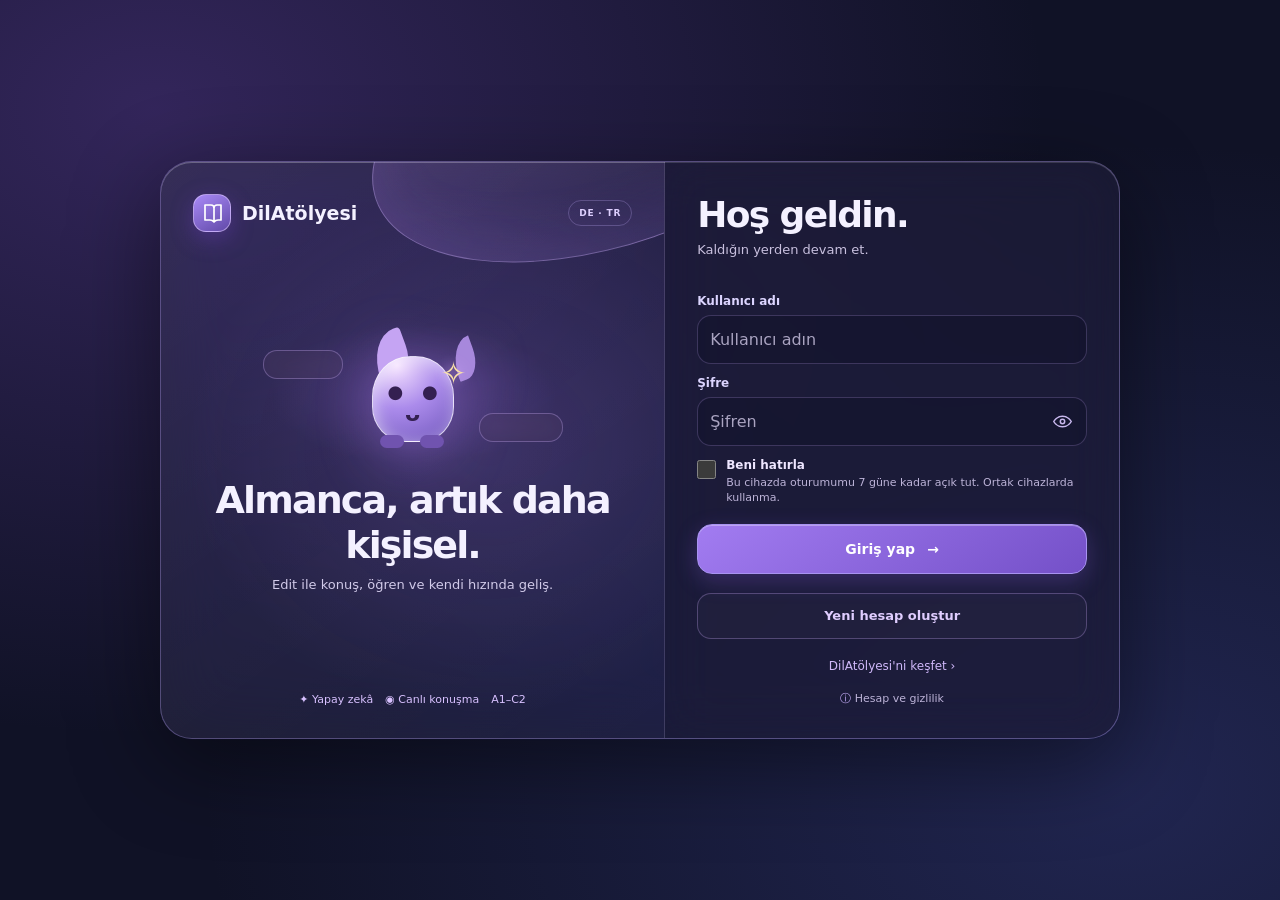
==== index.html @ b68d1c83 "Finish compact phone layout and preserve mobile entrance motion" ====
<!doctype html>
<html lang="tr"><head><meta charset="utf-8"><meta name="viewport" content="width=device-width,initial-scale=1"><meta name="theme-color" content="#0d1128"><meta name="apple-mobile-web-app-capable" content="yes"><meta name="apple-mobile-web-app-status-bar-style" content="black-translucent"><meta name="apple-mobile-web-app-title" content="HalloLab"><link rel="apple-touch-icon" sizes="180x180" href="./apple-touch-icon.png?v=2"><link rel="icon" type="image/svg+xml" href="./favicon.svg?v=2"><link rel="manifest" href="./manifest.webmanifest?v=dilatolyesi-1"><title>HalloLab</title>
<link rel="stylesheet" href="./study.css?v=1"><style>.study-header {
  position: sticky;
  top: 0;
  z-index: 20;
  background: var(--paper);
  border-bottom: 1px solid var(--line);
  box-shadow: 0 4px 20px #1015310a;
}
.study-head, .study-nav {
  max-width: 1440px;
  margin: auto;
  padding-inline: clamp(14px, 4vw, 54px);
}
.study-head {
  min-height: 58px;
  display: flex;
  align-items: center;
  justify-content: space-between;
  gap: 12px;
}
.study-brand {
  display: flex;
  align-items: center;
  gap: 9px;
  font-size: 19px;
  font-weight: 800;
  letter-spacing: -.6px;
}
.study-mark {
  display: grid;
  place-items: center;
  width: 34px;
  height: 34px;
  border-radius: 10px;
  color: var(--paper);
  background: var(--green);
}
.study-mark svg { width: 25px; height: 25px; }
.study-tools,.study-swatches { display: flex; align-items: center; gap: 8px; }
.study-storage { color: var(--muted); font-size: 12px; margin-right: 8px; }
.study-swatch {
  width: 19px;
  height: 19px;
  padding: 0;
  border: 1px solid var(--line);
  border-radius: 50%;
  background: var(--swatch);
}
.study-swatch[aria-pressed="true"] { outline: 2px solid var(--ink); outline-offset: 2px; }
.study-mode {
  border: 1px solid var(--line);
  border-radius: 8px;
  background: var(--bg);
  color: var(--ink);
  padding: 5px 9px;
  white-space: nowrap;
  font-size: 12px;
}
.study-nav {
  display: flex;
  gap: 5px;
  align-items: center;
  overflow-x: auto;
  padding-block: 3px 8px;
  scrollbar-width: thin;
  scrollbar-color: var(--line) transparent;
}
.study-nav button {
  display: inline-flex;
  flex: 0 0 auto;
  align-items: center;
  gap: 6px;
  padding: 8px 10px;
  background: transparent;
  color: var(--ink);
  border: 1px solid transparent;
  border-radius: 9px;
  font-size: 13px;
  font-weight: 650;
  white-space: nowrap;
}
.study-nav button:hover, .study-nav button[aria-current="page"] {
  background: var(--mint);
  color: var(--green);
}
.study-nav button[aria-current="page"] { border-color: currentColor; }
.study-icon { display: flex; width: 15px; height: 15px; }
.study-icon svg { width: 100%; height: 100%; }
.study-header button:focus-visible, .dashboard button:focus-visible {
  outline: 2px solid var(--green);
  outline-offset: 2px;
}
.app.study-app, .welcome-mode .app.study-app { display: block; }
.study-app .main { min-width: 0; }
.study-app .dashboard .dash-hero {
  background: radial-gradient(ellipse at 90% 10%, var(--mint), transparent 68%), var(--paper);
  color: var(--ink);
  border-color: var(--line);
  box-shadow: var(--shadow);
}
.study-app .dashboard .dash-hero::before,
.study-app .dashboard .dash-hero::after,
.study-app .dashboard .dash-metric::before,
.study-app .dashboard .dash-ring-glow { display: none; }
.study-app .dashboard .dash-hero :is(h2 span, .eyebrow, .dash-ring strong) { color: var(--green); }
.study-app .dashboard .dash-hero :is(p, .dash-ring small, .dash-ring-caption) { color: var(--muted); }
.study-app .dashboard .dash-actions .btn:not(.ghost) { background: var(--green); color: var(--paper); }
.study-app .dashboard .dash-actions .btn.ghost { background: var(--mint); color: var(--green); border-color: var(--line); }
.study-app .dashboard .dash-step { background: var(--paper); color: var(--ink); border-color: var(--line); font-size: 13px; }
.study-app .dashboard .dash-ring {
  background: conic-gradient(var(--green) var(--goal-fill), var(--line) 0);
  animation: none;
  box-shadow: none;
}
.study-app .dashboard .dash-ring::before { background: var(--paper); border-color: var(--line); }
.study-app .dashboard .dash-metric small { font-size: 11px; }
.study-app .dashboard .dash-route-step {
  width: 100%;
  background: transparent;
  color: var(--ink);
  border: 1px solid var(--line);
  border-radius: 10px;
  text-align: left;
  padding: 10px;
  margin-bottom: 6px;
}
.study-app .dashboard .dash-route-step:hover { background: var(--mint); border-color: var(--green); }
.study-app .dashboard .dash-route-step b, .study-app .dashboard .dash-word b { font-size: 13px; }
.study-app .dashboard .dash-route-step small, .study-app .dashboard .dash-word small { font-size: 11px; }
.study-app .dashboard .dash-focus-topic { color: var(--ink); background: none; animation: none; }
@media (max-width: 740px) {
  .study-storage { display: none; }
  .study-nav button { min-height: 40px; }
}
@media (prefers-reduced-motion: reduce) {
  .study-app .dashboard *, .study-app .dashboard *::before, .study-app .dashboard *::after {
    animation: none !important;
    transition: none !important;
  }
}
body { overflow-x: clip; }
.study-icon svg { fill: none; stroke: currentColor; stroke-width: 1.7; stroke-linecap: round; stroke-linejoin: round; }
.study-app .assistant-dashboard { min-height: calc(100vh - 107px) !important; }
@media (min-width: 1101px) {
  .study-app .assistant-dashboard { height: calc(100vh - 107px); }
}
html, .study-app .main { overflow-x: clip; }
</style><style>.study-header {
  --toolbar-height: 68px;
  display: grid;
  grid-template-columns: auto minmax(0, 1fr) auto;
  align-items: center;
  gap: 18px;
  min-height: var(--toolbar-height);
  padding: 10px clamp(14px, 2.8vw, 42px);
  background: color-mix(in srgb, var(--paper) 86%, transparent);
  backdrop-filter: blur(22px) saturate(135%);
  -webkit-app-region: drag;
}
.study-header :is(button, summary, .study-popup) { -webkit-app-region: no-drag; }
.study-header button { font: inherit; }
.study-head { padding: 0; min-height: 0; margin: 0; }
.study-brand { color: var(--ink); white-space: nowrap; }
.study-mark { width: 32px; height: 32px; }
.study-header .study-nav {
  width: max-content;
  max-width: 100%;
  justify-self: center;
  margin: 0;
  padding: 4px;
  min-width: 0;
  overflow: visible;
  border: 1px solid var(--line);
  border-radius: 16px;
  background: color-mix(in srgb, var(--bg) 78%, var(--paper));
}
.study-header :is(.study-nav button, .study-more summary) {
  min-height: 36px;
  gap: 7px;
  padding: 6px 11px;
  border: 1px solid transparent;
  border-radius: 11px;
  font-size: 13px;
  font-weight: 650;
}
.study-header .study-nav button[aria-current="page"], .study-more[data-current] > summary {
  color: var(--ink);
  background: var(--paper);
  border-color: var(--line);
  box-shadow: 0 2px 4px #0001;
}
.study-disclosure { position: relative; -webkit-app-region: no-drag; }
.study-disclosure summary {
  display: flex;
  align-items: center;
  justify-content: center;
  list-style: none;
  cursor: pointer;
  color: var(--ink);
  white-space: nowrap;
}
.study-disclosure summary::-webkit-details-marker { display: none; }
.study-disclosure summary:focus-visible { outline: 2px solid var(--green); outline-offset: 2px; }
.study-disclosure[open] summary, .study-disclosure summary:hover { background: var(--mint); }
.study-popup {
  position: absolute;
  top: calc(100% + 10px);
  right: 0;
  z-index: 1;
  width: max-content;
  min-width: 208px;
  padding: 6px;
  border: 1px solid var(--line);
  border-radius: 14px;
  background: var(--paper);
  box-shadow: 0 14px 44px #0003;
}
.study-header .study-popup button:not(.study-swatch) {
  display: flex;
  width: 100%;
  text-align: left;
  justify-content: flex-start;
  align-items: center;
  min-height: 36px;
  padding: 6px 9px;
  gap: 9px;
  font-size: 13px;
}
.study-appearance > summary, .study-window button {
  width: 34px;
  height: 34px;
  padding: 0;
  border: 1px solid transparent;
  border-radius: 9px;
  background: transparent;
  color: var(--ink);
}
.study-appearance > summary { border-color: var(--line); }
.study-appearance .study-swatches { padding: 12px 10px; justify-content: space-between; }
.study-appearance .study-mode { background: var(--bg); }
.study-window { display: flex; gap: 2px; padding-left: 7px; border-left: 1px solid var(--line); }
.study-window[hidden], .study-window-action[hidden] { display: none !important; }
.study-window button { display: grid; place-items: center; }
.study-window button:hover { background: var(--mint); }
.study-window button[data-window="close"]:hover { background: #c6273b; color: white; }
.study-toolbar-icon { width: 17px; height: 17px; fill: none; stroke: currentColor; stroke-width: 1.6; stroke-linecap: round; stroke-linejoin: round; }
.study-window-action { margin-top: 6px; }
.study-app .main { max-width: 1880px; }
.study-app .main .list > button.row { text-align: left; padding: 15px 17px; }
.study-app .main .list > button.row .grow { min-width: 0; }
.study-app .assistant-dashboard { min-height: calc(100vh - 68px) !important; }
@media (min-width: 1101px) {
  .study-app .assistant-dashboard { height: calc(100vh - 68px); }
}
@media (max-width: 900px) {
  .study-header { grid-template-columns: 1fr auto; gap: 8px; padding: 9px 12px; }
  .study-header .study-nav { grid-column: 1 / -1; grid-row: 2; width: 100%; justify-content: center; }
}
@media (max-width: 520px) {
  .study-header .study-nav { gap: 1px; }
  .study-header :is(.study-nav button, .study-more summary) { gap: 4px; padding-inline: 5px; font-size: 11px; }
  .study-header .study-nav .study-icon { width: 13px; height: 13px; }
}
@media (max-width: 520px) {
  .study-more > summary { max-width: 110px; }
  .study-header .study-more .study-popup { right: 0; }
}
</style><style>:root { color-scheme:light; } body { --blue:var(--green); }
body {
  font-family:"Segoe UI Variable Text","Segoe UI",system-ui,sans-serif;
  color:var(--ink);
}
body::before,body::after { display:none !important; }
.study-app .main { max-width:1440px; padding:clamp(20px,3vw,38px) clamp(15px,4vw,58px); }
.study-app .main .top { margin-bottom:22px; }
.study-app .main .top h1 { font-size:clamp(24px,3vw,30px); letter-spacing:-.035em; }
.study-app .main .top .eyebrow { color:var(--muted); }
.study-app .main :is(.card,.stat,.question,.row,.flash,.tile,.hero,.option,.example) {
  --surface:var(--paper);
  background:var(--surface);
  border-color:var(--line);
  color:var(--ink);
  box-shadow:none;
  border-radius:12px;
}
.study-app .main :is(.card,.stat,.question) { padding:clamp(15px,2.1vw,24px); }
.study-app .main :is(button.row,.tile,.option):hover { border-color:var(--green); }
.study-app .main .example { --surface:var(--bg); }
.study-app .main .option.correct { --surface:#164034; color:#e4fff5; border-color:#399878; }
.study-app .main .option.wrong { --surface:#512730; color:#fff1f1; border-color:#ae6373; }
.study-app .main .question button:disabled { cursor:default; }
.study-app .main .btn { background:var(--green); color:var(--paper); border:1px solid transparent; box-shadow:none; border-radius:9px; }
.study-app .main .btn.ghost { background:var(--mint); color:var(--green); border-color:var(--line); }
.study-app .main :is(button,summary,select,input,textarea):focus-visible { outline:2px solid var(--blue); outline-offset:2px; }
.study-app .main .badge { color:var(--green); background:var(--mint); }
.study-app .main .filter { flex-wrap:wrap; }
.study-app .main .section-title { align-items:center; gap:12px; }
.study-app .main .flash-controls { flex-wrap:wrap; margin:14px 0 0; }
.study-app .main .study-flash { width:100%; border:1px solid var(--line); background:var(--mint); }
.study-app .main .study-flash .de { font-size:clamp(21px,4vw,29px); }
.study-filters,.study-shortcuts,.study-order-tokens { display:flex; gap:8px; flex-wrap:wrap; align-items:center; }
.study-filters { margin-bottom:16px; }
.study-shortcuts { margin-top:14px; }
.study-order-tokens { margin:10px 0; }
.study-order-answer { min-height:48px; padding:5px; border:1px dashed var(--line); border-radius:9px; display:flex; flex-wrap:wrap; gap:4px; }
.study-prompt { padding:10px 12px; background:var(--bg); border-radius:8px; }
.study-text { padding:0; background:none; border:0; color:var(--blue); font-size:13px; text-align:left; }
.classroom-lead { display:grid; grid-template-columns:minmax(0,1.35fr) minmax(0,1fr); gap:14px; margin-bottom:14px; }
.classroom-lead .card { margin:0; min-width:0; }
.study-next h2 { margin:10px 0 4px; font-size:23px; }
.study-next p { margin:0 0 14px; }
.study-goal strong { display:block; font-size:24px; }
.classroom progress { width:100%; height:10px; margin:12px 0 6px; display:block; appearance:none; background:var(--line); border:0; border-radius:5px; }
.classroom progress::-webkit-progress-bar { background:var(--line); border-radius:5px; }
.classroom progress::-webkit-progress-value { background:var(--green); border-radius:5px; }
.study-metrics { margin:0 0 14px; }
.study-chart { display:grid; grid-template-columns:repeat(7,minmax(0,1fr)); gap:8px; }
.study-chart > div { display:grid; min-width:0; gap:4px; justify-items:center; color:var(--muted); font-size:11px; }
.study-bar-area { width:min(22px,100%); height:84px; display:flex; align-items:end; border-radius:4px; background:var(--bg); }
.study-bar-area span { background:var(--blue); height:var(--bar); width:100%; border-radius:4px; }
.study-app :is(.assistant-dashboard,.placement-exam) { background:var(--bg) !important; }
.study-app :is(.assistant-left,.assistant-program-column,.assistant-progress-column,.assistant-extra,.adaptive-ai-panel,.placement-card,.placement-prompt,.placement-option,.placement-passage){
  background:var(--paper) !important; border-color:var(--line) !important; color:var(--ink) !important; box-shadow:none;
}
.study-app :is(.assistant-dashboard,.placement-exam) :is(p,h1,h2,h3,strong,b,small) { color:inherit; }
@media(max-width:740px) { .classroom-lead { grid-template-columns:1fr; } .study-metrics { gap:9px; } }
@media(max-width:480px) {
  .study-app .main .example { flex-direction:column; gap:4px; }
  .study-app .main .settings-row :is(input,select,button) { max-width:100%; }
}
@media(prefers-reduced-motion:reduce) { .study-app :is(.main,.study-header) * { animation-duration:.001ms !important; transition-duration:.001ms !important; } }
.study-app .main .study-optional { margin-top:18px; } .study-optional summary { cursor:pointer; } .study-optional[open] summary { margin-bottom:12px; }
body:is(.theme-dark,.theme-ocean-dark,.theme-violet-dark,.theme-rose-dark,.theme-sunset-dark) .study-app .main :is(.card,.stat,.question,.row,.tile) { background:linear-gradient(145deg,rgba(18,31,56,.94),rgba(20,22,52,.91));border-color:color-mix(in srgb,var(--green) 22%,var(--line));box-shadow:0 14px 38px #02050d66,inset 0 1px #ffffff08 }
body:is(.theme-dark,.theme-ocean-dark,.theme-violet-dark,.theme-rose-dark,.theme-sunset-dark) .study-app .main .btn { color:#06131c;background:linear-gradient(100deg,var(--green),#9270ff);box-shadow:0 5px 20px color-mix(in srgb,var(--green) 22%,transparent) }
body:is(.theme-dark,.theme-ocean-dark,.theme-violet-dark,.theme-rose-dark,.theme-sunset-dark) .study-app .main .btn.ghost { color:var(--green);background:color-mix(in srgb,var(--green) 13%,#111a30);border:1px solid color-mix(in srgb,var(--green) 32%,transparent);box-shadow:none }
</style><style>body {
  --scene:#0b1223; --glass:#19223a; --edge:#8495e04d; --shine:#9e8dff;
  --text:#f3f3ff; --sub:#c5ccea; --hero-asset:url("berlin-hero.webp");
  font-family:"Segoe UI Variable","Segoe UI",system-ui,sans-serif;
}
body:is(.theme-dark,.theme-ocean-dark,.theme-violet-dark,.theme-rose-dark,.theme-sunset-dark) {
  --bg:var(--scene); --paper:var(--glass); --ink:var(--text); --muted:var(--sub);
  --line:var(--edge); --green:#c7acff; --mint:#30264f; --blue:#b6a5ff;
  background:radial-gradient(ellipse at 44% 0,#273263 0,transparent 36%),radial-gradient(ellipse at 98% 104%,#292454 0,transparent 28%),var(--scene) !important;
}
body:not(:is(.theme-dark,.theme-ocean-dark,.theme-violet-dark,.theme-rose-dark,.theme-sunset-dark)){
  --bg:#eff0fb; --paper:#fafaff; --ink:#242844; --muted:#555e80; --line:#a29ad666; --green:#5834c0; --mint:#e6dfff; --blue:#5335a9;
  background:radial-gradient(ellipse at 45% 0,#ddd6fa 0,transparent 45%),var(--bg) !important;
}
body.theme-ocean,body.theme-ocean-dark { --green:#5d90ee; --shine:#83a2ff; }
body.theme-rose,body.theme-rose-dark { --green:#ce659b; --shine:#e89bdc; }
body.theme-sunset,body.theme-sunset-dark { --green:#b56b3e; --shine:#e3a976; }
.scene-ribbons { position:fixed; inset:0; overflow:hidden; pointer-events:none; z-index:0; }
.scene-ribbons::before,.scene-ribbons::after {
  content:""; position:absolute; width:clamp(280px,39vw,670px); height:150px; border-radius:52%; 
  background:linear-gradient(170deg,#7155e42c 23%,#8f50fa9c 55%,#46329215 69%);
  border-bottom:2px solid #a883ff91; box-shadow:0 12px 54px #8051e957,inset 0 -12px 24px #8b5bff74;
}
.scene-ribbons::before { top:-105px; left:42%; transform:rotate(14deg); }
.scene-ribbons::after { bottom:-105px; left:-8%; width:110vw; transform:rotate(-7deg); }
.study-app { position:relative; }
body .app.study-app .main { padding-top:28px; }
body .app.study-app .main .top { margin-bottom:22px; align-items:flex-end; gap:12px; }
body .app.study-app .main .top h1 { font-size:clamp(29px,3vw,39px); line-height:1.14; margin:4px 0 7px; letter-spacing:-.035em; }
body .app.study-app .main .top .eyebrow { text-transform:none; letter-spacing:0; font-size:14px; font-weight:600; }
body .app.study-app .main .top .date { white-space:nowrap; padding:8px 12px; border:1px solid var(--line); background:var(--paper); border-radius:11px; font-weight:600; }
body .app.study-app .main .top p { margin:0; color:var(--muted); }
.study-header { background:color-mix(in srgb,var(--paper) 84%,transparent); }
.study-mark { color:#fff; background:linear-gradient(145deg,#c1b6ff,#8443ff 55%,#574af0); box-shadow:inset 0 0 8px #eee4ff6e,0 3px 12px #7350dc50; }
.study-rail-caption { display:none; }
.study-header .study-nav button[aria-current="page"],.study-more[data-current]>summary {
  color:#fff;
  background:linear-gradient(120deg,#8051e8,#5146a4 60%,#754dca);
  border-color:#a782ff99; box-shadow:inset 0 0 12px #a888ff80,0 4px 20px #6d4bdf48;
}
body .app.study-app .main :is(.card,.stat,.row,.tile,.question) {
  background:linear-gradient(145deg,color-mix(in srgb,var(--paper) 88%,#9996df),var(--paper) 48%,color-mix(in srgb,var(--paper) 87%,#777dce));
  border:1px solid var(--line);
  border-radius:18px;
  box-shadow:inset 0 1px 0 #e5dbff22,inset 0 0 24px #8d9bff12,0 10px 28px #02061b24;
}
body .app.study-app .main .classroom-lead { grid-template-columns:minmax(0,1.6fr) minmax(0,1fr); gap:18px; margin-bottom:18px; }
body .app.study-app .main .classroom-lead:last-child { grid-template-columns:repeat(2,minmax(0,1fr)); }
body .app.study-app .main .classroom .card { padding:clamp(20px,2.3vw,32px); }
body .app.study-app .main .study-next {
  min-height:228px; overflow:hidden; color:#f7f4ff;
  background-image:linear-gradient(90deg,#1b2345dd,#1b2345bb 44%,#1b234525 78%),var(--hero-asset),linear-gradient(130deg,#394983,#232344 46%,#5738a4);
  background-position:center,right center,center; background-size:cover,cover,cover; background-repeat:no-repeat;
}
body .app.study-app .main .study-next h2 { color:#fff; font-size:clamp(24px,2vw,33px); margin:10px 0 6px; }
body .app.study-app .main .study-next p { color:#e0e1fa; max-width:60%; }
body .app.study-app .main .study-next .badge { color:#a4f9fa; background:#204766; border:1px solid #81daed38; }
body .app.study-app .main .study-next .btn { margin-top:6px; }
body .app.study-app .main .btn:not(.ghost) { color:white; background:linear-gradient(110deg,#7944ec,#5737c9 68%,#6948e4); border-color:#a27cff88; box-shadow:inset 0 0 12px #ba96ff5c,0 5px 14px #6038d339; }
body .app.study-app .main .btn:not(.ghost):hover { filter:brightness(1.14); }
body .app.study-app .main .btn.ghost { background:var(--mint); color:var(--ink); border-color:var(--line); }
body .app.study-app .main .study-goal { background:radial-gradient(ellipse at 96% -8%,#7594fa60,transparent 54%),radial-gradient(ellipse at 3% 96%,#8d55f451,transparent 56%),var(--paper); }
.study-goal strong { font-size:29px; }
.glass-icon { width:39px; height:39px; display:inline-grid; place-items:center; flex:none; color:var(--icon,#c4b0ff); background:color-mix(in srgb,var(--icon,#ac85ff) 24%,var(--paper)); border:1px solid color-mix(in srgb,var(--icon,#ac85ff) 42%,transparent); border-radius:50%; box-shadow:inset 0 0 12px #e4d4ff16; }
.glass-icon svg { width:22px; height:22px; }
.glass-heading { display:flex; align-items:center; gap:10px; }
.study-metrics { gap:15px; margin-bottom:18px; }
body .app.study-app .main .study-metrics .stat { display:grid; grid-template-columns:auto 1fr; grid-template-rows:auto auto; gap:3px 12px; align-items:center; }
.study-metrics .glass-icon { grid-row:span 2; }
.study-metrics .stat label { font-size:12px; letter-spacing:0; text-transform:none; color:var(--muted); }
.study-metrics .stat strong { margin:0; line-height:1.13; }
.study-metrics .stat .study-text { grid-column:2; }
.study-metrics .stat:nth-child(1) { --icon:#90d8ff; }
.study-metrics .stat:nth-child(3) { --icon:#ffcf83; }
.study-metrics .stat:nth-child(4) { --icon:#a0adff; }
.study-chart { margin-top:15px; }
.study-bar-area { width:min(29px,100%); height:86px; background:color-mix(in srgb,var(--paper),#8795d2 24%); border:1px solid var(--line); border-radius:11px; overflow:hidden; }
.study-bar-area span { background:linear-gradient(#6850d1,#bb93ff); border-radius:9px; }
.classroom progress { height:9px; }
.classroom progress::-webkit-progress-value { background:linear-gradient(90deg,#6d4beb,#a48dff); }
body .app.study-app .main .study-shortcuts > button { flex:1 1 auto; min-height:54px; text-align:center; }
body .app.study-app .main :is(.filter button.active,.option.correct) { color:#fff; background:#5143a4; }
body .app.study-app .main .option.wrong { color:#fff; background:#783149; }
@media(min-width:1000px){
  .app.study-app { display:grid; grid-template-columns:clamp(200px,16.7vw,276px) minmax(0,1fr); gap:clamp(12px,1.7vw,30px); padding:20px 22px 24px 14px; }
  .study-header { backdrop-filter:none; grid-column:1; grid-row:1; top:20px; align-self:start; height:calc(100vh - 40px); min-height:400px; display:flex; flex-direction:column; align-items:stretch; gap:0; padding:19px 14px 15px; border:1px solid var(--line); border-radius:24px; box-shadow:inset 0 0 35px #b2b6ff22,0 16px 30px #03092045; }
  .study-head { padding:5px 8px 25px; }
  .study-brand { gap:12px; }
  .study-mark { width:38px; height:38px; }
  .study-header .study-nav { flex:1; display:flex; flex-direction:column; align-items:stretch; justify-content:flex-start; gap:7px; width:100%; padding:0; background:none; border:0; }
  .study-header :is(.study-nav button,.study-more summary) { justify-content:flex-start; min-height:45px; width:100%; padding:9px 12px; gap:11px; font-size:14px; }
  .study-nav .study-icon { width:19px; height:19px; }
  .study-more .study-popup { left:calc(100% + 8px); right:auto; top:0; }
  .study-rail-caption { display:flex; gap:10px; align-items:center; padding:12px; border-radius:13px; border:1px solid var(--line); background:color-mix(in srgb,var(--paper),#8880c8 19%); color:var(--ink); font-size:13px; }
  .study-rail-caption i { width:25px; height:25px; border-radius:50%; background:linear-gradient(#15151c 33%,#d7434c 33% 66%,#ffcd53 66%); flex:none; }
  .study-rail-caption small { display:block; color:var(--muted); }
  .study-header .study-tools { position:fixed; right:26px; top:20px; }
  body .app.study-app .main { grid-column:2; grid-row:1; max-width:none; padding:13px 0 0; }
  body .app.study-app .main .top { min-height:107px; padding-inline:7px; }
  body .app.study-app .main .top .settings-row { align-self:flex-end; }
}
@media(max-width:999px){
  .study-header .study-nav { overflow:visible; }
  .study-tools { padding-top:0; }
  body .app.study-app .main .classroom-lead,body .app.study-app .main .classroom-lead:last-child { grid-template-columns:minmax(0,1fr); }
}
@media(max-width:560px){
  .study-header .study-nav .study-icon { display:none; }
  body .app.study-app .main .study-metrics .stat { grid-template-columns:auto minmax(0,1fr); gap:4px 8px; }
  body .app.study-app .main .study-next p { max-width:80%; }
  body .app.study-app .main .study-next { background-image:linear-gradient(90deg,#1b2345ed,#1b2345b5 57%,#1b23455e),var(--hero-asset),linear-gradient(130deg,#394983,#232344 46%,#5738a4); }
}


body .app.study-app .main .glass-shortcuts { display:grid; grid-template-columns:repeat(5,minmax(0,1fr)); }
body .app.study-app .main .glass-shortcuts > button { display:grid; justify-items:center; gap:5px; padding:8px 4px; font-size:12px; background:linear-gradient(140deg,color-mix(in srgb,var(--paper),#8676d1 29%),var(--paper)); box-shadow:inset 0 0 11px #b3a7ff20; }
.glass-shortcuts .glass-icon { width:23px; height:23px; background:none; border:0; box-shadow:none; color:var(--green); }
@media(max-width:450px){
  body .app.study-app .main .glass-shortcuts { grid-template-columns:repeat(3,minmax(0,1fr)); }
}
@media(max-width:460px){
  body .app.study-app .main .top { flex-wrap:wrap; align-items:flex-start; gap:6px; }
  body .app.study-app .main .top .date { padding:4px 8px; }
  .study-header .study-nav { flex-wrap:wrap; }
}

@media(min-width:1000px){
 .study-header .study-nav { min-height:0; overflow-y:auto; scrollbar-width:thin; padding:2px; }
 .study-header .study-nav button { flex:none; }
 .study-rail-caption { flex:none; margin-top:8px; }
}
@media(max-width:999px){
 .study-header { grid-template-columns:1fr auto; gap:8px; padding:9px 12px; }
 .study-header .study-nav { grid-column:1 / -1; grid-row:2; width:100%; justify-content:center; flex-wrap:wrap; gap:3px; }
}
</style><style>
.study-brand .study-mark { background:linear-gradient(145deg,#6144b6,#3d267b 58%,#291d55); border:1px solid #d9beff75; border-radius:11px; box-shadow:inset 0 1px 0 #e2cfff4d,0 3px 12px #613ec858; }
.study-brand .study-mark .deutschai-book-mark { display:block; width:87%; height:87%; }

.study-nav-heading { display:none; }
.home-program-link { display:block; margin-top:12px; }
@media(min-width:1000px){
  .app.study-app .study-header .study-nav > .mobile-felcan-route { display:none; }
}
.home-sections h2 { margin:0 0 12px; font-size:18px; }
.home-section-grid { display:grid; grid-template-columns:repeat(4,minmax(0,1fr)); gap:10px; }
.home-section-grid button {
  display:grid; grid-template-columns:22px minmax(0,1fr) auto; align-items:center; gap:10px;
  min-height:52px; padding:9px 11px; border:1px solid var(--line); border-radius:12px;
  background:var(--paper); color:var(--ink); text-align:left; font-weight:650;
}
.home-section-grid button:hover { border-color:var(--green); }
.home-section-grid .study-icon { width:20px; height:20px; color:var(--green); }
.home-section-arrow { color:var(--muted); }
@media(min-width:1000px){
  .app.study-app .study-header .study-nav { gap:3px; }
  .app.study-app .study-header .study-nav > button[data-page] { min-height:39px; padding-block:6px; }
  .study-nav-heading { display:block; padding:9px 12px 2px; color:var(--muted); font-size:11px; font-weight:750; letter-spacing:.035em; }
  .study-nav-heading:first-child { padding-top:0; }
}
@media(max-width:1150px){
  .home-section-grid { grid-template-columns:repeat(2,minmax(0,1fr)); }
}
@media(max-width:999px){
  .mobile-more-menu .mobile-more-sheet { max-height:calc(100dvh - 100px); overflow-y:auto; }
  .mobile-more-group + .mobile-more-group { margin-top:12px; }
  .mobile-more-group h3 { margin:0 0 6px; font-size:12px; color:var(--muted); }
}
@media(max-width:380px){
  .home-section-grid button { gap:6px; padding-inline:7px; font-size:13px; }
  .home-section-arrow { display:none; }
}

/* Unified Liquid Glass controls and learning surfaces, all screen sizes. */
body .study-app{--lg-edge:color-mix(in srgb,var(--green) 27%,var(--line));--lg-surface:linear-gradient(145deg,color-mix(in srgb,var(--green) 10%,var(--paper) 75%),color-mix(in srgb,var(--paper) 78%,transparent));--lg-inset:linear-gradient(155deg,color-mix(in srgb,var(--green) 7%,var(--paper) 76%),color-mix(in srgb,var(--bg) 55%,transparent));--lg-shadow:inset 0 1px 0 #ffffff24,inset 0 -1px 0 #ffffff08,0 9px 26px #00000012}
body .app.study-app .main :is(.card,.stat,.adaptive-ai-panel,.placement-card,.da-personal,.assistant-program-column,.assistant-progress-column,.assistant-extra,.assistant-assessment,.learning-overview .card):not(.study-next){background:var(--lg-surface)!important;border:1px solid var(--lg-edge)!important;border-radius:24px!important;box-shadow:var(--lg-shadow)!important;backdrop-filter:blur(18px) saturate(125%);-webkit-backdrop-filter:blur(18px) saturate(125%);color:var(--ink)}
body .app.study-app .main :is(.example,.question,.adaptive-question,.adaptive-task,.adaptive-passage,.adaptive-word-card,.placement-prompt,.placement-passage,.placement-result-row,.da-plan-day,.da-question,.assistant-assessment-question){background:var(--lg-inset)!important;border:1px solid var(--lg-edge)!important;border-radius:17px!important;box-shadow:inset 0 1px 0 #ffffff18;color:var(--ink)}
body .app.study-app .main :is(select,textarea,input:not([type=checkbox]):not([type=radio]):not([type=range]):not([type=file])){background:var(--lg-inset)!important;border:1px solid var(--lg-edge)!important;color:var(--ink)!important;border-radius:15px!important;box-shadow:inset 0 1px 0 #ffffff20,0 4px 12px #0000000c;padding:12px 14px;min-height:46px;font:inherit;font-size:16px}
body .app.study-app .main select option{background:var(--paper);color:var(--ink)}
body .app.study-app .main :is(.btn.ghost,.option,.adaptive-option,.placement-option,.adaptive-word,.adaptive-word-learned,.da-opts button,.da-plan-actions button,.da-refresh-plan,.da-step-actions button,.assistant-retry-plan,.assistant-assessment-option):not(.correct):not(.wrong):not(.selected){background:var(--lg-inset)!important;color:var(--ink)!important;border:1px solid var(--lg-edge)!important;border-radius:15px!important;box-shadow:inset 0 1px 0 #ffffff23;min-height:44px}
body .app.study-app .main :is(.option,.adaptive-option,.placement-option,.assistant-assessment-option,.da-opts button).correct{background:color-mix(in srgb,#369b75 22%,var(--paper))!important;border:1px solid #439d7c!important;color:var(--ink)!important}
body .app.study-app .main :is(.option,.adaptive-option,.placement-option,.assistant-assessment-option,.da-opts button).wrong{background:color-mix(in srgb,#c35372 22%,var(--paper))!important;border:1px solid #c76a82!important;color:var(--ink)!important}
body .app.study-app .main :is(.btn:not(.ghost),.da-personal button[data-start],.da-personal button[type=submit]){border-radius:15px!important;min-height:46px;box-shadow:inset 0 1px 0 #ffffff55,0 5px 18px #6e49bb28!important}
body .app.study-app .main .lg-settings{display:grid;grid-template-columns:repeat(2,minmax(0,1fr));gap:12px;margin:18px 0}
body .app.study-app .main .lg-field{display:grid;gap:8px;min-width:0;color:var(--muted);font-size:12px;font-weight:600}
body .app.study-app .main .lg-field select{width:100%}
body .app.study-app .main .lg-settings-note{padding:14px;border-radius:16px;border:1px solid var(--lg-edge);background:var(--lg-inset);color:var(--muted);font-size:13px;line-height:1.6}
body .app.study-app .main .lg-settings-actions{display:flex;flex-wrap:wrap;gap:9px;margin-top:15px}
body .app.study-app .main .lg-danger{color:var(--ink)!important;border-color:color-mix(in srgb,#ce6885 50%,var(--line))!important;background:color-mix(in srgb,#ce6885 9%,var(--paper))!important}
body .app.study-app .main :is(.adaptive-notice,.placement-muted,.da-plan-muted){color:var(--muted)}
body .app.study-app .main :is(button,select,input,textarea):focus-visible{outline:2px solid var(--blue);outline-offset:3px}
@media(max-width:600px){body .app.study-app .main .lg-settings{gap:9px}body .app.study-app .main .lg-field select{padding:12px 8px}body .app.study-app .main :is(.adaptive-ai-panel,.placement-card,.da-personal){padding:17px!important}body .app.study-app .main :is(.adaptive-question,.adaptive-task,.example){padding:13px!important}}
</style><link rel="stylesheet" href="./mobile-liquid-glass.css?v=dock-studio-1"><style id="theme-glass-v2">
.lesson-flow{display:grid;gap:15px}.lesson-stage-label{display:flex;justify-content:space-between;gap:12px;color:var(--green);font-size:13px}.lesson-stage-track{display:grid;grid-template-columns:repeat(5,1fr);gap:5px}.lesson-stage-track i{height:5px;border-radius:10px;background:var(--line)}.lesson-stage-track i.active{background:var(--accent,var(--green))}.lesson-stage-actions{display:flex;gap:10px;justify-content:flex-end}.lesson-stage-actions .btn:disabled{opacity:.45;cursor:not-allowed}.lesson-flow[data-lesson-step="2"] .adaptive-question:not([data-adaptive-index="0"]),.lesson-flow[data-lesson-step="3"] .adaptive-question[data-adaptive-index="0"]{display:none}.mastery-topic{display:grid;grid-template-columns:1fr auto;gap:6px;padding:13px 0;border-bottom:1px solid var(--line)}.mastery-topic small{display:block;color:var(--muted);margin-top:5px}.mastery-topic progress{grid-column:1/-1;width:100%;height:7px;accent-color:var(--accent)}.mastery-next{display:grid;gap:10px;margin-top:16px}.mastery-card{margin-top:16px}

/* Palette is the single source of truth for all application surfaces. */
body{--accent:#7048d2;--accent-deep:#5031a3;--accent-soft:#b49af2;color-scheme:light}
body.theme-violet,body.theme-violet-dark{--accent:#8c43ca;--accent-deep:#642697;--accent-soft:#d0a6f1}
body.theme-ocean,body.theme-ocean-dark{--accent:#2876c9;--accent-deep:#185295;--accent-soft:#9bcaf4}
body.theme-rose,body.theme-rose-dark{--accent:#bd427b;--accent-deep:#8f285a;--accent-soft:#f1aaca}
body.theme-sunset,body.theme-sunset-dark{--accent:#bd632e;--accent-deep:#91431d;--accent-soft:#f2bf92}
body:not(:is(.theme-dark,.theme-ocean-dark,.theme-violet-dark,.theme-rose-dark,.theme-sunset-dark)){--bg:color-mix(in srgb,var(--accent-soft) 16%,#f6f7fb);--paper:color-mix(in srgb,var(--accent-soft) 5%,white);--ink:#202436;--muted:#50576c;--green:var(--accent-deep);--blue:var(--accent);--line:color-mix(in srgb,var(--accent) 23%,#d8dce6);--mint:color-mix(in srgb,var(--accent-soft) 23%,white);--shine:var(--accent-soft);background:radial-gradient(ellipse at 48% 0,color-mix(in srgb,var(--accent-soft) 38%,transparent),transparent 54%),var(--bg)!important}
body:is(.theme-dark,.theme-ocean-dark,.theme-violet-dark,.theme-rose-dark,.theme-sunset-dark){color-scheme:dark;--bg:color-mix(in srgb,var(--accent) 9%,#0b1120);--paper:color-mix(in srgb,var(--accent) 13%,#192235);--ink:#f4f5ff;--muted:#c3c9dc;--green:var(--accent-soft);--blue:var(--accent-soft);--line:color-mix(in srgb,var(--accent-soft) 30%,#283044);--mint:color-mix(in srgb,var(--accent) 24%,var(--paper));--shine:var(--accent-soft);background:radial-gradient(ellipse at 44% 0,color-mix(in srgb,var(--accent) 25%,transparent),transparent 48%),radial-gradient(ellipse at 98% 104%,color-mix(in srgb,var(--accent) 22%,transparent),transparent 35%),var(--bg)!important}
body .scene-ribbons::before,body .scene-ribbons::after{background:linear-gradient(170deg,transparent 15%,color-mix(in srgb,var(--accent) 36%,transparent) 55%,transparent 76%);border-color:color-mix(in srgb,var(--accent-soft) 65%,transparent);box-shadow:0 12px 54px color-mix(in srgb,var(--accent) 20%,transparent)}
body .app.study-app>.study-header,body .app.study-app>.study-header .study-nav{background:linear-gradient(145deg,color-mix(in srgb,var(--accent-soft) 10%,var(--paper)),color-mix(in srgb,var(--paper) 86%,transparent))!important;border-color:var(--line)!important;color:var(--ink)!important;box-shadow:inset 0 1px 0 #ffffff40,0 10px 28px #00000014!important}
body .app.study-app>.study-header .study-nav>button:not([aria-current="page"]):not([data-current]):not([aria-expanded="true"]){background:color-mix(in srgb,var(--paper) 80%,transparent)!important;color:var(--ink)!important;border-color:var(--line)!important}
body .app.study-app>.study-header .study-nav>button[aria-current="page"],body .app.study-app>.study-header .study-nav>.mobile-more-trigger[data-current],body .app.study-app>.study-header .study-nav>.mobile-more-trigger[aria-expanded="true"],body .app.study-app>.study-header .study-mark,body .app.study-app .main .btn:not(.ghost),body .app.study-app .main .da-personal button[type=submit],body .app.study-app .main .da-personal button[data-start]{background:linear-gradient(145deg,var(--accent),var(--accent-deep))!important;color:white!important;border-color:color-mix(in srgb,var(--accent-soft) 75%,transparent)!important;box-shadow:inset 0 1px 0 #ffffff45,0 5px 16px color-mix(in srgb,var(--accent) 22%,transparent)!important}
body .app.study-app>.study-header .study-nav>button[data-page="live"]{background:linear-gradient(145deg,color-mix(in srgb,var(--accent) 25%,var(--paper)),var(--paper))!important;color:var(--ink)!important;border-color:var(--accent-soft)!important}
body .app.study-app .main .study-next{background-image:linear-gradient(90deg,color-mix(in srgb,var(--accent-deep) 55%,#152037) 0%,#172039bb 60%,#17203944),var(--hero-asset),linear-gradient(130deg,var(--accent-deep),#172039)!important}
body .app.study-app .main .study-next :is(h2,p){color:#fff!important}
body .app.study-app .main :is(.glass-icon,.badge){color:var(--green);background:var(--mint);border-color:var(--line)}
body .app.study-app .main .study-bar-area{background:var(--mint);border-color:var(--line)}
body .app.study-app .main .study-bar-area span,body .app.study-app .main progress::-webkit-progress-value{background:linear-gradient(90deg,var(--accent),var(--accent-soft))}
body .app.study-app .main :is(.row,.tile,.flash,.study-shortcuts>button,.study-filters>button,.filter>button,.assistant-controls>button,.da-personal button:not([data-start]):not([type=submit])):not(.correct):not(.wrong):not(.selected){background:var(--lg-inset)!important;color:var(--ink)!important;border-color:var(--lg-edge)!important}
body .app.study-app .main :is(.adaptive-word,.adaptive-word-card,.adaptive-task,.placement-card,.placement-option,.assistant-left,.assistant-program-column,.assistant-progress-column,.da-personal) :is(p,small,label,span):not(.badge){color:inherit}
body .app.study-app .main :is(.adaptive-notice,.adaptive-loading,.placement-muted,.da-plan-muted,.muted){color:var(--muted)!important}
body #mobile-more-menu .mobile-more-sheet,body .study-popup,body .study-appearance>summary,body #da-account-action{background:linear-gradient(145deg,color-mix(in srgb,var(--accent-soft) 10%,var(--paper)),var(--paper))!important;color:var(--ink)!important;border-color:var(--line)!important}
body #da-auth-screen :is(.da-profile-card,.da-admin-card){background:linear-gradient(145deg,color-mix(in srgb,var(--accent-soft) 12%,var(--paper)),var(--paper))!important;color:var(--ink)!important;border-color:var(--line)!important}
body #da-auth-screen :is(.da-profile-card,.da-admin-card) :is(input,select,textarea,button){background:color-mix(in srgb,var(--paper) 85%,var(--mint))!important;color:var(--ink)!important;border-color:var(--line)!important}
body #da-auth-screen :is(.da-profile-card,.da-admin-card) :is(p,label,small){color:var(--muted)!important}
</style><style id="placement-input-fix">body #placement-writing,body #placement-open-answer{display:block!important;visibility:visible!important;opacity:1!important;width:100%!important;min-height:180px;box-sizing:border-box;padding:14px;border:1px solid var(--line)!important;border-radius:14px;background:var(--bg)!important;color:var(--ink)!important;font:16px/1.6 system-ui;resize:vertical;margin:8px 0}
body #placement-writing:focus,body #placement-open-answer:focus{outline:2px solid var(--accent);outline-offset:2px}
.placement-writing-label{display:block;font-weight:650;margin-top:15px;color:var(--ink)}
#placement-word-count{display:block;color:var(--muted);margin:6px 0 14px}</style><style id="airy-layout-v1">
/* Keep the established palette; reduce nested decoration and improve spacing. */
body .scene-ribbons{opacity:.42}
body .app.study-app .main :is(.card,.mastery-card,.adaptive-question,.adaptive-word-card,.placement-card){box-shadow:0 6px 24px #0000000b!important;border-color:color-mix(in srgb,var(--line) 60%,transparent)!important}
body .app.study-app .main :is(.row,.tile,.example,.mastery-topic){box-shadow:none!important}
body .app.study-app .main .mastery-topic{border-radius:0}
body #mobile-more-menu .mobile-more-sheet{padding:12px!important;max-height:calc(100dvh - 120px);overflow:auto}
body #mobile-more-menu .mobile-more-links{display:grid!important;grid-template-columns:1fr!important;gap:9px!important}
body #mobile-more-menu .mobile-menu-group{display:grid;gap:0}
body #mobile-more-menu .mobile-menu-group>small{padding:7px 10px 5px;font-size:10px;text-transform:uppercase;letter-spacing:.09em;color:var(--muted)}
body #mobile-more-menu .mobile-menu-group>button{display:flex!important;align-items:center;gap:12px;justify-content:flex-start;width:100%;min-height:42px;padding:9px 10px!important;background:transparent!important;border:0!important;box-shadow:none!important;border-radius:10px!important;color:var(--ink)!important}
body #mobile-more-menu .mobile-menu-group>button[aria-current=page]{background:var(--mint)!important;color:var(--green)!important}
body #mobile-more-menu .mobile-shortcut-edit{border:0!important;background:transparent!important;box-shadow:none!important;margin-top:6px}
body .app.study-app .main .placement-exam{width:min(680px,100%);margin:0 auto;padding:clamp(12px,3vw,28px);box-sizing:border-box;background:transparent!important}
body .placement-exam .placement-header{display:flex;align-items:center;justify-content:space-between;gap:12px;padding:0 0 14px;border:0;background:transparent;box-shadow:none}
body .placement-exam .placement-header span{font-size:14px;font-weight:650;letter-spacing:0;text-transform:none}
body .placement-exam .placement-header small{font-size:12px;color:var(--muted)}
body .placement-exam .placement-exit{min-width:36px;width:36px;height:36px;font-size:24px;padding:0;box-shadow:none!important}
body .placement-exam .placement-section-tabs{display:grid;grid-template-columns:repeat(6,1fr);gap:6px;margin:0 0 24px}
body .placement-exam .placement-section-tabs span{display:block;height:5px;min-height:0;padding:0;border:0;border-radius:6px;background:var(--line);box-shadow:none}
body .placement-exam .placement-section-tabs span.active,body .placement-exam .placement-section-tabs span.done{background:var(--accent)}
body .app.study-app .main .placement-exam .placement-card{padding:clamp(12px,3vw,22px)!important;border:0!important;background:transparent!important;box-shadow:none!important;backdrop-filter:none!important}
body .placement-exam .placement-kicker{font-size:11px;letter-spacing:.07em;color:var(--green);margin-bottom:14px}
body .placement-exam .placement-question{font-size:clamp(20px,4.5vw,26px);line-height:1.5;margin:16px 0 22px}
body .placement-exam .placement-options{display:grid;gap:10px}
body .placement-exam .placement-option{border:1px solid var(--line)!important;box-shadow:none!important;min-height:54px;padding:13px 15px;text-align:left;background:color-mix(in srgb,var(--paper) 88%,transparent)!important;color:var(--ink)!important;border-radius:14px}
body .placement-exam .placement-option:focus-visible{outline:2px solid var(--accent);outline-offset:2px}
body .placement-exam .placement-passage{border:0;box-shadow:none;background:var(--paper);padding:16px;border-radius:14px;line-height:1.7}
body .placement-exam .placement-result-row{box-shadow:none!important;background:transparent!important;border:0!important;border-bottom:1px solid var(--line)!important;border-radius:0!important}
body .placement-exam .placement-result-details{margin:20px 0;padding:12px 0;border-top:1px solid var(--line)}
body .placement-exam .placement-result-details summary{cursor:pointer;font-weight:650}
body .placement-exam .placement-card>.btn:not(.ghost){margin-top:12px}
@media(max-width:600px){body .app.study-app .main .placement-exam{padding:10px 7px}body .placement-exam .placement-options{gap:8px}body .placement-exam .placement-card>.btn:not(.ghost){width:100%}}
</style><style id="concept1-glass">
body:not(:is(.theme-dark,.theme-ocean-dark,.theme-violet-dark,.theme-rose-dark,.theme-sunset-dark)){--bg:#eef0fa;--paper:#f8f9ff;--ink:#22233e;--muted:#626480;--line:#d6d9ec;--mint:color-mix(in srgb,var(--accent-soft) 22%,white);background:radial-gradient(ellipse at 2% 0%,#f0dcfa 0%,transparent 45%),radial-gradient(ellipse at 95% 12%,#c8e2fb 0%,transparent 45%),linear-gradient(160deg,#f3f1fb,#e6eafa)!important}
body:is(.theme-dark,.theme-ocean-dark,.theme-violet-dark,.theme-rose-dark,.theme-sunset-dark){--bg:#17172c;--paper:#242640;--ink:#f6f5ff;--muted:#c3c6df;--line:#464b69;background:radial-gradient(ellipse at 0 0,color-mix(in srgb,var(--accent) 25%,transparent),transparent 50%),radial-gradient(ellipse at 100% 10%,#27466b77,transparent 48%),#17172c!important}
body .scene-ribbons{opacity:.18}
body .app.study-app{--lg-edge:color-mix(in srgb,var(--line) 70%,transparent);--lg-surface:color-mix(in srgb,var(--paper) 80%,transparent);--lg-inset:color-mix(in srgb,var(--paper) 74%,transparent)}
body .app.study-app .main{min-width:0}
body .app.study-app .main :is(.card,.adaptive-question,.adaptive-word-card,.adaptive-task,.da-personal){border-radius:22px!important;background:linear-gradient(145deg,color-mix(in srgb,var(--paper) 93%,transparent),color-mix(in srgb,var(--paper) 69%,transparent))!important;border:1px solid color-mix(in srgb,var(--line) 60%,#ffffff30)!important;box-shadow:0 6px 24px #2926530b,inset 0 1px 0 #ffffff35!important}
body .app.study-app .main .btn:not(.ghost){border-radius:18px;min-height:46px}
body .app.study-app .main .btn.ghost{min-height:44px}
.concept1-home{display:grid;gap:23px;max-width:880px;margin:0 auto;padding:4px 0 20px}
.concept1-hero{position:relative;overflow:hidden;isolation:isolate;min-height:190px;padding:24px;border-radius:27px;color:#fff;background:radial-gradient(ellipse at 90% 10%,#a1d7ffcc,transparent 65%),linear-gradient(140deg,#6551d8,#a482f2 62%,#608cdb);border:1px solid #ffffff90;box-shadow:0 12px 30px #6352b92e,inset 0 1px 2px #fff9}
.concept1-hero:after{content:"";position:absolute;z-index:-1;left:20%;top:58%;width:100%;height:80%;border:1px solid #ffffff75;transform:rotate(-20deg);border-radius:50%;background:#ffffff18}
.concept1-hero-copy{position:relative;z-index:1;max-width:70%}.concept1-hero-copy small{font-size:10px;font-weight:750;letter-spacing:.08em;color:#fff}.concept1-hero h2{color:#fff!important;font-size:clamp(25px,5.5vw,39px);letter-spacing:-.045em;line-height:1.08;margin:10px 0}.concept1-hero p{color:#fff!important;font-size:13px;line-height:1.4;margin:0 0 16px}
.concept1-play{display:inline-flex;align-items:center;gap:12px;min-height:44px;border:1px solid #ffffff80;border-radius:99px;padding:9px 17px;background:#ffffff30;color:#fff;font-weight:750;box-shadow:inset 0 1px 0 #fff6}
.concept1-robot{position:absolute;right:5%;top:25%;width:100px;transform:rotate(-9deg);filter:drop-shadow(0 8px 10px #4534a855)}.c1-robot-head{position:relative;height:78px;border-radius:38%;display:grid;place-content:center;text-align:center;background:linear-gradient(140deg,#fff,#b7c6ff);border:2px solid #fff;color:#fff;box-shadow:inset 0 -5px 12px #a6a7f0}.c1-robot-head:before{content:"";position:absolute;inset:10px;border-radius:30%;background:#25204b;box-shadow:inset 0 0 12px #6d8fff}.c1-robot-head i,.c1-robot-head b{z-index:1;position:relative;color:#c2f2ff;text-shadow:0 0 7px #7fd7ff;font-style:normal}.c1-robot-head i{font-size:16px;letter-spacing:6px}.c1-robot-body{height:55px;width:64px;margin:-1px auto;border-radius:22px 22px 32px 32px;background:linear-gradient(135deg,#fff,#c3c5ff);display:grid;place-items:center;color:#7854d8;font-size:24px}
.concept1-section-head{display:flex;align-items:center;justify-content:space-between;gap:10px;margin-bottom:10px}.concept1-section-head h2{font-size:18px;letter-spacing:-.03em;margin:0;color:var(--ink)}.concept1-section-head button{border:0;background:none;color:var(--green);font-size:12px;font-weight:650;padding:6px}
.concept1-list,.concept1-goal{border:1px solid var(--line);border-radius:21px;overflow:hidden;background:color-mix(in srgb,var(--paper) 82%,transparent);box-shadow:0 5px 17px #25234b0a,inset 0 1px 0 #fff5}
.concept1-list>button{display:flex;align-items:center;gap:12px;text-align:left;width:100%;min-height:56px;padding:11px 13px;color:var(--ink);background:none;border:0}.concept1-list>button+button{border-top:1px solid var(--line)}.concept1-list>button>span:nth-child(2),.concept1-list>button>b{flex:1;min-width:0}.concept1-list b{font-size:14px;font-weight:650}.concept1-list small{display:block;color:var(--muted);font-size:11px;margin-top:4px}.concept1-list i{font-style:normal;color:var(--muted);margin-left:auto}
.concept1-icon{display:grid;place-items:center;flex:none;width:34px;height:34px;border-radius:11px;color:var(--green);background:var(--mint)}.concept1-home svg{width:22px;height:22px;stroke:currentColor;fill:none;stroke-width:1.7;stroke-linecap:round;stroke-linejoin:round}
.concept1-quick{display:grid;grid-template-columns:repeat(3,minmax(0,1fr));gap:9px}.concept1-quick button{min-width:0;min-height:94px;border:1px solid var(--line);border-radius:20px;background:color-mix(in srgb,var(--paper) 85%,transparent);display:flex;flex-direction:column;align-items:center;justify-content:center;gap:10px;color:var(--ink);padding:10px 4px;box-shadow:0 4px 15px #25234b0a,inset 0 1px 0 #fff5}.concept1-quick button span{color:var(--green)}.concept1-quick b{font-size:12px;line-height:1.3;text-align:center}
.concept1-goal{padding:16px;display:grid;gap:10px}.concept1-goal strong{font-size:20px}.concept1-goal progress{width:100%;accent-color:var(--accent)}.concept1-goal small{color:var(--muted)}
body .lesson-flow .example{border:1px solid var(--line);border-radius:18px;padding:15px;background:color-mix(in srgb,var(--accent-soft) 12%,var(--paper));display:flex;align-items:center;justify-content:space-between;gap:10px}
body .lesson-flow>button.btn.ghost:last-child{background:linear-gradient(135deg,var(--accent),var(--accent-deep))!important;color:white!important;border:0;width:100%;min-height:48px;margin-top:6px}
body #da-auth-screen :is(.da-profile-v2,.da-community-card,.da-admin-studio){background:linear-gradient(155deg,var(--paper),color-mix(in srgb,var(--paper) 85%,var(--accent-soft)))!important}
body #da-auth-screen .da-profile-v2 .da-profile-menu button{background:transparent!important;box-shadow:none!important}
body #da-auth-screen .da-profile-v2 .da-profile-level{background:linear-gradient(135deg,var(--mint),color-mix(in srgb,var(--paper) 80%,var(--accent-soft)));border-color:var(--line)}
body #da-auth-screen .da-admin-studio .da-admin-tabs button[aria-pressed=true]{color:var(--green)!important}
body .placement-exam .placement-option{background:color-mix(in srgb,var(--paper) 90%,transparent)!important;border-radius:18px;min-height:58px}
body .placement-exam .placement-question{background:color-mix(in srgb,var(--paper) 85%,transparent);padding:20px;border-radius:22px;border:1px solid var(--line)}
@media(max-width:999px){
body .app.study-app>.study-header .study-nav{border-radius:24px!important;background:color-mix(in srgb,var(--paper) 86%,transparent)!important;backdrop-filter:blur(26px) saturate(145%);-webkit-backdrop-filter:blur(26px) saturate(145%);box-shadow:0 8px 28px #19143925,inset 0 1px 0 #fff8!important}
body .app.study-app>.study-header .study-nav>button{background:transparent!important;border:0!important;box-shadow:none!important;color:var(--muted)!important;min-height:49px}
body .app.study-app>.study-header .study-nav>button[aria-current=page]{color:var(--green)!important;background:var(--mint)!important}
body .app.study-app>.study-header .study-nav>button[data-page=live]{background:transparent!important;color:var(--green)!important}
body .app.study-app>.study-header .study-nav>button .study-route-label{font-size:10px!important}
body #mobile-more-menu .mobile-more-sheet{width:min(340px,calc(100vw - 28px));border-radius:24px!important}
body .concept1-home{gap:20px}
body #view:has(.concept1-home)>.top{display:none}
body #da-auth-screen:has(.da-profile-v2){padding:0!important;align-items:stretch!important}
body #da-auth-screen .da-profile-v2{width:100%!important;max-width:none!important;max-height:100dvh!important;height:100dvh;padding:22px 18px!important;border-radius:0!important;border:0!important;overflow:auto}
body .placement-exam .placement-card{padding:8px!important}
body .placement-exam .placement-option{font-size:16px}
body .placement-exam textarea{font-size:16px!important}
}
@media(max-width:360px){.concept1-robot{right:3%;width:76px}.c1-robot-head{height:64px}.concept1-hero{padding:19px}}
</style><style id="concept1-word-deck">
.c1-deck{display:grid;gap:15px;max-width:520px;margin:12px auto}.c1-deck-stats{display:grid;grid-template-columns:repeat(3,minmax(0,1fr));gap:8px}.c1-deck-stats>div{padding:12px 6px;text-align:center;background:var(--lg-surface);border:1px solid var(--line);border-radius:16px}.c1-deck-stats b{display:block;font-size:23px}.c1-deck-stats small{color:var(--muted);font-size:11px}.c1-deck-progress{display:flex;flex-wrap:wrap;justify-content:space-between;gap:8px;color:var(--muted)}.c1-deck-progress progress{width:100%;height:6px;accent-color:var(--accent)}
body .c1-flashcard{display:flex;flex-direction:column;align-items:center;justify-content:center;gap:14px;width:100%;min-height:245px;padding:18px;border:1px solid var(--line);border-radius:27px;background:linear-gradient(145deg,var(--mint),color-mix(in srgb,var(--paper) 70%,var(--accent-soft)));color:var(--ink);box-shadow:0 8px 23px #21164a12,inset 0 1px 0 #fff7;text-align:center}.c1-flashcard strong{font-size:clamp(25px,6vw,36px);overflow-wrap:anywhere}.c1-flashcard[data-article=der]{border-color:#6399d4}.c1-flashcard[data-article=die]{border-color:#d482a6}.c1-flashcard[data-article=das]{border-color:#75b6a3}.c1-card-top{display:flex;justify-content:space-between;width:100%;color:var(--muted);font-size:13px;margin-bottom:12px}.c1-card-top i{font-style:normal;font-size:21px}.c1-card-bottom{font-size:12px;color:var(--muted);margin-top:12px}.c1-example{font-size:16px;line-height:1.5}.c1-deck-tools,.c1-deck-nav{display:grid;grid-template-columns:1fr 1fr;gap:9px}.c1-deck-tools button,.c1-deck-nav button{min-width:0;min-height:45px;font-size:13px}.c1-deck-edit{width:100%;min-height:48px}.c1-deck-summary{text-align:center;padding:25px 10px}.c1-deck-summary button{margin:5px}.c1-deck #c1-deck-status:empty{display:none}
@media(max-width:600px){body #adaptive-ai-words .adaptive-ai-head{display:flex;flex-wrap:wrap;gap:10px}body #adaptive-ai-words .adaptive-ai-head h2{font-size:19px}body #adaptive-ai-words .adaptive-ai-head p{font-size:12px}}
</style><script src="./api-config.js"></script><script src="./deutschai-auth.js?v=profile-deck-1"></script><style id="hallolab-neon-reference">
html body:has(.study-app){color-scheme:dark;--bg:#0d1128!important;--paper:#181d38!important;--ink:#f5f0fc!important;--muted:#c8c1d9!important;--green:#c194ff!important;--blue:#ab83ff!important;--accent:#995bfa!important;--accent-deep:#7945f4!important;--accent-soft:#c89afc!important;--line:#343656!important;--mint:#30274e!important;background:radial-gradient(ellipse at 72% 0,#201938 0,transparent 420px),linear-gradient(140deg,#121733,#0a0f25 60%,#121630)!important}
body .scene-ribbons{opacity:.035!important}
body .app.study-app .main{color:var(--ink)}
body .app.study-app>.study-header{background:radial-gradient(ellipse at 0 9%,#2c1e52,transparent 38%),linear-gradient(155deg,#191833,#12162d 72%)!important;border-color:#626291!important}
body .study-brand .study-mark{border-radius:50%!important;background:linear-gradient(#111 33%,#db303a 33% 66%,#ffcf42 66%)!important}
body .study-mark svg{visibility:hidden}
body .app.study-app>.study-header .study-nav>button[aria-current=page]{background:linear-gradient(105deg,#623eb1,#453977 47%,#573f8e)!important;color:#f8f3ff!important;border-color:#7956ac!important}
body .app.study-app .main :is(.card,.stat,.concept1-list,.concept1-goal,.c1-deck-stats>div){background:linear-gradient(145deg,#1f2140,#181d38)!important;border:1px solid #343656!important;box-shadow:inset 0 1px 0 #a68ada20,0 5px 18px #09091c35!important;border-radius:18px}
body .concept1-home{max-width:1200px;display:grid;gap:16px;grid-template-columns:1.2fr 1fr}
body .concept1-hero{grid-column:1/-1;min-height:205px;border-radius:22px;border:1px solid #9575c4;background:linear-gradient(90deg,#161b43dc,#211b4566 60%,#28234b20),url('./berlin-hero.webp') center 48%/cover!important;box-shadow:0 0 25px #a06aff22}
body .concept1-hero:after,body .concept1-robot{display:none}
body .concept1-hero h2{font-size:clamp(28px,4vw,45px)}
body .concept1-play,body .app.study-app .btn:not(.ghost){background:linear-gradient(180deg,#a563fb,#8046f6)!important;color:white!important;border:1px solid #b98afc88!important;box-shadow:0 0 14px #9555ff44!important;border-radius:12px!important}
body .neon-stats{grid-column:1/-1;display:grid;grid-template-columns:1.4fr repeat(3,1fr);gap:10px}
body .neon-stats>div,body .neon-ai{padding:16px;border:1px solid #51406f;border-radius:17px;background:linear-gradient(145deg,#292444,#191a35);min-width:0}
body .neon-stats b{display:block;font-size:22px;color:#fff}body .neon-stats small{color:#c5bddc;font-size:12px}
body .neon-ai h2{margin:0 0 8px;color:#fff}body .neon-ai p{color:#d2c7ef;margin:8px 0 14px}
body .concept1-quick{grid-template-columns:repeat(3,minmax(0,1fr))!important;gap:9px}
body .concept1-quick button{min-height:95px;background:linear-gradient(145deg,#392a55,#1b1d3d)!important;border:1px solid #624b8a!important;color:#fff!important;border-radius:16px!important}
body .concept1-quick button span{color:#c190ff!important;filter:drop-shadow(0 0 6px #b16aff)}
body #mobile-more-menu .mobile-more-sheet{background:#1c1b37!important;border:1px solid #554673!important;box-shadow:0 12px 36px #0008!important;width:min(275px,calc(100vw - 28px));border-radius:18px!important}
body #da-auth-screen:has(.da-profile-v2){padding:12px!important;align-items:flex-start!important;justify-content:flex-end!important;background:#08081a55!important;backdrop-filter:blur(3px)!important}
body #da-auth-screen .da-profile-v2.da-profile-c1{width:min(460px,100%)!important;max-width:460px!important;height:auto!important;max-height:calc(100dvh - 90px)!important;margin:65px 0 0 auto!important;padding:20px!important;border:1px solid #6a6096!important;border-radius:22px!important;background:linear-gradient(150deg,#1b1b38,#12142d)!important;overflow:auto!important}
body #da-auth-screen .da-profile-v2.da-profile-c1:has(#da-profile-form:not([hidden])){width:min(520px,100%)!important;max-width:520px!important}
body #da-auth-screen .da-profile-v2 .da-profile-stat{background:#191c36!important}
@media(min-width:1000px){body .app.study-app>.study-header{width:250px!important}body .app.study-app .main{margin-left:250px!important;width:calc(100% - 250px)!important;padding:26px!important}body .study-nav button{border-radius:12px!important;min-height:42px}}
@media(max-width:999px){body .concept1-home{grid-template-columns:1fr;gap:13px}body .concept1-hero{min-height:180px;padding:20px;border-radius:18px}body .neon-stats{grid-template-columns:repeat(2,minmax(0,1fr));gap:8px}body .neon-stats>div{padding:11px}body .concept1-quick button{min-height:85px}body .app.study-app>.study-header .study-nav{background:linear-gradient(145deg,#201a38,#1b1f39)!important;border:1px solid #4c3d6a!important;box-shadow:0 0 17px #8a50e526!important}body .app.study-app>.study-header .study-nav>button[data-page=live]{background:radial-gradient(circle at 35% 20%,#c18aff,#8242ee 70%)!important;color:#fff!important;border-radius:50%!important;width:56px!important;height:56px!important;margin:auto;box-shadow:0 0 18px #a873ff88!important}body #da-auth-screen .da-profile-v2.da-profile-c1{margin:55px 0 0 auto!important;width:min(390px,100%)!important;max-height:calc(100dvh - 80px)!important}body #da-auth-screen .da-profile-v2.da-profile-c1:has(#da-profile-form:not([hidden])){margin:auto 0 0!important;width:100%!important;max-height:82dvh!important;border-radius:24px 24px 16px 16px!important}}
</style><style>@media(min-width:1000px){html body .app.study-app{display:grid!important;grid-template-columns:220px minmax(0,1fr)!important;gap:20px!important;padding:14px 22px 20px 14px!important}html body .app.study-app>.study-header{width:auto!important;grid-column:1!important;position:sticky!important;top:14px!important}html body .app.study-app .main#view{grid-column:2!important;margin-left:0!important;width:100%!important;padding:18px 0!important;max-width:none!important}body .study-header .study-tools{z-index:50!important}}</style><link rel="stylesheet" href="./hallolab-dashboard.css?v=14"></head><body><div class="scene-ribbons" aria-hidden="true"></div><div class="app study-app"><header class="study-header"><div class="study-head"><div class="study-brand"><div class="study-mark"><svg class="deutschai-book-mark" viewBox="0 0 48 48" aria-hidden="true" fill="none">
  <path d="M12 11h13c8 0 14 5.5 14 13s-6 13-14 13H12z" stroke="#fcfaff" stroke-width="3.1" stroke-linejoin="round"/>
  <path d="M12 18c4-1 8.2.2 12 3.2 3.5-2.8 7.3-4.1 11-3.4M12 27c4-1 8.2.2 12 3.2 4.2-3.3 8.5-4.6 13-3.1M24 21.2v9" stroke="#ded0ff" stroke-width="2.5" stroke-linecap="round" stroke-linejoin="round"/>
  <path d="M14.5 41h5" stroke="#f28a9c" stroke-width="2.2" stroke-linecap="round"/>
  <path d="M23 41h5" stroke="#ffd28e" stroke-width="2.2" stroke-linecap="round"/>
</svg></div><span class="study-brand-text">HalloLab<small>Almanca Öğrenme Platformu</small></span></div></div>
<nav class="study-nav" id="nav" aria-label="Çalışma menüsü"></nav>
<div class="study-tools"><details class="hl-phone-updates"><summary aria-label="Bildirimler" title="Bildirimler"><svg class="study-toolbar-icon" viewBox="0 0 24 24" aria-hidden="true"><path d="M18 8a6 6 0 0 0-12 0c0 6-2.5 6-2.5 8h17c0-2-2.5-2-2.5-8zM10 20a2 2 0 0 0 4 0"/></svg><i hidden aria-hidden="true"></i></summary><div class="hl-phone-popover"><strong>Bildirimler</strong><button type="button" data-phone-tasks>Günlük görevleri gör</button><button type="button" data-phone-search>Ders veya kelime ara</button><button type="button" data-phone-sections>Tüm bölümler</button><button type="button" data-phone-appearance>Görünüm</button></div></details><button type="button" class="hl-search-toggle" aria-label="Ders veya kelime ara" aria-controls="hl-dashboard-search" aria-expanded="false"><svg class="study-toolbar-icon" viewBox="0 0 20 20" aria-hidden="true"><path d="M9 3.5a5.5 5.5 0 1 0 0 11 5.5 5.5 0 0 0 0-11zm4 9.5 4 4"/></svg></button><div id="theme-picker"></div><div class="study-window" role="group" aria-label="Pencere kontrolleri" hidden>
<button type="button" data-window="minimize" title="Simge durumuna küçült" aria-label="Simge durumuna küçült"><svg class="study-toolbar-icon" viewBox="0 0 20 20" aria-hidden="true"><path d="M4 10h12"/></svg></button>
<button type="button" data-window="maximize" title="Pencereyi büyüt" aria-label="Pencereyi büyüt"><svg class="study-toolbar-icon" viewBox="0 0 20 20" aria-hidden="true"><path d="M4 4h12v12H4z"/></svg></button>
<button type="button" data-window="close" title="Pencereyi kapat" aria-label="Pencereyi kapat"><svg class="study-toolbar-icon" viewBox="0 0 20 20" aria-hidden="true"><path d="M5 5l10 10M15 5 5 15"/></svg></button>
</div></div><div class="study-rail-caption"><i aria-hidden="true"></i><div><b>Almanca</b><small>Öğrenme Platformu</small></div></div></header><main class="main" id="view"></main></div>
<script>
let DATA={"courses":[{"id":"a1","level":"A1","title":"A1 Temelleri","description":"Selamlaşma, tanışma, artikel, sein/haben ve Präsens.","position":1},{"id":"a2","level":"A2","title":"A2 Gelişim","description":"Perfekt, Dativ ve Nebensätze.","position":2}],"lessons":[{"id":"a1-begruessung","course_id":"a1","level":"A1","title":"Hallo und Begrüßung","intro_tr":"Almanca'da selamlaşma günün saatine ve resmiyet derecesine göre değişir.","points":["Hallo ve Hi gayriresmîdir; Guten Tag resmî ortamlarda kullanılır.","Sabah Guten Morgen, akşam Guten Abend denir.","Tschüs gayriresmî, Auf Wiedersehen resmî vedalaşmadır.","Wie geht's? 'Nasılsın?' demektir; kısa cevap: Danke, gut."],"examples":[{"de":"Guten Morgen, Frau Müller!","tr":"Günaydın Bayan Müller!"},{"de":"Wie geht es Ihnen? – Danke, gut.","tr":"Nasılsınız? – Teşekkürler, iyi."},{"de":"Tschüs, bis morgen!","tr":"Hoşça kal, yarın görüşürüz!"}],"position":1},{"id":"a1-vorstellen","course_id":"a1","level":"A1","title":"Sich vorstellen","intro_tr":"Kendini tanıtırken sabit kalıplar kullanılır.","points":["Ich heiße … veya Mein Name ist … ile isim söylenir.","Ich komme aus … ile ülke/şehir belirtilir.","Ich wohne in … yaşadığın yeri anlatır.","Ich bin … Jahre alt yaşı söyler."],"examples":[{"de":"Ich heiße Ali und ich komme aus der Türkei.","tr":"Adım Ali ve Türkiye'denim."},{"de":"Ich wohne in Istanbul.","tr":"İstanbul'da oturuyorum."},{"de":"Ich bin 25 Jahre alt.","tr":"25 yaşındayım."}],"position":2},{"id":"a1-artikel","course_id":"a1","level":"A1","title":"Artikel: der, die, das","intro_tr":"Her Almanca ismin bir cinsiyeti vardır ve artikel isimle birlikte öğrenilmelidir.","points":["der eril, die dişil, das nötr isimlerle kullanılır.","Çoğulda artikel her zaman die olur.","Belirsiz artikel: ein (der/das), eine (die).","Cinsiyet çoğu zaman mantıkla tahmin edilemez; kelimeyi artikeliyle ezberle."],"examples":[{"de":"der Tisch – die Lampe – das Buch","tr":"masa – lamba – kitap"},{"de":"Die Kinder spielen im Garten.","tr":"Çocuklar bahçede oynuyor."},{"de":"Das ist eine Lampe.","tr":"Bu bir lamba."}],"position":3},{"id":"a1-sein-haben","course_id":"a1","level":"A1","title":"Sein und haben","intro_tr":"İki en önemli yardımcı fiil: sein (olmak) ve haben (sahip olmak).","points":["sein: ich bin, du bist, er/sie/es ist, wir sind, ihr seid, sie sind.","haben: ich habe, du hast, er/sie/es hat, wir haben, ihr habt, sie haben.","sein durum/meslek bildirir, haben sahip olmayı anlatır.","Olumsuzluk: sein ile nicht, haben + isim ile kein kullanılır."],"examples":[{"de":"Ich bin Student.","tr":"Ben öğrenciyim."},{"de":"Er hat einen Bruder.","tr":"Onun bir erkek kardeşi var."},{"de":"Wir sind müde.","tr":"Biz yorgunuz."}],"position":4},{"id":"a1-praesens","course_id":"a1","level":"A1","title":"Präsens: Regelmäßige Verben","intro_tr":"Düzenli fiiller kök + kişi eki ile çekimlenir.","points":["Ekler: -e, -st, -t, -en, -t, -en (ich, du, er, wir, ihr, sie).","wohnen → ich wohne, du wohnst, er wohnt.","Fiil, düz cümlede ikinci sırada durur.","Evet/hayır sorusunda fiil en başa gelir: Wohnst du hier?"],"examples":[{"de":"Ich lerne jeden Tag Deutsch.","tr":"Her gün Almanca öğreniyorum."},{"de":"Er wohnt in Berlin.","tr":"O Berlin'de oturuyor."},{"de":"Trinkst du Kaffee?","tr":"Kahve içiyor musun?"}],"position":5},{"id":"a1-zahlen-uhrzeit","course_id":"a1","level":"A1","title":"Zahlen und Uhrzeit","intro_tr":"Sayıları ve saati söylemek günlük hayatın temelidir.","points":["1 eins, 2 zwei, 3 drei, 4 vier, 5 fünf, 6 sechs, 7 sieben, 8 acht, 9 neun, 10 zehn.","Saat sorusu: Wie spät ist es? veya Wie viel Uhr ist es?","Es ist drei Uhr. = Saat üç.","halb vier = 3:30 (Almanca'da 'dörde yarım kala' denir)."],"examples":[{"de":"Es ist neun Uhr.","tr":"Saat dokuz."},{"de":"Es ist halb vier.","tr":"Saat üç buçuk."},{"de":"Ich habe zwei Brüder.","tr":"İki erkek kardeşim var."}],"position":6},{"id":"a2-perfekt","course_id":"a2","level":"A2","title":"Perfekt","intro_tr":"Geçmişi konuşma dilinde en sık Perfekt ile anlatırız.","points":["Perfekt = haben/sein (Präsens) + Partizip II.","Çoğu fiil haben ile; hareket ve durum değişikliği (gehen, fahren, bleiben) sein ile kurulur.","Düzenli fiil: ge-…-t (machen → gemacht).","Partizip II cümlenin sonuna gider."],"examples":[{"de":"Ich habe Deutsch gelernt.","tr":"Almanca öğrendim."},{"de":"Er ist nach Berlin gefahren.","tr":"O Berlin'e gitti (araçla)."},{"de":"Wir haben Pizza gegessen.","tr":"Pizza yedik."}],"position":7},{"id":"a2-dativ","course_id":"a2","level":"A2","title":"Dativ","intro_tr":"Dativ 'kime/neye' sorusunun cevabıdır ve bazı edatlarla zorunlu kullanılır.","points":["Dativ artikelleri: dem (der/das), der (die), den + -n (çoğul).","mit, bei, nach, von, zu, aus, seit her zaman Dativ ister.","helfen, danken, gehören gibi fiiller Dativ ile kullanılır.","zu + dem = zum, zu + der = zur."],"examples":[{"de":"Ich helfe dem Kind.","tr":"Çocuğa yardım ediyorum."},{"de":"Sie fährt mit dem Bus.","tr":"O otobüsle gidiyor."},{"de":"Wir gehen zur Ärztin.","tr":"Doktora (kadın) gidiyoruz."}],"position":8},{"id":"a2-weil","course_id":"a2","level":"A2","title":"Nebensätze mit weil und dass","intro_tr":"weil ve dass ile yan cümle kurulduğunda fiil cümlenin sonuna gider.","points":["weil = çünkü; fiil yan cümlenin sonuna gider.","dass = ki/-diğini; fiil yine sonda durur.","Ana cümle ile yan cümle virgülle ayrılır.","Ich bleibe zu Hause, weil ich krank bin."],"examples":[{"de":"Ich lerne Deutsch, weil ich in Deutschland arbeiten will.","tr":"Almanya'da çalışmak istediğim için Almanca öğreniyorum."},{"de":"Er sagt, dass er müde ist.","tr":"Yorgun olduğunu söylüyor."},{"de":"Sie lacht, weil der Film lustig ist.","tr":"Film komik olduğu için gülüyor."}],"position":9}],"vocabulary":[{"de":"Mutter","article":"die","plural":"Mütter","tr":"anne","example_de":"Meine Mutter kocht gern.","example_tr":"Annem yemek yapmayı sever.","level":"A1","category":"Familie"},{"de":"Vater","article":"der","plural":"Väter","tr":"baba","example_de":"Mein Vater arbeitet heute.","example_tr":"Babam bugün çalışıyor.","level":"A1","category":"Familie"},{"de":"Bruder","article":"der","plural":"Brüder","tr":"erkek kardeş","example_de":"Mein Bruder ist zwölf Jahre alt.","example_tr":"Erkek kardeşim on iki yaşında.","level":"A1","category":"Familie"},{"de":"Schwester","article":"die","plural":"Schwestern","tr":"kız kardeş","example_de":"Meine Schwester wohnt in Berlin.","example_tr":"Kız kardeşim Berlin'de oturuyor.","level":"A1","category":"Familie"},{"de":"Kind","article":"das","plural":"Kinder","tr":"çocuk","example_de":"Das Kind spielt im Garten.","example_tr":"Çocuk bahçede oynuyor.","level":"A1","category":"Familie"},{"de":"Freund","article":"der","plural":"Freunde","tr":"arkadaş","example_de":"Er ist mein bester Freund.","example_tr":"O benim en iyi arkadaşım.","level":"A1","category":"Familie"},{"de":"Brot","article":"das","plural":"Brote","tr":"ekmek","example_de":"Ich kaufe ein Brot.","example_tr":"Bir ekmek alıyorum.","level":"A1","category":"Essen und Trinken"},{"de":"Wasser","article":"das","plural":null,"tr":"su","example_de":"Ich trinke Wasser.","example_tr":"Su içiyorum.","level":"A1","category":"Essen und Trinken"},{"de":"Apfel","article":"der","plural":"Äpfel","tr":"elma","example_de":"Der Apfel ist rot.","example_tr":"Elma kırmızı.","level":"A1","category":"Essen und Trinken"},{"de":"Kaffee","article":"der","plural":null,"tr":"kahve","example_de":"Ich möchte einen Kaffee.","example_tr":"Bir kahve istiyorum.","level":"A1","category":"Essen und Trinken"},{"de":"Käse","article":"der","plural":null,"tr":"peynir","example_de":"Der Käse schmeckt gut.","example_tr":"Peynir lezzetli.","level":"A1","category":"Essen und Trinken"},{"de":"Milch","article":"die","plural":null,"tr":"süt","example_de":"Die Milch ist kalt.","example_tr":"Süt soğuk.","level":"A1","category":"Essen und Trinken"},{"de":"Frühstück","article":"das","plural":null,"tr":"kahvaltı","example_de":"Das Frühstück ist um acht Uhr.","example_tr":"Kahvaltı saat sekizde.","level":"A1","category":"Essen und Trinken"},{"de":"Suppe","article":"die","plural":"Suppen","tr":"çorba","example_de":"Die Suppe ist heiß.","example_tr":"Çorba sıcak.","level":"A1","category":"Essen und Trinken"},{"de":"Haus","article":"das","plural":"Häuser","tr":"ev","example_de":"Das Haus ist groß.","example_tr":"Ev büyük.","level":"A1","category":"Wohnen"},{"de":"Zimmer","article":"das","plural":"Zimmer","tr":"oda","example_de":"Mein Zimmer ist klein.","example_tr":"Odam küçük.","level":"A1","category":"Wohnen"},{"de":"Küche","article":"die","plural":"Küchen","tr":"mutfak","example_de":"Die Küche ist modern.","example_tr":"Mutfak modern.","level":"A1","category":"Wohnen"},{"de":"Tisch","article":"der","plural":"Tische","tr":"masa","example_de":"Das Buch liegt auf dem Tisch.","example_tr":"Kitap masanın üstünde.","level":"A1","category":"Wohnen"},{"de":"Fenster","article":"das","plural":"Fenster","tr":"pencere","example_de":"Das Fenster ist offen.","example_tr":"Pencere açık.","level":"A1","category":"Wohnen"},{"de":"Tür","article":"die","plural":"Türen","tr":"kapı","example_de":"Bitte mach die Tür zu.","example_tr":"Lütfen kapıyı kapat.","level":"A1","category":"Wohnen"},{"de":"Straße","article":"die","plural":"Straßen","tr":"sokak, cadde","example_de":"Die Straße ist lang.","example_tr":"Sokak uzun.","level":"A1","category":"Stadt"},{"de":"Bahnhof","article":"der","plural":"Bahnhöfe","tr":"tren istasyonu","example_de":"Wo ist der Bahnhof?","example_tr":"İstasyon nerede?","level":"A1","category":"Stadt"},{"de":"Supermarkt","article":"der","plural":"Supermärkte","tr":"süpermarket","example_de":"Ich gehe zum Supermarkt.","example_tr":"Süpermarkete gidiyorum.","level":"A1","category":"Stadt"},{"de":"Schule","article":"die","plural":"Schulen","tr":"okul","example_de":"Die Schule beginnt um acht Uhr.","example_tr":"Okul saat sekizde başlar.","level":"A1","category":"Stadt"},{"de":"Arzt","article":"der","plural":"Ärzte","tr":"doktor","example_de":"Der Arzt ist freundlich.","example_tr":"Doktor güler yüzlü.","level":"A1","category":"Stadt"},{"de":"Stadt","article":"die","plural":"Städte","tr":"şehir","example_de":"Die Stadt ist schön.","example_tr":"Şehir güzel.","level":"A1","category":"Stadt"},{"de":"gehen","article":null,"plural":null,"tr":"gitmek, yürümek","example_de":"Ich gehe nach Hause.","example_tr":"Eve gidiyorum.","level":"A1","category":"Verben"},{"de":"kommen","article":null,"plural":null,"tr":"gelmek","example_de":"Ich komme aus der Türkei.","example_tr":"Türkiye'denim.","level":"A1","category":"Verben"},{"de":"essen","article":null,"plural":null,"tr":"yemek yemek","example_de":"Wir essen um zwölf Uhr.","example_tr":"Saat on ikide yemek yiyoruz.","level":"A1","category":"Verben"},{"de":"trinken","article":null,"plural":null,"tr":"içmek","example_de":"Sie trinkt Tee.","example_tr":"O çay içiyor.","level":"A1","category":"Verben"},{"de":"lernen","article":null,"plural":null,"tr":"öğrenmek","example_de":"Ich lerne jeden Tag Deutsch.","example_tr":"Her gün Almanca öğreniyorum.","level":"A1","category":"Verben"},{"de":"wohnen","article":null,"plural":null,"tr":"oturmak (ikamet)","example_de":"Er wohnt in Ankara.","example_tr":"O Ankara'da oturuyor.","level":"A1","category":"Verben"},{"de":"arbeiten","article":null,"plural":null,"tr":"çalışmak","example_de":"Sie arbeitet im Krankenhaus.","example_tr":"O hastanede çalışıyor.","level":"A1","category":"Verben"},{"de":"kaufen","article":null,"plural":null,"tr":"satın almak","example_de":"Wir kaufen Obst.","example_tr":"Meyve alıyoruz.","level":"A1","category":"Verben"},{"de":"sprechen","article":null,"plural":null,"tr":"konuşmak","example_de":"Sprichst du Englisch?","example_tr":"İngilizce konuşuyor musun?","level":"A1","category":"Verben"},{"de":"groß","article":null,"plural":null,"tr":"büyük, uzun boylu","example_de":"Der Hund ist groß.","example_tr":"Köpek büyük.","level":"A1","category":"Adjektive"},{"de":"klein","article":null,"plural":null,"tr":"küçük","example_de":"Die Katze ist klein.","example_tr":"Kedi küçük.","level":"A1","category":"Adjektive"},{"de":"teuer","article":null,"plural":null,"tr":"pahalı","example_de":"Das Hotel ist teuer.","example_tr":"Otel pahalı.","level":"A1","category":"Adjektive"},{"de":"Reise","article":"die","plural":"Reisen","tr":"yolculuk","example_de":"Die Reise war lang.","example_tr":"Yolculuk uzundu.","level":"A2","category":"Reisen"},{"de":"Koffer","article":"der","plural":"Koffer","tr":"bavul","example_de":"Mein Koffer ist schwer.","example_tr":"Bavulum ağır.","level":"A2","category":"Reisen"},{"de":"Flughafen","article":"der","plural":"Flughäfen","tr":"havalimanı","example_de":"Der Flughafen ist weit weg.","example_tr":"Havalimanı çok uzak.","level":"A2","category":"Reisen"},{"de":"Fahrkarte","article":"die","plural":"Fahrkarten","tr":"bilet","example_de":"Ich brauche eine Fahrkarte.","example_tr":"Bir bilete ihtiyacım var.","level":"A2","category":"Reisen"},{"de":"Urlaub","article":"der","plural":"Urlaube","tr":"tatil","example_de":"Wir machen im Sommer Urlaub.","example_tr":"Yazın tatil yapıyoruz.","level":"A2","category":"Reisen"},{"de":"Termin","article":"der","plural":"Termine","tr":"randevu","example_de":"Ich habe morgen einen Termin.","example_tr":"Yarın bir randevum var.","level":"A2","category":"Gesundheit"},{"de":"Medikament","article":"das","plural":"Medikamente","tr":"ilaç","example_de":"Er nimmt ein Medikament.","example_tr":"O bir ilaç alıyor.","level":"A2","category":"Gesundheit"},{"de":"Krankenhaus","article":"das","plural":"Krankenhäuser","tr":"hastane","example_de":"Das Krankenhaus ist in der Nähe.","example_tr":"Hastane yakında.","level":"A2","category":"Gesundheit"},{"de":"Fieber","article":"das","plural":null,"tr":"ateş (hastalık)","example_de":"Das Kind hat Fieber.","example_tr":"Çocuğun ateşi var.","level":"A2","category":"Gesundheit"},{"de":"Beruf","article":"der","plural":"Berufe","tr":"meslek","example_de":"Was ist dein Beruf?","example_tr":"Mesleğin nedir?","level":"A2","category":"Arbeit"},{"de":"Kollege","article":"der","plural":"Kollegen","tr":"iş arkadaşı","example_de":"Mein Kollege hilft mir.","example_tr":"İş arkadaşım bana yardım ediyor.","level":"A2","category":"Arbeit"},{"de":"Chef","article":"der","plural":"Chefs","tr":"patron, şef","example_de":"Der Chef ist freundlich.","example_tr":"Patron güler yüzlü.","level":"A2","category":"Arbeit"},{"de":"Bewerbung","article":"die","plural":"Bewerbungen","tr":"iş başvurusu","example_de":"Ich schreibe eine Bewerbung.","example_tr":"Bir iş başvurusu yazıyorum.","level":"A2","category":"Arbeit"},{"de":"Wohnung","article":"die","plural":"Wohnungen","tr":"daire","example_de":"Die Wohnung hat drei Zimmer.","example_tr":"Dairenin üç odası var.","level":"A2","category":"Wohnen"},{"de":"Miete","article":"die","plural":"Mieten","tr":"kira","example_de":"Die Miete ist zu hoch.","example_tr":"Kira çok yüksek.","level":"A2","category":"Wohnen"},{"de":"Nachbar","article":"der","plural":"Nachbarn","tr":"komşu","example_de":"Mein Nachbar ist nett.","example_tr":"Komşum nazik.","level":"A2","category":"Wohnen"},{"de":"vergessen","article":null,"plural":null,"tr":"unutmak","example_de":"Ich habe meinen Schlüssel vergessen.","example_tr":"Anahtarımı unuttum.","level":"A2","category":"Verben"},{"de":"einladen","article":null,"plural":null,"tr":"davet etmek","example_de":"Ich lade dich zur Party ein.","example_tr":"Seni partiye davet ediyorum.","level":"A2","category":"Verben"},{"de":"besuchen","article":null,"plural":null,"tr":"ziyaret etmek","example_de":"Wir besuchen unsere Oma.","example_tr":"Büyükannemizi ziyaret ediyoruz.","level":"A2","category":"Verben"},{"de":"vorbereiten","article":null,"plural":null,"tr":"hazırlamak","example_de":"Er bereitet das Abendessen vor.","example_tr":"O akşam yemeğini hazırlıyor.","level":"A2","category":"Verben"},{"de":"erklären","article":null,"plural":null,"tr":"açıklamak","example_de":"Der Lehrer erklärt die Grammatik.","example_tr":"Öğretmen grameri açıklıyor.","level":"A2","category":"Verben"},{"de":"wichtig","article":null,"plural":null,"tr":"önemli","example_de":"Das ist sehr wichtig.","example_tr":"Bu çok önemli.","level":"A2","category":"Adjektive"},{"de":"müde","article":null,"plural":null,"tr":"yorgun","example_de":"Ich bin heute sehr müde.","example_tr":"Bugün çok yorgunum.","level":"A2","category":"Adjektive"},{"de":"gesund","article":null,"plural":null,"tr":"sağlıklı","example_de":"Obst ist gesund.","example_tr":"Meyve sağlıklıdır.","level":"A2","category":"Adjektive"},{"de":"pünktlich","article":null,"plural":null,"tr":"zamanında","example_de":"Der Zug ist pünktlich.","example_tr":"Tren zamanında.","level":"A2","category":"Adjektive"},{"de":"der Bahnhof","article":"der","plural":"Bahnhöfe","tr":"tren istasyonu","example_de":"Der Zug fährt vom Bahnhof ab.","example_tr":"Tren istasyondan kalkıyor.","level":"A1","category":"Reisen"},{"de":"die Fahrkarte","article":"die","plural":"Fahrkarten","tr":"bilet","example_de":"Ich kaufe eine Fahrkarte nach Berlin.","example_tr":"Berlin'e bir bilet alıyorum.","level":"A1","category":"Reisen"},{"de":"der Zug","article":"der","plural":"Züge","tr":"tren","example_de":"Der Zug kommt um zehn Uhr.","example_tr":"Tren saat onda geliyor.","level":"A1","category":"Reisen"},{"de":"das Frühstück","article":"das","plural":"Frühstücke","tr":"kahvaltı","example_de":"Das Frühstück beginnt um sieben.","example_tr":"Kahvaltı saat yedide başlıyor.","level":"A1","category":"Essen und Trinken"},{"de":"die Rechnung","article":"die","plural":"Rechnungen","tr":"hesap, fatura","example_de":"Die Rechnung, bitte.","example_tr":"Hesap lütfen.","level":"A1","category":"Essen und Trinken"},{"de":"bestellen","article":null,"plural":null,"tr":"sipariş vermek","example_de":"Ich möchte einen Tee bestellen.","example_tr":"Bir çay sipariş etmek istiyorum.","level":"A1","category":"Essen und Trinken"},{"de":"der Termin","article":"der","plural":"Termine","tr":"randevu","example_de":"Ich habe morgen einen Termin.","example_tr":"Yarın bir randevum var.","level":"A2","category":"Gesundheit"},{"de":"die Apotheke","article":"die","plural":"Apotheken","tr":"eczane","example_de":"Die Apotheke ist noch geöffnet.","example_tr":"Eczane hâlâ açık.","level":"A1","category":"Gesundheit"},{"de":"sich treffen","article":null,"plural":null,"tr":"buluşmak","example_de":"Wir treffen uns um sechs.","example_tr":"Saat altıda buluşuyoruz.","level":"A2","category":"Freizeit"},{"de":"der Schmerz","article":"der","plural":"Schmerzen","tr":"ağrı","example_de":"Ich habe Kopfschmerzen.","example_tr":"Başım ağrıyor.","level":"A2","category":"Gesundheit"},{"de":"anrufen","article":null,"plural":null,"tr":"telefon etmek","example_de":"Kannst du mich heute anrufen?","example_tr":"Beni bugün arayabilir misin?","level":"A1","category":"Kommunikation"},{"de":"umsteigen","article":null,"plural":null,"tr":"aktarma yapmak","example_de":"In Hamburg müssen wir umsteigen.","example_tr":"Hamburg'da aktarma yapmamız gerekiyor.","level":"A2","category":"Reisen"}],"grammar":[{"id":"g-artikel","level":"A1","title":"Artikel","explanation_tr":"Almanca'da isimlerin üç cinsiyeti vardır: der (eril), die (dişil), das (nötr). Çoğulda hepsi die olur. Artikeli ismin parçası gibi ezberle.","comparisons":[{"wrong":"Das Tisch ist braun.","right":"Der Tisch ist braun.","why":"Tisch erildir."}],"position":1},{"id":"g-sein-haben","level":"A1","title":"Sein und haben","explanation_tr":"sein 'olmak', haben 'sahip olmak' demektir. İkisi de düzensiz çekimlenir ve Perfekt'te yardımcı fiil olarak kullanılır.","comparisons":[{"wrong":"Ich habe müde.","right":"Ich bin müde.","why":"Yorgunluk durumu sein ile söylenir."}],"position":2},{"id":"g-praesens","level":"A1","title":"Präsens","explanation_tr":"Düzenli fiiller kök + -e, -st, -t, -en, -t, -en ile çekimlenir. Ayrılabilen fiillerde ön ek cümle sonuna gider.","comparisons":[{"wrong":"Ich gehen Schule.","right":"Ich gehe zur Schule.","why":"ich ile fiil -e alır ve 'okula' için zur kullanılır."}],"position":3},{"id":"g-perfekt","level":"A2","title":"Perfekt","explanation_tr":"Perfekt = haben/sein + Partizip II. Hareket ve durum değişikliği bildiren fiiller sein alır.","comparisons":[{"wrong":"Ich habe nach Berlin gefahren.","right":"Ich bin nach Berlin gefahren.","why":"fahren hareket fiili olduğu için sein alır."}],"position":4},{"id":"g-dativ","level":"A2","title":"Dativ","explanation_tr":"Dativ kime/neye sorusunu cevaplar. mit, bei, nach, von, zu, aus, seit edatlarından sonra ve helfen, danken, gehören fiilleriyle kullanılır.","comparisons":[{"wrong":"Ich helfe das Kind.","right":"Ich helfe dem Kind.","why":"helfen Dativ ister."}],"position":5},{"id":"g-nebensatz","level":"A2","title":"Nebensätze","explanation_tr":"weil, dass, wenn gibi bağlaçlardan sonra çekimli fiil cümlenin sonuna gider.","comparisons":[{"wrong":"Ich bleibe, weil ich bin krank.","right":"Ich bleibe, weil ich krank bin.","why":"weil cümlesinde fiil sondadır."}],"position":6},{"id":"offline-akkusativ","level":"A1","title":"Akkusativ: nesne hâli","explanation_tr":"Belirli bir doğrudan nesne Akkusativ olur. Eril artikel der → den, belirsiz ein → einen biçimine dönüşür. Dişil ve nötr artikeller değişmez.","comparisons":[{"de":"Ich sehe den Mann.","tr":"Adamı görüyorum."},{"de":"Sie kauft eine Tasche.","tr":"Bir çanta alıyor."}],"position":20},{"id":"offline-modal","level":"A1","title":"Modal fiiller: können, müssen, wollen","explanation_tr":"Modal fiil çekimlenir, asıl fiil mastar hâlinde cümlenin sonuna gider. können yetenek, müssen zorunluluk, wollen istek bildirir.","comparisons":[{"de":"Ich kann gut schwimmen.","tr":"İyi yüzebilirim."},{"de":"Wir müssen heute lernen.","tr":"Bugün ders çalışmalıyız."}],"position":21},{"id":"offline-perfekt","level":"A2","title":"Perfekt: geçmiş zaman","explanation_tr":"Günlük konuşmada geçmişi anlatırken çoğunlukla Perfekt kullanılır. haben/sein çekimi ikinci sırada, Partizip II cümlenin sonunda yer alır.","comparisons":[{"de":"Ich habe gestern gearbeitet.","tr":"Dün çalıştım."},{"de":"Er ist nach Hause gegangen.","tr":"Eve gitti."}],"position":22},{"id":"offline-dativ","level":"A2","title":"Dativ: dolaylı nesne","explanation_tr":"Dativ kişi veya nesneye yönelme bildirir. Dativ alan edatlar arasında mit, bei, von, zu ve aus bulunur. Eril/nötr dem, dişil der olur.","comparisons":[{"de":"Ich fahre mit dem Bus.","tr":"Otobüsle gidiyorum."},{"de":"Sie hilft ihrer Mutter.","tr":"Annesine yardım ediyor."}],"position":23},{"id":"offline-nebensatz","level":"A2","title":"weil ve dass ile yan cümle","explanation_tr":"weil (çünkü) ve dass (…diğini) ile kurulan yan cümlede çekimli fiil sona gider.","comparisons":[{"de":"Ich bleibe zu Hause, weil ich krank bin.","tr":"Hastayım, bu yüzden evde kalıyorum."},{"de":"Ich weiß, dass er heute kommt.","tr":"Onun bugün geleceğini biliyorum."}],"position":24},{"id":"offline-trennbar","level":"A1","title":"Ayrılabilen fiiller","explanation_tr":"anrufen, einkaufen ve aufstehen gibi ayrılabilen fiillerde önek ana cümlede sona gider. Mastar biçiminde fiil birleşik kalır.","comparisons":[{"de":"Ich stehe um sieben Uhr auf.","tr":"Saat yedide kalkıyorum."},{"de":"Er ruft seine Mutter an.","tr":"Annesini arıyor."}],"position":25},{"id":"offline-komparativ","level":"A2","title":"Karşılaştırma: Komparativ","explanation_tr":"Karşılaştırmada sıfata çoğunlukla -er eklenir ve als kullanılır. Eşitlik karşılaştırması so … wie kalıbıyla yapılır.","comparisons":[{"de":"Berlin ist größer als Bonn.","tr":"Berlin Bonn'dan daha büyük."},{"de":"Er ist so alt wie ich.","tr":"O benim kadar yaşlı."}],"position":26}],"exercises":[{"id":"a1-begruessung-q1","skill":"grammatik","level":"A1","prompt":"Du triffst deinen Lehrer um 9 Uhr morgens. Was sagst du?","options":["Guten Morgen","Gute Nacht","Tschüs","Guten Abend"],"answer":"Guten Morgen","explanation":"Sabah saatlerinde Guten Morgen denir.","lesson_id":"a1-begruessung"},{"id":"a1-begruessung-q2","skill":"grammatik","level":"A1","prompt":"Welche Verabschiedung ist formell?","options":["Tschüs","Auf Wiedersehen","Hi","Hallo"],"answer":"Auf Wiedersehen","explanation":"Auf Wiedersehen resmî vedalaşmadır.","lesson_id":"a1-begruessung"},{"id":"a1-begruessung-q3","skill":"grammatik","level":"A1","prompt":"Auf „Wie geht's?“ antwortest du:","options":["Danke, gut.","Ich heiße Anna.","Auf Wiedersehen.","Ich bin 20."],"answer":"Danke, gut.","explanation":"Wie geht's? sorusuna durum bildiren kısa cevap verilir.","lesson_id":"a1-begruessung"},{"id":"a1-vorstellen-q1","skill":"grammatik","level":"A1","prompt":"Ich ___ Ali.","options":["heiße","heißt","heißen","heißst"],"answer":"heiße","explanation":"ich ile fiil heiße şeklinde çekimlenir.","lesson_id":"a1-vorstellen"},{"id":"a1-vorstellen-q2","skill":"grammatik","level":"A1","prompt":"Woher kommst du?","options":["Ich komme aus Izmir.","Ich wohne gern.","Ich bin gut.","Ich heiße komme."],"answer":"Ich komme aus Izmir.","explanation":"Woher? sorusu geldiğin yeri sorar.","lesson_id":"a1-vorstellen"},{"id":"a1-vorstellen-q3","skill":"grammatik","level":"A1","prompt":"Ich ___ 25 Jahre alt.","options":["bin","habe","heiße","komme"],"answer":"bin","explanation":"Almanca'da yaş sein fiiliyle söylenir: Ich bin … Jahre alt.","lesson_id":"a1-vorstellen"},{"id":"a1-artikel-q1","skill":"grammatik","level":"A1","prompt":"___ Buch ist neu.","options":["Das","Der","Die","Den"],"answer":"Das","explanation":"Buch nötr bir isimdir: das Buch.","lesson_id":"a1-artikel"},{"id":"a1-artikel-q2","skill":"grammatik","level":"A1","prompt":"___ Lampe ist hell.","options":["Die","Der","Das","Ein"],"answer":"Die","explanation":"Lampe dişildir: die Lampe.","lesson_id":"a1-artikel"},{"id":"a1-artikel-q3","skill":"grammatik","level":"A1","prompt":"Im Plural benutzt man immer: ___ Kinder.","options":["Die","Der","Das","Ein"],"answer":"Die","explanation":"Çoğulda artikel hep die'dir.","lesson_id":"a1-artikel"},{"id":"a1-sein-haben-q1","skill":"grammatik","level":"A1","prompt":"Du ___ sehr nett.","options":["bist","bin","ist","seid"],"answer":"bist","explanation":"du ile sein: du bist.","lesson_id":"a1-sein-haben"},{"id":"a1-sein-haben-q2","skill":"grammatik","level":"A1","prompt":"Sie (o) ___ zwei Kinder.","options":["hat","habe","hast","haben"],"answer":"hat","explanation":"sie (tekil) ile haben: sie hat.","lesson_id":"a1-sein-haben"},{"id":"a1-sein-haben-q3","skill":"grammatik","level":"A1","prompt":"Wir ___ Hunger.","options":["haben","sind","habt","hat"],"answer":"haben","explanation":"Hunger haben kalıbı: wir haben Hunger.","lesson_id":"a1-sein-haben"},{"id":"a1-praesens-q1","skill":"grammatik","level":"A1","prompt":"Er ___ in Berlin. (wohnen)","options":["wohnt","wohne","wohnst","wohnen"],"answer":"wohnt","explanation":"er ile fiil -t eki alır.","lesson_id":"a1-praesens"},{"id":"a1-praesens-q2","skill":"grammatik","level":"A1","prompt":"Wir ___ Deutsch. (lernen)","options":["lernen","lernt","lerne","lernst"],"answer":"lernen","explanation":"wir ile fiil mastar gibi çekimlenir: lernen.","lesson_id":"a1-praesens"},{"id":"a1-praesens-q3","skill":"grammatik","level":"A1","prompt":"___ du Kaffee? (trinken)","options":["Trinkst","Trinke","Trinkt","Trinken"],"answer":"Trinkst","explanation":"du ile -st eki gelir ve soruda fiil başa geçer.","lesson_id":"a1-praesens"},{"id":"a1-zahlen-uhrzeit-q1","skill":"grammatik","level":"A1","prompt":"Wie sagt man die Zahl 7?","options":["sieben","sechs","acht","neun"],"answer":"sieben","explanation":"7 = sieben.","lesson_id":"a1-zahlen-uhrzeit"},{"id":"a1-zahlen-uhrzeit-q2","skill":"grammatik","level":"A1","prompt":"„halb vier“ bedeutet:","options":["3:30","4:30","3:45","4:15"],"answer":"3:30","explanation":"halb vier = dörde yarım kala = 3:30.","lesson_id":"a1-zahlen-uhrzeit"},{"id":"a1-zahlen-uhrzeit-q3","skill":"grammatik","level":"A1","prompt":"Es ist ___ Uhr. (9)","options":["neun","nein","neu","acht"],"answer":"neun","explanation":"9 = neun.","lesson_id":"a1-zahlen-uhrzeit"},{"id":"a2-perfekt-q1","skill":"grammatik","level":"A2","prompt":"Gestern ___ ich ins Kino gegangen.","options":["bin","habe","hat","wurde"],"answer":"bin","explanation":"gehen hareket fiilidir ve sein ile kurulur.","lesson_id":"a2-perfekt"},{"id":"a2-perfekt-q2","skill":"grammatik","level":"A2","prompt":"Sie hat einen Brief ___.","options":["geschrieben","schreibt","schrieb","schreiben"],"answer":"geschrieben","explanation":"schreiben fiilinin Partizip II'si geschrieben'dir.","lesson_id":"a2-perfekt"},{"id":"a2-perfekt-q3","skill":"grammatik","level":"A2","prompt":"Partizip II von „machen“:","options":["gemacht","gemachen","gemachten","macht"],"answer":"gemacht","explanation":"Düzenli fiil: ge-mach-t.","lesson_id":"a2-perfekt"},{"id":"a2-dativ-q1","skill":"grammatik","level":"A2","prompt":"Ich fahre mit ___ Bus.","options":["dem","den","der","das"],"answer":"dem","explanation":"mit Dativ ister; der Bus → dem Bus.","lesson_id":"a2-dativ"},{"id":"a2-dativ-q2","skill":"grammatik","level":"A2","prompt":"Er hilft ___ Frau.","options":["der","die","dem","den"],"answer":"der","explanation":"helfen Dativ ister; die Frau → der Frau.","lesson_id":"a2-dativ"},{"id":"a2-dativ-q3","skill":"grammatik","level":"A2","prompt":"Ich wohne bei ___ Eltern.","options":["meinen","meine","meiner","meinem"],"answer":"meinen","explanation":"Çoğul Dativ: bei meinen Eltern.","lesson_id":"a2-dativ"},{"id":"a2-weil-q1","skill":"grammatik","level":"A2","prompt":"Ich lerne Deutsch, weil ich in Deutschland ___.","options":["arbeiten will","will arbeiten","arbeite will","arbeiten wollen"],"answer":"arbeiten will","explanation":"weil cümlesinde çekimli fiil (will) en sona gider.","lesson_id":"a2-weil"},{"id":"a2-weil-q2","skill":"grammatik","level":"A2","prompt":"Er sagt, ___ er müde ist.","options":["dass","weil","ob wie","und"],"answer":"dass","explanation":"'Dediğini' bildiren yan cümle dass ile kurulur.","lesson_id":"a2-weil"},{"id":"a2-weil-q3","skill":"grammatik","level":"A2","prompt":"Ich bleibe hier, weil es ___.","options":["regnet","regnen es","es regnet","regnest"],"answer":"regnet","explanation":"weil es regnet: fiil en sonda.","lesson_id":"a2-weil"},{"id":"g-artikel-q1","skill":"grammatik","level":"A1","prompt":"___ Tisch ist braun.","options":["Der","Die","Das","Den"],"answer":"Der","explanation":"Tisch eril: der Tisch.","grammar_id":"g-artikel"},{"id":"g-artikel-q2","skill":"grammatik","level":"A1","prompt":"Das ist ___ Lampe.","options":["eine","ein","einen","einem"],"answer":"eine","explanation":"Lampe dişil: eine Lampe.","grammar_id":"g-artikel"},{"id":"g-sein-haben-q1","skill":"grammatik","level":"A1","prompt":"Ich ___ müde.","options":["bin","habe","hat","ist"],"answer":"bin","explanation":"Durum bildirmek için sein kullanılır.","grammar_id":"g-sein-haben"},{"id":"g-sein-haben-q2","skill":"grammatik","level":"A1","prompt":"Er ___ ein Auto.","options":["hat","ist","hast","haben"],"answer":"hat","explanation":"Sahiplik için haben: er hat.","grammar_id":"g-sein-haben"},{"id":"g-praesens-q1","skill":"grammatik","level":"A1","prompt":"Sie ___ jeden Tag Zeitung. (lesen)","options":["liest","lest","lese","lesen"],"answer":"liest","explanation":"lesen düzensizdir: sie liest.","grammar_id":"g-praesens"},{"id":"g-praesens-q2","skill":"grammatik","level":"A1","prompt":"Ich ___ um 7 Uhr auf. (aufstehen)","options":["stehe","steht","stehst","aufstehe"],"answer":"stehe","explanation":"Ayrılabilen fiilde 'auf' sona gider: Ich stehe um 7 Uhr auf.","grammar_id":"g-praesens"},{"id":"g-perfekt-q1","skill":"grammatik","level":"A2","prompt":"Er hat das Fenster ___.","options":["geöffnet","öffnet","geöffnen","öffnen"],"answer":"geöffnet","explanation":"öffnen düzenli fiildir: geöffnet.","grammar_id":"g-perfekt"},{"id":"g-perfekt-q2","skill":"grammatik","level":"A2","prompt":"Wir ___ nach Hause gefahren.","options":["sind","haben","waren","wurden"],"answer":"sind","explanation":"fahren hareket fiili: sein.","grammar_id":"g-perfekt"},{"id":"g-dativ-q1","skill":"grammatik","level":"A2","prompt":"Ich danke ___ Lehrerin.","options":["der","die","dem","den"],"answer":"der","explanation":"danken Dativ ister; die Lehrerin → der Lehrerin.","grammar_id":"g-dativ"},{"id":"g-dativ-q2","skill":"grammatik","level":"A2","prompt":"Das Buch gehört ___ Kind.","options":["dem","das","der","den"],"answer":"dem","explanation":"gehören Dativ ister; das Kind → dem Kind.","grammar_id":"g-dativ"},{"id":"g-nebensatz-q1","skill":"grammatik","level":"A2","prompt":"Ich weiß, dass er morgen ___.","options":["kommt","kommen er","er kommt","kommst"],"answer":"kommt","explanation":"dass cümlesinde fiil sonda ve er ile kommt.","grammar_id":"g-nebensatz"},{"id":"g-nebensatz-q2","skill":"grammatik","level":"A2","prompt":"Sie lacht, weil der Film lustig ___.","options":["ist","sind","bin","wird"],"answer":"ist","explanation":"weil cümlesinde fiil sona gider: lustig ist.","grammar_id":"g-nebensatz"},{"id":"pool-01","skill":"grammatik","level":"A1","grp":null,"passage":null,"audio_text":null,"prompt":"Ich ___ aus der Türkei.","options":["komme","kommen","kommst","kommt"],"answer":"komme","explanation":"ich ile fiil -e eki alır."},{"id":"pool-02","skill":"grammatik","level":"A1","grp":null,"passage":null,"audio_text":null,"prompt":"Das ist ___ Apfel.","options":["ein","eine","einen","einem"],"answer":"ein","explanation":"Nominativ'de eril isimle ein kullanılır."},{"id":"pool-03","skill":"grammatik","level":"A1","grp":null,"passage":null,"audio_text":null,"prompt":"Wo ___ du?","options":["wohnst","wohne","wohnt","wohnen"],"answer":"wohnst","explanation":"du ile -st eki gelir."},{"id":"pool-04","skill":"grammatik","level":"A1","grp":null,"passage":null,"audio_text":null,"prompt":"Ich habe ___ Bruder.","options":["einen","ein","eine","einem"],"answer":"einen","explanation":"haben'dan sonra Akkusativ gelir; eril: einen."},{"id":"pool-05","skill":"grammatik","level":"A2","grp":null,"passage":null,"audio_text":null,"prompt":"Gestern ___ wir im Park spazieren gegangen.","options":["sind","haben","werden","hatten"],"answer":"sind","explanation":"gehen hareket fiili: Perfekt'te sein."},{"id":"pool-06","skill":"grammatik","level":"A2","grp":null,"passage":null,"audio_text":null,"prompt":"Ich gebe ___ Mädchen das Buch.","options":["dem","das","der","den"],"answer":"dem","explanation":"Dativ nesne; Mädchen nötr: dem Mädchen."},{"id":"pool-07","skill":"grammatik","level":"A2","grp":null,"passage":null,"audio_text":null,"prompt":"Der Film ist besser ___ das Buch.","options":["als","wie","dass","denn"],"answer":"als","explanation":"Karşılaştırmada Komparativ + als kullanılır."},{"id":"pool-08","skill":"grammatik","level":"A2","grp":null,"passage":null,"audio_text":null,"prompt":"Ich gehe nicht aus, ___ ich müde bin.","options":["weil","aber","oder","dass"],"answer":"weil","explanation":"'Çünkü' anlamı için weil kullanılır."},{"id":"pool-09","skill":"wortschatz","level":"A1","grp":null,"passage":null,"audio_text":null,"prompt":"Das Gegenteil von „groß“ ist ...","options":["klein","gut","alt","schön"],"answer":"klein","explanation":"groß'un zıttı klein'dır."},{"id":"pool-10","skill":"wortschatz","level":"A1","grp":null,"passage":null,"audio_text":null,"prompt":"Ich trinke ___.","options":["Wasser","Tisch","Schule","Bahnhof"],"answer":"Wasser","explanation":"Yalnızca Wasser içilebilir."},{"id":"pool-11","skill":"wortschatz","level":"A1","grp":null,"passage":null,"audio_text":null,"prompt":"Ein anderes Wort für „Mutter und Vater“ ist ...","options":["Eltern","Kinder","Freunde","Geschwister"],"answer":"Eltern","explanation":"Eltern = anne-baba."},{"id":"pool-12","skill":"wortschatz","level":"A1","grp":null,"passage":null,"audio_text":null,"prompt":"Montag, Dienstag, ___ ...","options":["Mittwoch","Juli","Samstag","Morgen"],"answer":"Mittwoch","explanation":"Haftanın günleri sırayla: Mittwoch."},{"id":"pool-13","skill":"wortschatz","level":"A2","grp":null,"passage":null,"audio_text":null,"prompt":"Wenn man krank ist, geht man zum ___.","options":["Arzt","Bäcker","Lehrer","Fahrer"],"answer":"Arzt","explanation":"Hasta olunca doktora (Arzt) gidilir."},{"id":"pool-14","skill":"wortschatz","level":"A2","grp":null,"passage":null,"audio_text":null,"prompt":"Du brauchst eine ___, um mit dem Zug zu fahren.","options":["Fahrkarte","Miete","Bewerbung","Medikament"],"answer":"Fahrkarte","explanation":"Fahrkarte = bilet."},{"id":"pool-15","skill":"wortschatz","level":"A2","grp":null,"passage":null,"audio_text":null,"prompt":"Das Gegenteil von „pünktlich“ ist ...","options":["unpünktlich","freundlich","wichtig","gesund"],"answer":"unpünktlich","explanation":"un- ön eki zıt anlam verir."},{"id":"pool-16","skill":"wortschatz","level":"A2","grp":null,"passage":null,"audio_text":null,"prompt":"Die ___ für die Wohnung muss man jeden Monat zahlen.","options":["Miete","Reise","Koffer","Termin"],"answer":"Miete","explanation":"Miete = kira."},{"id":"pool-17","skill":"lesen","level":"A1","grp":"les-a1-1","passage":"Hallo, ich bin Lena. Ich bin 22 Jahre alt und wohne in Hamburg. Ich studiere Medizin. Am Wochenende spiele ich gern Fußball.","audio_text":null,"prompt":"Wo wohnt Lena?","options":["In Hamburg","In Berlin","In München","In Wien"],"answer":"In Hamburg","explanation":"Metinde: wohne in Hamburg."},{"id":"pool-18","skill":"lesen","level":"A1","grp":"les-a1-1","passage":"Hallo, ich bin Lena. Ich bin 22 Jahre alt und wohne in Hamburg. Ich studiere Medizin. Am Wochenende spiele ich gern Fußball.","audio_text":null,"prompt":"Was macht Lena am Wochenende?","options":["Sie spielt Fußball.","Sie arbeitet.","Sie lernt Medizin.","Sie schläft."],"answer":"Sie spielt Fußball.","explanation":"Metinde: Am Wochenende spiele ich gern Fußball."},{"id":"pool-19","skill":"lesen","level":"A1","grp":"les-a1-2","passage":"Liebe Anna, morgen habe ich Geburtstag. Die Party beginnt um 18 Uhr bei mir zu Hause. Bitte bring einen Kuchen mit. Viele Grüße, Tom","audio_text":null,"prompt":"Wann beginnt die Party?","options":["Um 18 Uhr","Um 8 Uhr","Um 16 Uhr","Morgen Mittag"],"answer":"Um 18 Uhr","explanation":"Metinde: Die Party beginnt um 18 Uhr."},{"id":"pool-20","skill":"lesen","level":"A1","grp":"les-a1-2","passage":"Liebe Anna, morgen habe ich Geburtstag. Die Party beginnt um 18 Uhr bei mir zu Hause. Bitte bring einen Kuchen mit. Viele Grüße, Tom","audio_text":null,"prompt":"Was soll Anna mitbringen?","options":["Einen Kuchen","Getränke","Blumen","Musik"],"answer":"Einen Kuchen","explanation":"Metinde: Bitte bring einen Kuchen mit."},{"id":"pool-21","skill":"lesen","level":"A2","grp":"les-a2-1","passage":"Sehr geehrte Frau Becker, leider kann ich am Dienstag nicht zum Termin kommen, weil mein Sohn krank ist. Könnten wir den Termin auf Donnerstag verschieben? Mit freundlichen Grüßen, Karin Yilmaz","audio_text":null,"prompt":"Warum kann Frau Yilmaz nicht kommen?","options":["Ihr Sohn ist krank.","Sie hat Urlaub.","Sie muss arbeiten.","Sie hat den Termin vergessen."],"answer":"Ihr Sohn ist krank.","explanation":"Metinde: weil mein Sohn krank ist."},{"id":"pool-22","skill":"lesen","level":"A2","grp":"les-a2-1","passage":"Sehr geehrte Frau Becker, leider kann ich am Dienstag nicht zum Termin kommen, weil mein Sohn krank ist. Könnten wir den Termin auf Donnerstag verschieben? Mit freundlichen Grüßen, Karin Yilmaz","audio_text":null,"prompt":"Wann möchte sie einen neuen Termin?","options":["Am Donnerstag","Am Dienstag","Am Freitag","Am Montag"],"answer":"Am Donnerstag","explanation":"Metinde: den Termin auf Donnerstag verschieben."},{"id":"pool-23","skill":"lesen","level":"A2","grp":"les-a2-2","passage":"Die Wohnung liegt im dritten Stock und hat zwei Zimmer, eine kleine Küche und einen Balkon. Die Miete beträgt 650 Euro. Haustiere sind nicht erlaubt. Der Bus hält direkt vor dem Haus.","audio_text":null,"prompt":"Was ist nicht erlaubt?","options":["Haustiere","Kinder","Besuch","Fahrräder"],"answer":"Haustiere","explanation":"Metinde: Haustiere sind nicht erlaubt."},{"id":"pool-24","skill":"lesen","level":"A2","grp":"les-a2-2","passage":"Die Wohnung liegt im dritten Stock und hat zwei Zimmer, eine kleine Küche und einen Balkon. Die Miete beträgt 650 Euro. Haustiere sind nicht erlaubt. Der Bus hält direkt vor dem Haus.","audio_text":null,"prompt":"Wie viele Zimmer hat die Wohnung?","options":["Zwei","Drei","Eins","Vier"],"answer":"Zwei","explanation":"Metinde: hat zwei Zimmer."},{"id":"pool-25","skill":"horen","level":"A1","grp":"hor-a1-1","passage":null,"audio_text":"Guten Tag, ich möchte zwei Brötchen und einen Kaffee, bitte.","prompt":"Was möchte die Person kaufen?","options":["Brötchen und Kaffee","Brot und Milch","Käse und Wasser","Kuchen und Tee"],"answer":"Brötchen und Kaffee","explanation":"Duyulan: zwei Brötchen und einen Kaffee."},{"id":"pool-26","skill":"horen","level":"A1","grp":"hor-a1-1","passage":null,"audio_text":"Guten Tag, ich möchte zwei Brötchen und einen Kaffee, bitte.","prompt":"Wie viele Brötchen möchte die Person?","options":["Zwei","Drei","Eins","Vier"],"answer":"Zwei","explanation":"Duyulan: zwei Brötchen."},{"id":"pool-27","skill":"horen","level":"A1","grp":"hor-a1-2","passage":null,"audio_text":"Entschuldigung, wo ist der Bahnhof? Gehen Sie geradeaus und dann links. Der Bahnhof ist neben der Post.","prompt":"Wo ist der Bahnhof?","options":["Neben der Post","Neben der Schule","Vor dem Supermarkt","Hinter dem Park"],"answer":"Neben der Post","explanation":"Duyulan: neben der Post."},{"id":"pool-28","skill":"horen","level":"A1","grp":"hor-a1-2","passage":null,"audio_text":"Entschuldigung, wo ist der Bahnhof? Gehen Sie geradeaus und dann links. Der Bahnhof ist neben der Post.","prompt":"Wohin geht man zuerst?","options":["Geradeaus","Nach rechts","Zurück","Nach links"],"answer":"Geradeaus","explanation":"Duyulan: Gehen Sie geradeaus."},{"id":"pool-29","skill":"horen","level":"A2","grp":"hor-a2-1","passage":null,"audio_text":"Hier ist die Ansage für Gleis vier. Der Zug nach München hat zwanzig Minuten Verspätung. Wir bitten um Entschuldigung.","prompt":"Wohin fährt der Zug?","options":["Nach München","Nach Hamburg","Nach Berlin","Nach Köln"],"answer":"Nach München","explanation":"Duyulan: Der Zug nach München."},{"id":"pool-30","skill":"horen","level":"A2","grp":"hor-a2-1","passage":null,"audio_text":"Hier ist die Ansage für Gleis vier. Der Zug nach München hat zwanzig Minuten Verspätung. Wir bitten um Entschuldigung.","prompt":"Wie viel Verspätung hat der Zug?","options":["Zwanzig Minuten","Zehn Minuten","Eine Stunde","Keine"],"answer":"Zwanzig Minuten","explanation":"Duyulan: zwanzig Minuten Verspätung."},{"id":"pool-31","skill":"horen","level":"A2","grp":"hor-a2-2","passage":null,"audio_text":"Hallo Mia, hier ist Paul. Ich habe leider keine Zeit am Samstag, weil ich arbeiten muss. Können wir am Sonntag ins Kino gehen? Ruf mich bitte zurück.","prompt":"Warum hat Paul am Samstag keine Zeit?","options":["Er muss arbeiten.","Er ist krank.","Er fährt weg.","Er lernt."],"answer":"Er muss arbeiten.","explanation":"Duyulan: weil ich arbeiten muss."},{"id":"pool-32","skill":"horen","level":"A2","grp":"hor-a2-2","passage":null,"audio_text":"Hallo Mia, hier ist Paul. Ich habe leider keine Zeit am Samstag, weil ich arbeiten muss. Können wir am Sonntag ins Kino gehen? Ruf mich bitte zurück.","prompt":"Was möchte Paul am Sonntag machen?","options":["Ins Kino gehen","Fußball spielen","Essen gehen","Einkaufen"],"answer":"Ins Kino gehen","explanation":"Duyulan: am Sonntag ins Kino gehen."}]};
const KEY_PREFIX = 'deutschai-online-v1';
const legacyProfile = window.deutschaiStore.getItem('deutschai-user-id') || sessionStorage.getItem('deutschai-active-account');
if (legacyProfile && !window.DeutschAI?.user) {
  const oldKey = KEY_PREFIX + ':' + legacyProfile;
  const saved = window.deutschaiStore.getItem(oldKey);
  if (saved !== null && window.deutschaiStore.getItem(KEY_PREFIX) === null) window.deutschaiStore.setItem(KEY_PREFIX, saved);
  for (const key of Object.keys(localStorage)) {
    const suffix = ':' + legacyProfile;
    if (!key.startsWith('deutschai-ai-') || !key.endsWith(suffix)) continue;
    const localKey = key.slice(0, -suffix.length);
    if (window.deutschaiStore.getItem(localKey) === null) window.deutschaiStore.setItem(localKey, window.deutschaiStore.getItem(key));
  }
  window.deutschaiStore.removeItem('deutschai-user-id');
  sessionStorage.removeItem('deutschai-active-account');
}
const KEY = KEY_PREFIX;
const defaults={completed:[],learned:{},attempts:[],minutes:0,level:'A1',daily:20,wrongWords:[],notes:{},theme:'dark',themeVersion:1,grammarDone:{}};
let state={...defaults,...JSON.parse(window.deutschaiStore.getItem(KEY)||'{}')};
if(!state.themeVersion){if(state.theme==='light')state.theme='dark';else if(['ocean','violet','rose','sunset'].includes(state.theme))state.theme+='-dark';state.themeVersion=1;window.deutschaiStore.setItem(KEY,JSON.stringify(state))}
function save(){window.deutschaiStore.setItem(KEY,JSON.stringify(state))}
const navItems=[['home','⌂','Ana sayfa'],['lessons','▤','Dersler'],['program','▦','Ders programı'],['placement','◈','Seviye tespiti'],['words','Aa','Kelime kartları'],['grammar','≋','Gramer'],['practice','✓','Alıştırmalar'],['exam','◷','Deneme sınavı'],['writing','✎','Yazma & konuşma'],['live','◉','Edit'],['progress','↗','İlerleme'],['community','♧','Öğrenci topluluğu']];
const navGroups=[['Öğren',['home','lessons','program','words','grammar']],['Çalış',['practice','writing']],['Kendini değerlendir',['placement','exam','progress']],['Topluluk',['community']]];
const defaultMobileShortcuts=['home','lessons','progress'];
const mobileShortcutChoices=navItems.filter(([id])=>id!=='live');
function mobileShortcuts(){
 const chosen=Array.isArray(state.mobileShortcuts)?state.mobileShortcuts:[];
 const valid=[...new Set(chosen.filter(id=>mobileShortcutChoices.some(([key])=>key===id)))].slice(0,3);
 for(const id of defaultMobileShortcuts)if(valid.length<3&&!valid.includes(id))valid.push(id);
 return valid;
}
let primaryMobile=[];
function editMobileShortcuts(){
 const sheet=document.querySelector('#mobile-more-menu .mobile-more-sheet');if(!sheet)return;
 const editor=sheet.querySelector('.mobile-shortcut-editor');if(!editor)return;
 editor.hidden=!editor.hidden;
 sheet.querySelector('.mobile-shortcut-edit')?.setAttribute('aria-expanded',String(!editor.hidden));
 if(editor.hidden)return;
 const draft=mobileShortcuts();let selected=0;
 const name=id=>({home:'Ana sayfa',words:'Kelimeler',practice:'Pratik',live:'Edit',menu:'Menü'}[id]||navItems.find(x=>x[0]===id)?.[2]||id);
 const draw=()=>{
  const slots=[draft[0],draft[1],'live',draft[2],'menu'];
  editor.innerHTML='<div class="dock-edit-head"><div><strong>Alt menü</strong><small>Bir simgeye dokun, yerine yenisini seç.</small></div><button type="button" data-cancel aria-label="Vazgeç">✕</button></div><div class="dock-edit-preview">'+slots.map((id,pos)=>{const i=[0,1,-1,2,-1][pos],fixed=i<0;return '<button type="button" '+(fixed?'disabled':'data-slot="'+i+'" aria-pressed="'+(selected===i)+'"')+' class="'+(fixed?'fixed':'')+'">'+navIcon(id)+'<small>'+escapeHtml(name(id))+'</small>'+(fixed?'<span class="dock-lock">⌑</span>':'')+'</button>'}).join('')+'</div><div class="dock-edit-label">Kısayollar</div><div class="dock-edit-library">'+mobileShortcutChoices.map(([id])=>'<button type="button" data-choice="'+id+'" aria-pressed="'+draft.includes(id)+'">'+navIcon(id)+'<small>'+escapeHtml(name(id))+'</small>'+(draft.includes(id)?'<span class="dock-check">✓</span>':'')+'</button>').join('')+'</div><div class="dock-edit-footer"><button type="button" data-reset>Varsayılan</button><button type="button" data-save>Bitti <span>✓</span></button></div>';
  editor.querySelectorAll('[data-slot]').forEach(btn=>btn.onclick=()=>{selected=Number(btn.dataset.slot);draw();editor.querySelector('[data-slot="'+selected+'"]')?.focus({preventScroll:true})});
  editor.querySelectorAll('[data-choice]').forEach(btn=>btn.onclick=()=>{const next=btn.dataset.choice,other=draft.indexOf(next);if(other>=0&&other!==selected)draft[other]=draft[selected];draft[selected]=next;draw();editor.querySelector('[data-slot="'+selected+'"]')?.focus({preventScroll:true})});
  editor.querySelector('[data-reset]').onclick=()=>{draft.splice(0,3,...defaultMobileShortcuts);selected=0;draw()};
  editor.querySelector('[data-cancel]').onclick=()=>{editor.hidden=true;sheet.querySelector('.mobile-shortcut-edit')?.setAttribute('aria-expanded','false');sheet.querySelector('.mobile-shortcut-edit')?.focus({preventScroll:true})};
  editor.querySelector('[data-save]').onclick=()=>{state.mobileShortcuts=[...draft];save();document.querySelector('#nav').dataset.renderKey='';renderNav();toggleMobileMore(false)};
 };
 draw();
}
function navIcon(id){const paths={profile:'M5 21v-2a4 4 0 0 1 4-4h6a4 4 0 0 1 4 4v2zM16 7a4 4 0 1 1-8 0 4 4 0 0 1 8 0',book:'M12 6c-2.5-2-5.8-2.5-9-1v14c3-1 6.5-.8 9 1 2.5-1.8 6-2 9-1V5c-3.2-1.5-6.5-1-9 1zm0 0v14',crown:'m3 8 4.5 4L12 5l4.5 7L21 8l-2 11H5z',checkSquare:'M20 13v5a2 2 0 0 1-2 2H6a2 2 0 0 1-2-2V6a2 2 0 0 1 2-2h9m-6 7 3 3 8-8',search:'M10.5 4a6.5 6.5 0 1 0 0 13 6.5 6.5 0 0 0 0-13zM16 16l4 4',mic:'M9 5a3 3 0 0 1 6 0v6a3 3 0 0 1-6 0zm-3 6a6 6 0 0 0 12 0m-6 6v4m-3 0h6',community:'M16 11a4 4 0 1 0-8 0m-5 9v-2a6 6 0 0 1 6-6h6a6 6 0 0 1 6 6v2M12 3a4 4 0 1 0 0 8',program:'M5 5h14v15H5zm0 4h14M8 3v4m8-4v4m-7 6h2m3 0h2m-7 3h2m3 0h2',menu:'M4 6h16M4 12h16M4 18h16',placement:'M12 3 20 8v8l-8 5-8-5V8zm-3 9 2 2 4-5',home:'M3.5 10.5 12 3.5l8.5 7v9.2a1.3 1.3 0 0 1-1.3 1.3h-5v-6h-4.4v6h-5a1.3 1.3 0 0 1-1.3-1.3z',lessons:'M4 5.5A2.5 2.5 0 0 1 6.5 3H20v17H6.5A2.5 2.5 0 0 0 4 22zm0 0V22m4-15h8m-8 4h8',words:'M8 4h12v15H8zm-3 3H4v14h12v-2m-5-11h6m-6 4h6',grammar:'M5 6h14M8 3v6m8-6v6M7 13h10m-8 4h6m-4 4h2',practice:'M12 3.5a8.5 8.5 0 1 0 0 17 8.5 8.5 0 0 0 0-17zm-4 8.5 2.5 2.5 5-5',exam:'M7 3.5h8l4 4V21H5V3.5zm8 0V8h4m-9 5h6m-6 4h6',writing:'m14 5 5 5M4 20l4.2-.9L20 7.3 16.7 4 4.9 15.8z',live:'M4 10v4m4-7v10m4-13v16m4-11v6m4-8v10',ai:'m12 3 2.1 6.2L20 12l-5.9 2.1L12 21l-2.1-6.9L4 12l5.9-2.8z',progress:'M4 20V5m0 15h17M8 15l3-4 3 2 5-7'};return `<svg viewBox="0 0 24 24" aria-hidden="true"><path d="${paths[id]||paths.home}"/></svg>`}
let page='home',filter='Tümü',wordIndex=0,wordBack=false,wordFilter='Tümü',wordMode='kart';
function escapeHtml(s=''){return String(s).replace(/[&<>"']/g,c=>({'&':'&amp;','<':'&lt;','>':'&gt;','"':'&quot;',"'":'&#39;'}[c]))}
// New visits should start at the top, not at the scroll position of the previous page.
if('scrollRestoration' in history)history.scrollRestoration='manual';
function resetStudyScroll(){
 const root=document.scrollingElement;
 if(root)root.scrollTop=0;
 window.scrollTo({top:0,left:0,behavior:'instant'});
 const view=document.getElementById('view');if(view)view.scrollTop=0;
}
window.deutschaiResetStudyScroll=resetStudyScroll;
window.addEventListener('pageshow',event=>{if(!event.persisted&&page==='home')requestAnimationFrame(resetStudyScroll)},{once:true});
function setPage(p){
  if(p==='profile'){toggleMobileMore(false);document.getElementById('da-account-action')?.click();return;}
  toggleMobileMore(false);
  if (p === 'community') { if(window.DeutschAI?.ready)window.DeutschAI.openCommunity();return; }
  if (p === 'live' && window.DeutschAI?.ready) { window.DeutschAI.openFelkan(); return; }

  trackTime();
  page=p==='ai'?'live':p;
  renderNav();
  render();
  resetStudyScroll();
}
function toggleMobileMore(force) {
  const menu = document.getElementById('mobile-more-menu');
  const trigger = document.querySelector('.mobile-more-trigger');
  const returnFocus = trigger?.getClientRects().length ? trigger : document.querySelector('.hl-phone-updates > summary');
  if (!menu) return;
  const wasOpen=menu.classList.contains('open');
  const open = typeof force === 'boolean' ? force : !menu.classList.contains('open');
  menu.classList.toggle('open',open);
  trigger?.setAttribute('aria-expanded', String(open));
  if(open&&!wasOpen)menu.querySelector('.mobile-more-links button,.mobile-shortcut-edit')?.focus({preventScroll:true});
  if(!open&&wasOpen)returnFocus?.focus({preventScroll:true});
}
const phoneUpdates=document.querySelector('.hl-phone-updates');
phoneUpdates.addEventListener('click',event=>{
  const action=event.target.closest('button');
  if(!action)return;
  phoneUpdates.open=false;
  if(action.hasAttribute('data-phone-tasks'))setPage('program');
  if(action.hasAttribute('data-phone-search')){
    if(page!=='home')setPage('home');
    document.querySelector('.hl-search-toggle').click();
  }
  if(action.hasAttribute('data-phone-sections'))toggleMobileMore(true);
  if(action.hasAttribute('data-phone-appearance'))document.querySelector('.study-appearance').open=true;
});
document.addEventListener('pointerdown',event=>{
  if(phoneUpdates.open&&!phoneUpdates.contains(event.target))phoneUpdates.open=false;
});
document.addEventListener('keydown',event=>{
  if(event.key!=='Escape')return;
  toggleMobileMore(false);
  if(phoneUpdates.open){
    phoneUpdates.open=false;
    phoneUpdates.querySelector('summary').focus();
  }
});
function renderNav() {
  queueStudyEntrance();
  const nav = document.querySelector('#nav');
  const picker = document.querySelector('#theme-picker');
  const focused = document.activeElement;
  const active = page === 'welcome' ? 'home' : ['lesson','lesson-end'].includes(page) ? 'lessons' : page;
  const shortcuts=mobileShortcuts();primaryMobile=[shortcuts[0],shortcuts[1],'live',shortcuts[2]];
  const navKey=active+'|'+state.theme+'|'+shortcuts.join(',');
  if(nav.dataset.renderKey===navKey)return;
  nav.dataset.renderKey=navKey;
  const route = ([id, , name]) => {
    const label = { home: 'Ana sayfa', words: 'Kelimeler', practice: 'Pratik', live: 'Edit' }[id] || name;
    return `<button type="button" data-page="${id}" ${id==='live'?'class="mobile-felcan-route" aria-label="Edit ile konuş"':''} ${active === id ? 'aria-current="page"' : ''} onclick="setPage('${id}')"><span class="study-icon" aria-hidden="true">${navIcon({live:'mic',lessons:'book'}[id]||id)}</span>${id==='live'?'<span class="mobile-felcan-emblem" aria-hidden="true"><span class="mobile-felcan-face"><i class="mobile-felcan-eyes">● ●</i><i class="mobile-felcan-mouth">ᴗ</i></span><span class="mobile-felcan-ear"></span><span class="mobile-felcan-feet"></span></span>':''}<span class="study-route-label">${label}</span></button>`;
  };
  const routeById = id => route(navItems.find(([item])=>item===id));
  nav.innerHTML = navGroups.map(([heading,ids])=>`<div class="study-nav-heading">${heading}</div>${ids.map(routeById).join('')}`).join('') + routeById('live') + `<button type="button" class="mobile-more-trigger" aria-label="Diğer çalışma bölümleri" aria-controls="mobile-more-menu" aria-expanded="false" onclick="toggleMobileMore()"><span class="study-icon" aria-hidden="true">${navIcon('menu')}</span>Menü</button><button type="button" class="hl-phone-profile" onclick="document.getElementById('da-account-action') ? setPage('profile') : toggleMobileMore()"><span class="study-icon" aria-hidden="true">${navIcon('profile')}</span><span>Profil</span></button>`;
  let mobileMore = document.getElementById('mobile-more-menu');
  if (!mobileMore) {
    mobileMore = document.createElement('div');
    mobileMore.id = 'mobile-more-menu';
    mobileMore.className = 'mobile-more-menu';
    document.body.appendChild(mobileMore);
  }
  mobileMore.classList.remove('open');
  mobileMore.innerHTML = `<button type="button" class="mobile-more-dismiss" onclick="toggleMobileMore(false)" aria-label="Menüyü kapat"></button><div class="mobile-more-sheet" role="dialog" aria-label="Çalışma menüsü"><div class="mobile-more-links">${navGroups.map(([heading,ids])=>{const available=ids;return available.length?`<div class="mobile-menu-group"><small>${heading}</small>${available.map(routeById).join('')}</div>`:'' }).join('')}</div><button type="button" class="mobile-shortcut-edit" onclick="editMobileShortcuts()" aria-expanded="false"><svg viewBox="0 0 24 24" aria-hidden="true"><path d="M4 7h16M4 12h16M4 17h16M9 4v6m6-1v6m-6-1v6"/></svg><span>Kişiselleştir</span></button><button type="button" class="mobile-shortcut-edit" onclick="toggleMobileMore(false);window.DeutschAI?.showWelcomeTour()"><span class="study-icon" aria-hidden="true">ⓘ</span><span>Uygulama turu</span></button><div class="mobile-shortcut-editor" hidden></div></div>`;
  nav.querySelectorAll('[data-page]').forEach(button => {
    if(!primaryMobile.includes(button.dataset.page))button.classList.add('mobile-secondary-route');
    else button.style.setProperty('--dock-order',String(primaryMobile.indexOf(button.dataset.page)+1));
  });
  if(!primaryMobile.includes(active))nav.querySelector('.mobile-more-trigger')?.setAttribute('data-current','');
  const felcanTab=nav.querySelector('[data-page="live"]');
  if(felcanTab){
    felcanTab.dataset.voice=document.getElementById('da-felcan-float')?.dataset.voice||'idle';
    if(felcanTab.dataset.voice==='audio-blocked'){
      felcanTab.querySelector('.study-route-label').textContent='Sesi aç';
      felcanTab.setAttribute('aria-label','Edit’in sesini aç');
    }
  }

  const wasOpen = picker.querySelector('details')?.open;
  const colors = [['light','Yeşil','#167461'],['ocean','Mavi','#3978c5'],['violet','Mor','#7957c8'],['rose','Pembe','#c05f7a'],['sunset','Turuncu','#c47a24']];
  picker.innerHTML = `<details class="study-disclosure study-appearance" ${wasOpen ? 'open' : ''}>
    <summary aria-label="Görünüm" title="Görünüm">${toolbarIcon('M10 5v-2m0 14v-2m5-5h2M3 10h2m9-4 1.5-1.5m-11 11L6 14m8 0 1.5 1.5m-11-11L6 6 M13 10a3 3 0 1 0-6 0 3 3 0 0 0 6 0Z')}</summary>
    <div class="study-popup">
      <button type="button" class="study-mode" data-theme="mode" onclick="toggleTheme()">${isDarkTheme() ? '☀ Açık tema' : '☾ Koyu tema'}</button>
      <div class="study-swatches" role="group" aria-label="Tema rengi">${colors.map(([id,name,color]) => `<button type="button" class="study-swatch" data-theme="${id}" style="--swatch:${color}" aria-pressed="${baseTheme() === id}" aria-label="${name} teması" title="${name}" onclick="setTheme('${id}')"></button>`).join('')}</div>
      <button type="button" class="study-mode study-window-action" data-window="fullscreen" ${window.deutschaiDesktop?.windowAction ? '' : 'hidden'}>Tam ekran · F11</button>
    </div>
  </details>`;
  if (focused?.dataset.theme) picker.querySelector(`[data-theme="${focused.dataset.theme}"]`)?.focus({preventScroll:true});
  if (focused?.dataset.page) nav.querySelector(`[data-page="${focused.dataset.page}"]`)?.focus({preventScroll:true});
  updateWindowToolbar(windowToolbarState);
}
function toolbarIcon(path) {
  return `<svg class="study-toolbar-icon" viewBox="0 0 20 20" aria-hidden="true"><path d="${path}"/></svg>`;
}
let windowToolbarState = {};
function updateWindowToolbar(state) {
  windowToolbarState = state || {};
  const toggle = document.querySelector('[data-window="maximize"]');
  const expanded = state?.maximized || state?.fullscreen;
  const name = expanded ? 'Pencere boyutuna dön' : 'Pencereyi büyüt';
  toggle.title = name;
  toggle.setAttribute('aria-label', name);
  toggle.innerHTML = toolbarIcon(expanded ? 'M7 6V4h9v9h-2M4 7h9v9H4z' : 'M4 4h12v12H4z');
  const fullscreen = document.querySelector('[data-window="fullscreen"]');
  if (fullscreen) fullscreen.textContent = state?.fullscreen ? 'Tam ekrandan çık · F11' : 'Tam ekran · F11';
}
const windowBridge = window.deutschaiDesktop;
if (windowBridge?.windowAction) {
  document.querySelector('.study-window').hidden = false;
  windowBridge.onWindowState(updateWindowToolbar);
  windowBridge.windowAction('state').then(updateWindowToolbar);
}
document.addEventListener('click', event => {
  const action = event.target.closest('[data-window]');
  if (action) windowBridge?.windowAction?.(action.dataset.window);
  for (const disclosure of document.querySelectorAll('.study-disclosure[open]')) {
    if (!disclosure.contains(event.target)) disclosure.open = false;
  }
}, true);
document.addEventListener('keydown', event => {
  if (event.key !== 'Escape') return;
  const open = document.querySelector('.study-disclosure[open]');
  if (!open) return;
  open.open = false;
  open.querySelector('summary').focus();
});


function dateStr(){return new Intl.DateTimeFormat('tr-TR',{weekday:'long',day:'numeric',month:'long'}).format(new Date())}
const reduceStudyMotion=matchMedia('(prefers-reduced-motion: reduce)');
let studyEntranceKey='';
let studyEntranceFrame;
let studyEntrances=[];
function queueStudyEntrance(){
  const key=['lesson','lesson-end'].includes(page)?page+'|'+currentLessonId:page;
  if(key===studyEntranceKey)return;
  studyEntranceKey=key;
  cancelAnimationFrame(studyEntranceFrame);
  studyEntrances.forEach(animation=>animation.cancel());
  studyEntrances=[];
  if(reduceStudyMotion.matches)return;
  studyEntranceFrame=requestAnimationFrame(()=>{
    const view=document.getElementById('view');
    if(!view||reduceStudyMotion.matches||typeof view.animate!=='function')return;
    const dashboard=view.querySelector('.hl-dashboard');
    const panels=dashboard
      ? dashboard.querySelectorAll(':scope > :is(.hl-search, .hl-banner, .hl-metrics), :scope > :is(.hl-study, .hl-extra) > section')
      : view.children;
    const sections=Array.from(panels)
      .filter(element=>!element.hidden&&!element.matches('.top[hidden],script,style')&&element.getClientRects().length)
      .slice(0,7);
    studyEntrances=sections.map((element,index)=>element.animate(
      [{opacity:.45,transform:'translateY(13px) scale(.987)'},{opacity:1,transform:'none'}],
      {duration:290,delay:Math.min(index,5)*24,easing:'cubic-bezier(.19,.72,.25,1)',fill:'backwards'}
    ));
    const icon=document.querySelector('#nav [aria-current="page"] .study-icon');
    if(icon)studyEntrances.push(icon.animate(
      [{transform:'scale(.88)'},{transform:'scale(1.13)',offset:.55},{transform:'none'}],
      {duration:260,easing:'ease-out'}
    ));
  });
}
reduceStudyMotion.addEventListener('change',event=>{
  if(!event.matches)return;
  cancelAnimationFrame(studyEntranceFrame);
  studyEntrances.forEach(animation=>animation.cancel());
  studyEntrances=[];
});
function shell(title,body,eyebrow='DilAtölyesi · Almanca'){
  renderNav();applyTheme();
  const view=document.querySelector('#view');
  view.innerHTML=`<header class="top"><div><div class="eyebrow">${eyebrow}</div><h1>${title}</h1></div><div class="settings-row"><div class="date">${dateStr()}</div></div></header>${body}`;
}
function baseTheme(name=state.theme){return name==='dark'?'light':name.replace(/-dark$/,'')}
function isDarkTheme(name=state.theme){return name==='dark'||name.endsWith('-dark')}
function setTheme(name){if(!['light','dark','ocean','ocean-dark','violet','violet-dark','rose','rose-dark','sunset','sunset-dark'].includes(name))return;const dark=isDarkTheme(),base=baseTheme(name);state.theme=dark?(base==='light'?'dark':base+'-dark'):base;save();render()}
function applyTheme(){const names=['dark','ocean','ocean-dark','violet','violet-dark','rose','rose-dark','sunset','sunset-dark'];document.body.classList.remove(...names.map(x=>'theme-'+x));if(state.theme!=='light')document.body.classList.add('theme-'+state.theme)}
function toggleTheme(){state.theme=isDarkTheme()?baseTheme():(state.theme==='light'?'dark':state.theme+'-dark');save();render()}
function planSteps(){const d=Number(state.daily)||20;return d<=10?['3 dk kelime tekrarı','4 dk ders','3 dk alıştırma']:d<=20?['5 dk kelime tekrarı','10 dk ders','5 dk alıştırma']:['7 dk kelime tekrarı','15 dk ders','8 dk alıştırma']}
function dailyWords(){const ids=vocabIds(), due=ids.filter(cardDue);return (due.length?due:ids).slice(0,3).map(i=>({i,w:DATA.vocabulary[i]}));}
function reviewBox(label='Günün kelime tekrarı'){const ws=dailyWords();return `<section class="card"><div class="section-title"><div><h2>${label}</h2><small class="muted">Ders başında ve sonunda kısa tekrar.</small></div><button class="btn ghost" onclick="setPage('words')">Tüm kelimeler →</button></div><div class="tiles">${ws.map(x=>`<button class="tile" onclick="this.querySelector('small').textContent='${escapeHtml(x.w.tr)}'+' · '+('${escapeHtml(x.w.example_de||'')}')"><span>${escapeHtml(x.w.article||'Aa')}</span><b>${escapeHtml(x.w.de)}</b><small>${escapeHtml(x.w.category||'')}</small></button>`).join('')}</div></section>`}
let currentLessonId;
function openLesson(id){currentLessonId=id;trackTime();lastStudyInput=performance.now();const l=DATA.lessons.find(x=>x.id===id);if(!l)return;page='lesson';renderNav();const examples=(l.examples||[]).map(e=>`<div class="example"><b>${escapeHtml(e.de)}</b><span>${escapeHtml(e.tr)}</span></div>`).join('');document.querySelector('#view').innerHTML=`<header class="top"><div><div class="eyebrow">${l.level} · DERS</div><h1>${escapeHtml(l.title)}</h1></div><button class="btn ghost" onclick="setPage('lessons')">← Derslere dön</button></header>${reviewBox('Ders başı · kelime ısınması')}<article class="card lesson"><h3>Konu özeti</h3><p>${escapeHtml(l.intro_tr||'')}</p>${l.points?.length?`<ul>${l.points.map(p=>`<li>${escapeHtml(p)}</li>`).join('')}</ul>`:''}<h3>Örnekler</h3>${examples}<div class="study-shortcuts"><button class="btn ghost" onclick="showLessonPractice('${id}')">Ders alıştırmaları</button><button class="btn" onclick="completeLesson('${id}')">Dersi tamamla</button></div><div id="lesson-practice"></div></article>`}
function completeLesson(id){trackTime();if(!state.completed.includes(id)){state.completed.push(id);awardStudy('lesson:'+id,15);}save();const l=DATA.lessons.find(x=>x.id===id);if(l){state.grammarDone[l.id]=new Date().toISOString().slice(0,10);save()}page='lesson-end';renderNav();document.querySelector('#view').innerHTML=`<header class="top"><div><div class="eyebrow">DERS TAMAMLANDI</div><h1>Sehr gut! ✓</h1></div><button class="btn ghost" onclick="setPage('lessons')">Derslere dön</button></header>${reviewBox('Ders sonu · kelime pekiştirme')}<section class="card"><h2>Bir sonraki adım</h2><p class="muted">${l?.title?escapeHtml(l.title)+' tamamlandı.':'Ders tamamlandı.'} Şimdi yeni kelimeleri gözden geçir veya birkaç alıştırma çöz.</p><button class="btn" onclick="setPage('practice')">Alıştırmaya geç →</button></section>`}
/* Offline extensions: level and schedule controls, theme, review queues and writing/speaking prompts. */
function revealWord(index, button) {
  var w = DATA.vocabulary[index];
  button.querySelector("small").textContent = w.tr + (w.example_de ? " · " + w.example_de : "");
}
function reviewBox(label) {
  var ws = dailyWords();
  return '<section class="card"><div class="section-title"><div><h2>' + (label || "Günün kelime tekrarı") +
    '</h2><small class="muted">Ders başında ve sonunda kısa tekrar.</small></div><button class="btn ghost" onclick="setPage(\'words\')">Tüm kelimeler →</button></div><div class="tiles">' +
    ws.map(function (x) { return '<button class="tile" onclick="revealWord(' + x.i + ',this)"><span>' + escapeHtml(x.w.article || "Aa") +
      '</span><b>' + escapeHtml(x.w.de) + '</b><small>' + escapeHtml(x.w.category || "Cevabı görmek için tıkla") + "</small></button>"; }).join("") +
    "</div></section>";
}
var writeTask = "brief", talkClock = null;
function saveWriting(id,value){state.notes[id]=value;save();}
function finishWriting(id,value){saveWriting(id,value);if(value.trim())awardStudy('writing:'+id,8);}
function sayGerman(text) {
  if (!("speechSynthesis" in window)) { alert("Cihazda sesli okuma bulunamadı."); return; }
  var utterance = new SpeechSynthesisUtterance(text); utterance.lang = "de-DE"; utterance.rate = .9;
  var voice = speechSynthesis.getVoices().find(function (v) { return v.lang.toLowerCase().startsWith("de"); });
  if (voice) utterance.voice = voice; speechSynthesis.cancel(); speechSynthesis.speak(utterance);
}
function startTalkTimer() {
  var left = 60, el = document.getElementById("talk-timer");
  if (talkClock) clearInterval(talkClock);
  el.textContent = "Başla: 60 saniye Almanca konuş. Kısa cümlelerle akıcı olmayı dene.";
  talkClock = setInterval(function () {
    left--; el.textContent = left > 0 ? "Konuşmaya devam et · " + left + " sn" :
      "Konuşma turu tamamlandı.";
    if (left <= 0) clearInterval(talkClock);
  }, 1000);
}
function writing() {
  var tasks = [
    ["brief", "Mektup yazma", "Bir arkadaşına hafta sonu planını anlatan kısa, samimi bir mesaj yaz.", "Schreibe eine kurze Nachricht an einen Freund. Erzähle von deinen Plänen am Wochenende."],
    ["dialog", "Karşılıklı konuşma", "Bir kafede sipariş ver. Garsonu selamla, yiyecek ve içecek iste, fiyatı sor.", "Du bist in einem Café. Begrüße den Kellner und bestelle etwas zu essen und zu trinken."],
    ["appointment", "Randevu alma", "Doktor muayenehanesini ara. Uygun bir gün iste ve şikâyetini kısaca açıkla.", "Rufe in einer Arztpraxis an. Bitte um einen Termin und beschreibe kurz deine Beschwerden."],
    ["story", "Hızlı konuşma", "60 saniyede kendini, aileni veya bugün yaptıklarını Almanca anlat.", "Sprich eine Minute lang über dich, deine Familie oder deinen heutigen Tag."]
  ];
  if (LEVELS.indexOf(state.level) >= 2) tasks = advancedWritingTasks(state.level);
  var task = tasks.find(function (x) { return x[0] === writeTask; }) || tasks[0];
  var buttons = tasks.map(function (x) { return '<button class="' + (x[0] === task[0] ? "active" : "") +
    '" onclick="writeTask=\'' + x[0] + '\';writing()">' + x[1] + "</button>"; }).join("");
  shell("Yazma & konuşma", '<div class="filter">' + buttons + '</div><section class="card"><span class="badge">' + escapeHtml(state.level) + '</span><h2 style="margin-top:12px">' +
    task[1] + '</h2><p>' + task[2] + '</p><textarea id="writing-answer" placeholder="Almanca yanıtını yaz..." oninput="saveWriting(\'' +
    task[0] + '\',this.value)">' + escapeHtml(state.notes[task[0]] || "") + '</textarea><div class="settings-row" style="margin-top:12px"><button class="btn" onclick="finishWriting(\'' +
    task[0] + '\',document.getElementById(\'writing-answer\').value)">Kaydet</button><button class="btn ghost" onclick="sayGerman(\'' +
    task[3] + '\')">Almanca yönergeyi dinle</button><button class="btn ghost" onclick="startTalkTimer()">60 sn konuşma turu</button></div><p id="talk-timer" class="muted"></p><p class="muted">Almanca ses seçimi cihazda yüklü seslere bağlıdır. Edit ile konuşmak için yapay zekâ öğretmenini aç.</p></section>');
}
function progress() {
  var n = state.attempts.filter(function (x) { return !x.exam; }).length, good = state.attempts.filter(function (x) { return x.ok; }).length;
  var exams = state.attempts.filter(function (x) { return x.exam; });
  var levelOptions = LEVELS.map(function (x) { return '<option ' + (state.level === x ? "selected" : "") + ">" + x + "</option>"; }).join("");
  var timeOptions = [...new Set([5,10,15,20,30,45,60,90,120,180,state.daily])].sort((a,b)=>a-b).map(function (x) { return '<option value="' + x + '" ' +
    (state.daily === x ? "selected" : "") + ">" + x + " dakika</option>"; }).join("");
  var results = exams.length ? exams.slice(-5).reverse().map(function (e) {
    return '<div class="row"><span class="grow"><b>' + e.correct + " / " + e.total + ' doğru</b><small>' +
      new Date(e.at).toLocaleString("tr-TR") + '</small></span><span class="badge">%' + Math.round(e.correct / e.total * 100) + "</span></div>";
  }).join("") : '<p class="muted">Henüz deneme sınavı tamamlanmadı.</p>';
  shell("İlerleme & ayarlar", '<div class="grid"><div class="stat"><label>Tamamlanan ders</label><strong>' + state.completed.length +
    '</strong></div><div class="stat"><label>Kelime hazinesi</label><strong>' + Object.keys(state.learned).length +
    '</strong><small>' + DATA.vocabulary.length + ' kelimeden</small></div><div class="stat"><label>Alıştırmalar</label><strong>' +
    n + '</strong><small>' + good + ' doğru</small></div><div class="stat"><label>Çalışma süresi</label><strong>' + (Number(state.minutes || 0) + Math.floor((state.studySeconds || 0)/60)) +
    '<small> dk</small></strong></div></div><section class="card lg-progress-settings"><h2>Kişisel program</h2><p class="muted">Süre hedefi değişince günlük program otomatik yeniden düzenlenir.</p><div class="lg-settings"><label class="lg-field">Seviye<select onchange="chooseStudyLevel(this.value)">' +
    levelOptions + '</select></label><label class="lg-field">Günlük çalışma süresi<select onchange="state.daily=+this.value;save();progress()">' + timeOptions +
    '</select></label></div><div class="lg-settings-note"><b>Bugünkü plan</b><p>' + planSteps().join(" · ") + '</p><p>Günlük tekrar: kelime → ders → alıştırma → kelime pekiştirme ve gramer tekrarı.</p></div><div class="lg-settings-actions"><button class="btn ghost" onclick="toggleTheme()">Tema: ' +
    (state.theme === "dark" ? "Koyu · değiştir" : "Açık · değiştir") + '</button><button class="btn ghost" onclick="setPage(&quot;program&quot;)">Ders programını aç →</button></div><hr style="border:0;border-top:1px solid var(--line);margin:20px 0"><h2>Deneme sonuçları</h2>' +
    results + '<button class="btn ghost lg-danger" onclick="if(confirm(\'Bu cihazdaki tüm ilerlemen silinsin mi?\')){window.deutschaiStore.removeItem(KEY);location.reload()}">İlerlemeyi sıfırla</button></section>');
}
function render() {
  document.body.classList.toggle("theme-dark", state.theme === "dark");
  ({ home,lessons,program,words,grammar,practice,exam,progress,writing,lesson:()=>openLesson(currentLessonId),"lesson-end":()=>lessons() }[page] || home)();
}
const CEFR = ['A1','A2','B1','B2','C1','C2'];
const CLASSROOM = {
 A1: ['Başlangıç', [
  ['Verb an Position zwei','Düz cümlede çekimli fiil ikinci ögedir. Zaman ifadesi başa gelirse özne fiilden sonra gelir.','Heute |lerne |ich |Deutsch.','Bugün Almanca öğreniyorum.','der|Kurs|kurs','die|Schule|okul','das|Heft|defter'],
  ['Akkusativ im Alltag','Belirli artikel Akkusativ’de yalnızca maskulinde değişir: der → den. Die ve das aynı kalır.','Ich |kaufe |den Apfel.','Elmayı satın alıyorum.','der|Apfel|elma','die|Tasche|çanta','das|Brot|ekmek']]],
 A2: ['Temel iletişim', [
  ['Perfekt mit sein','Yer değiştirme bildiren fahren ve kommen gibi geçişsiz fiiller Perfekt’te çoğunlukla sein alır. Partizip II sona gelir.','Wir |sind |gestern |nach Bonn |gefahren.','Dün Bonn’a gittik.','der|Bahnsteig|peron','die|Abfahrt|kalkış','das|Gleis|ray / peron numarası'],
  ['Nebensätze mit weil','Weil gerekçe bildirir. Yan cümlede çekimli fiil sona gider. İki cümle virgülle ayrılır.','Ich bleibe zu Hause, |weil |ich |morgen |arbeiten |muss.','Yarın çalışmam gerektiği için evde kalıyorum.','der|Termin|randevu','die|Schicht|vardiya','das|Fieber|ateş']]],
 B1: ['Bağımsız kullanım', [
  ['Obwohl und trotzdem','Obwohl yan cümle kurar ve fiili sona iter. Trotzdem bir bağlayıcı zarftır. Başta kullanılırsa ana cümlenin çekimli fiili hemen ardından gelir.','Obwohl |es |regnete, |gingen |wir |spazieren.','Yağmur yağmasına rağmen yürüyüşe çıktık.','der|Ausflug|gezi','die|Verspätung|gecikme','das|Unwetter|şiddetli hava olayı'],
  ['Vorschläge im Konjunktiv II','Kibar önerilerde könnte veya würde + mastar kullanılabilir. Çekimli biçim ana cümlede ikinci ögedir.','Wir |könnten |den Termin |verschieben.','Randevuyu erteleyebiliriz.','der|Vorschlag|öneri','die|Absprache|mutabakat','das|Anliegen|talep / mesele']]],
 B2: ['Ayrıntılı anlatım', [
  ['Vorgangspassiv mit Modalverb','Eyleme odaklanan edilgen yapıda werden ve Partizip II kullanılır. Modal fiille ana cümlede çekimli modal fiil ikinci ögedir; sonda Partizip II + werden yer alır.','Der Antrag |muss |bis Freitag |eingereicht |werden.','Başvuru en geç cuma günü teslim edilmelidir.','der|Nachweis|belge / kanıt','die|Frist|süre sınırı','das|Verfahren|usul / süreç'],
  ['Je … desto','İki dereceli değişimi ilişkilendirir. Je bölümünde çekimli fiil sona, desto ile başlayan ana bölümde karşılaştırma ifadesinin hemen arkasına gelir.','Je genauer |wir |planen, |desto weniger Fehler |machen |wir.','Ne kadar ayrıntılı plan yaparsak o kadar az hata yaparız.','der|Aufwand|harcanan emek','die|Auswirkung|etki','das|Ergebnis|sonuç']]],
 C1: ['İleri anlatım', [
  ['Indirekte Rede im Konjunktiv I','Haber dilinde Konjunktiv I, aktarılan söz ile yazarın kendi anlatımını ayırır. Er sei ve sie habe tipik biçimlerdir.','Die Sprecherin |erklärte, |der Bericht |sei |noch nicht |fertig.','Sözcü, raporun henüz hazır olmadığını açıkladı.','der|Einwand|itiraz','die|Stellungnahme|görüş açıklaması','das|Gutachten|uzman raporu'],
  ['Präpositionale Nominalisierung','Resmî dilde yan cümle yerine edat ve isim grubu kullanılabilir. Aufgrund neden bildirir ve yazı dilinde genellikle Genitiv ile kullanılır.','Aufgrund |des hohen Aufwands |wurde |das Vorhaben |verschoben.','Yüksek iş yükü nedeniyle proje ertelendi.','der|Sachverhalt|olgu / durum','die|Abwägung|tartıp değerlendirme','das|Vorhaben|girişim / proje']]],
 C2: ['Nüans ve üslup', [
  ['Zusätzliche Begründung mit zumal','Zumal, önceki yargıyı güçlendiren ek bir neden getirir. Konuşanın hangi gerekçeyi özellikle önemli gördüğünü öne çıkarır; yan cümlede fiil sona gider.','Ein Aufschub |wäre |vertretbar, |zumal |die Datengrundlage |lückenhaft |ist.','Özellikle de dayanak veriler eksik olduğundan, erteleme savunulabilir.','der|Vorbehalt|çekince','die|Tragweite|etki alanı / kapsam','das|Zugeständnis|taviz'],
  ['Distanzierung mit wollen','Wollen + mastar, haber ve tartışma bağlamında kişinin kendi iddiasını aktarabilir. Perfekt mastarı, iddiaya konu olayın önceden gerçekleştiğini gösterir.','Der Zeuge |will |den Vorfall |selbst beobachtet |haben.','Tanık, olayı bizzat gördüğünü iddia ediyor.','der|Hergang|olayın gerçekleşme biçimi','die|Glaubwürdigkeit|inandırıcılık','das|Indiz|emare / dolaylı kanıt']]]
};
function addCurriculum() {
  for (const [level,[label,topics]] of Object.entries(CLASSROOM)) {
    const course = level.toLowerCase();
    if (!DATA.courses.some(item => item.id === course)) DATA.courses.push({id:course,level,title:label,position:CEFR.indexOf(level)+1});
    const next = DATA.lessons.filter(item => item.level === level).length;
    topics.forEach(([title,rule,sequence,tr,...words],index) => {
      const id = 'local-' + course + '-' + (index + 1);
      const tokens = sequence.split('|').map(token=>token.trim());
      const de = tokens.join(' ');
      const example = {de,tr};
      DATA.lessons.push({id,course_id:course,level,title,intro_tr:rule,points:[],examples:[example],position:next+index+1});
      DATA.grammar.push({id:id+'-grammar',level,title,explanation_tr:rule,comparisons:[example]});
      DATA.exercises.push(
        {id:id+'-order',lesson_id:id,level,skill:'order',prompt:'Bağlamdaki Almanca cümleyi oluştur.',passage:tr,tokens,answer:de,explanation:rule},
        {id:id+'-translation',lesson_id:id,level,skill:'translation',prompt:'Almanca cümlenin doğru Türkçe karşılığını seç.',passage:de,answer:tr,
          options:topics.map(topic=>topic[3]).concat(...Object.values(CLASSROOM).filter((_,i)=>i!==CEFR.indexOf(level)).slice(0,2).map(entry=>[entry[1][index][3]])),explanation:rule},
        {id:id+'-reverse',lesson_id:id,level,skill:'translation',prompt:'Türkçe cümlenin doğru Almanca karşılığını seç.',passage:tr,answer:de,
          options:[de,de.replace(tokens.at(-1), '').trim(), ...topics.filter((_,i)=>i!==index).map(topic=>topic[2].split('|').map(t=>t.trim()).join(' '))],explanation:rule}
      );
      for (const word of words) {
        const [article,noun,meaning] = word.split('|');
        if (!DATA.vocabulary.some(item=>item.de===noun && item.level===level)) DATA.vocabulary.push({de:noun,article,tr:meaning,level,category:label});
      }
    });
  }
  for (const [level,checks] of Object.entries(GRAMMAR_CHECKS)) {
    checks.forEach(([passage,answer,...rest],index)=>{
      const topic=rest.pop(), lesson='local-'+level.toLowerCase()+'-'+(topic+1);
      DATA.exercises.push({id:lesson+'-check',lesson_id:lesson,level,skill:'grammatik',prompt:'Cümleyi tamamlayan biçimi seç.',passage,answer,options:[answer,...rest],explanation:CLASSROOM[level][1][topic][1]});
    });
  }
  for (const [index,word] of DATA.vocabulary.entries()) {
    if (!['der','die','das'].includes(word.article)) continue;
    DATA.exercises.push({id:'local-article-'+index,level:word.level,skill:'article',prompt:'Boşluğa uygun belirli artikeli seç.',passage:'___ '+word.de+' · '+word.tr,options:['der','die','das'],answer:word.article,explanation:word.article+' '+word.de});
  }
}

function advancedWritingTasks(level) {
  const [title,tr,de]={
    B1:['Görüş bildirme','Mahallende araba trafiğini azaltmak için iki öneri sun. Bir öneriyi gerekçelendir ve olası bir itiraza cevap ver.','Schlage zwei Maßnahmen gegen den Autoverkehr in deinem Viertel vor. Begründe einen Vorschlag und gehe auf einen möglichen Einwand ein.'],
    B2:['Gerekçeli başvuru','İş yerinde esnek çalışma saati talebini yöneticine yaz. Önerini, ekibin ihtiyaçlarını ve bir deneme sürecini açıkla.','Bitte deine Vorgesetzte schriftlich um flexible Arbeitszeiten. Erläutere deinen Vorschlag, die Bedürfnisse des Teams und eine mögliche Probephase.'],
    C1:['Resmî değerlendirme','Bir belediyenin boş binaları öğrenci konutuna dönüştürme teklifini değerlendir. Maliyetleri, toplumsal yararı ve bir karşı savı tart.','Verfasse eine Stellungnahme zur Umwandlung leer stehender Gebäude in Studierendenwohnheime. Wäge Kosten, gesellschaftlichen Nutzen und ein Gegenargument ab.'],
    C2:['Üslup ve mesafe','Bir tanık projenin ihale öncesinde kararlaştırıldığını iddia ediyor. Savı önce tarafsız haber dilinde, sonra eleştirel bir köşe yazısı üslubunda aktar. Olgu ile iddiayı ayır.','Ein Zeuge behauptet, das Vorhaben sei bereits vor der Ausschreibung beschlossen worden. Gib die Behauptung zunächst in einem neutralen Bericht und anschließend in einer kritischen Kolumne wieder. Trenne Tatsache und Behauptung.']
  }[level];
  return [['writing-'+level,title,tr,de]];
}
const GRAMMAR_CHECKS = {
  A1:[['Heute ___ ich Deutsch.','lerne','lernen','lernst',0],['Ich kaufe ___ Apfel.','den','der','dem',1]],
  A2:[['Wir ___ gestern nach Bonn gefahren.','sind','haben','seid',0],['Ich bleibe zu Hause, weil ich morgen ___.','arbeiten muss','muss arbeiten','müssen arbeite',1]],
  B1:[['Obwohl es ___, gingen wir spazieren.','regnete','regnen','geregnet',0],['Wir ___ den Termin verschieben.','könnten','könntet','könnte',1]],
  B2:[['Der Antrag muss bis Freitag eingereicht ___.','werden','wird','worden',0],['Je genauer wir planen, desto weniger Fehler ___ wir.','machen','machten haben','gemacht',1]],
  C1:[['Die Sprecherin erklärte, der Bericht ___ noch nicht fertig.','sei','seiest','seien',0],['Aufgrund ___ Aufwands wurde das Vorhaben verschoben.','des hohen','den hohen','dem hohen',1]],
  C2:[['Ein Aufschub wäre vertretbar, zumal die Datengrundlage lückenhaft ___.','ist','sein','sei gewesen ist',0],['Der Zeuge will den Vorfall selbst beobachtet ___.','haben','hat','gehabt',1]]
};


const LEVELS = CEFR;
const DAY = 86400000;
const REPEAT_AFTER = DAY;
const PRACTICE_LABELS = {mixed:'Çoktan seçmeli',article:'Der · die · das',order:'Cümle kurma',translation:'Çeviri',wrong:'Yanlışlar'};
let practiceKind = 'mixed';
let practiceLevel = '';
let lastStudyTick = performance.now();
let lastStudyInput = -Infinity;
if(!LEVELS.includes(state.level)) state.level='A1';
state.studyDays ??= {};
state.reviewQuestions ??= [];
addCurriculum();
const vocabIds = () => DATA.vocabulary.map((word,index)=>({word,index})).filter(({word})=>word.level===state.level).map(({index})=>index);
const cardDue = index => !state.learned[index] || Date.now()-state.learned[index]>=REPEAT_AFTER || state.wrongWords.includes(index);
function studyKey(offset=0, date=new Date()) {
  const day = new Date(date);
  day.setDate(day.getDate()+offset);
  return day.toLocaleDateString('sv-SE');
}
function studyDay() {
  return state.studyDays[studyKey()] ??= {seconds:0,xp:0,awards:{}};
}
function activeStudy() {
  return ['lesson','words','grammar','practice','exam','writing'].includes(page);
}
function trackTime() {
  const now = performance.now();
  const elapsed = Math.max(0,Math.min(now,lastStudyInput+60000)-lastStudyTick);
  lastStudyTick = now;
  if (!activeStudy() || document.hidden || !elapsed) return;
  const seconds = elapsed/1000;
  studyDay().seconds += seconds;
  state.studySeconds = (Number(state.studySeconds)||0)+seconds;
  save();
}
for (const name of ['pointerdown','keydown','wheel','touchstart']) {
  document.addEventListener(name,()=>{
    if(performance.now()-lastStudyInput>60000)trackTime();
    lastStudyInput=performance.now();
  },{passive:true,capture:true});
}
document.addEventListener('visibilitychange',()=>{lastStudyTick=performance.now();lastStudyInput=-Infinity;});
window.addEventListener('pagehide',trackTime);
setInterval(()=>{
  trackTime();
  if(page==='home') refreshStudyGoal();
},10000);
function awardStudy(key, xp) {
  trackTime();
  const day=studyDay();
  if (!day.awards[key]) {
    day.awards[key]=true;
    day.xp+=xp;
    save();
  }
}
function studyTotals() {
  const hadActivity = data => data && (data.seconds >= 30 || Object.keys(data.awards).length > 0);
  let offset = hadActivity(state.studyDays[studyKey()]) ? 0 : -1;
  let streak = 0;
  while(hadActivity(state.studyDays[studyKey(offset--)]))streak++;
  const today = Math.floor((state.studyDays[studyKey()]?.seconds||0)/60);
  return {today,streak,xp:Object.values(state.studyDays).reduce((sum,day)=>sum+day.xp,0)};
}
function refreshStudyGoal() {
  const meter=document.querySelector('#today-goal');
  if(!meter)return;
  const {today}=studyTotals();
  meter.value=today;
  document.querySelector('#today-count').textContent=today+' / '+state.daily+' dk';
}
function levelControl(value,action) {
  return '<select aria-label="Almanca seviyesi" onchange="'+action+'">'+LEVELS.map(level=>'<option '+(level===value?'selected':'')+'>'+level+'</option>').join('')+'</select>';
}
function chooseStudyLevel(level) {
  if(!LEVELS.includes(level))return;
  state.level=level;wordIndex=0;wordBack=false;wordFilter='Tümü';practiceLevel='';
  window.deutschaiSetCourseLevel?.(level);save();render();
}
function weekChart() {
  const fmt=new Intl.DateTimeFormat('tr-TR',{weekday:'short'});
  const days=Array.from({length:7},(_,i)=>{
    const date=new Date();date.setDate(date.getDate()+i-6);
    const saved=state.studyDays[studyKey(0,date)];
    return {day:fmt.format(date),seconds:Math.floor(saved?.seconds||0)};
  });
  const max=Math.max(60,...days.map(d=>d.seconds));
  return `<div class="study-chart">${days.map(({day,seconds})=>{
    const time=seconds>=60?Math.floor(seconds/60)+' dk':seconds?seconds+' sn':'0 dk';
    return `<div><span>${time}</span><div class="study-bar-area"><span style="--bar:${100*seconds/max}%"></span></div><small>${day}</small></div>`;
  }).join('')}</div>`;
}
function home() {
  const stats=studyTotals(), ids=vocabIds(), due=ids.filter(cardDue).length;
  const all=DATA.lessons.filter(l=>l.level===state.level);
  const done=all.filter(l=>state.completed.includes(l.id)).length;
  const next=all.find(l=>!state.completed.includes(l.id));
  shell('Ana sayfa',`<div class="classroom">
    <div class="classroom-lead">
      <section class="card study-next"><span class="badge">${state.level} · ${CLASSROOM[state.level][0]}</span>
        <h2>${next?escapeHtml(next.title):'Seviye derslerin tamamlandı'}</h2>
        <p class="muted">${next?escapeHtml(next.intro_tr):'Öğrendiklerini pratikle pekiştirebilir veya seviyeni değiştirebilirsin.'}</p>
        <button class="btn" onclick="${next?`openLesson('${next.id}')`:"setPage('practice')"}">${next?'Öğrenmeye devam et':'Pratiğe geç'}</button>
      </section>
      <section class="card study-goal"><h2 class="glass-heading"><span class="glass-icon">${toolbarIcon("M17 10a7 7 0 1 1-7-7m4 7a4 4 0 1 1-4-4m0 4 6-6m-1-2v3h3")}</span>Günlük hedef</h2><strong id="today-count">${stats.today} / ${state.daily} dk</strong><progress id="today-goal" aria-label="Günlük çalışma hedefi" max="${state.daily}" value="${stats.today}"></progress>
      <small class="muted">Alıştırma ve derslerde etkin çalışma süresi</small>
      <button type="button" class="study-text home-program-link" onclick="setPage('program')">Ders programı →</button></section>
    </div>
    <section class="card home-sections" aria-labelledby="home-sections-title">
      <h2 id="home-sections-title">Hızlı erişim</h2>
      <div class="home-section-grid">
        ${[['lessons','Dersler'],['words','Kelime kartları'],['grammar','Gramer'],['practice','Alıştırmalar']].map(([id,label])=>
          `<button type="button" onclick="setPage('${id}')"><span class="study-icon" aria-hidden="true">${navIcon(id)}</span><span>${label}</span><span class="home-section-arrow" aria-hidden="true">→</span></button>`).join('')}
      </div>
    </section>
    <div class="grid study-metrics">
      <div class="stat"><span class="glass-icon">${toolbarIcon("M10 5C7 3 5 3 2 4v11c3-1 5-1 8 1 3-2 5-2 8-1V4c-3-1-5-1-8 1zm0 0v11")}</span><label>Öğrenilen kelimeler</label><strong>${Object.keys(state.learned).length}</strong></div>
      <div class="stat"><span class="glass-icon">${toolbarIcon("M16 7a6 6 0 0 0-10-2L3 8m0-4v4h4m-3 5a6 6 0 0 0 10 2l3-3m0 4v-4h-4")}</span><label>Tekrar bekleyen · ${state.level}</label><strong>${due}</strong><button class="study-text" onclick="openWordReview()">Kartları aç →</button></div>
      <div class="stat"><span class="glass-icon">${toolbarIcon("M10 2c1 4-3 5-3 8-1-1-2-2-2-3-4 5-2 10 3 11 6 1 10-5 6-10 0 2-1 3-2 4 1-4 0-7-2-10z")}</span><label>Öğrenme serisi</label><strong>${stats.streak} <small>gün</small></strong></div>
      <div class="stat"><span class="glass-icon">${toolbarIcon("M2 7l8-4 8 4-8 4zm0 4 8 4 8-4M2 15l8 4 8-4")}</span><label>Kazanılan XP</label><strong>${stats.xp}</strong></div>
    </div>
    <div class="classroom-lead">
      <section class="card"><h2 class="glass-heading"><span class="glass-icon">${toolbarIcon("M4 16v-4m4 4V8m4 8V5m4 11v-6")}</span>Haftalık ilerleme</h2>${weekChart()}</section>
      <section class="card"><h2 class="glass-heading"><span class="glass-icon">${toolbarIcon("M10 12a4 4 0 1 0 0-8 4 4 0 0 0 0 8zm-3-1-2 6 3-1 2 2 1-6m2-1 2 6-3-1")}</span>Seviye ve dersler</h2>${levelControl(state.level,'chooseStudyLevel(this.value)')}
        <p class="muted">${done} / ${all.length} ders tamamlandı</p><progress aria-label="Seviye dersleri" max="${all.length}" value="${done}"></progress>

      </section>
    </div>
  </div>`, 'Guten Tag' + (window.deutschaiStudentName ? ', ' + escapeHtml(window.deutschaiStudentName) : ''));
}
function program() {
  shell('Ders programı','<section id="da-study-program" class="da-personal" aria-label="Kişisel ders programı"></section>');
}
function lessons() {
  const items=DATA.lessons.filter(l=>l.level===state.level);
  shell('Dersler',`<div class="section-title"><h2>${state.level} öğrenme yolu</h2>${levelControl(state.level,'chooseStudyLevel(this.value)')}</div><div class="list">${items.map(l=>`<button class="row" onclick="openLesson('${l.id}')"><span class="badge">${l.level}</span><span class="grow"><b lang="de">${escapeHtml(l.title)}</b><small>${escapeHtml(l.intro_tr)}</small></span><span>${state.completed.includes(l.id)?'Tamamlandı':'→'}</span></button>`).join('')}</div>`);
}
function openWordReview() {
  wordFilter='Tekrar';wordIndex=0;wordBack=false;wordMode='kart';setPage('words');
}
function words() {
  const indexes=vocabIds();
  const categories=['Tümü','Tekrar','Yanlışlar',...new Set(indexes.map(i=>DATA.vocabulary[i].category).filter(Boolean))];
  const ids=indexes.filter(i=>wordFilter==='Tümü'||(wordFilter==='Tekrar'?cardDue(i):wordFilter==='Yanlışlar'?state.wrongWords.includes(i):DATA.vocabulary[i].category===wordFilter));
  const controls=`<div class="study-filters"><label>Kelimeler <select id="word-filter">${categories.map(c=>`<option ${c===wordFilter?'selected':''}>${escapeHtml(c)}</option>`).join('')}</select></label>${levelControl(state.level,'chooseStudyLevel(this.value)')}<button class="btn ghost" onclick="wordMode=wordMode==='quiz'?'kart':'quiz';wordBack=false;words()">${wordMode==='quiz'?'Kart modu':'Test modu'}</button></div>`;
  let content='<div class="empty">Bu listede tekrar edilecek kelime yok.</div>';
  if(ids.length){
    wordIndex=wordIndex%ids.length;
    const index=ids[wordIndex], w=DATA.vocabulary[index], de=[w.article,w.de].filter(Boolean).join(' ');
    content=`<p class="muted">${wordIndex+1} / ${ids.length} · ${escapeHtml(w.category)}</p>`+
      (wordMode==='quiz'?`<div class="question"><b>${escapeHtml(w.tr)} için Almanca karşılığı seç.</b>${quizOptions(index).map(option=>`<button class="option" lang="de" onclick="wordAnswer(${index},this,this.textContent)">${escapeHtml(option)}</button>`).join('')}<div id="word-feedback" aria-live="polite" class="feedback"></div></div>`:
      `<button type="button" class="flash study-flash" onclick="flipWord()"><span><span class="de" lang="${wordBack?'de':'tr'}">${escapeHtml(wordBack?de:w.tr)}</span><br><span class="hint">${wordBack?escapeHtml(w.example_de||w.tr):'Almanca karşılığını göster'}</span></span></button>`)+
      `<div class="flash-controls"><button class="btn ghost" onclick="moveCard(-1,${ids.length})">Önceki</button>${wordMode!=='quiz'&&wordBack?`<button class="btn" onclick="markWord(${index})">Öğrendim</button><button class="btn ghost" data-vocab="${index}" onclick="pronounceWord(this)">Dinle</button>`:''}<button class="btn ghost" onclick="moveCard(1,${ids.length})">Sonraki</button></div>`;
  }
  shell('Kelime kartları',controls+`<section class="card">${content}</section>`);
  document.querySelector('#word-filter').onchange=event=>{wordFilter=event.target.value;wordIndex=0;wordBack=false;words();document.querySelector('#word-filter').focus();};
}
function flipWord(){wordBack=!wordBack;words();document.querySelector(".study-flash")?.focus();}
function moveCard(delta,size){wordIndex=(wordIndex+delta+size)%size;wordBack=false;words();}
function pronounceWord(button){const w=DATA.vocabulary[Number(button.dataset.vocab)];sayGerman([w.article,w.de].filter(Boolean).join(' '));}
function shuffled(items){
  const result=[...items];
  for(let i=result.length-1;i>0;i--){const j=Math.floor(Math.random()*(i+1));[result[i],result[j]]=[result[j],result[i]];}
  return result;
}
function quizOptions(index){
  const name=w=>[w.article,w.de].filter(Boolean).join(' ');
  const target=name(DATA.vocabulary[index]);
  return shuffled([target,...shuffled([...new Set(vocabIds().map(i=>name(DATA.vocabulary[i])).filter(option=>option!==target))]).slice(0,3)]);
}
function wordAnswer(index,button,value){
  const box=button.closest('.question');
  if(box.dataset.done)return;
  box.dataset.done='1';
  const w=DATA.vocabulary[index], correct=[w.article,w.de].filter(Boolean).join(' '), ok=value===correct;
  showAnswer(box,button,correct,ok);
  if(ok){state.learned[index]=Date.now();state.wrongWords=state.wrongWords.filter(i=>i!==index);awardStudy('word:'+index,3);}
  else { if(!state.wrongWords.includes(index))state.wrongWords.push(index); awardStudy('word-attempt:'+index,0); }
  state.attempts.push({ok,word:true,at:Date.now()});
  document.querySelector('#word-feedback').textContent=ok?'Doğru. Kelime hazinene eklendi.':'Doğru cevap: '+correct+'. Tekrar sırasına eklendi.';
  save();
}
function markWord(index){
  state.learned[index]=Date.now();
  state.wrongWords=state.wrongWords.filter(i=>i!==index);
  awardStudy('word:'+index,3);save();
  if(wordFilter==='Tümü'||!['Tekrar','Yanlışlar'].includes(wordFilter))wordIndex++;
  wordBack=false;words();
}
function grammar(){
  const topics=DATA.grammar.filter(g=>g.level===state.level);
  shell('Gramer',`<div class="section-title"><h2>${state.level} konuları</h2>${levelControl(state.level,'chooseStudyLevel(this.value)')}</div><div class="list">${topics.map(g=>`<details class="card"><summary><b lang="de">${escapeHtml(g.title)}</b></summary><p>${escapeHtml(g.explanation_tr)}</p>${(g.comparisons||[]).map(x=>`<div class="example"><b lang="de">${escapeHtml(x.de||x.right||x.title||'')}</b><span>${escapeHtml(x.tr||x.why||x.text||'')}</span></div>`).join('')}</details>`).join('')}</div>`);
}
function showLessonPractice(id) {
  const panel=document.querySelector('#lesson-practice');
  if(!panel||panel.childElementCount)return;
  const lesson=DATA.lessons.find(item=>item.id===id);
  const items=DATA.exercises.filter(q=>q.lesson_id===id);
  const questions=items.length?items:DATA.exercises.filter(q=>q.level===lesson.level&&q.skill==='grammatik').slice(0,3);
  panel.innerHTML=questions.map(questionHTML).join('');
  panel.querySelector('button')?.focus({preventScroll:true});
  panel.scrollIntoView({block:'nearest'});
}
function openPractice(kind){practiceKind=kind;setPage('practice');}
function currentPracticeItems(){
  const level=practiceLevel||state.level;
  return DATA.exercises.filter(q=>practiceKind==='wrong'?state.reviewQuestions.includes(q.id):q.level===level&&(practiceKind==='mixed'?Array.isArray(q.options):q.skill===practiceKind));
}
window.deutschaiPracticeItems=()=>page==='practice'&&document.getElementById('questions')?currentPracticeItems():null;
function practice(){
  const level=practiceLevel||state.level;
  const items=currentPracticeItems();
  const shown=practiceKind==='wrong'?items:items.slice(0,15);
  shell('Alıştırmalar',`<div class="study-filters">${Object.entries(PRACTICE_LABELS).map(([id,label])=>`<button class="btn ${practiceKind===id?'':'ghost'}" aria-pressed="${practiceKind===id}" onclick="practiceKind='${id}';practice()">${label}${id==='wrong'?' ('+state.reviewQuestions.length+')':''}</button>`).join('')}${practiceKind!=='wrong'?levelControl(level,'practiceLevel=this.value;practice()'):''}</div>
    <div id="questions">${shown.map(questionHTML).join('')||'<div class="card empty">Tekrar sırası boş.</div>'}</div>
    ${items.length>shown.length?`<button id="more-questions" class="btn ghost">Daha fazla soru göster (${items.length-shown.length})</button>`:''}`);
  const more=document.querySelector('#more-questions');
  if(more)more.onclick=()=>{
    const list=document.querySelector('#questions'), start=list.children.length;
    list.insertAdjacentHTML('beforeend',items.slice(start,start+15).map((q,i)=>questionHTML(q,start+i)).join(''));
    const remaining=items.length-list.children.length;
    if(remaining)more.textContent='Daha fazla soru göster ('+remaining+')';else more.remove();
  };
}
const exerciseById=new Map(DATA.exercises.map(q=>[q.id,q]));
function questionHTML(q,index){
  const passage=q.passage?`<p class="study-prompt" lang="${q.skill==='order'||q.id.endsWith('-reverse')?'tr':'de'}">${escapeHtml(q.passage)}</p>`:'';
  const controls=q.tokens?`<p class="muted">Dersteki örneği kur. İlk parça: <b lang="de">${escapeHtml(q.tokens[0])}</b></p><div class="study-order-answer" lang="de" aria-live="polite"></div><div class="study-order-tokens">${shuffled(q.tokens.map((_,i)=>i)).map(i=>`<button class="btn ghost" lang="de" data-token="${i}" onclick="chooseToken(this)">${escapeHtml(q.tokens[i])}</button>`).join('')}</div><div class="study-order-tokens"><button class="btn ghost" onclick="resetTokens(this)">Temizle</button><button class="btn" onclick="checkQuestion(this)">Kontrol et</button></div>`:
  shuffled(q.options||[]).map(option=>`<button class="option" onclick="checkQuestion(this)">${escapeHtml(String(option))}</button>`).join('');
  return `<article class="question" id="q-${index}" data-exercise="${escapeHtml(q.id)}"><span class="badge">${q.level}</span><p><b>${escapeHtml(q.prompt)}</b></p>${passage}${controls}<div class="feedback" aria-live="polite"></div></article>`;
}
function chooseToken(button){
  const box=button.closest('.question');
  button.disabled=true;
  const token=document.createElement('button');
  token.className='btn ghost';token.dataset.token=button.dataset.token;token.textContent=button.textContent;
  token.onclick=()=>{button.disabled=false;token.remove();button.focus();};
  box.querySelector('.study-order-answer').append(token);
  token.focus();
}
function resetTokens(button){
  const box=button.closest('.question');
  box.querySelector('.study-order-answer').replaceChildren();
  for(const token of box.querySelectorAll('[data-token]'))token.disabled=false;
}
function showAnswer(box,button,expected,ok){
  button.classList.add(ok?'correct':'wrong');
  for(const option of box.querySelectorAll('button')){
    if(option.classList.contains('option')&&option.textContent===expected)option.classList.add('correct');
    option.disabled=true;
  }
}
function checkQuestion(button){
  const box=button.closest('.question'), q=exerciseById.get(box.dataset.exercise);
  if(box.dataset.done||!q)return;
  const tokens=q.tokens?[...box.querySelectorAll('.study-order-answer [data-token]')]:null;
  if(tokens&&tokens.length!==q.tokens.length){box.querySelector('.feedback').textContent='Kontrol etmeden önce tüm parçaları yerleştir.';return;}
  const value=tokens?tokens.map(node=>node.textContent).join(' '):button.textContent;
  const ok=value===String(q.answer);
  box.dataset.done='1';box.dataset.correct=String(ok);
  showAnswer(box,button,String(q.answer),ok);
  box.querySelector('.feedback').textContent=(ok?'Doğru. ':'Doğru cevap: '+q.answer+'. ')+(q.explanation||'');
  if(ok){state.reviewQuestions=state.reviewQuestions.filter(id=>id!==q.id);awardStudy('question:'+q.id,5);}
  else { if(!state.reviewQuestions.includes(q.id))state.reviewQuestions.push(q.id); awardStudy('question-attempt:'+q.id,0); }
  state.attempts.push({ok,id:q.id,skill:q.skill,level:q.level,at:Date.now()});
  save();
}
function exam(){  const candidates=DATA.exercises.filter(q=>q.level===state.level&&Array.isArray(q.options));
  const total=Math.min(10,candidates.length);
  shell('Deneme sınavı',`<div class="card"><h2>${state.level} · ${total} soru</h2><p class="muted">Sonuç bu cihazda saklanır.</p><button class="btn" id="exam-start">Sınavı başlat</button></div><div id="examqs"></div>`);
  document.querySelector('#exam-start').onclick=event=>{
    event.currentTarget.disabled=true;
    document.querySelector('#examqs').innerHTML=shuffled(candidates).slice(0,total).map(questionHTML).join('')+'<button class="btn" onclick="finishExam(this)">Sonucu kaydet</button><p id="exam-result" role="status"></p>';
  };
}
function finishExam(button){
  if(button.disabled)return;
  const questions=[...document.querySelectorAll('#examqs .question')];
  if(!questions.length)return;
  const correct=questions.filter(q=>q.dataset.correct==='true').length;
  button.disabled=true;
  const total=questions.length;
  state.attempts.push({exam:true,correct,total,level:state.level,at:Date.now()});
  document.querySelector('#exam-result').textContent=`Sonuç: ${correct} / ${total} doğru · %${Math.round(correct/total*100)}`;
  save();
}


render();
requestAnimationFrame(()=>requestAnimationFrame(()=>window.deutschaiDesktop?.notifyStartupReady?.()));
</script><script src="./learning-engine.js?v=engine-2"></script><script src="./curriculum-engine.js?v=engine-2"></script><script src="./gemini-web.js?v=fresh-questions-3"></script><script>(() => {
  const desk = window.deutschaiDesktop || window.deutschaiWeb;
  if (!desk) {console.error('Edit öğrenme bağlantısı yüklenemedi.');return;}
  const profileKey = 'deutschai-ai-profile-v1';
  const historyKey = 'deutschai-ai-history-v1';
  let profile = JSON.parse(window.deutschaiStore.getItem(profileKey) || '{"level":null,"dailyMinutes":30,"onboardingComplete":false,"goal":"Goethe-Zertifikat A2"}');
  let history = JSON.parse(window.deutschaiStore.getItem(historyKey) || '[]');
  let placement = JSON.parse(window.deutschaiStore.getItem('deutschai-ai-placement-v1') || 'null');
  let placementExam = JSON.parse(window.deutschaiStore.getItem('deutschai-ai-placement-exam-v1') || 'null');
  let dailyPack = JSON.parse(window.deutschaiStore.getItem('deutschai-ai-daily-v1') || 'null');
  if(profile.onboardingComplete===undefined)profile.onboardingComplete=!!(placement&&profile.level&&Number(profile.dailyMinutes)>0);
  const localDate = () => new Date().toLocaleDateString('sv-SE');
  let savedPlan = JSON.parse(window.deutschaiStore.getItem('deutschai-ai-plan-v1') || 'null');
  let savedLesson = JSON.parse(window.deutschaiStore.getItem('deutschai-ai-lesson-v1') || 'null');
  let autoRequested = '';
  const esc = value => String(value ?? '').replace(/[&<>"']/g, c => ({'&':'&amp;','<':'&lt;','>':'&gt;','"':'&quot;',"'":'&#39;'}[c]));
  const baseRender = render;
  navItems.splice(0, navItems.length, ...navItems.filter(x => !['live','ai'].includes(x[0])));
  navItems.splice(navItems.length - 1, 0, ['live','◉','Tek asistan']);

  function saveProfile() { window.deutschaiStore.setItem(profileKey, JSON.stringify(profile)); }
  window.deutschaiSetCourseLevel = level => { profile.level=level; saveProfile(); };
  function saveHistory() { history = history.slice(-30); window.deutschaiStore.setItem(historyKey, JSON.stringify(history)); }
  function summarizeAnswer(task,a) { return {level:a.level||a.recommendedLevel||a.estimatedLevel,title:a.title||a.lesson?.title,focusAreas:a.focusAreas||a.focus,grammar:a.grammarReview?.topic,words:(a.newVocabulary||[]).map(x=>x.de).slice(0,8),topics:(a.exercises||[]).map(x=>x.prompt).slice(0,6),score:a.score,corrections:(a.corrections||[]).slice(0,5),task}; }
  function profileForm() {
    return `<section class="card"><h2>Öğrenme profilin</h2><p class="muted">Gemini planını, seviyeni ve sınav hedefini dikkate alarak hazırlar. İstediğin zaman değiştirebilirsin.</p><div class="settings-row"><label>Seviye</label><select id="ai-level">${['A1','A2','B1','B2','C1','C2'].map(x=>`<option ${profile.level===x?'selected':''}>${x}</option>`).join('')}</select><label>Günlük süre</label><select id="ai-minutes">${[30,45,60,90,120].map(x=>`<option value="${x}" ${+profile.dailyMinutes===x?'selected':''}>${x} dakika</option>`).join('')}</select><label>Hedef</label><input id="ai-goal" value="${esc(profile.goal)}" placeholder="Goethe-Zertifikat B1"></div><button class="btn ghost" style="margin-top:14px" onclick="window.aiSaveProfile()">Profili kaydet</button></section>`;
  }
  window.aiSaveProfile = () => {
    profile = { level: document.querySelector('#ai-level').value, dailyMinutes: +document.querySelector('#ai-minutes').value, goal: document.querySelector('#ai-goal').value.trim().slice(0,100) || 'Goethe sınavı' };
    saveProfile(); document.querySelector('#ai-profile-note').textContent = 'Profil kaydedildi. Yeni içerikler bu hedefe göre hazırlanacak.';
  };
  function safeJson(data) { return esc(JSON.stringify(data)); }
  window.deutschaiApplyLearningGoal=goal=>{
    state.daily=goal.dailyMinutes;save();
    profile={...profile,dailyMinutes:goal.dailyMinutes,learningGoal:goal};saveProfile();
    dailyPack=null;
    adaptiveAutoRequested.clear();
    if(page==='home'||page==='progress')render();
  };
  function learnerSnapshot() {
    const wrong = (state.wrongWords || []).slice(-30).map(i=>DATA.vocabulary[i]).filter(Boolean).map(w=>({de:w.de,tr:w.tr}));
    const learned = Object.keys(state.learned || {}).slice(-40).map(i=>DATA.vocabulary[+i]).filter(Boolean).map(w=>w.de);
    const attempts=(state.attempts||[]).slice(-40).map(a=>({ok:!!a.ok,exam:!!a.exam,word:!!a.word,skill:a.skill||null,level:a.level||state.level,planTask:!!a.planTask}));
    return {...profile, learningLanguage:'de', curriculumNext:window.deutschaiNextEducation?.()||null, mastery:window.deutschaiMasterySummary?.()?.priority||[], learningGoal:window.deutschaiGetLearningGoal?.()||null, level:placement?.level||profile.level||state.level||null, date:localDate(), placement, learnerProgress:{completedLessons:(state.completed||[]).length, learnedVocabulary:learned, aiLearnedVocabulary:JSON.parse(window.deutschaiStore.getItem('deutschai-ai-learned-vocab-v1')||'[]').slice(-40).map(x=>x.de), wrongVocabulary:wrong, grammarPerformance:state.grammarPerformance||{}, recentAnswers:attempts, levelProgress:state.levelProgress||null, dailyPlanProgress:state.dailyPlanProgress||null, dailyTestResults:(state.dailyTests||[]).slice(-20), goetheResults:(state.attempts||[]).filter(x=>x.exam).slice(-20), recentAIHistory:history.slice(-20),personalStudyResults:adaptiveData().results?.slice(-12)||[]}};
  }
  const placementLevelOrder=['A1','A2','B1','B2','C1','C2'];
  const placementSectionOrder=['speaking','writing','listening','reading','grammar','vocabulary'];
  const placementSectionNames={speaking:'Sprechen · Konuşma',writing:'Schreiben · Yazma',listening:'Hören · Dinleme',reading:'Lesen · Okuma',grammar:'Grammatik · Gramer',vocabulary:'Wortschatz · Kelime bilgisi'};
  let placementPackageLoading=false;
  const savePlacementExam=()=>{if(placementExam){placementExam.updatedAt=new Date().toISOString();window.deutschaiStore.setItem('deutschai-ai-placement-exam-v1',JSON.stringify(placementExam));save();}};
  function beginPlacementExam(){placementExam={id:'placement-'+Date.now(),status:'in_progress',currentSection:'speaking',sections:{},package:null,results:null,draftWriting:'',previousOnboarding:!!profile.onboardingComplete,createdAt:new Date().toISOString()};savePlacementExam();}
  window.deutschaiStartPlacementSpeaking=()=>{if(placementExam?.currentSection!=='speaking')return;page='live';render();resetStudyScroll();};
  window.deutschaiBeginPlacementExam=()=>{beginPlacementExam();setPage('placement');};
  function ensurePlacementSpeaking(){if(!placementExam||placementExam.status!=='in_progress')beginPlacementExam();if(!placementExam.currentSection)placementExam.currentSection='speaking';savePlacementExam();}
  function placementAllowedLevels(){return placementLevelOrder.slice();}
  function placementLocalPackage(){const allowed=placementAllowedLevels(),pool=Array.isArray(DATA.exercises)?DATA.exercises:[],past=new Set(history.slice(-12).flatMap(x=>x.questions||[]).map(x=>String(x).trim().toLocaleLowerCase('de'))),pick=(skill)=>{let rows=pool.filter(q=>allowed.includes(q.level)&&q.skill===skill&&Array.isArray(q.options)&&q.options.length>=2),fresh=rows.filter(q=>!past.has(String(q.prompt||q.question||'').trim().toLocaleLowerCase('de')));return (fresh.length?fresh:rows).sort(()=>Math.random()-.5)},toQuestion=(q,i)=>({id:q.id||String(i),level:q.level,question:q.prompt||q.question||'',options:q.options||[],answer:Number.isInteger(q.answer)?q.answer:Math.max(0,(q.options||[]).indexOf(q.answer)),explanation:q.explanation||'',skill:q.skill||''});const listening=pick('horen').map((q,i)=>({...toQuestion(q,i),audioText:q.audio_text||''}));const reads=[];for(const q of pick('lesen')){const answer=Number.isInteger(q.answer)?q.answer:(q.options||[]).indexOf(q.answer);const correct=(q.options||[])[answer];const other=(q.options||[]).find((_,i)=>i!==answer);if(q.passage&&correct)reads.push({id:'read-'+q.id+'-t',level:q.level,passage:q.passage,statement:(q.prompt||'')+' '+correct,options:['Richtig','Falsch'],answer:0,skill:'Lesen'});if(q.passage&&other)reads.push({id:'read-'+q.id+'-f',level:q.level,passage:q.passage,statement:(q.prompt||'')+' '+other,options:['Richtig','Falsch'],answer:1,skill:'Lesen'});}const grammar=pick('grammatik').map(toQuestion),vocabulary=pick('wortschatz').map(toQuestion);return {source:'local-fallback',notice:'Gemini erişilemedi. Bu oturumda uygulamanın yerel A1–A2 soru havuzu kullanılıyor; bu yüzden B1–C2 hakkında yeterli veri oluşmazsa sonuç güveni düşük gösterilecek.',title:'Kapsamlı Almanca seviye tespit sınavı',levels:allowed,speakingPrompt:'Stelle dich vor. Erzähle über deinen Alltag, deine Erfahrungen und deine Meinung. Ich stelle dir passende Fragen.',writingTasks:placementLevelOrder.map((level,i)=>({level,prompt:['Stelle dich mit kurzen Sätzen vor. Schreibe über Name, Wohnort und Familie.','Schreibe eine kurze E-Mail über deinen letzten Ausflug und einen Plan für das Wochenende.','Erzähle von einer wichtigen Erfahrung und begründe deine Zukunftspläne.','Diskutiere die Vor- und Nachteile von Online-Unterricht mit klaren Argumenten.','Analysiere eine gesellschaftliche Entwicklung und entwickle eine differenzierte Position.','Verfasse einen nuancierten, stilistisch passenden Essay zu einer abstrakten Frage.'][i],minWords:[25,45,80,120,180,250][i]})),listeningQuestions:listening,readingQuestions:reads,grammarQuestions:grammar,vocabularyQuestions:vocabulary,vocabularyOpenQuestion:{id:'vocab-open-local',level:allowed[0]||'A1',promptTr:'“Yarın sabah önemli bir randevum var.” cümlesini Almanca yaz.',expectedAnswers:['Morgen früh habe ich einen wichtigen Termin.','Ich habe morgen früh einen wichtigen Termin.']},topQuestions:grammar.slice(0,5)};}
  function normalizePlacementPackage(data){const fallback=placementLocalPackage(),result={...fallback,...(data||{}),levels:placementAllowedLevels()},past=new Set(history.slice(-12).flatMap(x=>x.questions||[]).map(x=>String(x).trim().toLocaleLowerCase('de')));for(const key of ['listeningQuestions','readingQuestions','grammarQuestions','vocabularyQuestions','writingTasks'])if(!Array.isArray(result[key])||!result[key].length)result[key]=fallback[key];for(const key of ['listeningQuestions','readingQuestions','grammarQuestions','vocabularyQuestions'])result[key]=result[key].map((q,i)=>{const options=Array.isArray(q.options)?q.options:[];let answer=q.answer;if(!Number.isInteger(answer)){const normalized=String(answer||'').trim().toLocaleLowerCase('de');answer=options.findIndex(x=>String(x).trim().toLocaleLowerCase('de')===normalized);if(answer<0&&['true','true.','richtig'].includes(normalized))answer=0;if(answer<0&&['false','false.','falsch'].includes(normalized))answer=1;if(answer<0)answer=0;}return {...q,id:String(q.id||key+'-'+i),level:placementLevelOrder.includes(q.level)?q.level:(result.level||placementAllowedLevels()[0]||'A1'),options,answer};}).filter(q=>result.levels.includes(q.level));for(const key of ['listeningQuestions','readingQuestions','grammarQuestions','vocabularyQuestions']){const fresh=result[key].filter(q=>!past.has(String(q.question||q.statement||q.audioText||'').trim().toLocaleLowerCase('de')));if(fresh.length)result[key]=fresh;}const used=new Set();for(const key of ['listeningQuestions','readingQuestions','grammarQuestions','vocabularyQuestions'])result[key]=result[key].filter(q=>{const trace=String(q.question||q.statement||q.audioText||'').trim().toLocaleLowerCase('de');if(!trace||used.has(trace))return false;used.add(trace);return true;});return result;}
  async function loadPlacementPackage(){if(placementExam?.package||placementPackageLoading)return;placementPackageLoading=true;try{const levels=placementAllowedLevels(),text='A1-C2 kapsamlı Almanca seviye tespit sınavı için kompakt, geçerli JSON üret. İzinli seviyeler: '+levels.join(', ')+'. Her soru level alanı taşısın ve yalnız izinli seviyeleri kullansın. listeningQuestions: her izinli seviye için 2 adet {level,audioText,question,options(4),answer(0-3),explanation,skill}. audioText yalnız sınavda seslendirilecek Almanca olsun, ekranda gösterilmeyecek. readingQuestions: her izinli seviye için 2 adet {level,passage,statement,options:[Richtig,Falsch],answer(0 veya 1),explanation,skill}; answer 0 Richtig, 1 Falsch. grammarQuestions ve vocabularyQuestions: her izinli seviye için 2 adet {level,question,options(4),answer(0-3),explanation,skill,topic}. writingTasks: her izinli seviye için {level,prompt,minWords}. vocabularyOpenQuestion: {level,promptTr,expectedAnswers:[Almanca doğru cevaplar]}. Ayrıca task exam şeması için top-level questions içinde 5 normal dört seçenekli soru ve top-level title,level,disclaimer,sections,readingText,writingPrompt,speakingPrompt alanları ver. Resmi Goethe sorularını kopyalama. Geçmişteki soru izleri: '+(history.slice(-12).flatMap(x=>x.questions||[]).filter(Boolean).join(' | ')).slice(-1600)+'.';const result=await desk.geminiTutor({task:'exam',profile:learnerSnapshot(),history,text});placementExam.package=normalizePlacementPackage(result);placementExam.packageGeneratedAt=new Date().toISOString();savePlacementExam();}catch(error){placementExam.package=placementLocalPackage();placementExam.package.error=String(error?.message||error).slice(0,180);savePlacementExam();}finally{placementPackageLoading=false;if(page==='placement')renderPlacementExam();}}
  function placementEnsureSection(key){placementExam.sections=placementExam.sections||{};if(!placementExam.sections[key])placementExam.sections[key]={answers:[],targetLevelIndex:Math.max(0,placementAllowedLevels().indexOf(placementExam.sections.speaking?.level||placementAllowedLevels()[0])),streak:0,listenCounts:{}};return placementExam.sections[key];}
  function placementPool(key){const p=placementExam?.package||{};return key==='listening'?p.listeningQuestions||[]:key==='reading'?p.readingQuestions||[]:key==='grammar'?p.grammarQuestions||[]:p.vocabularyQuestions||[];}
  function placementQuestion(key){const section=placementEnsureSection(key),pool=placementPool(key).filter(q=>placementAllowedLevels().includes(q.level)),max=Math.min(10,pool.length);if(section.answers.length<max){const used=new Set(section.answers.map(x=>x.questionId)),candidates=pool.map((q,index)=>({q,index})).filter(x=>!used.has(x.q.id));if(candidates.length){const fixed=candidates.find(x=>x.q.id===section.activeQuestionId);if(fixed)return fixed.q;const levels=placementAllowedLevels(),target=section.targetLevelIndex||0;candidates.sort((a,b)=>Math.abs(levels.indexOf(a.q.level)-target)-Math.abs(levels.indexOf(b.q.level)-target));const d=Math.abs(placementAllowedLevels().indexOf(candidates[0].q.level)-target);const nearest=candidates.filter(x=>Math.abs(levels.indexOf(x.q.level)-target)===d);const picked=nearest[0].q;section.activeQuestionId=picked.id;savePlacementExam();return picked;}}if(key==='vocabulary'&&placementExam.package?.vocabularyOpenQuestion&&!section.openAnswer)return {...placementExam.package.vocabularyOpenQuestion,id:'vocabulary-open',open:true};return null;}
  function placementSkillResult(key){const s=placementExam.sections[key]||{},answers=s.answers||[],mcqTotal=answers.length,correct=answers.filter(x=>x.correct).length,open=s.openAnswer,score=key==='speaking'?Number(s.score)||0:key==='writing'?Number(s.score)||0:key==='vocabulary'&&open?Math.round((correct+(open.correct?1:0))/(mcqTotal+1)*100):mcqTotal?Math.round(correct/mcqTotal*100):open?.score||0,levels=placementAllowedLevels();if(s.skipped||(!answers.length&&!['speaking','writing'].includes(key))||(['speaking','writing'].includes(key)&&!placementAllowedLevels().includes(s.level)))return {skill:key,name:placementSectionNames[key],score:null,level:null,confidence:'Ölçülmedi',answered:answers.length,correct,weakTopics:[],strengths:[]};let estimated=s.level||null;if(!estimated&&answers.length){estimated=levels[0];for(const level of levels){const rows=answers.filter(x=>x.level===level);if(rows.length>=2&&rows.filter(x=>x.correct).length/rows.length>=.6)estimated=level;}}estimated=levels.includes(estimated)?estimated:levels[0];const beyondFallback=placementExam.package?.source==='local-fallback'&&levels.some(x=>placementLevelOrder.indexOf(x)>1);const confidence=beyondFallback?'Düşük':(answers.length>=6||key==='speaking'&&s.exchanges>=6||key==='writing'&&s.wordCount>=40)?'Yüksek':answers.length>=3||key==='speaking'&&s.exchanges>=3||key==='writing'&&s.wordCount>=20?'Orta':'Düşük';return {skill:key,name:placementSectionNames[key],score,level:estimated,confidence,answered:answers.length+(open?1:0),correct:correct+(open?.correct?1:0),criteria:key==='speaking'?{fluency:s.fluency,pronunciation:s.pronunciation,grammar:s.grammar,vocabulary:s.vocabulary,comprehension:s.comprehension}:null,weakTopics:[...new Set([...(s.weaknesses||[]),...answers.filter(x=>!x.correct).map(x=>x.topic||x.skill||key)])],strengths:[...(s.strengths||[])]};}
  window.deutschaiSkipPlacement=key=>{if(!placementExam||placementExam.currentSection!==key||!['speaking','writing','listening'].includes(key))return;const s=placementEnsureSection(key);s.skipped=true;s.level=null;s.score=null;finishPlacementSection(key)};
  function finishPlacementSection(key){const section=placementEnsureSection(key);section.complete=true;section.result=placementSkillResult(key);const ix=placementSectionOrder.indexOf(key);placementExam.currentSection=placementSectionOrder[ix+1]||'results';savePlacementExam();if(placementExam.currentSection==='results')void finishPlacementExam();else renderPlacementExam();}
  function renderPlacementExam(){const view=document.querySelector('#view');if(!view||!placementExam)return;document.body.classList.remove('welcome-mode');const levels=placementAllowedLevels();if(placementExam.status==='completed'&&placementExam.results){renderPlacementResults();return;}const section=placementExam.currentSection||'speaking';if(section==='results'){void finishPlacementExam();return;}const sectionIndex=placementSectionOrder.indexOf(section);const progress=Math.max(0,sectionIndex)/placementSectionOrder.length*100;let content='';if(section==='speaking'){content='<section class="placement-card"><span class="placement-kicker">1 / 6 · SPRECHEN</span><h2>Konuşma sınavı</h2><p>Edit seninle Almanca konuşacak. Cevapların sırasında düzeltme veya ipucu vermeyecek; doğal konuşmanı, telaffuzunu ve anlama becerini değerlendirecek.</p><p class="placement-prompt">'+esc(placementExam.package?.speakingPrompt||'Guten Tag! Wie heißen Sie? Woher kommen Sie? Erzählen Sie von Ihrem Alltag und Ihren Plänen.')+'</p><button class="btn" onclick="window.deutschaiStartPlacementSpeaking()">Edit ile konuş</button><p class="placement-muted">Sesli değerlendirme çalışmıyorsa diğer becerileri ölçebilirsin.</p><button class="btn ghost" onclick="window.deutschaiSkipPlacement(&quot;speaking&quot;)">Konuşmayı atla</button></section>';}else if(section==='writing'){const p=placementExam.package||{};const level=placementExam.sections.speaking?.level||levels[0]||'A1';const tasks=p.writingTasks||[];const task=placementExam.writingTask||(tasks.find(x=>x.level===level)||tasks.find(x=>x.level===levels[0])||placementLocalPackage().writingTasks.find(x=>x.level===level)||{prompt:'Stelle dich auf Deutsch vor.',minWords:25});placementExam.writingTask=task;content='<section class="placement-card"><span class="placement-kicker">2 / 6 · SCHREIBEN · '+esc(level)+'</span><h2>Yazma sınavı</h2><p>'+esc(task.prompt)+'</p><small>Önerilen uzunluk: '+(Number(task.minWords)||25)+' kelime. Sınav bitene kadar düzeltme veya ipucu gösterilmeyecek.</small><label class="placement-writing-label" for="placement-writing">Almanca cevabın</label><textarea id="placement-writing" rows="8" maxlength="6000" spellcheck="false" autocorrect="off" oninput="window.deutschaiPlacementDraft(this.value)" placeholder="Cevabını buraya Almanca yaz…">'+esc(placementExam.draftWriting||'')+'</textarea><small id="placement-word-count">'+String((placementExam.draftWriting||'').trim().split(/\s+/).filter(Boolean).length)+' kelime · Taslak kaydedilir</small><button class="btn" id="placement-writing-submit" onclick="window.deutschaiSubmitPlacementWriting()">Yazıyı gönder</button><button class="btn ghost" onclick="window.deutschaiSkipPlacement(&quot;writing&quot;)">Yazmayı atla</button><p id="placement-writing-status" class="placement-muted"></p></section>';}else if(['listening','reading','grammar','vocabulary'].includes(section)){if(!placementExam.package){view.innerHTML='<section class="placement-card"><h2>Sınav hazırlanıyor…</h2></section>';void loadPlacementPackage();return;}const q=placementQuestion(section);if(!q){finishPlacementSection(section);return;}const sectionMeta=placementEnsureSection(section),asked=(sectionMeta.answers||[]).length+1,total=Math.min(10,placementPool(section).filter(x=>levels.includes(x.level)).length)+(section==='vocabulary'&&placementExam.package?.vocabularyOpenQuestion?1:0),isListening=section==='listening',isReading=section==='reading';const choices=isListening&&!((sectionMeta.listenReady||'')===q.id)?'<p class="placement-muted">Soruları görmek için kaydı dinle. En fazla 2 kez dinleyebilirsin.</p>':'<div class="placement-options">'+(q.open?'<textarea id="placement-open-answer" placeholder="Almanca cevabını yaz…"></textarea><button class="btn" onclick="window.deutschaiSubmitPlacementOpenVocab()">Cevabı gönder</button>':(q.options||[]).map((o,i)=>'<button class="placement-option" onclick="window.deutschaiPlacementAnswer('+i+')">'+String.fromCharCode(65+i)+') '+esc(o)+'</button>').join(''))+'</div>';content='<section class="placement-card"><span class="placement-kicker">'+(sectionIndex+1)+' / 6 · '+esc(placementSectionNames[section])+' · Soru '+asked+(total?' / '+total:'')+'</span>'+(isListening?'<button class="btn" id="placement-listen" onclick="window.deutschaiPlacementPlay()">🔊 Dinle ('+(sectionMeta.listenCounts?.[q.id]||0)+'/2)</button><button class="btn ghost" onclick="window.deutschaiSkipPlacement(&quot;listening&quot;)">Dinlemeyi atla</button>':isReading?'<div class="placement-passage">'+esc(q.passage||'')+'</div>':'')+(isListening&&!((sectionMeta.listenReady||'')===q.id)?'':q.open?'<p>'+esc(q.promptTr||q.prompt||'')+'</p>':'<p class="placement-question">'+esc(isReading?q.statement:(q.question||q.prompt||''))+'</p>')+choices+'</section>';}else content='<section class="placement-card"><span class="placement-kicker">Seviye sınavı</span><p>Bu bölüm hazırlanıyor.</p></section>';
    const header='<main class="placement-exam"><header class="placement-header"><button class="btn ghost placement-exit" onclick="setPage(&quot;home&quot;)" aria-label="Sınavdan çık, ilerlemeyi sakla">‹</button><span>Seviye tespiti</span><small>'+(sectionIndex+1)+' / 6</small></header><div class="placement-section-tabs" aria-label="Sınav ilerlemesi">'+placementSectionOrder.map((x,i)=>'<span title="'+esc(placementSectionNames[x])+'" class="'+(x===section?'active':placementExam.sections?.[x]?.complete?'done':'')+'"></span>').join('')+'</div>'+(!placementExam.package&&['listening','reading','grammar','vocabulary'].includes(section)?'<div class="placement-card"><h2>Sınav içeriği hazırlanıyor…</h2><p>İnternet veya Gemini erişimi yoksa uygun yerel soru havuzu kullanılacak.</p></div>':content)+'</main>';
    view.innerHTML=header;if(!placementExam.package&&['listening','reading','grammar','vocabulary'].includes(section))void loadPlacementPackage();
  }
  function renderPlacementResults(){const view=document.querySelector('#view');if(!view)return;const result=placementExam.results,skills=result.skills||[],rows=skills.map(s=>'<article class="placement-result-row"><span><b>'+esc(s.name)+'</b><small>'+esc(s.confidence)+' güven · '+(s.score===null?'Puanlanmadı':Number(s.score)+' puan')+(s.weakTopics?.length?' · geliştir: '+esc(s.weakTopics.join(', ')):'')+'</small>'+(s.criteria?'<small>Akıcılık '+s.criteria.fluency+' · Telaffuz '+s.criteria.pronunciation+' · Gramer '+s.criteria.grammar+' · Kelime '+s.criteria.vocabulary+' · Anlama '+s.criteria.comprehension+'</small>':'')+'</span><strong>'+esc(s.level||'—')+'</strong></article>').join('');const review=skills.flatMap(s=>(placementExam.sections[s.skill]?.answers||[]).filter(a=>!a.correct).map(a=>'<div class="placement-review"><b>'+esc(a.question)+'</b><p>Senin cevabın: '+esc(a.selectedText)+' · Doğru: '+esc(a.correctText)+'</p><small>'+esc(a.explanation||'')+'</small></div>')).join('');view.innerHTML='<main class="placement-exam"><header class="placement-header"><span>ALMANCA SEVİYE TESPİTİ · SONUÇ</span><button class="btn ghost" onclick="setPage(&quot;live&quot;)">Edit’e dön</button></header><section class="placement-card placement-result-card"><span class="placement-kicker">TAHMİNİ CEFR SONUCU</span><h1>Genel seviye: '+esc(result.level||'Yetersiz veri')+'</h1><p>'+esc(result.rationaleTr||'Sonuç altı becerinin birlikte değerlendirilmesiyle hesaplandı.')+'</p><div class="placement-result-grid">'+rows+'</div><p class="placement-muted">Güven düzeyi: '+esc(result.confidence)+' · Bu sonuç resmi bir Goethe sertifikası değildir.'+(placementExam.package?.source==='local-fallback'?' Yerel soru havuzu A1–A2 ile sınırlı olduğu için üst seviyelerde güven düşüktür.':'')+'</p><h2>Güçlü alanlar</h2><p>'+esc((result.strengths||[]).join(', ')||'Henüz belirlenmedi')+'</p><h2>Geliştirilecek alanlar</h2><p>'+esc((result.focusAreas||[]).join(', ')||'Belirgin eksik alan yok')+'</p><details class="placement-result-details"><summary>Yanlış cevap incelemesi</summary>'+(review||'<p class="placement-muted">Çoktan seçmeli bölümlerde yanlış cevap bulunmadı.</p>')+'</details>'+(placementExam.sections.writing?.feedback?'<h2>Yazma geri bildirimi</h2><p>'+esc(placementExam.sections.writing.feedback)+'</p>'+(placementExam.sections.writing.corrections||[]).map(x=>'<div class="placement-review"><p>'+esc(x.original)+' → <b>'+esc(x.corrected)+'</b></p><small>'+esc(x.reasonTr||'')+'</small></div>').join(''):'')+(placementExam.sections.vocabulary?.openAnswer?'<h2>Açık kelime yanıtı</h2><p>'+esc(placementExam.sections.vocabulary.openAnswer.question)+' · '+esc(placementExam.sections.vocabulary.openAnswer.answer)+' · '+Number(placementExam.sections.vocabulary.openAnswer.score)+' puan</p>':'')+(placementExam.sections.speaking?.transcript?.length?'<h2>Konuşma dökümü</h2><p>'+esc(placementExam.sections.speaking.transcript.join(' '))+'</p>':'')+'<button class="btn" onclick="setPage(&quot;live&quot;)">Edit ile günlük programıma geç</button><button class="btn ghost" onclick="window.deutschaiBeginPlacementExam()">Sınavı yeniden yap</button></section></main>';}
  window.deutschaiPlacementDraft=value=>{placementExam.draftWriting=String(value||'').slice(0,6000);const count=document.querySelector('#placement-word-count');if(count)count.textContent=placementExam.draftWriting.trim().split(/\s+/).filter(Boolean).length+' kelime · Taslak kaydedilir';savePlacementExam();};
  window.deutschaiPlacementPlay=()=>{const q=placementQuestion('listening'),section=placementEnsureSection('listening');if(!q)return;const count=section.listenCounts[q.id]||0;if(count>=2)return;if(!('speechSynthesis'in window)){const msg=document.querySelector('.placement-muted');if(msg)msg.textContent='Bu cihaz Almanca seslendirmeyi başlatamadı.';return;}speechSynthesis.cancel();section.listenCounts[q.id]=count+1;savePlacementExam();const utterance=new SpeechSynthesisUtterance(q.audioText||q.audio_text||'');utterance.lang='de-DE';utterance.rate=(placementLevelOrder.indexOf(q.level)<=1)?.82:placementLevelOrder.indexOf(q.level)>=4?1.02:.93;utterance.onend=()=>{section.listenReady=q.id;savePlacementExam();renderPlacementExam();};utterance.onerror=()=>{section.listenCounts[q.id]=count;savePlacementExam();renderPlacementExam();const b=document.querySelector('#placement-listen');if(b)b.insertAdjacentHTML('afterend','<p>Ses çalınamadı. Tekrar deneyebilir veya dinleme bölümünü atlayabilirsin.</p>');};speechSynthesis.speak(utterance);const button=document.querySelector('#placement-listen');if(button){button.disabled=true;button.textContent='Dinleniyor…';}};
  window.deutschaiPlacementAnswer=choice=>{const key=placementExam.currentSection,q=placementQuestion(key);if(!q||q.open)return;const section=placementEnsureSection(key);if(!Number.isInteger(Number(choice))||Number(choice)<0||Number(choice)>=q.options.length||section.answers.some(x=>x.questionId===q.id)||(key==='listening'&&section.listenReady!==q.id))return;const correct=Number(choice)===Number(q.answer);delete section.activeQuestionId;section.answers.push({questionId:q.id,level:q.level,question:q.statement||q.question||q.prompt,selected:Number(choice),selectedText:q.options?.[choice]||'',correct:correct,correctText:q.options?.[q.answer]||'',explanation:q.explanation||'',topic:q.topic||q.skill||key,skill:q.skill||key});if(correct){section.streak=(section.streak||0)+1;if(section.streak>=2){section.targetLevelIndex=Math.min(placementAllowedLevels().length-1,(section.targetLevelIndex||0)+1);section.streak=0;}}else{section.targetLevelIndex=Math.max(0,(section.targetLevelIndex||0)-1);section.streak=0;}savePlacementExam();renderPlacementExam();};
  window.deutschaiSubmitPlacementOpenVocab=async()=>{const section=placementEnsureSection('vocabulary'),q=placementQuestion('vocabulary'),input=document.querySelector('#placement-open-answer'),answer=String(input?.value||'').trim();if(!answer)return;const button=document.querySelector('#placement-open-answer')?.nextElementSibling;if(button){button.disabled=true;button.textContent='Cevap kaydediliyor…';}const expected=q.expectedAnswers||[];let score=expected.some(x=>x.trim().toLocaleLowerCase('de')===answer.toLocaleLowerCase('de'))?100:0,feedback='';try{const judged=await desk.geminiTutor({task:'evaluate',profile:learnerSnapshot(),history,text:'Bu seviye tespitindeki açık kelime üretim yanıtını değerlendir. İstenen: '+q.promptTr+'. Kabul edilebilir örnekler: '+expected.join(' / ')+'. Öğrenci: '+answer+'. JSON score 0-100,estimatedLevel,feedbackTr. İpucu verme; yalnız değerlendirme.'});if(judged.score!==null&&judged.score!==''&&Number.isFinite(Number(judged.score)))score=Math.max(0,Math.min(100,Number(judged.score)));feedback=judged.feedbackTr||'';}catch{}section.openAnswer={answer,score,feedback,estimatedLevel:q.level,correct:score>=65,question:q.promptTr,topic:'Wortschatz'};savePlacementExam();finishPlacementSection('vocabulary');};
  window.deutschaiSubmitPlacementWriting=async()=>{const section=placementEnsureSection('writing'),text=String(document.querySelector('#placement-writing')?.value||'').trim();if(!text)return;const button=document.querySelector('#placement-writing-submit'),status=document.querySelector('#placement-writing-status');if(button){button.disabled=true;button.textContent='Yazı değerlendiriliyor…';}const level=placementExam.sections.speaking?.level||placementAllowedLevels()[0]||'A1',task=placementExam.writingTask||(placementExam.package?.writingTasks||[]).find(x=>x.level===level)||{prompt:'Stelle dich auf Deutsch vor.'};let score=null,estimatedLevel=null,feedback='Yazın kaydedildi; Gemini değerlendirmesi alınamadı. Yazma seviyesi ölçülmedi.';try{const judged=await desk.geminiTutor({task:'evaluate',profile:learnerSnapshot(),history,text:'Seviye tespit yazısı. Görev: '+task.prompt+' Öğrenci metni: '+text+'. Sınav değerlendirmesi yap; düzeltme veya ipucu verme. JSON score (0-100), estimatedLevel (A1-C2), strengths, corrections, feedbackTr, nextExercise.'});if(Number.isFinite(Number(judged.score))&&judged.score!==null&&judged.score!==''&&placementAllowedLevels().includes(judged.estimatedLevel)){score=Math.max(0,Math.min(100,Number(judged.score)));estimatedLevel=judged.estimatedLevel;}feedback=judged.feedbackTr||feedback;section.corrections=judged.corrections||[];section.strengths=judged.strengths||[];}catch{}section.skipped=estimatedLevel===null;section.score=score;section.level=estimatedLevel;section.wordCount=text.split(/\s+/).filter(Boolean).length;section.feedback=feedback;section.text=text;section.complete=true;section.result=placementSkillResult('writing');placementExam.currentSection='listening';savePlacementExam();renderPlacementExam();};
  async function finishPlacementExam(){if(placementExam.status==='completed')return;const skills=placementSectionOrder.map(key=>placementSkillResult(key)),weights={speaking:20,writing:20,listening:15,reading:15,grammar:15,vocabulary:15};let sum=0;for(const skill of skills)sum+=placementLevelOrder.indexOf(skill.level)*(weights[skill.skill]||0);const measured=skills.filter(x=>placementLevelOrder.includes(x.level)),weight=measured.reduce((n,x)=>n+weights[x.skill],0);sum=measured.reduce((n,x)=>n+placementLevelOrder.indexOf(x.level)*weights[x.skill],0);const average=weight?sum/weight:0,min=measured.length?Math.min(...measured.map(x=>placementLevelOrder.indexOf(x.level))):0,overallIndex=Math.max(0,Math.min(placementLevelOrder.length-1,Math.min(Math.floor(average),min+1)));const overall=measured.length>=2?placementLevelOrder[overallIndex]:null,weak=measured.filter(x=>placementLevelOrder.indexOf(x.level)<=overallIndex-1).map(x=>x.name),strengths=measured.filter(x=>placementLevelOrder.indexOf(x.level)>=overallIndex).map(x=>x.name),confidence=placementExam.package?.source==='local-fallback'&&placementAllowedLevels().some(x=>placementLevelOrder.indexOf(x)>1)?'Düşük':skills.filter(x=>x.confidence==='Yüksek').length>=4?'Yüksek':skills.filter(x=>x.confidence!=='Düşük').length>=4?'Orta':'Düşük';const result={level:overall,confidence:measured.length<6?'Düşük':confidence,skills,focusAreas:weak.length?weak:skills.filter(x=>x.score<65).map(x=>x.name),strengths,rationaleTr:measured.length<2?'Güvenilir bir seviye tahmini için en az iki becerinin ölçülmesi gerekir.':measured.length<6?'Sonuç yalnız ölçülen '+measured.length+'/6 beceriye dayanır; eksik beceriler nedeniyle geçici tahmindir.':'Genel seviye altı becerinin ağırlıklı sonuçlarıyla hesaplanan tahmindir.',at:new Date().toISOString(),source:placementExam.package?.source||'gemini'};const unknownVocabulary=(placementExam.sections.vocabulary?.answers||[]).filter(x=>!x.correct).map(x=>({de:x.correctText,tr:x.question,category:'Seviye tespitinde zorlanılan kelimeler',learnedAt:localDate()})).filter(x=>x.de);result.unknownVocabulary=unknownVocabulary;if(unknownVocabulary.length){let learned=JSON.parse(window.deutschaiStore.getItem('deutschai-ai-learned-vocab-v1')||'[]');learned=[...learned,...unknownVocabulary].slice(-100);window.deutschaiStore.setItem('deutschai-ai-learned-vocab-v1',JSON.stringify(learned));}placementExam.status='completed';placementExam.currentSection='results';placementExam.results=result;if(overall){placement={level:overall,confidence:result.confidence==='Yüksek'?0.85:result.confidence==='Orta'?0.65:0.4,focusAreas:result.focusAreas,skillLevels:Object.fromEntries(skills.map(x=>[x.skill,x.level])),skills,at:localDate(),rationaleTr:result.rationaleTr};const wasOnboarded=placementExam.previousOnboarding;profile={...profile,level:overall,focusAreas:result.focusAreas,skillLevels:placement.skillLevels,onboardingComplete:wasOnboarded?true:false};state.level=overall;save();saveProfile();window.deutschaiStore.setItem('deutschai-ai-placement-v1',JSON.stringify(placement));window.deutschaiStore.removeItem('deutschai-ai-daily-v1');dailyPack=null;}const questionTraces=placementSectionOrder.flatMap(key=>{const sec=placementExam.sections[key]||{};return [...(sec.answers||[]).map(x=>x.question||x.task||x.prompt),sec.openAnswer?.question,sec.prompt].filter(Boolean).map(x=>String(x).slice(0,180));}).filter(Boolean).slice(0,100);history.push({task:'comprehensive-placement-result',level:overall,confidence,skills:skills.map(x=>({skill:x.skill,level:x.level,score:x.score})),focusAreas:result.focusAreas,questions:questionTraces,at:result.at});saveHistory();savePlacementExam();window.dispatchEvent(new Event('deutschai:placement-updated'));renderPlacementResults();}
  window.deutschaiContinuePlacement=()=>{if(placementExam?.status==='in_progress')setPage('placement');};
  function placementExamPage(){if(placementExam?.status==='completed'&&placementExam.results){renderPlacementResults();return;}if(!placementExam||placementExam.status!=='in_progress'){const level=placement?.level||'Henüz belirlenmedi';document.body.classList.remove('welcome-mode');renderNav();document.querySelector('#view').innerHTML='<main class="placement-exam"><header class="placement-header"><span>ALMANCA SEVİYE TESPİTİ · A1–C2</span></header><section class="placement-card"><span class="placement-kicker">6 BECERİ · TEK KAPSAMLI SINAV</span><h1>Gerçek seviyeni birlikte bulalım.</h1><p>Önce Edit ile konuşma sınavı; ardından yazma, dinleme, okuma, gramer ve kelime bölümleri. Her beceri ayrı puanlanır, sonuçlar kişisel programına aktarılır.</p><p class="placement-muted">Mevcut seviye: '+esc(level)+'. Sınav yaklaşık 20–30 dakika sürebilir. İstediğin zaman devam edebilmen için cevapların kaydedilir.</p><button class="btn" onclick="window.deutschaiBeginPlacementExam()">'+(placement?'Seviye sınavını yeniden yap':'Sınava başla')+'</button></section></main>';return;}if(placementExam.currentSection==='speaking'){renderPlacementExam();return;}renderPlacementExam();}
  const adaptiveKinds = ['lessons','words','grammar','practice','exam','writing'];
  const adaptiveKey = 'deutschai-ai-adaptive-content-v1';
  const adaptiveAutoRequested = new Set();
  const adaptiveErrors={};
  let plannedStudy=null;
  window.deutschaiStartPlannedStudy=context=>{if(!context||!adaptiveKinds.includes(context.route)||adaptiveBusy)return false;plannedStudy={...context};if(page!==context.route)setPage(context.route);else render();const host=document.querySelector('#adaptive-ai-root');if(!host||host.dataset.kind!==context.route)return false;if(!adaptiveBusy)void window.deutschaiGenerateAdaptiveContent(context.route);return true;};
  function currentGeneratedStudy(kind){const batch=adaptiveData().latest?.[kind],goal=window.deutschaiGetLearningGoal?.();return batch?.content&&batch.content.source!=='local-fallback'&&(!goal||batch.goalRevision===goal.updatedAt)?batch:null;}
  let adaptiveBusy = false;
  function adaptiveData() {
    try { return JSON.parse(window.deutschaiStore.getItem(adaptiveKey) || '{"version":1,"latest":{},"seen":{},"results":[]}'); }
    catch { return { version:1, latest:{}, seen:{}, results:[] }; }
  }
  function adaptiveFingerprint(item, kind, content) {
    const raw = kind === 'words' ? (item.de || item.word || '') : kind === 'grammar' ? ((content.title || '') + '|' + (item.question || item.prompt || '')) : (item.question || item.prompt || item.task || '');
    return String(raw).normalize('NFKC').toLocaleLowerCase('de').replace(/[^\p{L}\p{N}]+/gu,' ').trim().slice(0,180);
  }
  function adaptiveItems(kind, content) {
    if (kind === 'words') return content.vocabulary || content.newVocabulary || content.words || [];
    if (kind === 'grammar') return content.questions || content.exercises || [];
    return content.questions || content.exercises || [];
  }
  function localAdaptiveFallback(kind, seen) {
    const level = placement?.level || profile.level || 'A1';
    const pool = Array.isArray(DATA.exercises) ? DATA.exercises : [];
    const words = Array.isArray(DATA.vocabulary) ? DATA.vocabulary : [];
    const unseen = item => !seen.includes(adaptiveFingerprint(item,kind,{}));
    if (kind === 'words') {
      const vocabulary = words.filter(w=>w.level===level).map(w=>({de:((w.article||'')+' '+w.de).trim(),tr:w.tr,category:w.category,exampleDe:w.example_de,exampleTr:w.example_tr})).filter(unseen).slice(0,10);
      return { source:'local-fallback', notice:'Gemini şu anda yeni kelime üretemedi; bu seviye için soru/kelime havuzundan tekrar etmeyen kartlar seçildi.', title:level+' kelime kartları', vocabulary };
    }
    const allowed = new Set([level]);
    const skillFilter = (kind === 'grammar'||kind==='lessons') ? q => q.skill === 'grammatik' : kind === 'practice' ? q => ['lesen','horen','grammatik','wortschatz'].includes(q.skill) : () => true;
    const questions = pool.filter(q=>allowed.has(q.level)&&skillFilter(q)&&unseen({question:q.prompt,skill:q.skill})).sort(()=>Math.random()-.5).slice(0,kind==='exam'?10:8).map(q=>({question:q.prompt,options:q.options,answer:Number.isInteger(q.answer)?q.answer:Math.max(0,q.options.indexOf(q.answer)),explanation:q.explanation||'',skill:q.skill,passage:q.passage||''}));
    const topic = (kind === 'grammar'||kind==='lessons') ? (DATA.grammar||[]).find(x=>x.level===level) : null;
    return {source:'local-fallback',notice:'Gemini şu anda yeni çalışma üretemedi; seviyene uygun soru havuzundan tekrar etmeyen sorular seçildi.',title:topic?.title||(kind==='exam'?'Goethe mini denemesi':'Kişisel alıştırmalar'),level,explanation:topic?.explanation_tr||'',examples:topic?.comparisons||[],questions,readingText:questions.find(q=>q.passage)?.passage||'',writingPrompt:kind==='exam'?'Goethe sınavına uygun kısa bir Almanca e-posta yaz.':'',speakingPrompt:kind==='exam'?'Kendini ve günlük rutinini Almanca tanıt.':''};
  }
  const learningEngine=window.DilLearningEngine?.create(window.deutschaiStore);
  window.deutschaiMasterySummary=()=>learningEngine?.summary()||{topics:[],priority:[],next:null,observations:0};
  let reviewFocus=null,engineFocus=null;
  window.deutschaiNextEducation=()=>window.DilCurriculum?.decide({language:'de',level:placement?.level||profile.level||state.level||'A1',evidence:window.deutschaiMasterySummary().topics,goal:window.deutschaiGetLearningGoal?.()})||null;
  window.deutschaiStartEducation=()=>{
    if(adaptiveBusy)return false;
    const d=window.deutschaiNextEducation();
    if(!d?.nodeId)return false;
    // Only grammar/reading MCQ lessons currently yield independent evidence.
    // Other skills are presented as training, not certified competence.
    engineFocus=d;plannedStudy=null;reviewFocus=null;
    const route=d.skill==='grammar'?'lessons':d.route;
    if(page!==route)setPage(route);else render();
    if(!adaptiveBusy)void window.deutschaiGenerateAdaptiveContent(route,true);
    return true;
  };
  function educationCard(){
    const recommendation=window.deutschaiNextEducation();
    const weekly=window.deutschaiWeeklyContext?.();
    const tasks=weekly?.days?.[weekly.todayIndex]?.tasks||[];
    const stats=studyTotals();
    const level=placement?.level||profile.level||state.level;
    const goal=Math.max(1,Number(state.daily)||20);
    const levelLessons=DATA.lessons.filter(lesson=>lesson.level===level);
    const completed=levelLessons.filter(lesson=>state.completed.includes(lesson.id)).length;
    const levelPercent=levelLessons.length?Math.round(completed/levelLessons.length*100):null;
    const nextLesson=levelLessons.find(lesson=>!state.completed.includes(lesson.id));
    const start=recommendation?.nodeId?'window.deutschaiStartEducation()':nextLesson?`openLesson(${JSON.stringify(nextLesson.id)})`:"setPage('lessons')";
    const account=window.DeutschAI?.user;
    const firstName=String(account?.firstName||'').trim();
    const shortcuts=[['writing','Konuşma Pratiği','pink'],['words','Kelime Kartları','blue'],['practice','Alıştırmalar','green'],['community','Topluluk','purple'],['placement','Seviye Tespiti','gold']];
    const shortcut=([id,label,color],visibility='')=>`<button type="button" data-shortcut="${id}" class="hl-shortcut hl-${color}${visibility?' '+visibility:''}" onclick="setPage('${id}')"><span class="hl-icon">${navIcon({live:'ai',lessons:'book',practice:'checkSquare',writing:'mic'}[id]||id)}</span><span>${label}</span></button>`;
    return `<div class="hl-dashboard">
      <form class="hl-search" id="hl-dashboard-search" role="search">
        <label for="hl-search-input" class="hl-visually-hidden">Ders, konu veya kelime ara</label>
        <span aria-hidden="true">${navIcon('search')}</span><input id="hl-search-input" type="search" placeholder="Ders, konu veya kelime ara…" autocomplete="off" aria-controls="hl-search-results" aria-expanded="false" role="combobox" aria-autocomplete="list">
        <div class="hl-search-results" hidden><div id="hl-search-results" role="listbox" aria-label="Arama sonuçları"></div><div class="hl-search-preview" hidden></div></div><span class="hl-visually-hidden" aria-live="polite" id="hl-search-status"></span>
      </form>
      <section class="hl-banner"><div><h1>Guten Tag${firstName?', '+esc(firstName):''}! <span aria-hidden="true">👋</span></h1><p><span class="hl-desktop-copy">Bugün Almanca gelişimine devam edelim mi?</span><span class="hl-phone-copy">Bugün ne öğrenmek istersin?</span></p><div class="hl-actions"><button type="button" class="hl-primary" onclick="${esc(start)}"><span aria-hidden="true">▶</span> Derse Devam Et</button><button type="button" class="hl-secondary" onclick="setPage('program')">${navIcon('placement')} Günlük Hedefler</button></div></div></section>
      <div class="hl-metrics" aria-label="Öğrenme istatistikleri">
        <button type="button" class="hl-panel hl-level" onclick="setPage('progress')"><span class="hl-ring" style="--level-fill:${levelPercent??0}%"><b>${esc(level)}</b></span><span class="hl-level-info"><small>Seviyen</small><strong>${esc(level)}${{A1:' (Başlangıç)',A2:' (Temel)',B1:' (Orta)',B2:' (Orta Üstü)',C1:' (İleri)',C2:' (Ustalık)'}[level]||''}</strong>${levelPercent===null?'':`<span class="hl-level-detail"><progress max="100" value="${levelPercent}" aria-label="Seviye dersleri"></progress><small>%${levelPercent}</small></span>`}</span></button>
        <div class="hl-panel hl-metric"><span class="hl-emoji" aria-hidden="true">🔥</span><strong>${stats.streak} Gün</strong><small>Üst Üste</small></div>
        <div class="hl-panel hl-metric"><span class="hl-emoji" aria-hidden="true">🏆</span><strong>${stats.xp.toLocaleString('tr-TR')}</strong><small>XP</small></div>
        <div class="hl-panel hl-metric"><span class="hl-icon hl-blue">${navIcon('program')}</span><strong>Günlük Hedef</strong><small id="today-count">${stats.today} / ${goal} dk</small><progress id="today-goal" max="${goal}" value="${stats.today}" aria-label="Günlük çalışma hedefi"></progress></div>
        <button type="button" class="hl-panel hl-metric" onclick="setPage('progress')"><span class="hl-icon hl-green">${navIcon('progress')}</span><strong>İlerleme</strong><small>${state.completed.length} ders tamamlandı</small></button>
      </div>
      <div class="hl-study">
      <section class="hl-links" aria-labelledby="hl-links-heading"><h2 id="hl-links-heading">Hızlı Erişim</h2><div class="hl-link-grid">${shortcut(['lessons','Dersler','purple'],'hl-mobile-only')}${shortcuts.map(entry=>shortcut(entry,entry[0]==='community'?'hl-desktop-only':'')).join('')}${shortcut(['live','Edit (Yapay Zekâ)','purple'],'hl-mobile-only')}</div></section>
      <section class="hl-panel hl-recommendation" aria-labelledby="hl-lesson-heading"><span class="hl-tag"><span class="hl-desktop-copy">Önerilen Dersin</span><span class="hl-phone-copy">${navIcon('crown')} Bugünkü Dersin</span></span><div class="hl-lesson-row"><span class="hl-icon">${navIcon('lessons')}</span><div><h2 id="hl-lesson-heading">${esc(recommendation?.topic||nextLesson?.title||'Almanca dersleri')}</h2><p>${esc(recommendation?.level||nextLesson?.level||level)} · Almanca dersi</p></div><button type="button" class="hl-play" onclick="${esc(start)}" aria-label="Önerilen derse başla">▶</button></div></section>
      </div>
      <div class="hl-extra">
      <section class="hl-panel hl-ai"><div><h2>Edit <span aria-hidden="true">✦</span></h2><p>Almanca öğrenme asistanın</p><blockquote>Bugün hangi konuda çalışmak istersin?</blockquote><button type="button" class="hl-primary" onclick="setPage('live')">${navIcon('mic')} Edit ile Konuş</button></div></section>
      <section class="hl-panel hl-tasks"><h2>${navIcon('placement')} Günlük Görevler</h2>${tasks.length?`<ul>${tasks.map((task,index)=>`<li><button type="button" onclick="window.deutschaiStartWeeklyTask(${weekly.todayIndex},${index})"><span>${esc(task.activity||task.title||task.topic||'Çalışma')}</span><span class="hl-task-state" data-done="${Boolean(task.done)}">${task.done?'✓':''}<span class="hl-visually-hidden">${task.done?'Tamamlandı':'Bekliyor'}</span></span></button></li>`).join('')}</ul>`:'<button type="button" class="hl-task-empty" onclick="setPage(\'program\')">Ders programını aç</button>'}</section>
      </div>
    </div>`;
  }
  function concept1Home(){
    shell('Ana sayfa',educationCard());
    const pending=document.querySelectorAll('.hl-tasks [data-done="false"]').length;
    phoneUpdates.querySelector('summary i').hidden=!pending;
    phoneUpdates.querySelector('[data-phone-tasks]').textContent=pending
      ? `${pending} günlük görev bekliyor`
      : 'Günlük görevleri gör';
    const form=document.querySelector('.hl-search');
    const input=form.querySelector('input');
    const results=form.querySelector('.hl-search-results');
    const options=form.querySelector('#hl-search-results');
    const preview=form.querySelector('.hl-search-preview');
    const status=form.querySelector('#hl-search-status');
    const dashboard=form.closest('.hl-dashboard');
    const searchToggle=document.querySelector('.hl-search-toggle');
    const setSearchOpen=open=>{
      dashboard.toggleAttribute('data-search-open',open);
      searchToggle.setAttribute('aria-expanded',String(open));
      if(open)input.focus();
    };
    const fold=value=>String(value||'').normalize('NFD').replace(/\p{M}/gu,'').toLowerCase().replace(/ı/g,'i').replace(/ß/g,'ss');
    let matches=[],selected=-1;
    const highlight=index=>{
      selected=index;
      Array.from(results.querySelectorAll('[role="option"]')).forEach((item,i)=>item.setAttribute('aria-selected',String(index===i)));
      if(index>=0)input.setAttribute('aria-activedescendant',`hl-result-${index}`);
      else input.removeAttribute('aria-activedescendant');
    };
    const close=()=>{
      results.hidden=true;
      input.setAttribute('aria-expanded','false');
      highlight(-1);
    };
    const show=()=>{
      const query=fold(input.value.trim());
      if(query.length<2){close();status.textContent='';return;}
      preview.hidden=true;
      options.hidden=false;
      const lessons=DATA.lessons.filter(lesson=>fold(`${lesson.title} ${lesson.intro_tr}`).includes(query)).slice(0,4).map(lesson=>({lesson,label:lesson.title,category:'Ders'}));
      const words=DATA.vocabulary.filter(word=>fold(`${word.article||''} ${word.de} ${word.tr}`).includes(query)).slice(0,4).map(word=>({word,label:`${word.de} · ${word.tr}`,category:'Kelime'}));
      matches=[...lessons,...words];
      options.innerHTML=matches.length?matches.map((match,i)=>`<div id="hl-result-${i}" class="hl-result" data-result="${i}" role="option" aria-selected="false"><span>${esc(match.label)}</span><small>${match.category}</small></div>`).join(''):'<div class="hl-search-empty" role="presentation">Sonuç bulunamadı.</div>';
      highlight(-1);
      results.hidden=false;
      input.setAttribute('aria-expanded','true');
      status.textContent=matches.length?`${matches.length} sonuç bulundu.`:'Sonuç bulunamadı.';
    };
    const open=index=>{
      const match=matches[index];
      if(!match)return;
      if(match.lesson){openLesson(match.lesson.id);resetStudyScroll();return;}
      input.value=match.word.de;
      options.hidden=true;
      preview.hidden=false;
      input.setAttribute('aria-expanded','false');
      preview.innerHTML=`<div class="hl-word-result"><strong lang="de">${esc(match.word.de)}</strong><span>${esc(match.word.tr)}</span>${match.word.example_de?`<span lang="de">${esc(match.word.example_de)}</span>`:''}<button type="button" data-open-words>Kelime kartlarını aç</button></div>`;
      highlight(-1);
      status.textContent=`${match.word.de}. ${match.word.tr}.`;
    };
    searchToggle.setAttribute('aria-expanded','false');
    searchToggle.onclick=()=>{
      const open=!dashboard.hasAttribute('data-search-open');
      setSearchOpen(open);
      if(!open)close();
    };
    input.addEventListener('input',show);
    input.addEventListener('focus',()=>{if(results.hidden)show();});
    input.addEventListener('keydown',event=>{
      if(event.key==='Escape'){
        close();
        if(dashboard.hasAttribute('data-search-open')){
          setSearchOpen(false);
          const opener=searchToggle.getClientRects().length?searchToggle:phoneUpdates.querySelector('summary');
          opener.focus();
        }
        return;
      }
      if(!['ArrowDown','ArrowUp'].includes(event.key))return;
      if(results.hidden)show();
      if(!matches.length||!(!options.hidden&&options.querySelector('[role="option"]')))return;
      event.preventDefault();
      const next=selected+(event.key==='ArrowDown'?1:-1);
      highlight(next<0?matches.length-1:next%matches.length);
      document.getElementById(`hl-result-${selected}`)?.scrollIntoView({block:'nearest'});
    });
    results.addEventListener('pointerdown',event=>{if(event.target.closest('[data-result]'))event.preventDefault();});
    results.addEventListener('click',event=>{
      if(event.target.closest('[data-open-words]')){setPage('words');return;}
      const result=event.target.closest('[data-result]');
      if(result)open(Number(result.dataset.result));
    });
    form.addEventListener('submit',event=>{event.preventDefault();if(!results.hidden&&(!options.hidden&&options.querySelector('[role="option"]')))open(Math.max(0,selected));});
    form.addEventListener('focusout',event=>{
      if(form.contains(event.relatedTarget)||event.relatedTarget===searchToggle)return;
      close();
      if(dashboard.hasAttribute('data-search-open'))setSearchOpen(false);
    });
  }
  function curriculumCard(){
    const nodes=window.DilCurriculum?.packs?.de||[],m=window.deutschaiMasterySummary(),map=new Map(m.topics.filter(t=>t.nodeId).map(t=>[t.nodeId,t])),level=placement?.level||profile.level||state.level;
    return '<section class="card mastery-card"><h2>Müfredat haritan</h2><p class="muted">Almanca '+esc(level)+' · başlangıç müfredatı. Yeterlilik yalnız gerçek cevaplarla işaretlenir.</p>'+nodes.filter(n=>n.level===level).map(n=>{const t=map.get(n.id);return '<div class="mastery-topic"><div><b>'+esc(n.topic)+'</b><small>'+esc(t?.status||'Henüz ölçülmedi')+' · '+n.requires.length+' ön koşul</small></div><strong>'+(t?t.accuracy+'%':'—')+'</strong></div>'}).join('')+'</section>';
  }
  const lessonKinds=['lessons','grammar'];
  function recordLearning(kind,batch,q,index,ok,assisted=false){
    if(!batch||!q)return;
    learningEngine?.record({id:batch.at+'|'+kind+'|'+index,topic:batch.curriculum?.topic||q.topic||batch.content?.topic||batch.content?.title||q.skill||kind,skill:batch.curriculum?.skill||q.skill||(lessonKinds.includes(kind)?'grammar':kind),nodeId:batch.curriculum?.nodeId,level:batch.curriculum?.level||placement?.level||profile.level||state.level,correct:!!ok,assisted:assisted||['listening','writing','speaking','vocabulary'].includes(batch.curriculum?.skill)});
  }
  function masteryMarkup(){
    const m=window.deutschaiMasterySummary(),goal=window.deutschaiGetLearningGoal?.();
    return '<section class="card mastery-card"><span class="badge">EDIT · ÖĞRENME HAFIZASI</span><h2>Bilgi haritan</h2>'+(goal?'<p class="muted">Hedef: '+esc(goal.label)+'</p>':'')+'<p class="muted">'+m.observations+' gerçek cevap · '+m.topics.length+' ölçülen konu</p>'+(m.topics.length?m.topics.slice(0,12).map(t=>'<div class="mastery-topic"><div><b>'+esc(t.topic)+'</b><small>'+esc(t.level)+' · '+t.total+' cevap · '+esc(t.status)+(t.due?' · Tekrar zamanı':'')+'</small></div><strong>%'+t.accuracy+'</strong><progress value="'+t.accuracy+'" max="100"></progress></div>').join(''):'<p>Henüz yeterlilik verisi yok. İlk dersini tamamladığında haritan oluşmaya başlayacak.</p>')+(m.next?'<div class="mastery-next"><b>Sıradaki tekrar: '+esc(m.next.topic)+'</b><button class="btn" onclick="window.deutschaiStartMasteryReview()">Tekrarı başlat →</button></div>':'<button class="btn" onclick="setPage(&quot;lessons&quot;)">Kişisel dersime geç →</button>')+'</section>';
  }
  window.deutschaiStartMasteryReview=()=>{
    const m=window.deutschaiMasterySummary();if(!m.next||adaptiveBusy)return false;reviewFocus=m.next;
    if(page!=='lessons')setPage('lessons');
    if(!adaptiveBusy)void window.deutschaiGenerateAdaptiveContent('lessons');return true;
  };
  function lessonFlowMarkup(kind,batch){
    const content=batch.content,qs=content.questions||[],count=qs.length,selected=batch.selected||{};
    const step=Math.max(0,Math.min(4,Number(batch.lessonStep)||0)),labels=['Konu anlatımı','Örnekler','Birlikte uygulama','Bağımsız çalışma','Değerlendirme'];
    const answered=Object.keys(selected).length,first=qs[0],examples=content.examples||[];
    let body='';
    const quiz=adaptiveQuizMarkup(kind,content,!!batch.result);
    if(step===0)body='<h3>'+esc(content.title||'Bugünkü ders')+'</h3><p>'+esc(content.explanation||content.explanationTr||'')+'</p><button class="btn ghost" onclick="window.deutschaiLessonExplain(&quot;'+kind+'&quot;)">Anlamadım, farklı anlat</button><div id="lesson-extra"></div>';
    else if(step===1)body='<h3>Örneklerle öğren</h3>'+examples.map((x,i)=>'<div class="example"><div><b>'+esc(x.de)+'</b><p>'+esc(x.tr)+'</p></div><button class="btn ghost" onclick="window.deutschaiSpeakLessonExample(&quot;'+kind+'&quot;,'+i+')">Dinle</button></div>').join('');
    else if(step===2)body='<h3>Birlikte çözelim</h3><p class="muted">Bu ilk soru destekli çalışma. İpucu alabilirsin; bağımsız yeterlilik puanına eklenmez.</p>'+quiz+'<button class="btn ghost" onclick="window.deutschaiLessonHint(&quot;'+kind+'&quot;)">İpucu al</button><p id="lesson-hint"></p>';
    else if(step===3)body='<h3>Şimdi sıra sende</h3><p class="muted">Kalan soruları tek başına cevapla.</p>'+quiz;
    else body='<h3>Çalışma değerlendirmesi</h3>'+(batch.result?'<p>Sonuç kaydedildi. Bilgi haritan gerçek cevaplarla güncellendi.</p><button class="btn" onclick="window.deutschaiGenerateAdaptiveContent(&quot;'+kind+'&quot;)">Yeni çalışmaya geç →</button>':'<p>'+answered+'/'+count+' cevap tamamlandı.</p><button class="btn" onclick="window.deutschaiFinishAdaptive(&quot;'+kind+'&quot;)">Sonucumu değerlendir</button>');
    return '<div class="lesson-flow" data-lesson-step="'+step+'"><div class="lesson-stage-label"><span>ADIM '+(step+1)+' / 5</span><b>'+labels[step]+'</b></div><div class="lesson-stage-track">'+labels.map((_,i)=>'<i class="'+(i<=step?'active':'')+'"></i>').join('')+'</div>'+body+'<div class="lesson-stage-actions">'+(step>0?'<button class="btn ghost" onclick="window.deutschaiLessonStep(&quot;'+kind+'&quot;,-1)">Geri</button>':'')+(step<4?'<button class="btn" '+((step===2&&selected[0]===undefined)||(step===3&&answered<count)?'disabled':'')+' onclick="window.deutschaiLessonStep(&quot;'+kind+'&quot;,1)">Devam et →</button>':'')+'</div><button class="btn ghost" onclick="window.DeutschAI?.openFelkan(&quot;lesson&quot;)">Edit ile sesli çalış</button></div>';
  }
  window.deutschaiLessonStep=(kind,delta)=>{
    if(!lessonKinds.includes(kind))return;const data=adaptiveData(),b=data.latest?.[kind];if(!b)return;
    const s=Number(b.lessonStep)||0,n=Math.max(0,Math.min(4,s+Number(delta)));
    if(n>s&&((s===2&&b.selected?.[0]===undefined)||(s===3&&Object.keys(b.selected||{}).length<(b.content.questions||[]).length)))return;
    b.lessonStep=n;window.deutschaiStore.setItem(adaptiveKey,JSON.stringify(data));const host=document.querySelector('#adaptive-ai-root');if(host?.dataset.kind===kind)host.innerHTML=adaptiveMarkup(kind,b);
  };
  window.deutschaiSpeakLessonExample=(kind,i)=>{const x=adaptiveData().latest?.[kind]?.content?.examples?.[i];if(x?.de&&'speechSynthesis'in window){speechSynthesis.cancel();const u=new SpeechSynthesisUtterance(x.de);u.lang='de-DE';speechSynthesis.speak(u)}};
  window.deutschaiLessonHint=kind=>{const q=adaptiveData().latest?.[kind]?.content?.questions?.[0],el=document.getElementById('lesson-hint');if(el)el.textContent=q?.hint||'Önce örneklerdeki kuralı düşün. Cümlenin öznesini ve kullanılan fiili belirle.'};
  window.deutschaiLessonExplain=async kind=>{
    const b=adaptiveData().latest?.[kind],el=document.getElementById('lesson-extra');if(!b||!el)return;el.textContent='Edit farklı bir anlatım hazırlıyor…';
    try{const v=await desk.geminiTutor({task:'lesson',profile:learnerSnapshot(),history:[],text:'Şu konuyu daha basit ve farklı örnekle anlat: '+b.content.title+' Önceki anlatım: '+String(b.content.explanation||'').slice(0,1000)+'. Yalnız JSON {explanation,examples:[{de,tr}]} döndür.'});if(el.isConnected)el.innerHTML='<p>'+esc(v.explanation||'')+'</p>'+((Array.isArray(v.examples)?v.examples:[]).map(x=>'<div class="example"><b>'+esc(x.de)+'</b><span>'+esc(x.tr)+'</span></div>').join(''));}catch(e){if(el.isConnected)el.textContent='Yeni anlatım alınamadı. Edit ile sesli çalışabilir veya tekrar deneyebilirsin.'}
  };
  function adaptiveQuizMarkup(kind, content, locked) {
    const questions = Array.isArray(content.questions) ? content.questions : Array.isArray(content.exercises) ? content.exercises : [];
    const batch=adaptiveData().latest?.[kind];
    return questions.map((q,i)=>'<article class="adaptive-question" data-adaptive-kind="'+kind+'" data-adaptive-index="'+i+'" '+(batch?.selected?.[i]!==undefined?'data-answered="1"':'')+'>'+(q.passage||q.text?'<p class="muted">'+esc(q.passage||q.text)+'</p>':'')+'<b>'+esc(q.question||q.prompt||('Soru '+(i+1)))+'</b>'+(q.skill?'<span class="badge">'+esc(q.skill)+'</span>':'')+(Array.isArray(q.options)?q.options.map((option,j)=>'<button class="adaptive-option"'+(locked||batch?.selected?.[i]!==undefined?' disabled':'')+(batch?.selected?.[i]===j?' aria-pressed="true" style="outline:2px solid var(--green)"':'')+' data-option="'+j+'" onclick="window.deutschaiAnswerAdaptive(this)">'+esc(option)+'</button>').join(''):'')+'<div class="adaptive-feedback"></div></article>').join('');
  }
  function deckWords(batch){return adaptiveItems('words',batch?.content||{});}
  function deckState(batch){const count=deckWords(batch).length;const d=batch.deck||{};return {index:Math.max(0,Math.min(count-1,Number(d.index)||0)),flipped:!!d.flipped,known:d.known||{},repeat:d.repeat||{},done:!!d.done};}
  function wordDeckMarkup(batch){
    const words=deckWords(batch),d=deckState(batch),n=words.length;if(!n)return '<p>Henüz kelime yok.</p>';
    const w=words[d.index],raw=String(w.de||w.word||''),article=String(w.article||raw.match(/^(der|die|das)\s/i)?.[1]||'').toLowerCase(),de=article&&!raw.toLowerCase().startsWith(article+' ')?article+' '+raw:raw, tr=w.tr||w.translation||'',ex=w.exampleDe||w.example_de||'',trans=w.exampleTr||w.example_tr||'',known=words.filter((_,i)=>d.known[i]).length;
    if(d.done)return '<div class="c1-deck"><div class="c1-deck-summary"><h2>Kart turu tamamlandı</h2><p>'+known+' / '+n+' kelime öğrenildi olarak işaretlendi.</p><button class="btn" onclick="window.deutschaiDeckAction(&quot;restart&quot;)">Tekrar çalış</button><button class="btn ghost" onclick="window.deutschaiGenerateAdaptiveContent(&quot;words&quot;)">Yeni kelimeler</button></div></div>';
    return '<div class="c1-deck"><div class="c1-deck-stats"><div><b>'+n+'</b><small>Kelime</small></div><div><b>'+known+'</b><small>Öğrenilen</small></div><div><b>'+(n-known)+'</b><small>Kalan</small></div></div><div class="c1-deck-progress"><small>'+esc(batch.content.title||'Günlük kelimeler')+'</small><b>'+(d.index+1)+' / '+n+'</b><progress max="'+n+'" value="'+(d.index+1)+'"></progress></div><button class="c1-flashcard" data-article="'+esc(article)+'" onclick="window.deutschaiDeckAction(&quot;flip&quot;)" aria-label="Kelime kartını çevir"><span class="c1-card-top">'+(d.flipped?'Türkçe':'Almanca')+' <i>↻</i></span><strong>'+esc(d.flipped?tr:de)+'</strong>'+(d.flipped?'<span class="c1-example">'+esc(ex)+'</span><small>'+esc(trans)+'</small>':'')+'<span class="c1-card-bottom">Çevirmek için dokun</span></button><div class="c1-deck-tools"><button class="btn ghost" onclick="window.deutschaiDeckAction(&quot;speak&quot;)">♪ Telaffuz</button><button class="btn ghost" onclick="window.deutschaiDeckAction(&quot;example&quot;)" '+(!ex?'disabled':'')+'>Örnek cümle</button></div><div class="c1-deck-tools"><button class="btn ghost" onclick="window.deutschaiDeckAction(&quot;repeat&quot;)">↻ Tekrar et</button><button class="btn" onclick="window.deutschaiDeckAction(&quot;known&quot;)">✓ Öğrendim</button></div><div class="c1-deck-nav"><button class="btn ghost" onclick="window.deutschaiDeckAction(&quot;prev&quot;)" '+(d.index===0?'disabled':'')+'>‹ Önceki</button><button class="btn ghost" onclick="window.deutschaiDeckAction(&quot;next&quot;)">Sonraki ›</button></div><button class="btn c1-deck-edit" onclick="window.DeutschAI?.openFelkan(&quot;lesson&quot;)">✦ Edit ile kelime çalış</button><p id="c1-deck-status" role="status"></p></div>';
  }
  window.deutschaiCurrentWord=()=>{if(page!=='words')return null;const batch=currentGeneratedStudy('words');if(!batch)return null;const d=deckState(batch),w=deckWords(batch)[d.index];return w&&!d.done?{index:d.index+1,de:w.de||w.word,tr:w.tr||w.translation,article:w.article,example:w.exampleDe||w.example_de,translation:w.exampleTr||w.example_tr}:null;};
  window.deutschaiDeckAction=action=>{
    if(adaptiveBusy)return;
    const data=adaptiveData(),batch=data.latest?.words;if(!batch||!currentGeneratedStudy('words'))return;const words=deckWords(batch),d=deckState(batch),w=words[d.index];if(!w)return;
    if(action==='speak'||action==='example'){const text=action==='example'?(w.exampleDe||w.example_de):[w.article,w.de||w.word].filter(Boolean).join(' ').replace(/^(der|die|das) \1 /i,'$1 ');if(!text)return;try{if(!window.speechSynthesis)throw Error();const u=new SpeechSynthesisUtterance(text);u.lang='de-DE';u.rate=.86;speechSynthesis.cancel();speechSynthesis.speak(u);}catch{const el=document.querySelector('#c1-deck-status');if(el)el.textContent='Bu cihazda sesli okuma kullanılamıyor.'}return;}
    if(action==='flip')d.flipped=!d.flipped;
    else if(action==='restart'){d.index=0;d.flipped=false;d.done=false;}
    else if(action==='prev'){d.index=Math.max(0,d.index-1);d.flipped=false;d.done=false;}
    else if(['known','repeat','next'].includes(action)){
      if(action==='known'||action==='repeat'){const k='adaptive-'+adaptiveFingerprint(w,'words',{});if(action==='known'){d.known[d.index]=true;delete d.repeat[d.index];state.learned[k]=Date.now();}else{delete d.known[d.index];d.repeat[d.index]=true;delete state.learned[k];}save();history.push({task:action==='known'?'adaptive-word-learned':'adaptive-word-review',word:w.de||w.word,at:new Date().toISOString()});saveHistory();}
      if(d.index===words.length-1){const pending=words.findIndex((_,i)=>d.repeat[i]&&!d.known[i]&&i!==d.index);if(action==='repeat'&&pending<0)d.index=0;else if(pending>=0)d.index=pending;else d.done=true;}else d.index++;d.flipped=false;
    }else return;
    batch.deck=d;window.deutschaiStore.setItem(adaptiveKey,JSON.stringify(data));const host=document.querySelector('#adaptive-ai-root');if(host?.dataset.kind==='words')host.innerHTML=adaptiveMarkup('words',batch);
  };
  function adaptiveMarkup(kind, batch) {
    const title = {lessons:'Edit ile kişisel ders',words:'AI kelime kartların',grammar:'Sana özel gramer çalışması',practice:'Kişisel alıştırmalar',exam:'Kişisel deneme sınavı',writing:'Edit ile yazma ve konuşma'}[kind];
    const content = batch?.content;
    if(batch?.content?.source==='local-fallback')return adaptiveMarkup(kind,null);
    let body = '<p class="adaptive-loading">Edit, seviyene ve son cevaplarına göre bu çalışmayı hazırlayabilir. Başlamak için yeni çalışma oluştur.</p>';
    if (content) {
      if (kind === 'words') body = wordDeckMarkup(batch);
      else if (lessonKinds.includes(kind)) body=lessonFlowMarkup(kind,batch);
      else body = (kind==='exam'&&content.disclaimer?'<p class="adaptive-notice">'+esc(content.disclaimer)+'</p>':'')+(content.readingText?'<div class="adaptive-passage">'+esc(content.readingText)+'</div>':'')+adaptiveQuizMarkup(kind,content,!!batch.result)+(kind!=='exam'&&content.writingPrompt?'<div class="adaptive-task"><b>Yazma</b><p>'+esc(content.writingPrompt)+'</p><textarea id="adaptive-writing" placeholder="Almanca cevabını yaz…"></textarea></div>':'')+(kind!=='exam'&&content.speakingPrompt?'<div class="adaptive-task"><b>Konuşma</b><p>'+esc(content.speakingPrompt)+'</p><button class="btn ghost" onclick="setPage(&quot;live&quot;)">Edit ile konuş</button></div>':'')+'<button class="btn adaptive-finish" onclick="window.deutschaiFinishAdaptive(&quot;'+kind+'&quot;)">'+(kind==='exam'?'Denemeyi bitir ve sonucu gör':'Cevapları değerlendir')+'</button>';
      if (content.notice) body = '<p class="adaptive-notice">'+esc(content.notice)+'</p>'+body;
      if (batch.result) body = '<div class="adaptive-result"><b>Sonuç: '+batch.result.score+'%</b><span> '+batch.result.correct+'/'+batch.result.total+' doğru · tekrar konuları: '+esc((batch.result.weak||[]).join(', ')||'çok iyi ilerleme')+'</span></div>'+body;
    }
    if(adaptiveErrors[kind])body='<p class="adaptive-notice" role="alert">Yeni çalışma oluşturulamadı. '+esc(adaptiveErrors[kind])+(batch?' Önceki çalışma aşağıda korunuyor; bu yeni içerik değil.':'')+'</p>'+body;
    return '<section class="adaptive-ai-panel" id="adaptive-ai-'+kind+'"><div class="adaptive-ai-head"><div><span>GEMINI · KİŞİYE ÖZEL</span><h2>'+title+'</h2><p>'+esc((profile.level||placement?.level||'A1')+' · Son yanlışların ve tekrar konuların dikkate alınır.')+'</p></div><button class="btn" onclick="window.deutschaiGenerateAdaptiveContent(&quot;'+kind+'&quot;)">'+(adaptiveBusy?'Hazırlanıyor…':'✦ '+(kind==='grammar'?'Yeni gramer konusu':'Yeni içerik üret')+'')+'</button></div>'+(content?.title&&kind!=='lessons'&&kind!=='grammar'?'<h3>'+esc(content.title)+'</h3>':'')+body+'</section>';
  }
  function mountAdaptiveContent(kind) {
    if (!adaptiveKinds.includes(kind)) return;
    const view=document.querySelector('#view');
    const panel=document.createElement('details');
    panel.className='card study-optional';
    panel.innerHTML='<summary>İsteğe bağlı kişisel çalışma</summary><div id="adaptive-ai-root"></div>';
    const root=panel.querySelector('#adaptive-ai-root');
    root.dataset.kind=kind;
    root.innerHTML=adaptiveMarkup(kind,adaptiveData().latest?.[kind]);
    view.append(panel);
  }
  window.deutschaiRevealAdaptiveWord=button=>{const shown=button.dataset.shown==='1';button.dataset.shown=shown?'0':'1';button.querySelector('span').textContent=shown?button.dataset.front||'Türkçe karşılığı':button.dataset.answer;button.querySelector('small').textContent=shown?(button.dataset.example||'Yeni kelimeyi tekrar et'):'Tekrar görmek için dokun';};
  window.deutschaiMarkAdaptiveWord=(index,button)=>{const data=adaptiveData(),word=data.latest?.words?.content?.vocabulary?.[index];if(!word)return;state.learned['adaptive-'+adaptiveFingerprint(word,'words',{})]=Date.now();save();history.push({task:'adaptive-word-learned',word:word.de,at:new Date().toISOString()});saveHistory();if(button){button.textContent='Kaydedildi ✓';button.disabled=true;}};
  window.deutschaiAnswerAdaptive=button=>{const card=button.closest('.adaptive-question'),kind=card.dataset.adaptiveKind,index=Number(card.dataset.adaptiveIndex),choice=Number(button.dataset.option),data=adaptiveData(),batch=data.latest?.[kind],questions=batch?.content?.questions||batch?.content?.exercises||[],q=questions[index];if(!q||card.dataset.answered||batch.result||batch.selected?.[index]!==undefined)return;card.dataset.answered='1';const expected=q.answerIndex??q.answer,ok=typeof expected==='number'?choice===expected:Number.isFinite(Number(expected))&&String(Number(expected))===String(choice)?true:String(q.options?.[choice]||'').trim().toLocaleLowerCase('de')===String(expected||'').trim().toLocaleLowerCase('de');card.querySelectorAll('.adaptive-option').forEach((el,j)=>{el.disabled=true;if(kind!=='exam'&&j===(typeof expected==='number'?expected:q.options.indexOf(expected)))el.classList.add('correct');});if(kind!=='exam'&&!ok)button.classList.add('wrong');card.querySelector('.adaptive-feedback').textContent=kind==='exam'?'Cevap kaydedildi.':(ok?'Doğru. ':'Tekrar et. ')+(q.explanation||q.explanationTr||'');batch.selected=batch.selected||{};batch.selected[index]=choice;window.deutschaiStore.setItem(adaptiveKey,JSON.stringify(data));save();if(kind!=='exam'){recordLearning(kind,batch,q,index,ok,lessonKinds.includes(kind)&&index===0);state.attempts.push({ok,skill:q.skill||kind,level:profile.level,adaptive:true,at:Date.now()});save();history.push({task:'adaptive-'+kind,ok,skill:q.skill||kind,question:q.question||q.prompt,topic:q.topic||batch.content.title,selected:q.options?.[choice],correctAnswer:q.options?.[typeof expected==='number'?expected:Number(expected)],explanation:q.explanation||'',at:new Date().toISOString()});saveHistory();}if(lessonKinds.includes(kind)){const next=document.querySelector('.lesson-stage-actions .btn:not(.ghost)');const step=Number(batch.lessonStep)||0;if(next&&((step===2&&batch.selected[0]!==undefined)||(step===3&&Object.keys(batch.selected).length>=questions.length)))next.disabled=false;}};
  window.deutschaiFinishAdaptive=kind=>{const data=adaptiveData(),batch=data.latest?.[kind];if(!batch||batch.result)return;const content=batch.content||{},questions=content.questions||content.exercises||[],selected=batch.selected||{};let correct=0,answered=0;const weak=[];questions.forEach((q,i)=>{if(selected[i]===undefined)return;answered++;const expected=q.answerIndex??q.answer,ok=(typeof expected==='number'||/^[0-3]$/.test(String(expected)))?Number(selected[i])===Number(expected):String(q.options?.[selected[i]]||'').trim().toLocaleLowerCase('de')===String(expected||'').trim().toLocaleLowerCase('de');if(ok)correct++;else weak.push(q.topic||content.title||q.skill||kind);if(kind==='exam')history.push({task:'personal-exam-answer',ok,topic:q.topic||q.skill||content.title,question:q.question||q.prompt,selected:q.options?.[selected[i]],correctAnswer:q.options?.[Number(expected)],explanation:q.explanation||'',at:new Date().toISOString()});});if(!questions.length||answered<questions.length){alert('Değerlendirmeden önce bütün soruları cevapla.');return;}if(kind==='exam')questions.forEach((q,i)=>recordLearning(kind,batch,q,i,Number(selected[i])===Number(q.answerIndex??q.answer)));const score=Math.round(correct/questions.length*100);const result={kind,score,correct,answered,total:questions.length,weak:[...new Set(weak)],at:new Date().toISOString(),level:profile.level};data.results=[...(data.results||[]),result].slice(-40);data.latest[kind].result=result;window.deutschaiStore.setItem(adaptiveKey,JSON.stringify(data));state.attempts.push({ok:score>=60,exam:kind==='exam',adaptive:true,skill:kind,level:profile.level,score,correct,total:questions.length,at:Date.now()});if(kind==='lessons'&&questions.length>1&&questions.slice(1).filter((q,i)=>Number(selected[i+1])===Number(q.answerIndex??q.answer)).length/(questions.length-1)>=.8){const id='personal-'+batch.at;if(!state.completed.includes(id))state.completed.push(id);}save();if(weak.length){profile={...profile,focusAreas:[...new Set([...(profile.focusAreas||[]),...weak])].slice(-8)};saveProfile();}history.push({task:'adaptive-'+kind+'-result',score,weak,at:result.at});saveHistory();const root=document.querySelector('#adaptive-ai-root');if(root)root.innerHTML=adaptiveMarkup(kind,data.latest[kind]);};
  window.deutschaiGenerateAdaptiveContent=async(kind,automatic=false)=>{if(!adaptiveKinds.includes(kind)||adaptiveBusy)return;const root=document.querySelector('#adaptive-ai-root');if(!root||root.dataset.kind!==kind)return;adaptiveBusy=true;delete adaptiveErrors[kind];const old=adaptiveData();root.innerHTML=adaptiveMarkup(kind,null);const loading=root.querySelector('.adaptive-loading');if(loading)loading.textContent='Edit yeni konu, örnek ve soruları hazırlıyor…';const button=root.querySelector('.adaptive-ai-head .btn');if(button){button.disabled=true;button.textContent='Seviyene göre hazırlanıyor…';}const seen=old.seen?.[kind]||[];const topic=[...new Set([...(window.deutschaiMasterySummary?.().priority||[]).map(x=>x.topic),...(profile.focusAreas||placement?.focusAreas||[])])].slice(0,12).join(', ')||'son yanlışlar';const excluded=seen.slice(-35).join(' | ');const prompts={lessons:'lesson',words:'lesson',grammar:'lesson',practice:'lesson',exam:'exam',writing:'lesson'};const requestText={writing:'4 hazırlık sorusu, title, writingPrompt, speakingPrompt. Yazma ve konuşma görevi Almanca olsun.',lessons:'Tek konu: title, topic, explanation (Türkçe), examples:[{de,tr}] (3-4 yeni örnek), questions (6).',words:'10 yeni kelime: vocabulary:[{de,article,tr,category,exampleDe,exampleTr}].',grammar:'Tek gramer konusu: title, topic, explanation (Türkçe), examples:[{de,tr}] (3-4 yeni örnek), questions (6).',practice:'10 yeni karma alıştırma: title, questions; varsa passage.',exam:'10 özgün çoktan seçmeli deneme sorusu: title, disclaimer, questions; varsa readingText. Öğrencinin gerçek sınav hedefini kullan, hedef yoksa genel Almanca. Resmi soru kopyalama.'};try{
 const previous=old.latest?.[kind]?.content;
 const normalize=s=>String(s||'').normalize('NFKC').toLocaleLowerCase('de').replace(/[^\p{L}\p{N}]+/gu,' ').trim();
 const priorItems=previous?adaptiveItems(kind,previous):[];
 const priorKeys=new Set(priorItems.map(x=>normalize(kind==='words'?(x.de||x.word):(x.question||x.prompt))));
 const priorExamples=new Set((previous?.examples||[]).map(x=>normalize(x.de)));
 const priorTitle=normalize(previous?.title);
 const previousTopic=normalize(previous?.topic||previous?.title);
 const selectedNode=engineFocus;const changeGrammarTopic=kind==='grammar'&&!automatic&&!reviewFocus&&!selectedNode&&plannedStudy?.route!==kind;
 const grammarTopics={A1:['Kişi zamirleri','Präsens düzenli fiiller','sein ve haben','Belirli ve belirsiz artikeller','Nominativ ve Akkusativ','nicht ve kein','Ayrılabilen fiiller','Modal fiiller','Soru cümleleri','Çoğul isimler'],A2:['Perfekt','Dativ','Wechselpräpositionen','Nebensätze mit weil','Komparativ und Superlativ','Reflexive Verben','Präteritum von Modalverben','Adjektivdeklination'],B1:['Relativsätze','Konjunktiv II','Passiv','Infinitiv mit zu','Temporale Nebensätze','Plusquamperfekt','Genitiv'],B2:['Partizipialattribute','Nominalisierung','Konjunktiv I','Passiversatzformen','Konnektoren','Verben mit Präpositionen'],C1:['Nominalstil','Modalpartikeln','Indirekte Rede','Komplexe Satzgefüge','Funktionsverbgefüge'],C2:['Stilistische Satzvariation','Modalität und Evidentialität','Komplexe Informationsstruktur','Register und Satzverknüpfung']};
 const rotation=grammarTopics[placement?.level||profile.level||state.level]||grammarTopics.A1;
 const lastIndex=rotation.findIndex(t=>normalize(t)===previousTopic||normalize(t)===normalize(previous?.grammarFocus));
 const grammarFocus=changeGrammarTopic?rotation[(lastIndex+1)%rotation.length]:null;
 const required=kind==='words'?5:4;
 let content,fresh=[];
 for(let attempt=0;attempt<3;attempt++){
  const variation=crypto.randomUUID?.()||String(Date.now());
  const scheduled=plannedStudy?.route===kind?plannedStudy:null;
  const goal=window.deutschaiGetLearningGoal?.();
  const instruction=requestText[kind]+' '+(kind==='words'?'':'questions:[{question,options (4 farklı metin),answer (0-3 tamsayı),explanation,skill,topic,hint}]. ')+
   'Seviye '+(placement?.level||profile.level||state.level)+'. '+(goal?'Hedef: '+String(goal.label).slice(0,100)+'; '+String(goal.details||'').slice(0,130)+'. ':'')+
   (selectedNode?'ZORUNLU MÜFREDAT KONUSU: '+selectedNode.topic+'. Düzey '+selectedNode.level+'. Beceri '+selectedNode.skill+'. topic alanını aynen '+selectedNode.topic+' yaz. '+(selectedNode.skill==='reading'?'Her soruda özgün Almanca okuma metni passage alanında bulunmalı. ':selectedNode.skill==='listening'?'Dinleme metni ve çalışma önerisi oluştur, metin sorusunu gerçek dinleme sınavı sayma. ':'')+' ':grammarFocus?'ZORUNLU YENİ GRAMER KONUSU: '+grammarFocus+'. Önceki konu: '+String(previous?.title||'').slice(0,100)+'. Konu anlatımını ve tüm örnekleri değiştir. topic alanı tam olarak '+grammarFocus+'. ':scheduled?'Görev: '+String(scheduled.topic+' '+scheduled.activity).slice(0,150)+'. ':reviewFocus?'Tekrar konusu: '+String(reviewFocus.topic).slice(0,100)+'. ':'Eksikler: '+topic.slice(0,160)+'. ')+
   'Yeni üretim '+variation+'. Aynı konu olabilir; fakat cümleler, soru kökleri ve seçenekler farklı olmalı. Şunları kopyalama: '+JSON.stringify(priorItems.map(x=>x.question||x.prompt||x.de||x.word)).slice(0,700)+'; son geçmiş: '+seen.slice(-10).join(' | ').slice(0,350)+'. '+(attempt?'Önceki üretim reddedildi; yeni örnekler oluştur.':'');

  try{content=await desk.geminiTutor({task:prompts[kind],profile:learnerSnapshot(),history:[],text:instruction});}catch(e){if(e?.status===429||/429|saatlik|kota/i.test(String(e?.message||e)))throw e;if(attempt===2)throw e;continue;}
  if(!content||typeof content!=='object')continue;
  const raw=adaptiveItems(kind,content);
  const items=(Array.isArray(raw)?raw:[]).map(item=>{
   if(!item||typeof item!=='object')return null;
   if(kind==='words')return {...item,de:String(item.de||item.word||'').trim(),tr:String(item.tr||item.translation||'').trim()};
   const options=Array.isArray(item.options)?item.options.map(x=>String(x?.text??x?.label??x).trim()):[];
   const value=item.answerIndex??item.answer??item.correct_index??item.correctIndex??item.correctAnswer;
   let answer=Number.isInteger(value)?value:/^[0-3]$/.test(String(value).trim())?Number(value):/^[A-D]$/i.test(String(value).trim())?String(value).toUpperCase().charCodeAt(0)-65:options.findIndex(x=>normalize(x)===normalize(value));
   return {...item,question:String(item.question||item.prompt||'').trim(),options,answer,answerIndex:answer};
  }).filter(Boolean);
  fresh=items.filter(item=>{const key=normalize(kind==='words'?item.de:item.question);return key&&!priorKeys.has(key)&&!seen.includes(adaptiveFingerprint(item,kind,content))&&(kind==='words'?!!item.tr:item.options.length===4&&new Set(item.options.map(normalize)).size===4&&item.answer>=0&&item.answer<4);});
  fresh=[...new Map(fresh.map(item=>[normalize(kind==='words'?item.de:item.question),item])).values()];
  const teaching=kind==='lessons'||kind==='grammar';
  if(teaching){content.examples=(Array.isArray(content.examples)?content.examples:[]).filter(x=>x?.de&&x?.tr&&!priorExamples.has(normalize(x.de)));}
  if(fresh.length>=required&&(!teaching||(normalize(content.title)&&content.examples.length>=2&&String(content.explanation||content.explanationTr||'').trim()))&&(!grammarFocus||(normalize(content.topic)===normalize(grammarFocus)&&normalize(content.title)!==priorTitle)))break;
  fresh=[];
 }
 if(fresh.length<required)throw Error('Edit yeterli sayıda farklı ve geçerli içerik üretemedi. Önceki çalışma korundu.');
 if(kind==='words')content.vocabulary=fresh;else content.questions=fresh;
 if(grammarFocus)content.grammarFocus=grammarFocus;
 if(selectedNode)content.topic=selectedNode.topic;
 const fingerprints=fresh.map(item=>adaptiveFingerprint(item,kind,content)).filter(Boolean);
 const latest=adaptiveData();latest.latest=latest.latest||{};latest.latest[kind]={date:localDate(),at:new Date().toISOString(),content,selected:{},lessonStep:0,curriculum:selectedNode||null,goalRevision:window.deutschaiGetLearningGoal?.()?.updatedAt||null,planned:plannedStudy?.route===kind?{...plannedStudy}:null};latest.seen=latest.seen||{};latest.seen[kind]=[...seen,...fingerprints].slice(-80);window.deutschaiStore.setItem(adaptiveKey,JSON.stringify(latest));history.push({task:'adaptive-'+kind,level:profile.level,items:fingerprints.slice(0,12),at:new Date().toISOString()});saveHistory();
 }catch(error){adaptiveErrors[kind]=String(error?.message||error).slice(0,160);}finally{adaptiveBusy=false;reviewFocus=null;engineFocus=null;const host=document.querySelector('#adaptive-ai-root');if(host&&host.dataset.kind===kind)host.innerHTML=adaptiveMarkup(kind,adaptiveErrors[kind]&&kind==='grammar'?null:currentGeneratedStudy(kind));}};
  const baseWordsAdaptive=words,basePracticeAdaptive=practice,baseProgressAdaptive=progress;
  function exclusiveStudy(kind,title){if(plannedStudy&&plannedStudy.route!==kind)plannedStudy=null;shell(title,'<div id="adaptive-ai-root" data-kind="'+kind+'"></div>');const host=document.querySelector('#adaptive-ai-root');host.innerHTML=adaptiveMarkup(kind,adaptiveErrors[kind]&&kind==='grammar'?null:currentGeneratedStudy(kind));if(!plannedStudy&&!reviewFocus&&!engineFocus&&!currentGeneratedStudy(kind)&&!adaptiveAutoRequested.has(kind)&&!adaptiveBusy){adaptiveAutoRequested.add(kind);void window.deutschaiGenerateAdaptiveContent(kind,true);}}
  lessons=function(){exclusiveStudy('lessons','Dersler');};
  progress=function(){baseProgressAdaptive();const data=adaptiveData(),results=data.results||[],recent=results.slice(-10),weak={};for(const result of recent)for(const topic of result.weak||[])weak[topic]=(weak[topic]||0)+1;const focus=Object.entries(weak).sort((a,b)=>b[1]-a[1]).slice(0,5);const avg=recent.length?Math.round(recent.reduce((sum,r)=>sum+Number(r.score||0),0)/recent.length):null;const panel=document.createElement('section');panel.className='card';panel.innerHTML='<h2>Edit · Kişisel gelişim</h2><p>Seviye: '+esc(placement?.level||profile.level||state.level)+' · '+results.length+' kişisel çalışma</p><p>'+ (avg===null?'Henüz yeterli kişisel çalışma sonucu yok.':'Son çalışmaların ortalaması: %'+avg)+'</p><h3>Öncelikli tekrar konuların</h3>'+(focus.length?focus.map(([topic,count])=>'<div class="row"><span class="grow">'+esc(topic)+'</span><small>'+count+' çalışmada tekrar gerekli</small></div>').join(''):'<p>Yeni çalışmalar tamamlandıkça eksik konular burada görünecek.</p>')+'<button class="btn" onclick="setPage(&quot;lessons&quot;)">Kişisel dersime geç</button>';document.querySelector('#view').append(panel);document.querySelector('#view').insertAdjacentHTML('beforeend',masteryMarkup()+curriculumCard());};

  window.deutschaiOpenPersonalStudy=kind=>{if(!adaptiveKinds.includes(kind))return false;if(page!==kind)setPage(kind);const host=document.querySelector('#adaptive-ai-root');if(!host||host.dataset.kind!==kind)return false;window.deutschaiGenerateAdaptiveContent(kind);return true;};
  words=function(){exclusiveStudy('words','Kelime kartları');};
  grammar=function(){exclusiveStudy('grammar','Gramer');};
  practice=function(){exclusiveStudy('practice','Alıştırmalar');};
  exam=function(){exclusiveStudy('exam','Deneme sınavı');};
  function renderDaily(data) {
    const schedule=(data.schedule||[]).map(x=>`<div class="row"><span class="badge">${Number(x.minutes)||0} dk</span><span class="grow"><b>${esc(x.activity)}</b><small>${esc(x.skill)}</small></span></div>`).join('');
    const examples=arr=>(arr||[]).map(x=>`<div class="example"><b>${esc(x.de)}</b><span>${esc(x.tr)}</span></div>`).join('');
    const review=(data.vocabularyReview||[]).map((x,i)=>`<button class="tile" onclick="window.aiRevealReview(this,${JSON.stringify(String(x.tr||'')).replace(/&/g,'&amp;').replace(/"/g,'&quot;')})"><b>${esc(x.de)}</b><small>Cevabı görmek için dokun</small></button>`).join('');
    const fresh=(data.newVocabulary||[]).map((x,i)=>`<div class="row"><span class="grow"><b>${esc(x.de)} · ${esc(x.tr)}</b><small>${esc(x.category)} · ${esc(x.exampleDe)} — ${esc(x.exampleTr)}</small></span><button class="btn ghost" onclick="window.aiMarkVocab(${i});this.textContent='Kaydedildi ✓';this.disabled=true">Öğrendim</button></div>`).join('');
    const drills=(data.exercises||[]).map((q,i)=>`<article class="question" data-aiq="${i}"><span class="badge">${esc(q.skill)}</span><p><b>${esc(q.prompt)}</b></p>${(q.options||[]).map(o=>`<button class="option" onclick="window.aiDailyAnswer(this,${Number(q.answer)},${JSON.stringify(String(q.explanationTr||'')).replace(/&/g,'&amp;').replace(/"/g,'&quot;')},${i})">${esc(o)}</button>`).join('')}<div class="feedback"></div></article>`).join('');
    const writing=data.writingTask||{}, speaking=data.speakingTask||{}, exam=data.goethePractice||{};
    return `<section class="hero"><div><div class="eyebrow">BUGÜN · GEMINI ÖĞRETMEN</div><h2>${esc(data.lesson?.title||data.title||'Kişisel Almanca çalışman')}</h2><p>${esc(data.adaptationTr||'Planın seviyene ve son çalışmalarına göre hazırlandı.')}</p><p>Seviye: <b>${esc(data.level||profile.level)}</b> · Günlük hedef: <b>${Number(profile.dailyMinutes)||20} dakika</b></p></div><span style="font-size:42px">✦</span></section>
      <section class="card"><div class="section-title"><h2>Bugünün planı</h2><button class="btn ghost" onclick="window.aiRefreshDaily()">Gemini’ye yeniden düzenlet</button></div>${schedule||'<p class="muted">Bugünün plan ayrıntısı üretilemedi.</p>'}<small class="muted">Plan toplam süresi hedef dakikanı aşmayacak şekilde Gemini’den istenir.</small></section>
      <section class="card"><h2>Önceki kelimeleri tekrarla</h2><div class="tiles">${review||'<p class="muted">Tekrar kelimesi yok.</p>'}</div></section>
      <section class="card"><h2>Yeni kelimeler</h2>${fresh||'<p class="muted">Bugün yeni kelime yok.</p>'}</section>
      <section class="card"><h2>Gramer tekrarı · ${esc(data.grammarReview?.topic)}</h2><p>${esc(data.grammarReview?.explanationTr)}</p>${examples(data.grammarReview?.examples)}</section>
      <section class="card"><h2>Ders · ${esc(data.lesson?.objective||'')}</h2><p>${esc(data.lesson?.explanationTr)}</p>${examples(data.lesson?.examples)}</section>
      <section class="card"><h2>Gemini alıştırmaları</h2>${drills||'<p class="muted">Alıştırma hazırlanamadı.</p>'}</section>
      <section class="card"><h2>Goethe çalışması · ${esc(exam.section)}</h2><p><b>${esc(exam.task)}</b></p><p>${esc(exam.prompt)}</p><small>${Number(exam.minutes)||0} dakika</small></section>
      <section class="card"><h2>Yazma görevi · ${esc(writing.scenario)}</h2><p>${esc(writing.prompt)}</p><textarea id="ai-daily-writing" placeholder="Almanca yanıtını yaz..."></textarea><button class="btn ghost" style="margin-top:10px" onclick="window.aiEvaluateDaily()">Gemini’ye değerlendir</button></section>
      <section class="card"><h2>Konuşma ve daha akıcı konuşma</h2><p><b>${esc(speaking.scenario)}</b></p><p>${esc(speaking.prompt)}</p><p>${esc(speaking.speedDrill)}</p><button class="btn ghost" onclick="window.aiSpeakDaily()">Yönergeyi dinle</button><span class="badge">${Number(speaking.targetSeconds)||60} saniye</span><textarea id="ai-daily-speaking" placeholder="Konuşmanı yazıya döküp Gemini’den değerlendirme isteyebilirsin."></textarea><button class="btn ghost" style="margin-top:10px" onclick="window.aiEvaluateSpeaking()">Konuşma metnimi değerlendir</button></section>
      <section id="ai-daily-feedback"></section>`;
  }
  window.aiRevealReview=(button,translation)=>{button.querySelector('small').textContent=translation};
  window.aiMarkVocab=index=>{const pack=dailyPack?.content,w=pack?.newVocabulary?.[index];if(!w)return;const learned=JSON.parse(window.deutschaiStore.getItem('deutschai-ai-learned-vocab-v1')||'[]');if(!learned.some(x=>x.de===w.de))learned.push({...w,learnedAt:localDate()});window.deutschaiStore.setItem('deutschai-ai-learned-vocab-v1',JSON.stringify(learned));history.push({task:'vocabulary-review',word:w.de,known:true,at:localDate()});saveHistory();};
  window.aiDailyAnswer=(button,correct,explanation,questionIndex)=>{const box=button.closest('.question');if(box.dataset.done)return;box.dataset.done='1';const options=[...box.querySelectorAll('.option')],chosen=options.indexOf(button),ok=chosen===Number(correct);options.forEach((x,i)=>{x.disabled=true;if(i===Number(correct))x.classList.add('correct')});if(!ok)button.classList.add('wrong');box.querySelector('.feedback').textContent=(ok?'Doğru! ':'Tekrar et. ')+explanation;const q=dailyPack?.content?.exercises?.[questionIndex];history.push({task:'daily-answer',ok,skill:q?.skill,question:q?.prompt,selected:q?.options?.[chosen],correct:q?.options?.[Number(correct)],at:localDate()});saveHistory();state.attempts.push({ok,at:Date.now()});save();};
  window.aiEvaluateDaily=()=>ask('evaluate',`Görev: ${dailyPack?.content?.writingTask?.prompt||''}\nÖğrenci cevabı: ${document.querySelector('#ai-daily-writing')?.value||''}`);
  window.aiEvaluateSpeaking=()=>ask('evaluate',`Görev: ${dailyPack?.content?.speakingTask?.prompt||''}\nÖğrencinin konuşma dökümü: ${document.querySelector('#ai-daily-speaking')?.value||''}`);
  window.aiSpeakDaily=()=>{const text=dailyPack?.content?.speakingTask?.prompt||'';if('speechSynthesis'in window){const u=new SpeechSynthesisUtterance(text);u.lang='de-DE';speechSynthesis.speak(u)}};
  window.aiRefreshDaily=()=>{dailyPack=null;window.deutschaiStore.removeItem('deutschai-ai-daily-v1');ask('daily','Bugünkü planı son cevaplarım ve yanlışlarıma göre yeniden düzenle.')};

  const liveScenarios={vorstellen:'Kendini tanıt',einkaufen:'Marketten alışveriş',restaurant:'Restoranda sipariş',arzt:'Doktordan randevu',weg:'Yol tarifi sor'};
  const liveVoices=['Kore','Puck','Charon','Zephyr','Aoede','Leda','Orus','Fenrir','Callirrhoe','Autonoe','Enceladus','Iapetus','Umbriel','Algieba','Despina','Erinome','Algenib','Rasalgethi','Laomedeia','Achernar','Alnilam','Schedar','Gacrux','Pulcherrima','Achird','Zubenelgenubi','Vindemiatrix','Sadachbia','Sadaltager','Sulafat'];
  let liveSocket=null,liveStream=null,liveContext=null,liveProcessor=null,liveSource=null,liveMute=null,liveActive=false,liveConnecting=false,liveGreetingPending=false,liveToolPending=false,liveNextPlay=0,liveSounds=new Set(),liveEntries=[],liveUserDraft='',liveAIDraft='';
  function liveStatus(text,active=liveActive){const el=document.querySelector('#ai-live-status');if(el)el.textContent=text;const led=document.querySelector('#ai-live-led');if(led)led.classList.toggle('on',active);document.querySelector('#ai-live-orb')?.classList.toggle('on',active);const start=document.querySelector('#ai-live-start');if(start){start.disabled=liveConnecting||liveActive;start.setAttribute('aria-label',liveConnecting?'Gemini Live bağlanıyor':active?'Canlı konuşma açık':'Gemini Live ile konuşmayı başlat')}const trigger=document.querySelector('#ai-live-trigger');if(trigger){trigger.disabled=liveConnecting;trigger.innerHTML=active?'<span class="trigger-icon">■</span> Konuşmayı bitir <span class="trigger-arrow">×</span>':liveConnecting?'<span class="trigger-icon spin">◌</span> Bağlanıyor…':'<span class="trigger-icon">🎙</span> Edit ile çalışmaya başla <span class="trigger-arrow">→</span>'}const stop=document.querySelector('#ai-live-stop');if(stop)stop.hidden=!liveActive;const input=document.querySelector('#ai-live-typed'),send=document.querySelector('#ai-live-send');if(input)input.disabled=!liveActive;if(send)send.disabled=!liveActive;}
  function livePaint(){const box=document.querySelector('#ai-live-transcript');if(!box)return;box.innerHTML='';if(!liveEntries.length&&!liveUserDraft&&!liveAIDraft){box.innerHTML='<p class="muted">Başlatınca öğretmen Almanca selam verir ve seçtiğin senaryoyla konuşmaya başlar.</p>';return;}for(const e of liveEntries){const row=document.createElement('div');row.className='ai-live-message '+e.role;row.textContent=e.text;box.appendChild(row)}if(liveUserDraft){const row=document.createElement('div');row.className='ai-live-message user';row.textContent=liveUserDraft;box.appendChild(row)}if(liveAIDraft){const row=document.createElement('div');row.className='ai-live-message assistant';row.textContent=liveAIDraft;box.appendChild(row)}box.scrollTop=box.scrollHeight;}
  function liveCommit(){if(liveUserDraft.trim())liveEntries.push({role:'user',text:liveUserDraft.trim()});if(liveAIDraft.trim())liveEntries.push({role:'assistant',text:liveAIDraft.trim()});liveEntries=liveEntries.slice(-24);liveUserDraft='';liveAIDraft='';livePaint();}
  function liveBase64(bytes){let binary='';for(let i=0;i<bytes.length;i+=0x8000)binary+=String.fromCharCode(...bytes.subarray(i,i+0x8000));return btoa(binary)}
  function liveDownsample(samples,rate){const ratio=rate/16000,length=Math.floor(samples.length/ratio),buffer=new ArrayBuffer(length*2),view=new DataView(buffer);for(let i=0;i<length;i++){const start=Math.floor(i*ratio),end=Math.min(Math.floor((i+1)*ratio),samples.length);let sum=0;for(let j=start;j<end;j++)sum+=samples[j];const sample=Math.max(-1,Math.min(1,sum/Math.max(1,end-start)));view.setInt16(i*2,sample<0?sample*32768:sample*32767,true)}return new Uint8Array(buffer)}
  function liveDecode(base64,context){const binary=atob(base64),samples=new Float32Array(Math.floor(binary.length/2));for(let i=0;i<samples.length;i++){const u=binary.charCodeAt(i*2)|(binary.charCodeAt(i*2+1)<<8);samples[i]=(u>32767?u-65536:u)/32768}const buffer=context.createBuffer(1,samples.length,24000);buffer.copyToChannel(samples,0);return buffer}
  function liveClearSounds(){for(const sound of liveSounds){try{sound.stop()}catch{}}liveSounds.clear();liveNextPlay=0}
  function liveRelease(update=true){const socket=liveSocket;liveSocket=null;if(socket&&socket.readyState<WebSocket.CLOSING)socket.close();liveProcessor?.disconnect();liveSource?.disconnect();liveMute?.disconnect();liveProcessor=null;liveSource=null;liveMute=null;liveStream?.getTracks().forEach(t=>t.stop());liveStream=null;const context=liveContext;liveContext=null;liveClearSounds();if(context&&context.state!=='closed')void context.close();liveActive=false;liveConnecting=false;liveGreetingPending=false;liveToolPending=false;if(update)liveStatus('Oturum kapandı',false)}
  function localDailyPlan(reason){const target=Math.max(5,Math.min(180,Number(profile.dailyMinutes)||30)),level=profile.level||placement?.level||'A1',focus=(profile.focusAreas||placement?.focusAreas||[]).filter(Boolean),weights=[30,25,25,20],minutes=weights.map(w=>Math.floor(target*w/100));minutes[0]+=target-minutes.reduce((n,x)=>n+x,0);const topics=[focus[0]||'temel cümle yapısı',focus[1]||'günlük yaşam metni',focus[2]||'kısa Goethe yanıtı','bugünkü konularda sesli tekrar'];return {source:'local-fallback',fallbackReason:String(reason||'Gemini şu an yanıt vermiyor.').slice(0,180),title:'Bugünkü Goethe çalışma programın',level,adaptationTr:'Gemini şu an yanıt vermediği için programın aksamasın diye seviye ve çalışma sürene uygun geçici bir program hazırladım. Bağlantı düzeldiğinde Edit programı kişiselleştirip yenileyebilir.',focusAreas:focus,schedule:[{skill:'Gramer',activity:level+' düzeyinde '+topics[0]+' çalışması',minutes:minutes[0]},{skill:'Okuma',activity:level+' düzeyinde kısa metin okuma ve anlama',minutes:minutes[1]},{skill:'Yazma',activity:'Goethe formatında '+topics[2],minutes:minutes[2]},{skill:'Konuşma',activity:'Edit ile '+topics[3],minutes:minutes[3]}]};}
  const waitForRetry=ms=>new Promise(resolve=>setTimeout(resolve,ms));
  async function requestDailyPlan(text){try{const result=await desk.geminiTutor({task:'daily',profile:learnerSnapshot(),history,text});if(!Array.isArray(result?.schedule)||!result.schedule.length)throw new Error('Gemini boş günlük program döndürdü.');return result;}catch(firstError){const message=String(firstError?.message||firstError);if(/HTTP\s*(503|429)|high demand|çok fazla istek/i.test(message)){await waitForRetry(1400);try{const result=await desk.geminiTutor({task:'daily',profile:learnerSnapshot(),history,text:text+' Önceki istekte geçici servis yoğunluğu oldu; lütfen planı şimdi kısa ve geçerli JSON olarak oluştur.'});if(!Array.isArray(result?.schedule)||!result.schedule.length)throw new Error('Gemini boş günlük program döndürdü.');return result;}catch(retryError){return localDailyPlan(retryError?.message||message);}}return localDailyPlan(message);}}
  async function liveDailyPlan(refresh,focus=''){
    let pack=dailyPack;
    if(refresh||pack?.date!==localDate()||!pack?.content||pack.content?.source==='local-fallback'){
      const text=refresh?'Sesli asistanın isteğiyle bugünkü çalışma programını güncelle. '+(focus?'Özellikle şu odağı dikkate al: '+focus+'.':'')+' Önceki performansımı kullan; günlük süre hedefimi aşma.':'Bugünün kişiselleştirilmiş Goethe çalışma programını son cevaplarıma ve yanlışlarıma göre oluştur. Okuma, yazma, konuşma ve gramer görevleri koy; günlük süre hedefimi aşma.';
      const answer=await requestDailyPlan(text);const schedule=Array.isArray(answer.schedule)?answer.schedule:[],target=Number(profile.dailyMinutes)||30,total=schedule.reduce((n,x)=>n+Math.max(0,Number(x.minutes)||0),0);
      if(total>target&&total>0){let used=0;schedule.forEach((x,i)=>{x.minutes=i===schedule.length-1?Math.max(0,target-used):Math.floor((Number(x.minutes)||0)*target/total);used+=x.minutes;});}
      pack={date:localDate(),content:answer};dailyPack=pack;window.deutschaiStore.setItem('deutschai-ai-daily-v1',JSON.stringify(pack));livePlanSummary();const topic=document.querySelector('#assistant-topic');if(topic)topic.textContent=pack.content?.schedule?.[0]?.activity||'Kişisel Goethe çalışma programı';
      history.push({task:'daily',at:new Date().toISOString(),level:profile.level,text:text.slice(0,500),result:summarizeAnswer('daily',answer)});saveHistory();
    }
    const content=pack.content||{},schedule=Array.isArray(content.schedule)?content.schedule:[],total=schedule.reduce((n,x)=>n+(Number(x.minutes)||0),0),activities=schedule.map(x=>({minutes:Number(x.minutes)||0,activity:String(x.activity||''),skill:String(x.skill||'')}));
    return {status:'ok',updated:!!refresh,fallback:content.source==='local-fallback',noteTr:content.adaptationTr||'',title:content.lesson?.title||content.title||'Günlük Almanca programın',level:content.level||profile.level,totalMinutes:total,activities,focusAreas:content.focusAreas||[],summaryTr:(content.source==='local-fallback'?'Gemini yanıt vermediği için geçici kişisel plan hazır. ':'')+((content.lesson?.title||content.title||'Günlük Almanca programın')+'. Toplam '+total+' dakika. ')+activities.map(x=>x.minutes+' dakika '+x.activity+(x.skill?' ('+x.skill+')':'')).join('; ')};
  }
  window.deutschaiRetryDailyPlan=async()=>{const button=document.querySelector('#assistant-retry-plan');if(button){button.disabled=true;button.textContent='Program yenileniyor…';}try{await liveDailyPlan(true,(profile.focusAreas||[]).join(', '));}finally{if(button){button.disabled=false;button.textContent=dailyPack?.content?.source==='local-fallback'?'Gemini ile yeniden dene':'Programı yenile';}}};
  function dailyAssessmentMarkup(){const pack=(state.dailyTests||[]).filter(x=>x.date===localDate()).slice(-1)[0];if(!pack)return '';if(pack.status==='generating')return '<section class="assistant-assessment"><h2>Günün değerlendirmesi hazırlanıyor…</h2><p>Edit bugünkü çalışmalarından kısa bir tekrar sınavı oluşturuyor.</p></section>';if(pack.status==='error')return '<section class="assistant-assessment"><h2>Günün değerlendirmesi</h2><p>'+esc(pack.error||'Sınav hazırlanamadı.')+'</p><button class="btn" onclick="window.deutschaiStartDailyAssessment()">Yeniden dene</button></section>';if(pack.status==='completed')return '<section class="assistant-assessment"><h2>Bugünkü değerlendirme tamamlandı</h2><p>Sonuç: <b>'+esc(pack.score)+'%</b> · güçlü konular: '+esc((pack.strongTopics||[]).join(', ')||'henüz belirlenmedi')+'</p><p>Tekrar edilecekler: '+esc((pack.weakTopics||[]).join(', ')||'çok iyi ilerleme')+'</p></section>';const qs=Array.isArray(pack.content?.questions)?pack.content.questions:[];return '<section class="assistant-assessment"><span>GÜN SONU · KİŞİSEL TEKRAR</span><h2>Derslerini tamamladın. Kendini dene.</h2><p>'+esc(pack.content?.readingText||'')+'</p>'+(pack.content?.listeningText?'<button class="btn ghost" onclick="window.deutschaiPlayDailyListening()">🔊 Dinleme metnini dinle</button>':'')+qs.map((q,i)=>'<article class="assistant-assessment-question"><b>'+esc(q.prompt||q.question||('Soru '+(i+1)))+'</b>'+((q.options||[]).map((option,j)=>'<button class="assistant-assessment-option" data-q="'+i+'" data-o="'+j+'" onclick="window.deutschaiChooseDailyOption(this)">'+esc(option)+'</button>').join(''))+'</article>').join('')+(pack.content?.writingPrompt?'<label class="assistant-writing-prompt">'+esc(pack.content.writingPrompt)+'</label><textarea id="assistant-daily-writing" placeholder="Cevabını Almanca yaz…"></textarea>':'')+(pack.content?.speakingPrompt?'<div class="assistant-speaking-prompt"><b>Konuşma pratiği</b><p>'+esc(pack.content.speakingPrompt)+'</p><button class="btn ghost" onclick="setPage(&quot;live&quot;)">Edit ile cevapla</button></div>':'')+'<button class="btn assistant-submit-test" onclick="window.deutschaiSubmitDailyTest()">Değerlendirmeyi bitir</button><p id="assistant-test-feedback" class="assistant-muted"></p></section>';}
  window.deutschaiChooseDailyOption=button=>{const box=button.closest('.assistant-assessment-question');box.querySelectorAll('.assistant-assessment-option').forEach(x=>x.classList.remove('selected'));button.classList.add('selected');const pack=(state.dailyTests||[]).find(x=>x.date===localDate());if(pack){pack.selected=pack.selected||{};pack.selected[button.dataset.q]=Number(button.dataset.o);save();}};
  window.deutschaiPlayDailyListening=()=>{const text=(state.dailyTests||[]).find(x=>x.date===localDate())?.content?.listeningText||'';if(text&&'speechSynthesis'in window){speechSynthesis.cancel();const utterance=new SpeechSynthesisUtterance(text);utterance.lang='de-DE';speechSynthesis.speak(utterance);}};
  window.deutschaiSubmitDailyTest=async()=>{const pack=(state.dailyTests||[]).find(x=>x.date===localDate());if(!pack||pack.status!=='ready')return;const questions=pack.content?.questions||[];let correct=0,answered=0;const weak=[],strong=[];questions.forEach((q,i)=>{const chosen=pack.selected?.[i];if(chosen===undefined)return;answered++;const expected=q.answerIndex??q.answer;const ok=typeof expected==='number'?Number(chosen)===expected:String(q.options?.[chosen]||'').trim().toLocaleLowerCase('de')===String(expected||'').trim().toLocaleLowerCase('de');(ok?strong:weak).push(q.skill||q.topic||'Gramer');if(ok)correct++;});const score=questions.length?Math.round(correct/questions.length*100):0;const writing=document.querySelector('#assistant-daily-writing')?.value.trim()||'';let writingFeedback=null;if(writing){try{writingFeedback=await desk.geminiTutor({task:'evaluate',profile:learnerSnapshot(),history,text:'Bugünün kısa Goethe yazma görevi: '+(pack.content?.writingPrompt||'')+'\nÖğrenci cevabı: '+writing+'\nKısa Türkçe geri bildirim, düzeltilmiş metin ve tekrar edilmesi gereken en fazla 3 nokta ver.'});}catch(error){writingFeedback={error:error.message};}}pack.status='completed';pack.score=score;pack.answered=answered;pack.correct=correct;pack.weakTopics=[...new Set([...weak,...(writingFeedback?.weakTopics||[])])];pack.strongTopics=[...new Set(strong)];pack.writingFeedback=writingFeedback;pack.completedAt=new Date().toISOString();state.dailyTests=(state.dailyTests||[]).slice(-29);save();window.deutschaiStore.setItem('deutschai-ai-daily-tests-v1',JSON.stringify(state.dailyTests));if(pack.weakTopics.length){profile={...profile,focusAreas:[...new Set([...(profile.focusAreas||[]),...pack.weakTopics])].slice(-8)};saveProfile();}history.push({task:'daily-assessment',at:new Date().toISOString(),level:profile.level,score,weakTopics:pack.weakTopics,strongTopics:pack.strongTopics,writingFeedback});saveHistory();livePlanSummary();};
  function localDailyAssessmentContent(schedule){const level=profile.level||placement?.level||'A1',pool=Array.isArray(DATA.exercises)?DATA.exercises:[],allowed=new Set([level]),exact=pool.filter(q=>q.level===level&&Array.isArray(q.options)&&q.options.length>=2&&q.answer!==undefined),eligible=exact.length?exact:pool.filter(q=>allowed.has(q.level)&&Array.isArray(q.options)&&q.options.length>=2&&q.answer!==undefined);const groups=[['lesen','reading'],['horen','listening'],['grammatik','grammar'],['wortschatz','vocabulary']];const picked=[],used=new Set();for(const group of groups){const candidates=eligible.filter(q=>group.includes(String(q.skill||'').toLocaleLowerCase('de'))&&!used.has(q.id));if(candidates.length){const q=candidates[Math.floor(Math.random()*candidates.length)];picked.push(q);used.add(q.id);}}const rest=eligible.filter(q=>!used.has(q.id)).sort(()=>Math.random()-.5);while(picked.length<Math.min(5,eligible.length)&&rest.length){const q=rest.pop();picked.push(q);used.add(q.id);}const questions=picked.slice(0,5).map(q=>({prompt:q.prompt||q.question||'Doğru cevabı seç.',options:q.options,answer:q.answer,explanation:q.explanation||'',skill:q.skill||'Gramer'}));const passages=picked.filter(q=>q.passage).map(q=>q.passage);const audio=picked.find(q=>q.audio_text)?.audio_text||'';const activities=schedule.map(x=>x.activity||x.skill).filter(Boolean);const focus=activities.join(', ')||'bugünkü Almanca konuları';return {source:'local-fallback',title:'Günlük Goethe tekrar sınavı',level,notice:'Gemini değerlendirmesi zaman aşımına uğradı veya geçici olarak kullanılamadı. Sınav, uygulamadaki seviyene uygun soru havuzundan hazırlandı.',questions,readingText:passages[0]||'',listeningText:audio,writingPrompt:'Bugünkü programından bir konuyu kullanarak Almanca 3–5 cümle yaz: '+focus+'.',speakingPrompt:'Bugün çalıştığın konuları Almanca 3–5 cümleyle Edit’e anlat: '+focus+'.'};}
  window.deutschaiStartDailyAssessment=async()=>{const schedule=dailyPack?.date===localDate()?dailyPack.content?.schedule||[]:[];const progress=state.dailyPlanProgress?.date===localDate()?state.dailyPlanProgress:{completed:{}};if(!schedule.length||!schedule.every((_,i)=>!!progress.completed?.[i]))return;state.dailyTests=Array.isArray(state.dailyTests)?state.dailyTests:[];if(state.dailyTests.some(x=>x.date===localDate()&&['generating','ready','completed'].includes(x.status)))return;state.dailyTests=state.dailyTests.filter(x=>x.date!==localDate());const pack={date:localDate(),status:'generating',selected:{}};state.dailyTests.push(pack);state.dailyTests=state.dailyTests.slice(-30);save();livePlanSummary();const topicList=schedule.map(x=>x.activity+' ('+x.skill+')').join('; ');let content;try{content=await desk.geminiTutor({task:'exam',profile:learnerSnapshot(),history,text:'Günün kişisel kapanış mini sınavını oluştur. Seviye '+(profile.level||'A1')+'. Bugün işlenen konular: '+topicList+'. Son zayıf alanlar: '+(profile.focusAreas||[]).join(', ')+'. JSON alanları: title, questions (5 özgün soru; her birinde prompt, options içinde 4 seçenek, answer olarak doğru seçeneğin tam metni, explanation, skill), readingText, listeningText (kısa Almanca dinleme metni), writingPrompt, speakingPrompt. Sorular bugünkü çalışmalara doğrudan bağlı olsun. Yalnız geçerli JSON ver.'});if(!Array.isArray(content?.questions)||!content.questions.length)throw new Error('Gemini geçerli soru listesi döndürmedi.');}catch(error){content=localDailyAssessmentContent(schedule);content.fallbackError=String(error?.message||error).slice(0,180);}pack.content=content;pack.status='ready';save();window.deutschaiStore.setItem('deutschai-ai-daily-tests-v1',JSON.stringify(state.dailyTests));livePlanSummary();};
  window.deutschaiRefreshAssistantDashboard=()=>{livePlanSummary();};
  async function liveRunTools(toolCall,socket){
    const responses=[];liveToolPending=true;liveStatus('Edit programını güncelliyor…');
    for(const call of toolCall.functionCalls||[]){let result;
      try{
        if(call.name==='get_daily_plan') result=await liveDailyPlan(false);
        else if(call.name==='update_daily_plan') result=await liveDailyPlan(true,String(call.args?.focus||'').slice(0,300));
        else if(call.name==='get_learning_summary'){
          const pack=dailyPack?.content||{},schedule=pack.schedule||[];
          const progress=state.dailyPlanProgress?.date===localDate()?state.dailyPlanProgress:{completed:{}};
          result={level:placement?.level||null,dailyMinutes:profile.dailyMinutes,focusAreas:pack.focusAreas||placement?.focusAreas||[],activities:schedule.map((x,index)=>({index,activity:x.activity,skill:x.skill,minutes:x.minutes,completed:!!progress.completed?.[index]})),extraWork:(state.extraWork||[]).slice(-12),dailyTestResults:(state.dailyTests||[]).slice(-10)};
        }
        else if(call.name==='complete_daily_task'){
          const index=Number(call.args?.index),schedule=dailyPack?.content?.schedule||[];
          if(!Number.isInteger(index)||index<0||index>=schedule.length)throw new Error('Bugünkü programda bu çalışma bulunamadı.');
          if(!state.dailyPlanProgress||state.dailyPlanProgress.date!==localDate())state.dailyPlanProgress={date:localDate(),completed:{}};
          if(!state.dailyPlanProgress.completed?.[index])window.deutschaiTogglePlanTask(index);
          result={status:'completed',activity:schedule[index].activity,extraWorkCount:(state.extraWork||[]).length};
        }
        else if(call.name==='open_learning_section'){
          const section=String(call.args?.section||''),routes={reading:'practice',listening:'practice',writing:'writing',speaking:'live',grammar:'grammar',vocabulary:'words',goethe:'exam',extra:'home'};
          if(!routes[section])throw new Error('Bölüm tanınmadı.');
          result={status:'opening',section};setTimeout(()=>{if(section==='extra')window.deutschaiOpenExtraWork?.(0);else setPage(routes[section]);},1800);
        }
        else if(call.name==='save_speaking_section'){
          if(!placementExam||placementExam.status!=='in_progress'||placementExam.currentSection!=='speaking')throw new Error('Şu anda konuşma sınavı etkin değil.');
          const levels=placementAllowedLevels(),candidate=String(call.args?.level||levels[0]).toUpperCase(),rank=placementLevelOrder.indexOf(candidate),level=levels.includes(candidate)?candidate:levels.filter(x=>placementLevelOrder.indexOf(x)<=rank).slice(-1)[0]||levels[0];
          const score=Math.max(0,Math.min(100,Number(call.args?.score)||0)),strengths=(call.args?.strengths||[]).slice(0,5).map(x=>String(x).slice(0,120)),weaknesses=(call.args?.weaknesses||[]).slice(0,5).map(x=>String(x).slice(0,120));
          const transcript=liveEntries.filter(x=>x.role==='user').map(x=>x.text).concat(liveUserDraft?[liveUserDraft]:[]).slice(-16);
          placementExam.sections=placementExam.sections||{};placementExam.sections.speaking={complete:true,level,score,confidence:Math.max(0,Math.min(1,Number(call.args?.confidence)||0.5)),fluency:Number(call.args?.fluency)||score,pronunciation:Number(call.args?.pronunciation)||score,grammar:Number(call.args?.grammar)||score,vocabulary:Number(call.args?.vocabulary)||score,comprehension:Number(call.args?.comprehension)||score,exchanges:Number(call.args?.exchanges)||transcript.length,strengths,weaknesses,transcript,at:new Date().toISOString()};placementExam.sections.speaking.result=placementSkillResult('speaking');placementExam.currentSection='writing';savePlacementExam();
          let cta=document.querySelector('#placement-speak-continue');if(!cta){const box=document.querySelector('.assistant-controls');if(box){cta=document.createElement('button');cta.id='placement-speak-continue';cta.className='placement-continue-live';cta.onclick=()=>window.deutschaiContinuePlacement();box.insertBefore(cta,box.querySelector('#ai-live-error'));}}if(cta){cta.hidden=false;cta.textContent='Konuşma tamamlandı · yazma sınavına devam et →';}
          result={status:'saved',section:'speaking',level,score,strengths,weaknesses,nextStep:'Yalnızca konuşma bölümü kaydedildi. Öğrenciye toplam seviyeyi henüz söyleme; ekrandaki devam düğmesiyle yazma bölümüne geçmesini söyle.'};
        }
        else if(call.name==='save_diagnostic_result'){
          const allowed=placementAllowedLevels(),candidate=String(call.args?.level||'A1').toUpperCase(),order=['A1','A2','B1','B2','C1','C2'];
          const level=allowed.includes(candidate)?candidate:allowed.filter(value=>order.indexOf(value)<=order.indexOf(candidate)).sort((a,b)=>order.indexOf(a)-order.indexOf(b)).pop()||allowed[0];
          if(!level)throw new Error('Hesabında kullanılabilir bir seviye tanımlı değil.');
          const focusAreas=Array.isArray(call.args?.focusAreas)?call.args.focusAreas.slice(0,5).map(x=>String(x).slice(0,100)):[];
          placement={level,confidence:Math.max(0,Math.min(1,Number(call.args?.confidence)||0.5)),focusAreas,at:localDate(),rationaleTr:'Gemini Live sesli seviye tespitinin yaklaşık sonucu.'};
          profile={...profile,level,focusAreas,onboardingComplete:false};state.level=level;save();window.deutschaiStore.setItem('deutschai-ai-placement-v1',JSON.stringify(placement));saveProfile();livePlanSummary();
          result={status:'saved',level,focusAreas,nextStep:'Seviye kaydedildi. Şimdi öğrenciden günlük kaç dakika çalışabileceğini sor; yanıtını save_daily_minutes aracıyla kaydet. Henüz program oluşturma.'};
        }
        else if(call.name==='save_daily_minutes'){
          if(!placement)throw new Error('Önce seviye tespitini tamamla.');
          const minutes=Math.max(5,Math.min(180,Math.round(Number(call.args?.minutes)||0)));
          if(minutes<5)throw new Error('Günlük çalışma süresini dakika olarak belirt.');
          profile={...profile,dailyMinutes:minutes,onboardingComplete:true};state.daily=minutes;save();saveProfile();
          const plan=await liveDailyPlan(true,(placement.focusAreas||[]).join(', '));
          result={status:'saved',dailyMinutes:minutes,plan,nextStep:'Program hazır. Toplam süreyi aşmadığını doğrula, kartları panele yükle ve programı sesli olarak öğrenciye anlat.'};
        }
        else throw new Error('Bu sesli komut desteklenmiyor.');
      }catch(e){const detail=e?.message||'Ders programına ulaşılamadı.';result={error:detail};const box=document.querySelector('#ai-live-error');if(box)box.textContent='Edit: '+detail;liveStatus('İşlem tamamlanamadı; hata ayrıntısına bak.',true);}
      responses.push({id:call.id,name:call.name,response:{result}});
    }
    if(socket?.readyState===WebSocket.OPEN){socket.send(JSON.stringify({toolResponse:{functionResponses:responses}}));liveStatus('Edit yanıtlıyor…');}
    else{liveToolPending=false;liveStatus('Asistan yanıtlanamadı.');}
  }
 function liveHandleMessage(message,context){if(message.toolCall){void liveRunTools(message.toolCall,liveSocket);return}if(message.error){liveStatus('Gemini Live hatası',false);const box=document.querySelector('#ai-live-error');if(box)box.textContent=message.error.message||'Canlı oturum sırasında bir hata oluştu.';return}const server=message.serverContent;if(!server)return;if(server.interrupted)liveClearSounds();if(server.inputTranscription?.text)liveUserDraft+=server.inputTranscription.text;if(server.outputTranscription?.text)liveAIDraft+=server.outputTranscription.text;livePaint();for(const part of server.modelTurn?.parts||[]){const audio=part.inlineData?.data;if(!audio||!context)continue;const buffer=liveDecode(audio,context),source=context.createBufferSource();source.buffer=buffer;source.connect(context.destination);const when=Math.max(context.currentTime+.04,liveNextPlay);source.start(when);liveNextPlay=when+buffer.duration;liveSounds.add(source);source.onended=()=>liveSounds.delete(source);liveStatus('Edit konuşuyor…')}if(server.turnComplete){liveGreetingPending=false;liveToolPending=false;const said=liveUserDraft.trim();liveCommit();if(said)history.push({task:'live-voice',text:said.slice(0,220),at:localDate()});saveHistory();liveStatus('Dinliyorum… konuşabilirsin')}}
  async function liveStart(){if(liveConnecting||liveActive)return;const error=document.querySelector('#ai-live-error');if(error)error.textContent='';liveConnecting=true;liveStatus('Mikrofon izni bekleniyor…',false);try{if(!(await desk.geminiKeyStatus()).configured)throw new Error("Gemini için İlerleme sayfasından API anahtarını ekle.");if(!navigator.mediaDevices?.getUserMedia)throw new Error('Bu cihazda mikrofon erişimi kullanılamıyor.');liveStream=await navigator.mediaDevices.getUserMedia({audio:{channelCount:1,echoCancellation:true,noiseSuppression:true}});liveContext=new AudioContext();await liveContext.resume();const scenario=document.querySelector('#ai-live-scenario').value,voice=document.querySelector('#ai-live-voice').value,firstSession=!placement,placementSpeaking=placementExam?.status==='in_progress'&&placementExam.currentSection==='speaking',needsMinutes=!!placement&&!profile.onboardingComplete;if(!firstSession&&!placementSpeaking&&!needsMinutes&&(!dailyPack||dailyPack.date!==localDate()||dailyPack.content?.source==='local-fallback'))await ensureDailyPlan();const studentName=(window.deutschaiStudentName||'öğrencim').split('@')[0];const dailySummary=(dailyPack?.content?.source==='local-fallback'?'Gemini geçici olarak yanıt vermediği için oluşturulan program: ':'')+(dailyPack?.content?.schedule||[]).map(x=>`${x.activity||x.skill} (${x.minutes||0} dk)`).join(', ')||'günlük programın hazır olduğunda birlikte gözden geçireceğiz';liveStatus('Gemini oturumu açılıyor…',false);const auth=await desk.geminiLiveToken();const socket=new WebSocket((window.DEUTSCHAI_API_URL?'wss://generativelanguage.googleapis.com/ws/google.ai.generativelanguage.v1alpha.GenerativeService.BidiGenerateContentConstrained?access_token=':'wss://generativelanguage.googleapis.com/ws/google.ai.generativelanguage.v1beta.GenerativeService.BidiGenerateContentConstrained?access_token=')+encodeURIComponent(auth.token));liveSocket=socket;await new Promise((resolve,reject)=>{let handshakeStage='WebSocket açılışı bekleniyor';const timer=setTimeout(()=>reject(new Error('Gemini Live zaman aşımı. Son aşama: '+handshakeStage+'; WebSocket durumu: '+socket.readyState+'.')),30000);socket.onopen=()=>{handshakeStage='WebSocket açıldı; kurulum mesajı gönderiliyor';try{socket.send(JSON.stringify({setup:{model:auth.model||'models/gemini-3.8-live',sessionResumption:{},generationConfig:{responseModalities:['AUDIO'],speechConfig:{voiceConfig:{prebuiltVoiceConfig:{voiceName:voice}}}},systemInstruction:{parts:[{text:'Du bist Edit, ein warmer, geduldiger Deutsch- und Goethe-Lehrer für türkischsprachige Lernende. Das Niveau ist '+(placement?(profile.level||'noch nicht bekannt'):'noch nicht diagnostiziert')+(placement?'. Dein Hauptauftrag ist heute dieser persönliche Lernplan: '+dailySummary+'. Richte die Übungen daran aus und beginne mit der ersten Aktivität.':'. Übe im Alltagsszenario: '+liveScenarios[scenario]+'.')+'. Sprich natürlich und in kurzen deutschen Sätzen auf dem passenden Niveau. Stelle jeweils nur eine Frage. Korrigiere Fehler freundlich: sage zuerst die verbesserte deutsche Formulierung, erkläre kurz auf Türkisch und führe das Gespräch auf Deutsch fort. Ermutige die Person und passe das Sprechtempo an. Stelle dich in jeder Sitzung als Edit, der persönliche Deutsch- und Goethe-Assistent, vor. Wenn die Person ihren heutigen Lernplan hören möchte, rufe get_daily_plan auf. Wenn sie den Plan aktualisieren, neu planen oder ändern möchte, rufe update_daily_plan auf und übergib gewünschte Schwerpunkte im Feld focus. Behaupte Änderungen erst nach erfolgreicher Werkzeugantwort und fasse den Plan dann kurz auf Türkisch zusammen.'+(!placement?' Bei der allerersten Sitzung begrüße die Person mit Namen auf Türkisch, stelle dich als Edit vor und erkläre kurz die sechs Goethe-Bereiche. Beginne mit dem mündlichen Prüfungsteil: führe mindestens sechs echte Gesprächswechsel auf Deutsch, passe die Schwierigkeit an und korrigiere nichts. Schätze nur Sprechen ein und rufe save_speaking_section auf. Sage danach, dass die Person über die Schaltfläche zur schriftlichen Prüfung fortfahren kann. Bestimme noch kein Gesamtniveau und frage noch nicht nach der täglichen Lernzeit.':needsMinutes?' Die Einstufung ist gespeichert, aber die tägliche Lernzeit fehlt. Frage die Person nach ihrer Wunschdauer und rufe save_daily_minutes auf.':' Nutze bei jeder späteren Sitzung den Namen, das gespeicherte Niveau, die Lernzeit und frühere Ergebnisse. Begrüße die Person auf Türkisch, lies den vollständigen heutigen Lernplan samt Minuten vor und beginne die erste Aktivität. Wenn alle Aufgaben erledigt sind, starte die Tagesüberprüfung. Nutze get_daily_plan, complete_daily_task und open_learning_section nur passend zur Bitte der Person.')+(placementSpeaking?' Dies ist ausschließlich der mündliche Teil einer formellen sechsteiligen Einstufungsprüfung. Verhalte dich wie ein Prüfer: sprich Deutsch, stelle nacheinander Fragen und passe das Niveau an die Antworten an. Korrigiere keine Fehler, gib keine Hinweise und verrate kein Niveau. Prüfe Aussprache, Flüssigkeit, Grammatik, Wortschatz, Hörverständnis und Gesprächsangemessenheit anhand der Live-Audioantworten. Führe mindestens sechs echte Gesprächswechsel über Alltag, Erfahrungen, Pläne und Meinungen. Wenn genügend Antworten vorliegen, rufe save_speaking_section mit score, level, confidence, fluency, pronunciation, grammar, vocabulary, comprehension, strengths und weaknesses auf. Nenne nur eine vorläufige Sprechen-Einschätzung; das Gesamtniveau wird erst nach allen sechs Bereichen berechnet.':'')}]},inputAudioTranscription:{},outputAudioTranscription:{},realtimeInputConfig:{automaticActivityDetection:{}},tools:[{functionDeclarations:[{name:'get_daily_plan',behavior:'BLOCKING',description:'Gibt den persönlichen heutigen Deutsch-Lernplan zurück. Verwenden, wenn die Person den Plan hören, vorlesen oder zusammenfassen lassen möchte.',parameters:{type:'OBJECT',properties:{}}},{name:'update_daily_plan',behavior:'BLOCKING',description:'Erstellt und speichert einen neuen persönlichen heutigen Deutsch-Lernplan. Nur verwenden, wenn die Person ausdrücklich aktualisieren, ändern oder neu planen möchte.',parameters:{type:'OBJECT',properties:{focus:{type:'STRING',description:'Optional gewünschter Schwerpunkt, zum Beispiel Sprechen oder Grammatik'}}}},{name:'save_speaking_section',behavior:'BLOCKING',description:'Mündliche Einstufungsprüfung ist beendet. Nur die Sprechen-Fähigkeiten speichern; das Gesamtniveau wird nach sechs Bereichen berechnet.',parameters:{type:'OBJECT',required:['level','score','confidence','strengths','weaknesses'],properties:{level:{type:'STRING',enum:['A1','A2','B1','B2','C1','C2']},score:{type:'INTEGER',minimum:0,maximum:100},confidence:{type:'NUMBER'},fluency:{type:'INTEGER',minimum:0,maximum:100},pronunciation:{type:'INTEGER',minimum:0,maximum:100},grammar:{type:'INTEGER',minimum:0,maximum:100},vocabulary:{type:'INTEGER',minimum:0,maximum:100},comprehension:{type:'INTEGER',minimum:0,maximum:100},exchanges:{type:'INTEGER'},strengths:{type:'ARRAY',items:{type:'STRING'}},weaknesses:{type:'ARRAY',items:{type:'STRING'}}}}},{name:'save_daily_minutes',behavior:'BLOCKING',description:'Öğrenci günlük çalışma süresini söyledikten sonra kaydet ve kişisel programı oluştur.',parameters:{type:'OBJECT',required:['minutes'],properties:{minutes:{type:'INTEGER',minimum:5,maximum:180}}}},{name:'get_learning_summary',behavior:'BLOCKING',description:'Bugünkü planın, ilerleme durumun ve tekrar listesini verir.',parameters:{type:'OBJECT',properties:{}}},{name:'complete_daily_task',behavior:'BLOCKING',description:'Bugünkü plandaki tamamlanan çalışmayı işaretler.',parameters:{type:'OBJECT',required:['index'],properties:{index:{type:'INTEGER'}}}},{name:'open_learning_section',behavior:'BLOCKING',description:'Öğrenci istediğinde okuma, yazma, canlı konuşma, gramer veya ekstra tekrar bölümünü açar.',parameters:{type:'OBJECT',required:['section'],properties:{section:{type:'STRING',enum:['reading','writing','speaking','grammar','extra']}}}}]}]}}));handshakeStage='Kurulum mesajı gönderildi'}catch(sendError){clearTimeout(timer);reject(new Error('Gemini kurulum mesajı gönderilemedi: '+(sendError?.message||'bilinmeyen gönderim hatası')))}};socket.onmessage=async event=>{let msg;try{let raw=event.data;if(raw instanceof Blob)raw=await raw.text();else if(raw instanceof ArrayBuffer)raw=new TextDecoder().decode(raw);msg=JSON.parse(String(raw))}catch(parseError){handshakeStage='Sunucu yanıtı okunamadı';clearTimeout(timer);reject(new Error('Gemini yanıtı okunamadı: '+(parseError?.message||'geçersiz yanıt')));return}if(msg.error){clearTimeout(timer);const detail=msg.error.message||'Gemini Live bağlantı hatası.';reject(new Error('Gemini Live '+(msg.error.status||msg.error.code||'hatası')+': '+detail));return}if(msg.setupComplete){clearTimeout(timer);handshakeStage='Kurulum tamamlandı';resolve();return}handshakeStage='Gemini yanıtı geldi: '+Object.keys(msg).slice(0,4).join(', ')};socket.onerror=()=>{clearTimeout(timer);reject(new Error('Gemini WebSocket ağ hatası. Son aşama: '+handshakeStage))};socket.onclose=event=>{clearTimeout(timer);if(!liveActive)reject(new Error('Gemini Live oturumu kapandı (kod '+event.code+(event.reason?'; '+event.reason:'')+'). Son aşama: '+handshakeStage))}});socket.onmessage=async event=>{let msg;try{let raw=event.data;if(raw instanceof Blob)raw=await raw.text();else if(raw instanceof ArrayBuffer)raw=new TextDecoder().decode(raw);msg=JSON.parse(String(raw))}catch{return}liveHandleMessage(msg,liveContext)};socket.onclose=()=>{if(liveSocket===socket)liveRelease()};const source=liveContext.createMediaStreamSource(liveStream),processor=liveContext.createScriptProcessor(4096,1,1),mute=liveContext.createGain();mute.gain.value=0;processor.onaudioprocess=event=>{if(socket.readyState!==WebSocket.OPEN||liveGreetingPending||liveToolPending)return;const pcm=liveDownsample(event.inputBuffer.getChannelData(0),liveContext.sampleRate);if(pcm.length)socket.send(JSON.stringify({realtimeInput:{audio:{data:liveBase64(pcm),mimeType:'audio/pcm;rate=16000'}}}))};source.connect(processor);processor.connect(mute);mute.connect(liveContext.destination);liveSource=source;liveProcessor=processor;liveMute=mute;liveActive=true;liveConnecting=false;liveGreetingPending=true;liveStatus('Gemini’den ilk yanıt bekleniyor…');socket.send(JSON.stringify({clientContent:{turns:[{role:'user',parts:[{text:placementSpeaking?'Guten Tag! Ich bin Edit, dein Prüfer für die mündliche Deutsch-Einstufung. Willkommen '+studentName+'. Wir beginnen mit einfachen Fragen und steigern die Schwierigkeit je nach deinen Antworten. Es gibt keine Korrekturen oder Hinweise; die Gesamtauswertung kommt nach allen sechs Prüfungsteilen. Erste Frage: Wie heißen Sie?':firstSession?'Merhaba '+studentName+', hoş geldin! Ben Edit, kişisel Almanca ve Goethe asistanınım. Önce seviyeni birlikte belirleyeceğiz.':'Merhaba '+studentName+', hoş geldin! Ben Edit. '+(needsMinutes?'Sana uygun program için günde kaç dakika çalışabileceğini öğrenmek istiyorum. 30, 45, 60, 90 veya 120 dakika seçebilir ya da başka bir süre söyleyebilirsin.':'Bugünkü programında şunlar var: '+dailySummary+'. Programını kısaca anlatıp ilk dersinle başlayalım.')}]}],turnComplete:true}}));setTimeout(()=>{if(liveActive&&liveGreetingPending){liveGreetingPending=false;liveStatus('Gemini henüz yanıt vermedi. Hata ayrıntısını kontrol et.',false);const box=document.querySelector('#ai-live-error');if(box)box.textContent='Bağlantı kuruldu ama Gemini ilk yanıtı tamamlamadı. Konuşmayı kapatıp yeniden dene; sürerse kişisel Gemini API anahtarının Live API/model erişimini kontrol et.'}},20000);livePaint()}catch(e){liveRelease(false);liveStatus('Başlatılamadı',false);if(error)error.textContent=e?.name==='NotAllowedError'?'Mikrofon izni verilmedi. Windows mikrofon ayarlarını kontrol et.':(e.message||'Gemini Live başlatılamadı.')}finally{liveConnecting=false;const start=document.querySelector('#ai-live-start'),trigger=document.querySelector('#ai-live-trigger');if(start)start.disabled=liveActive;if(trigger){trigger.disabled=false;if(!liveActive)trigger.innerHTML='<span class="trigger-icon">🎙</span> Edit ile çalışmaya başla <span class="trigger-arrow">→</span>'}}}
  function liveSendText(event){event.preventDefault();const input=document.querySelector('#ai-live-typed'),text=input?.value.trim();if(!text||liveSocket?.readyState!==WebSocket.OPEN)return;liveCommit();liveEntries.push({role:'user',text});livePaint();liveSocket.send(JSON.stringify({clientContent:{turns:[{role:'user',parts:[{text}]}],turnComplete:true}}));input.value='';liveStatus('Gemini yanıtlıyor…')}
  window.aiLiveStart=liveStart;window.aiLiveStop=()=>liveRelease();window.aiLiveSend=liveSendText;window.addEventListener('beforeunload',()=>liveRelease(false));
  function renderData(data) {
    if (!data || typeof data !== 'object') return '<p>Yanıt boş geldi.</p>';
    let html = '';
    for (const [key,value] of Object.entries(data)) {
      const label = ({title:'Başlık',intro:'Açıklama',level:'Tahmini seviye',focus:'Odak alanları',rationale:'Planın',objective:'Hedef',explanation:'Konu anlatımı',feedbackTr:'Öğretmen geri bildirimi',strengths:'Güçlü yanların',corrections:'Düzeltmeler',sections:'Goethe bölümleri',days:'7 günlük plan',examples:'Örnekler',vocabulary:'Yeni kelimeler',questions:'Alıştırmalar',score:'Değerlendirme',estimatedLevel:'Yaklaşık seviye',speakingPrompt:'Konuşma görevi',writingPrompt:'Yazma görevi',nextExercise:'Bir sonraki çalışma',disclaimer:'Not'})[key] || key;
      html += `<section class="card"><h2>${esc(label)}</h2>`;
      if (key === 'questions' && Array.isArray(value)) html += value.map((q,i)=>`<article class="question"><b>${i+1}. ${esc(q.question)}</b>${(q.options||[]).map(o=>`<button class="option" onclick="window.aiAnswerQuiz(this,${Number(q.answer)},${JSON.stringify(String(q.explanation||'')).replace(/&/g,'&amp;').replace(/"/g,'&quot;').replace(/</g,'&lt;')})">${esc(o)}</button>`).join('')}<div class="feedback"></div></article>`).join('');
      else if (Array.isArray(value)) html += value.map(item => `<div class="row"><span class="grow">${typeof item === 'object' ? Object.entries(item).filter(([k])=>k!=='answer').map(([k,v])=>`<b>${esc(k)}:</b> ${esc(Array.isArray(v)?v.join(' · '):v)}`).join('<br>') : esc(item)}</span></div>`).join('');
      else if (typeof value === 'object' && value) html += `<pre style="white-space:pre-wrap;font:inherit">${esc(JSON.stringify(value,null,2))}</pre>`;
      else html += `<p>${esc(value)}</p>`;
      html += '</section>';
    }
    return html;
  }
  window.aiAnswerQuiz=(button,correct,explanation)=>{const box=button.closest('.question');if(box.dataset.done)return;box.dataset.done='1';const opts=[...box.querySelectorAll('.option')];opts.forEach((x,i)=>{x.disabled=true;if(i===correct)x.classList.add('correct')});const ok=opts.indexOf(button)===correct;if(!ok)button.classList.add('wrong');box.querySelector('.feedback').textContent=(ok?'Doğru! ':'Tekrar dene. ')+explanation;history.push({task:'quiz-answer',ok,at:new Date().toISOString()});saveHistory();};
  let diagnostic = null;
  function renderDiagnostic(data) {
    diagnostic=data;
    const qs=Array.isArray(data.questions)?data.questions:[];
    return `<section class="card"><h2>${esc(data.title||'Seviye tespit çalışması')}</h2><p>${esc(data.intro||'Soruları yanıtla; bu yalnızca yaklaşık bir başlangıç önerisidir.')}</p>${qs.map((q,i)=>`<article class="question" data-dq="${i}"><b>${i+1}. ${esc(q.question)}</b>${(q.options||[]).map((o,j)=>`<button class="option" onclick="window.aiDiagnosticAnswer(this,${i},${j})">${esc(o)}</button>`).join('')}<div class="feedback"></div></article>`).join('')}<button class="btn" onclick="window.aiFinishDiagnostic()">Sonucu gör</button><div id="diagnostic-result"></div></section>`;
  }
  window.aiDiagnosticAnswer=(button,qi,choice)=>{const q=diagnostic?.questions?.[qi];if(!q)return;const box=button.closest('.question');if(box.dataset.correct!==undefined)return;box.querySelectorAll('.option').forEach(x=>x.disabled=true);const ok=choice===Number(q.answer);button.classList.add(ok?'correct':'wrong');box.dataset.selected=String(choice);box.dataset.correct=ok?'1':'0';box.querySelector('.feedback').textContent=(ok?'Doğru. ':'Tekrar gözden geçir. ')+(q.explanation||'');};
  window.aiFinishDiagnostic=()=>{const boxes=[...document.querySelectorAll('[data-dq]')],done=boxes.filter(x=>x.dataset.correct!==undefined);if(done.length<boxes.length){document.querySelector('#diagnostic-result').innerHTML='<p class="muted">Önce tüm soruları yanıtla.</p>';return;}const responses=done.map((box,i)=>({level:diagnostic.questions[i].level,question:diagnostic.questions[i].question,options:diagnostic.questions[i].options,selectedIndex:+box.dataset.selected,correctIndex:Number(diagnostic.questions[i].answer)}));document.querySelector('#diagnostic-result').innerHTML='<p class="muted">Gemini verdiğin cevapları ve soru seviyelerini analiz ediyor…</p>';ask('diagnosticGrade',JSON.stringify(responses));};
  async function ask(task, text='') {
    const result = document.querySelector('#ai-result');
    result.innerHTML = '<section class="card"><p>Gemini kişisel çalışmanı hazırlıyor…</p></section>';
    try {
      const answer = await desk.geminiTutor({ task, profile:learnerSnapshot(), history, text });
      history.push({ task, at: new Date().toISOString(), level: profile.level, text: text.slice(0,500), result: summarizeAnswer(task,answer) }); saveHistory();
      if(task==='plan'){savedPlan=answer;window.deutschaiStore.setItem('deutschai-ai-plan-v1',JSON.stringify(answer));}
      if(task==='lesson'){savedLesson=answer;window.deutschaiStore.setItem('deutschai-ai-lesson-v1',JSON.stringify(answer));}
      if(task==='daily'){const schedule=answer.schedule||[],target=Number(profile.dailyMinutes)||20,total=schedule.reduce((n,x)=>n+Math.max(0,Number(x.minutes)||0),0);if(total>target&&total>0){let used=0;schedule.forEach((x,i)=>{x.minutes=i===schedule.length-1?Math.max(0,target-used):Math.floor((Number(x.minutes)||0)*target/total);used+=x.minutes});}dailyPack={date:localDate(),content:answer};window.deutschaiStore.setItem('deutschai-ai-daily-v1',JSON.stringify(dailyPack));}
      if(task==='diagnosticGrade' && answer.recommendedLevel){placement={level:answer.recommendedLevel,confidence:answer.confidence,focusAreas:answer.focusAreas||[],at:localDate(),rationaleTr:answer.rationaleTr};profile.level=answer.recommendedLevel;profile.focusAreas=answer.focusAreas||[];window.deutschaiStore.setItem('deutschai-ai-placement-v1',JSON.stringify(placement));saveProfile();if(['A1','A2'].includes(answer.recommendedLevel)){state.level=answer.recommendedLevel;save();}}
      if (answer.level) { profile.level = answer.level; saveProfile(); state.level = LEVELS.includes(answer.level) ? answer.level : state.level; save(); }
      if(task==='diagnostic') result.innerHTML=renderDiagnostic(answer);
      else if(task==='diagnosticGrade') { result.innerHTML=renderData(answer)+'<section class="card"><p>Seviye analizi tamamlandı. Şimdi Gemini bugünkü dersini ve alıştırmalarını hazırlıyor…</p></section>'; await ask('daily','İlk seviye tespitinden sonraki ilk günlük çalışma paketini oluştur.'); }
      else if(task==='daily') result.innerHTML=renderDaily(answer);
      else result.innerHTML=renderData(answer);
    } catch (e) { result.innerHTML = `<section class="card"><p class="error">${esc(e.message || 'Gemini bağlantısı başarısız.')}</p></section>`; }
  }
  window.aiAsk = ask;
  window.aiRenderSaved = renderData;
  function teacherPage() {
    shell('Gemini öğretmen', `<section class="hero"><div><div class="eyebrow">GEMINI · GOETHE ODAKLI</div><h2>Seviyene göre öğren, her gün ilerle.</h2><p>Seviye belirleme, kişisel program, yeni ders, yazı değerlendirmesi ve Goethe tarzı denemeler.</p></div><span style="font-size:42px">✦</span></section>${profileForm()}<p id="ai-profile-note" class="muted"></p><section class="card"><h2>Bugün ne yapalım?</h2><div class="settings-row"><button class="btn" onclick="aiAsk('diagnostic','Kısa başlangıç seviye tespitini yap.')">Seviyemi belirle</button><button class="btn" onclick="aiSaveProfile();aiAsk('plan','7 günlük kişisel program oluştur.')">7 günlük Goethe programı</button><button class="btn" onclick="aiSaveProfile();aiAsk('lesson','Bugünkü seviyeme ve zayıf alanlarıma göre bir ders hazırla.')">Bugünün kişisel dersi</button><button class="btn ghost" onclick="aiSaveProfile();aiAsk('exam','Goethe sınavına hazırlık mini denemesi oluştur.')">Goethe mini denemesi</button></div><label for="ai-writing" style="display:block;margin-top:20px;font-weight:700">Yazını öğretmene gönder</label><textarea id="ai-writing" placeholder="Almanca metnini buraya yaz. Gemini hatalarını açıklayıp Goethe ölçütleriyle geri bildirim versin."></textarea><button class="btn ghost" style="margin-top:10px" onclick="aiSaveProfile();aiAsk('evaluate',document.querySelector('#ai-writing').value)">Yazımı değerlendir</button></section>${savedPlan?`<section class="card"><h2>Son kişisel program</h2><button class="btn ghost" onclick="document.querySelector('#ai-result').innerHTML=window.aiRenderSaved(${safeJson(savedPlan)})">Tekrar göster</button></section>`:''}${savedLesson?`<section class="card"><h2>Son kişisel ders</h2><button class="btn ghost" onclick="document.querySelector('#ai-result').innerHTML=window.aiRenderSaved(${safeJson(savedLesson)})">Tekrar göster</button></section>`:''}<div id="ai-result"></div><section class="card"><h2>Gemini neye göre uyarlıyor?</h2><p class="muted">Seviyen, günlük ayıracağın süre, Goethe hedefin ve bu uygulamadaki son AI çalışmaların. Geçmiş bu cihazda tutulur; AI isteği için Google Gemini'ye gönderilir.</p></section>`);
  }
  function livePlanSummary(){
    const label=document.querySelector('#assistant-plan-summary');
    const schedule=Array.isArray(dailyPack?.content?.schedule)?dailyPack.content.schedule:[];
    if(label)label.textContent=placement?(schedule.length?schedule.map(item=>(Number(item.minutes)||0)+' dk · '+(item.activity||item.skill||'Almanca çalışması')).join('  •  '):'Bugünkü kişisel program hazırlanıyor…'):'İlk görüşme · Sesli seviye tespiti';
    const board=document.querySelector('#assistant-program-board');
    if(board)board.innerHTML=window.deutschaiDailyProgramMarkup?.()||'<section class="assistant-empty">Günlük program hazırlanıyor…</section>';
    const assessment=document.querySelector('#assistant-assessment');if(assessment)assessment.innerHTML=dailyAssessmentMarkup();
    const panel=document.querySelector('#assistant-progress-panel');
    if(panel){const progress=state.dailyPlanProgress?.date===localDate()?state.dailyPlanProgress:{completed:{}};const done=schedule.filter((_,i)=>progress.completed?.[i]).length;const totalMinutes=schedule.reduce((n,x)=>n+(Number(x.minutes)||0),0);const pct=schedule.length?Math.round(done/schedule.length*100):0;const tests=Array.isArray(state.dailyTests)?state.dailyTests:[];const latest=tests.filter(x=>x.status==='completed').slice(-3).reverse();panel.innerHTML='<div class="assistant-progress-head"><span>ÖĞRENME DURUMUN</span><b>'+(profile.level||'Seviye bekleniyor')+'</b></div><div class="assistant-progress-stat"><strong>'+done+'/'+schedule.length+'</strong><span>bugünkü ders tamamlandı</span></div><div class="assistant-progress-track"><i style="width:'+pct+'%"></i></div><div class="assistant-progress-meta"><span>Günlük hedef</span><b>'+Number(profile.dailyMinutes||state.daily||30)+' dk</b></div><div class="assistant-progress-meta"><span>Bugünkü program</span><b>'+totalMinutes+' dk</b></div><div class="assistant-progress-meta"><span>Toplam çalışma</span><b>'+Math.round((Number(state.minutes)||0)/60*10)/10+' saat</b></div><h3>Son günlük değerlendirmeler</h3>'+(latest.length?latest.map(x=>'<div class="assistant-test-history"><b>'+esc(x.date||'')+'</b><span>'+esc(x.score||0)+'% · '+esc(x.level||profile.level||'')+'</span></div>').join(''):'<p class="assistant-muted">İlk günlük değerlendirmen bugünkü derslerden sonra hazırlanacak.</p>')+'</div>';}
  }
  function livePage(){
    document.body.classList.add('welcome-mode');
    applyTheme();
    renderNav();
    const name=esc(window.deutschaiStudentName||'öğrencim');
    const scenarioOptions=Object.keys(liveScenarios).map(key=>'<option value="'+esc(key)+'">'+esc(liveScenarios[key])+'</option>').join('');
    const voiceOptions=liveVoices.map(name=>'<option value="'+esc(name)+'" '+(name==='Kore'?'selected':'')+'>'+esc(name)+'</option>').join('');
    document.querySelector('#view').innerHTML='<main class="full-screen-assistant assistant-dashboard">'+
      '<section class="assistant-left"><div class="assistant-state-pill"><i id="ai-live-led"></i><span id="ai-live-status">FELKAN · HAZIR</span><b>›</b></div>'+ 
      '<div class="assistant-welcome"><span>KİŞİSEL GOETHE ÖĞRETMENİN</span><h1>Hoş geldin, '+name+'.</h1><p>Ben Edit. Bugün programını birlikte tamamlayacağız.</p></div>'+ 
      '<div class="assistant-orbit"><div class="orb-halo halo-one"></div><div class="orb-halo halo-two"></div><button class="live-orb" id="ai-live-start" aria-label="Edit ile konuşmayı başlat"><span class="orb-shape" id="ai-live-orb"><i></i><i></i><i></i><i></i><b>✦</b></span></button></div>'+ 
      '<section class="assistant-daily"><span>BUGÜNÜN PROGRAMI</span><p id="assistant-plan-summary"></p><div class="live-scene-pill"><span>🇩🇪</span><b id="assistant-topic">'+(placement?'Kişisel Goethe çalışma programı':'Goethe seviye tespiti')+'</b><small>'+(placement?esc(profile.level||state.level||'A1')+' · '+Number(profile.dailyMinutes||30)+' dk':'İlk görüşme')+'</small></div></section>'+ 
      '<div class="assistant-controls"><button class="welcome-live-cta" id="ai-live-trigger">Edit ile konuş</button>'+(placementExam?.status==='in_progress'&&placementExam.sections?.speaking?.complete?'<button class="placement-continue-live" onclick="window.deutschaiContinuePlacement()">Konuşma tamamlandı · sınava devam et →</button>':'')+(placementExam?.status==='in_progress'&&placementExam.currentSection==='speaking'?'':'<button class="placement-start-live" onclick="setPage(&quot;placement&quot;)">◈ Kapsamlı seviye tespit sınavı</button>')+'<p id="ai-live-error" role="alert"></p><div class="welcome-transcript" id="ai-live-transcript" aria-live="polite"></div></div></section>'+ 
      '<section class="assistant-program-column"><div class="assistant-column-title"><span>BUGÜN</span><h2>Derslerin ve pratiklerin</h2><p>Bir çalışmayı aç, bitirince tamamlandı olarak işaretle.</p><button id="assistant-retry-plan" class="assistant-retry-plan" onclick="window.deutschaiRetryDailyPlan()">'+(dailyPack?.content?.source==='local-fallback'?'Gemini ile yeniden dene':'Programı yenile')+'</button></div><div id="assistant-program-board"></div><section id="assistant-assessment"></section></section>'+ 
      '<aside class="assistant-progress-column"><div id="assistant-progress-panel"></div><section class="assistant-extra"><span>TEKRAR LİSTEN</span><h3>Ekstra çalışmalar</h3><p>Tamamladığın dersler buraya eklenir; istediğin zaman tekrar açabilirsin.</p><button onclick="window.deutschaiOpenExtraWork?.(0)">Tekrar çalışmalarını aç →</button></section></aside>'+ 
      '<select id="ai-live-scenario" hidden>'+scenarioOptions+'</select><select id="ai-live-voice" hidden>'+voiceOptions+'</select></main>';
    livePaint();livePlanSummary();setTimeout(()=>window.deutschaiStartDailyAssessment?.(),250);liveStatus(liveActive?'Edit seni dinliyor…':'Edit hazır',liveActive);
    document.querySelector('#ai-live-start').onclick=()=>liveActive?liveRelease():liveStart();document.querySelector('#ai-live-trigger').onclick=()=>liveActive?liveRelease():liveStart();
  }
  function welcomePage(){
    document.body.classList.add('welcome-mode');
    applyTheme();
    const lessons=(DATA.lessons||[]).slice(0,3);
    renderNav();
    document.querySelector('#view').innerHTML=`<main class="welcome">
      <header class="welcome-top"><div class="welcome-brand"><span class="welcome-mark"><svg class="brand-mark-svg" viewBox="0 0 40 40" aria-hidden="true"><path d="M11 8.5h9.5c7.2 0 11.5 4.3 11.5 11.5s-4.3 11.5-11.5 11.5H11z" fill="none" stroke="currentColor" stroke-width="3.5" stroke-linejoin="round"/><path d="M11.5 16h8m-8 8h8" fill="none" stroke="#a8edff" stroke-width="2.2" stroke-linecap="round"/></svg></span><span>DilAtölyesi<small>ALMANCA ÖĞRENME YOLCULUĞUN</small></span></div></header>
      <section class="welcome-hero"><div class="welcome-copy"><div class="eyebrow">KENDİ TEMPOYLA · A1–C2 · GOETHE ODAKLI</div><h1>Almanca konuşmaya<br><em>çekinmeden başla.</em></h1><p>Seviyene uygun derslerle öğren, Gemini Live ile gerçek zamanlı Almanca konuş. Goethe hedefin için her gün küçük bir adım at.</p><div class="welcome-actions"><button class="btn welcome-primary" onclick="setPage('lessons')">Derslere göz at <span>→</span></button><button class="welcome-link" onclick="setPage(&quot;live&quot;)">Sesli asistanını aç <span>↗</span></button></div><div class="welcome-proof"><span>✓ Seviyene uygun dersler</span><span>✓ Goethe sınav çalışmaları</span><span>✓ Günlük kelime tekrarı</span></div></div>
        <div class="welcome-assistant"><div class="welcome-assistant-label"><i id="ai-live-led"></i><span id="ai-live-status">GEMINI LIVE · HAZIR</span></div><div class="orb-stage"><div class="orb-halo halo-one"></div><div class="orb-halo halo-two"></div><button class="live-orb" id="ai-live-start" aria-label="Gemini Live ile konuşmayı başlat"><span class="orb-shape" id="ai-live-orb"><i></i><i></i><i></i><i></i><b>✦</b></span></button></div><div class="welcome-assistant-title">Almanca konuş, hemen pratik yap</div><p class="welcome-assistant-copy">Canlı sesli öğretmenin seni dinlesin, cevap versin ve cümlelerini nazikçe düzeltsin.</p><button class="welcome-live-cta" id="ai-live-trigger"><span class="trigger-icon">🎙</span> Gemini Live’ı başlat <span class="trigger-arrow">→</span></button><label class="scenario-label" for="ai-live-scenario">Bugün ne çalışalım?</label><select class="welcome-scenario" id="ai-live-scenario">${Object.entries(liveScenarios).map(([id,name])=>`<option value="${id}">${esc(name)}</option>`).join('')}</select><select class="welcome-voice" id="ai-live-voice" aria-label="Gemini sesi" hidden>${liveVoices.map(name=>`<option value="${name}" ${name==='Kore'?'selected':''}>${name}</option>`).join('')}</select><p class="ai-live-error" id="ai-live-error" role="alert"></p><div class="welcome-transcript" id="ai-live-transcript" aria-live="polite"></div><small class="welcome-note">Konuşmak için internet, Gemini API anahtarı ve mikrofon izni gerekir.</small></div>
      </section><section class="app-trust"><span><i>✓</i> Tamamen ücretsiz</span><span><i>0₺</i> Kredi kartı yok</span><span><i>A1</i> A1–A2 dersleri</span><span><i>✦</i> Goethe hazırlığı</span></section><section class="welcome-lessons"><div class="welcome-section-head"><div><div class="eyebrow">BUGÜN ÖĞRENMEYE BAŞLA</div><h2>İlk adımın ne olsun?</h2></div><button class="welcome-link" onclick="setPage('lessons')">Tüm dersler <span>→</span></button></div><div class="welcome-lesson-grid">${lessons.map((l,i)=>`<button class="welcome-lesson" onclick="setPage('lessons')"><span class="lesson-number">0${i+1}</span><span class="badge">${esc(l.level||'A1')}</span><b>${esc(l.title||'Almanca dersi')}</b><small>${esc(l.intro_tr||'Konu anlatımı ve örneklerle öğren.')}</small><span class="lesson-arrow">Dersi keşfet&nbsp; →</span></button>`).join('')}</div></section><section class="app-features"><div class="app-section-heading"><div><span class="eyebrow">ÖĞRENME ARAÇLARIN</span><h2>Almancanın her adımı, tek yerde.</h2></div><span>Seç · çalış · ilerle</span></div><div class="app-feature-grid"><button onclick="setPage(&quot;lessons&quot;)"><i>01</i><b>Seviyene göre dersler</b><small>A1–A2 konularını örneklerle öğren.</small><span>↗</span></button><button onclick="setPage(&quot;practice&quot;)"><i>02</i><b>Günlük alıştırmalar</b><small>Kelime, gramer, okuma ve dinleme pratiği.</small><span>↗</span></button><button onclick="setPage(&quot;exam&quot;)"><i>03</i><b>Goethe denemeleri</b><small>Sınav bölümlerini tanı ve kendini dene.</small><span>↗</span></button><button onclick="setPage(&quot;progress&quot;)"><i>04</i><b>İlerleme paneli</b><small>Çalışma süreni ve gelişimini takip et.</small><span>↗</span></button><button onclick="setPage(&quot;words&quot;)"><i>05</i><b>Türkçe açıklamalar</b><small>Yeni konuları ana dilinde kavra.</small><span>↗</span></button></div></section><section class="app-how"><div class="app-section-heading"><div><span class="eyebrow">NASIL ÇALIŞIR?</span><h2>İlk adımın bugün.</h2></div></div><div class="app-steps"><article><i>01</i><b>Seviyeni seç</b><p>A1 veya A2 derslerinden sana uygun olanı aç.</p></article><article><i>02</i><b>Kısa bir pratik yap</b><p>Kelime, gramer veya konuşma çalışması seç.</p></article><article><i>03</i><b>Her gün biraz ilerle</b><p>İlerlemeni gör, Goethe hedefini adım adım yaklaştır.</p></article></div></section><section class="app-roadmap"><div><span class="eyebrow">ÖĞRENME YOLUN</span><h2>A1’den A2’ye,<br>Goethe hedefine.</h2></div><div class="app-roadmap-line"><span><i>✓</i><b>A1</b><small>Temeller</small></span><em></em><span><i>2</i><b>A2</b><small>Günlük Almanca</small></span><em></em><span><i>✦</i><b>GOETHE</b><small>Sınav hazırlığı</small></span></div></section><section class="app-faq"><span class="eyebrow">MERAK ETTİKLERİN</span><h2>Başlamadan önce</h2><details><summary>Uygulama ücretsiz mi?</summary><p>Evet. Hazır dersler ve alıştırmalar ücretsiz. Gemini Live için internet, API anahtarı ve mikrofon izni gerekir.</p></details><details><summary>Hangi seviyeler var?</summary><p>Uygulamada A1–A2 dersleri ve Goethe sınav formatında çalışmalar bulunur.</p></details><details><summary>Sesli öğretmen beni nasıl düzeltir?</summary><p>Senaryonu seçip konuşmaya başla. Gemini Live yanıt verir ve konuşma transkriptini gösterir.</p></details></section><section class="app-final-cta"><span class="eyebrow">HAZIRSAN BAŞLAYALIM</span><h2>İlk Almanca cümleni bugün kur.</h2><p>Bir senaryo seç, Gemini Live ile konuşma pratiğine başla.</p><button class="btn" onclick="document.querySelector(&quot;#ai-live-trigger&quot;).click()">Gemini Live ile başla <b>→</b></button></section><footer class="welcome-footer">DEUTSCHAI <span>·</span> KÜÇÜK ADIMLAR, GÜÇLÜ BİR ALMANCA</footer></main>`;
    livePaint();liveStatus(liveActive?'Dinliyorum… konuşabilirsin':'GEMINI LIVE · HAZIR',liveActive);
    document.querySelector('#ai-live-start').onclick=()=>liveActive?liveRelease():liveStart();
    document.querySelector('#ai-live-trigger').onclick=()=>liveActive?liveRelease():liveStart();
  }
  const baseTeacherPage = teacherPage;
  teacherPage = function () {
    document.body.classList.remove('welcome-mode');
    baseTeacherPage();
    if (dailyPack?.date === localDate()) document.querySelector('#ai-result').innerHTML = renderDaily(dailyPack.content);
    const today=localDate(), pending=!placement?'diagnostic':dailyPack?.date!==today?'daily':null;
    if(pending && autoRequested!==`${pending}:${today}`){
      autoRequested=`${pending}:${today}`;
      const note=document.querySelector('#ai-profile-note');
      note.textContent=pending==='diagnostic'?'Gemini seviye tespitini hazırlıyor…':'Gemini bugünün çalışma paketini yeniliyor…';
      desk.geminiKeyStatus().then(({configured})=>{
        if(page!=='ai')return;
        if(!configured){note.textContent='Gemini için İlerleme sayfasından API anahtarını ekle.';autoRequested='';return;}
        ask(pending,pending==='diagnostic'?'Başlangıç seviye tespitini hazırla.':'Bugünün tarihi '+today+'. Son cevaplarımı analiz ederek yeni günlük çalışma paketi oluştur.');
      }).catch(()=>{note.textContent='AI sunucusu şu anda kullanılamıyor. Bağlantıyı kontrol et.';autoRequested='';});
    }
  };
  const oldProgress = progress;
  progress = function () {
    oldProgress();
    const section = document.createElement('section');
    section.className = 'card';
    if (window.DEUTSCHAI_API_URL) {
      section.innerHTML = '<h2>Gemini bağlantısı</h2><p class="muted">Ortak Gemini API anahtarı yalnızca yetkili yöneticinin hesabından ayarlanır. Kullanıcılardan API anahtarı istenmez.</p><p class="muted" id="ai-cloud-status">Bağlantı durumu kontrol ediliyor…</p>';
      document.querySelector('#view').appendChild(section);
      desk.geminiKeyStatus().then(({configured}) => {
        section.querySelector('#ai-cloud-status').textContent = configured ? 'Gemini kullanıma hazır.' : 'Yönetici henüz Gemini bağlantısını yapılandırmadı.';
      }).catch(error => { section.querySelector('#ai-cloud-status').textContent = error.message; });
      return;
    }
    section.innerHTML = '<h2>Kendi Gemini API anahtarın</h2><p class="muted">AI özellikleri için kendi Gemini API anahtarını ekle. Anahtar bu Windows cihazında şifreli saklanır.</p><p id="ai-cloud-status" class="muted" role="status">Bağlantı durumu kontrol ediliyor…</p><form id="gemini-key-settings" class="settings-row" hidden><label>Yeni Gemini API anahtarı<input id="gemini-key-input" type="password" autocomplete="off" minlength="20"></label><button class="btn ghost" type="submit">Anahtarı kaydet</button><button class="btn ghost" id="gemini-key-remove" type="button">Bu cihazdan kaldır</button></form>';
    document.querySelector('#view').appendChild(section);
    const status = section.querySelector('#ai-cloud-status');
    const keyForm = section.querySelector('#gemini-key-settings');
    desk.geminiKeyStatus().then(({configured}) => {
      status.textContent = configured ? 'Gemini anahtarı bu cihazda kayıtlı.' : 'Henüz Gemini anahtarı eklenmemiş.';
      keyForm.hidden = false;
    }).catch(error => { status.textContent = error.message; });
    keyForm.onsubmit = async event => {
      event.preventDefault();
      const input = keyForm.querySelector('#gemini-key-input');
      try { await desk.geminiKeySave(input.value); input.value = ''; status.textContent = 'Gemini anahtarı bu cihazda kaydedildi.'; }
      catch (error) { status.textContent = error.message; }
    };
    keyForm.querySelector('#gemini-key-remove').onclick = async () => {
      try { await desk.geminiKeyRemove(); status.textContent = 'Gemini anahtarı bu cihazdan kaldırıldı.'; }
      catch (error) { status.textContent = error.message; }
    };
  };
  page = 'home';
  render = function () {
    applyTheme();
    if (page === 'welcome') welcomePage(); else if (page === 'home') {concept1Home();}
    else if (page === 'live') livePage();
    else if (page === 'placement') { if (liveActive || liveConnecting) liveRelease(); placementExamPage(); }
    else if (page === 'ai') { document.body.classList.remove('welcome-mode'); if (liveActive || liveConnecting) liveRelease(); teacherPage(); }
    else { document.body.classList.remove('welcome-mode'); if (liveActive || liveConnecting) liveRelease(); if(adaptiveKinds.includes(page)){exclusiveStudy(page,{lessons:'Dersler',words:'Kelime kartları',grammar:'Gramer',practice:'Alıştırmalar',exam:'Deneme sınavı',writing:'Yazma & konuşma'}[page]);}else if(page==='progress'){progress();}else baseRender(); }
  };
  async function ensureDailyPlan(force = false) {
    if (!placement || !profile.onboardingComplete || (!force && dailyPack?.date === localDate() && dailyPack?.content?.source !== 'local-fallback')) return;
    const text='Bugünün tarihi '+localDate()+'. Öğrencinin seviye, günlük süre, son cevap ve yanlışlarına göre kişisel hedefe uygun Almanca programını hazırla. Goethe yalnız öğrencinin hedefiyse kullanılmalı. Okuma, yazma, konuşma ve gramer görevleri koy; toplam süre hedefini aşma.';
    const answer=await requestDailyPlan(text);const schedule=Array.isArray(answer.schedule)?answer.schedule:[],target=Number(profile.dailyMinutes)||30,total=schedule.reduce((sum,item)=>sum+Math.max(0,Number(item.minutes)||0),0);
    if(total>target&&total>0){let used=0;schedule.forEach((item,index)=>{item.minutes=index===schedule.length-1?Math.max(0,target-used):Math.floor((Number(item.minutes)||0)*target/total);used+=item.minutes;});}
    dailyPack={date:localDate(),content:answer};window.deutschaiStore.setItem('deutschai-ai-daily-v1',JSON.stringify(dailyPack));livePlanSummary();
    history.push({task:'daily',at:new Date().toISOString(),level:profile.level,text,result:summarizeAnswer('daily',answer)});saveHistory();
  }
  window.deutschaiPrepareDailyPlan = async minutes => {
    const dailyMinutes = Math.max(5, Math.min(180, Number(minutes) || state.daily || 20));
    state.daily = dailyMinutes; save();
    profile = { ...profile, dailyMinutes };
    saveProfile();
    await ensureDailyPlan(true);
    if (page === 'home') concept1Home();
  };
  render();
})();
</script><script src="./learning-features.js"></script><script src="./deutschai-personalization.js?v=engine-2"></script></body></html>
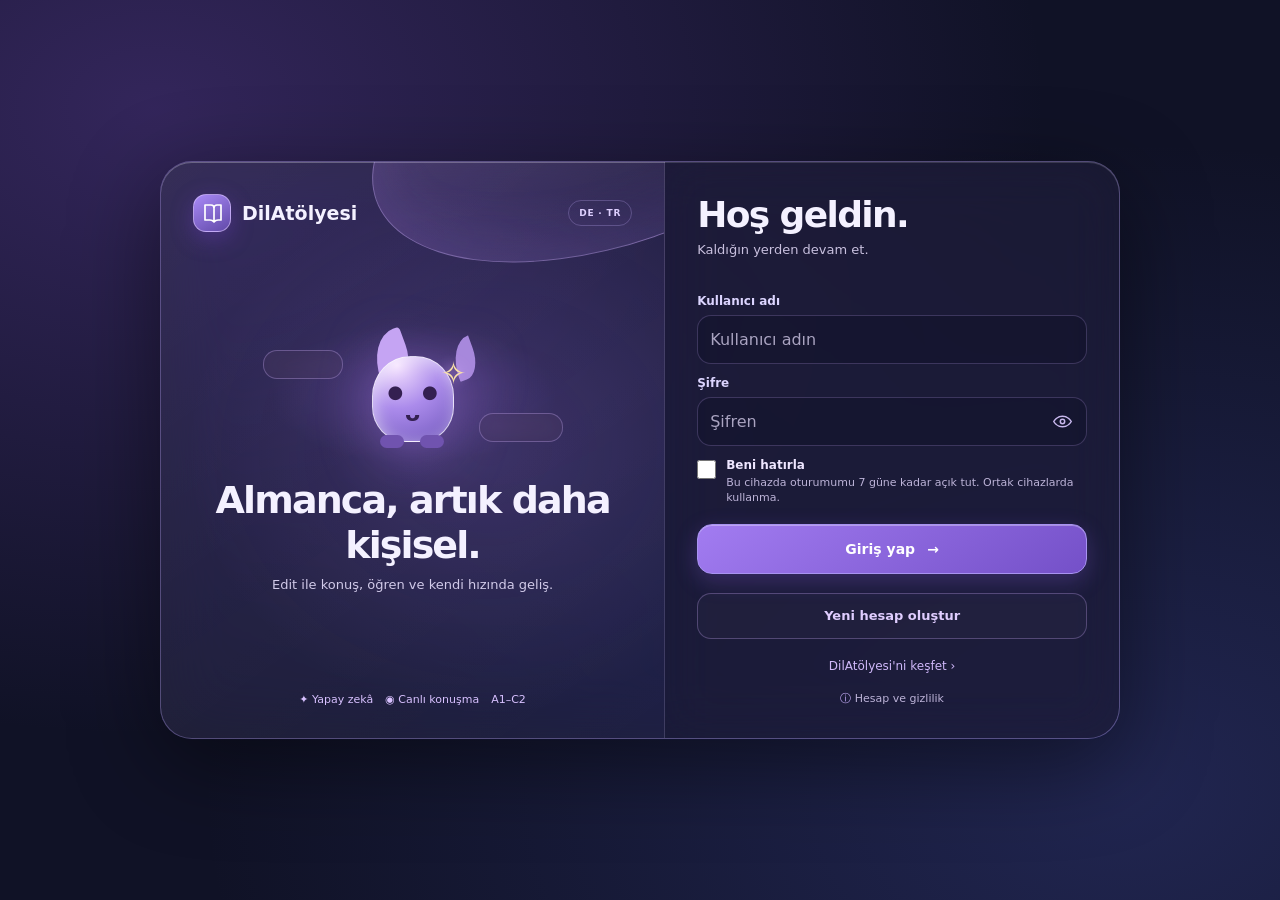
==== commit 398dba21: "Activate heritage theme and remove conflicting neon overrides" ====
--- a/index.html
+++ b/index.html
@@ -640,42 +640,14 @@
 .c1-deck{display:grid;gap:15px;max-width:520px;margin:12px auto}.c1-deck-stats{display:grid;grid-template-columns:repeat(3,minmax(0,1fr));gap:8px}.c1-deck-stats>div{padding:12px 6px;text-align:center;background:var(--lg-surface);border:1px solid var(--line);border-radius:16px}.c1-deck-stats b{display:block;font-size:23px}.c1-deck-stats small{color:var(--muted);font-size:11px}.c1-deck-progress{display:flex;flex-wrap:wrap;justify-content:space-between;gap:8px;color:var(--muted)}.c1-deck-progress progress{width:100%;height:6px;accent-color:var(--accent)}
 body .c1-flashcard{display:flex;flex-direction:column;align-items:center;justify-content:center;gap:14px;width:100%;min-height:245px;padding:18px;border:1px solid var(--line);border-radius:27px;background:linear-gradient(145deg,var(--mint),color-mix(in srgb,var(--paper) 70%,var(--accent-soft)));color:var(--ink);box-shadow:0 8px 23px #21164a12,inset 0 1px 0 #fff7;text-align:center}.c1-flashcard strong{font-size:clamp(25px,6vw,36px);overflow-wrap:anywhere}.c1-flashcard[data-article=der]{border-color:#6399d4}.c1-flashcard[data-article=die]{border-color:#d482a6}.c1-flashcard[data-article=das]{border-color:#75b6a3}.c1-card-top{display:flex;justify-content:space-between;width:100%;color:var(--muted);font-size:13px;margin-bottom:12px}.c1-card-top i{font-style:normal;font-size:21px}.c1-card-bottom{font-size:12px;color:var(--muted);margin-top:12px}.c1-example{font-size:16px;line-height:1.5}.c1-deck-tools,.c1-deck-nav{display:grid;grid-template-columns:1fr 1fr;gap:9px}.c1-deck-tools button,.c1-deck-nav button{min-width:0;min-height:45px;font-size:13px}.c1-deck-edit{width:100%;min-height:48px}.c1-deck-summary{text-align:center;padding:25px 10px}.c1-deck-summary button{margin:5px}.c1-deck #c1-deck-status:empty{display:none}
 @media(max-width:600px){body #adaptive-ai-words .adaptive-ai-head{display:flex;flex-wrap:wrap;gap:10px}body #adaptive-ai-words .adaptive-ai-head h2{font-size:19px}body #adaptive-ai-words .adaptive-ai-head p{font-size:12px}}
-</style><script src="./api-config.js"></script><script src="./deutschai-auth.js?v=profile-deck-1"></script><style id="hallolab-neon-reference">
-html body:has(.study-app){color-scheme:dark;--bg:#0d1128!important;--paper:#181d38!important;--ink:#f5f0fc!important;--muted:#c8c1d9!important;--green:#c194ff!important;--blue:#ab83ff!important;--accent:#995bfa!important;--accent-deep:#7945f4!important;--accent-soft:#c89afc!important;--line:#343656!important;--mint:#30274e!important;background:radial-gradient(ellipse at 72% 0,#201938 0,transparent 420px),linear-gradient(140deg,#121733,#0a0f25 60%,#121630)!important}
-body .scene-ribbons{opacity:.035!important}
-body .app.study-app .main{color:var(--ink)}
-body .app.study-app>.study-header{background:radial-gradient(ellipse at 0 9%,#2c1e52,transparent 38%),linear-gradient(155deg,#191833,#12162d 72%)!important;border-color:#626291!important}
-body .study-brand .study-mark{border-radius:50%!important;background:linear-gradient(#111 33%,#db303a 33% 66%,#ffcf42 66%)!important}
-body .study-mark svg{visibility:hidden}
-body .app.study-app>.study-header .study-nav>button[aria-current=page]{background:linear-gradient(105deg,#623eb1,#453977 47%,#573f8e)!important;color:#f8f3ff!important;border-color:#7956ac!important}
-body .app.study-app .main :is(.card,.stat,.concept1-list,.concept1-goal,.c1-deck-stats>div){background:linear-gradient(145deg,#1f2140,#181d38)!important;border:1px solid #343656!important;box-shadow:inset 0 1px 0 #a68ada20,0 5px 18px #09091c35!important;border-radius:18px}
-body .concept1-home{max-width:1200px;display:grid;gap:16px;grid-template-columns:1.2fr 1fr}
-body .concept1-hero{grid-column:1/-1;min-height:205px;border-radius:22px;border:1px solid #9575c4;background:linear-gradient(90deg,#161b43dc,#211b4566 60%,#28234b20),url('./berlin-hero.webp') center 48%/cover!important;box-shadow:0 0 25px #a06aff22}
-body .concept1-hero:after,body .concept1-robot{display:none}
-body .concept1-hero h2{font-size:clamp(28px,4vw,45px)}
-body .concept1-play,body .app.study-app .btn:not(.ghost){background:linear-gradient(180deg,#a563fb,#8046f6)!important;color:white!important;border:1px solid #b98afc88!important;box-shadow:0 0 14px #9555ff44!important;border-radius:12px!important}
-body .neon-stats{grid-column:1/-1;display:grid;grid-template-columns:1.4fr repeat(3,1fr);gap:10px}
-body .neon-stats>div,body .neon-ai{padding:16px;border:1px solid #51406f;border-radius:17px;background:linear-gradient(145deg,#292444,#191a35);min-width:0}
-body .neon-stats b{display:block;font-size:22px;color:#fff}body .neon-stats small{color:#c5bddc;font-size:12px}
-body .neon-ai h2{margin:0 0 8px;color:#fff}body .neon-ai p{color:#d2c7ef;margin:8px 0 14px}
-body .concept1-quick{grid-template-columns:repeat(3,minmax(0,1fr))!important;gap:9px}
-body .concept1-quick button{min-height:95px;background:linear-gradient(145deg,#392a55,#1b1d3d)!important;border:1px solid #624b8a!important;color:#fff!important;border-radius:16px!important}
-body .concept1-quick button span{color:#c190ff!important;filter:drop-shadow(0 0 6px #b16aff)}
-body #mobile-more-menu .mobile-more-sheet{background:#1c1b37!important;border:1px solid #554673!important;box-shadow:0 12px 36px #0008!important;width:min(275px,calc(100vw - 28px));border-radius:18px!important}
-body #da-auth-screen:has(.da-profile-v2){padding:12px!important;align-items:flex-start!important;justify-content:flex-end!important;background:#08081a55!important;backdrop-filter:blur(3px)!important}
-body #da-auth-screen .da-profile-v2.da-profile-c1{width:min(460px,100%)!important;max-width:460px!important;height:auto!important;max-height:calc(100dvh - 90px)!important;margin:65px 0 0 auto!important;padding:20px!important;border:1px solid #6a6096!important;border-radius:22px!important;background:linear-gradient(150deg,#1b1b38,#12142d)!important;overflow:auto!important}
-body #da-auth-screen .da-profile-v2.da-profile-c1:has(#da-profile-form:not([hidden])){width:min(520px,100%)!important;max-width:520px!important}
-body #da-auth-screen .da-profile-v2 .da-profile-stat{background:#191c36!important}
-@media(min-width:1000px){body .app.study-app>.study-header{width:250px!important}body .app.study-app .main{margin-left:250px!important;width:calc(100% - 250px)!important;padding:26px!important}body .study-nav button{border-radius:12px!important;min-height:42px}}
-@media(max-width:999px){body .concept1-home{grid-template-columns:1fr;gap:13px}body .concept1-hero{min-height:180px;padding:20px;border-radius:18px}body .neon-stats{grid-template-columns:repeat(2,minmax(0,1fr));gap:8px}body .neon-stats>div{padding:11px}body .concept1-quick button{min-height:85px}body .app.study-app>.study-header .study-nav{background:linear-gradient(145deg,#201a38,#1b1f39)!important;border:1px solid #4c3d6a!important;box-shadow:0 0 17px #8a50e526!important}body .app.study-app>.study-header .study-nav>button[data-page=live]{background:radial-gradient(circle at 35% 20%,#c18aff,#8242ee 70%)!important;color:#fff!important;border-radius:50%!important;width:56px!important;height:56px!important;margin:auto;box-shadow:0 0 18px #a873ff88!important}body #da-auth-screen .da-profile-v2.da-profile-c1{margin:55px 0 0 auto!important;width:min(390px,100%)!important;max-height:calc(100dvh - 80px)!important}body #da-auth-screen .da-profile-v2.da-profile-c1:has(#da-profile-form:not([hidden])){margin:auto 0 0!important;width:100%!important;max-height:82dvh!important;border-radius:24px 24px 16px 16px!important}}
-</style><style>@media(min-width:1000px){html body .app.study-app{display:grid!important;grid-template-columns:220px minmax(0,1fr)!important;gap:20px!important;padding:14px 22px 20px 14px!important}html body .app.study-app>.study-header{width:auto!important;grid-column:1!important;position:sticky!important;top:14px!important}html body .app.study-app .main#view{grid-column:2!important;margin-left:0!important;width:100%!important;padding:18px 0!important;max-width:none!important}body .study-header .study-tools{z-index:50!important}}</style><link rel="stylesheet" href="./hallolab-dashboard.css?v=14"></head><body><div class="scene-ribbons" aria-hidden="true"></div><div class="app study-app"><header class="study-header"><div class="study-head"><div class="study-brand"><div class="study-mark"><svg class="deutschai-book-mark" viewBox="0 0 48 48" aria-hidden="true" fill="none">
+</style><script src="./api-config.js"></script><script src="./deutschai-auth.js?v=profile-deck-1"></script><style>@media(min-width:1000px){html body .app.study-app{display:grid!important;grid-template-columns:220px minmax(0,1fr)!important;gap:20px!important;padding:14px 22px 20px 14px!important}html body .app.study-app>.study-header{width:auto!important;grid-column:1!important;position:sticky!important;top:14px!important}html body .app.study-app .main#view{grid-column:2!important;margin-left:0!important;width:100%!important;padding:18px 0!important;max-width:none!important}body .study-header .study-tools{z-index:50!important}}</style><link rel="stylesheet" href="./hallolab-dashboard.css?v=16"><link rel="stylesheet" href="./hallolab-heritage.css?v=1"></head><body><div class="scene-ribbons" aria-hidden="true"></div><div class="app study-app"><header class="study-header"><div class="study-head"><div class="study-brand"><div class="study-mark"><svg class="deutschai-book-mark" viewBox="0 0 48 48" aria-hidden="true" fill="none">
   <path d="M12 11h13c8 0 14 5.5 14 13s-6 13-14 13H12z" stroke="#fcfaff" stroke-width="3.1" stroke-linejoin="round"/>
   <path d="M12 18c4-1 8.2.2 12 3.2 3.5-2.8 7.3-4.1 11-3.4M12 27c4-1 8.2.2 12 3.2 4.2-3.3 8.5-4.6 13-3.1M24 21.2v9" stroke="#ded0ff" stroke-width="2.5" stroke-linecap="round" stroke-linejoin="round"/>
   <path d="M14.5 41h5" stroke="#f28a9c" stroke-width="2.2" stroke-linecap="round"/>
   <path d="M23 41h5" stroke="#ffd28e" stroke-width="2.2" stroke-linecap="round"/>
 </svg></div><span class="study-brand-text">HalloLab<small>Almanca Öğrenme Platformu</small></span></div></div>
 <nav class="study-nav" id="nav" aria-label="Çalışma menüsü"></nav>
-<div class="study-tools"><details class="hl-phone-updates"><summary aria-label="Bildirimler" title="Bildirimler"><svg class="study-toolbar-icon" viewBox="0 0 24 24" aria-hidden="true"><path d="M18 8a6 6 0 0 0-12 0c0 6-2.5 6-2.5 8h17c0-2-2.5-2-2.5-8zM10 20a2 2 0 0 0 4 0"/></svg><i hidden aria-hidden="true"></i></summary><div class="hl-phone-popover"><strong>Bildirimler</strong><button type="button" data-phone-tasks>Günlük görevleri gör</button><button type="button" data-phone-search>Ders veya kelime ara</button><button type="button" data-phone-sections>Tüm bölümler</button><button type="button" data-phone-appearance>Görünüm</button></div></details><button type="button" class="hl-search-toggle" aria-label="Ders veya kelime ara" aria-controls="hl-dashboard-search" aria-expanded="false"><svg class="study-toolbar-icon" viewBox="0 0 20 20" aria-hidden="true"><path d="M9 3.5a5.5 5.5 0 1 0 0 11 5.5 5.5 0 0 0 0-11zm4 9.5 4 4"/></svg></button><div id="theme-picker"></div><div class="study-window" role="group" aria-label="Pencere kontrolleri" hidden>
+<div class="study-tools"><details class="hl-phone-updates"><summary aria-label="Bildirimler" title="Bildirimler"><svg class="hl-bell-icon" viewBox="0 0 24 24" aria-hidden="true"><path d="M5 17h14l-1.5-2.6V9a5.5 5.5 0 0 0-11 0v5.4z"/><path d="M10 20a2.3 2.3 0 0 0 4 0"/></svg><i hidden aria-hidden="true"></i></summary><div class="hl-phone-popover"><strong>Bildirimler</strong><button type="button" data-phone-tasks>Günlük görevleri gör</button><button type="button" data-phone-search>Ders veya kelime ara</button><button type="button" data-phone-appearance>Görünüm</button></div></details><button type="button" class="hl-search-toggle" aria-label="Ders veya kelime ara" aria-controls="hl-dashboard-search" aria-expanded="false"><svg class="study-toolbar-icon" viewBox="0 0 20 20" aria-hidden="true"><path d="M9 3.5a5.5 5.5 0 1 0 0 11 5.5 5.5 0 0 0 0-11zm4 9.5 4 4"/></svg></button><div id="theme-picker"></div><div class="study-window" role="group" aria-label="Pencere kontrolleri" hidden>
 <button type="button" data-window="minimize" title="Simge durumuna küçült" aria-label="Simge durumuna küçült"><svg class="study-toolbar-icon" viewBox="0 0 20 20" aria-hidden="true"><path d="M4 10h12"/></svg></button>
 <button type="button" data-window="maximize" title="Pencereyi büyüt" aria-label="Pencereyi büyüt"><svg class="study-toolbar-icon" viewBox="0 0 20 20" aria-hidden="true"><path d="M4 4h12v12H4z"/></svg></button>
 <button type="button" data-window="close" title="Pencereyi kapat" aria-label="Pencereyi kapat"><svg class="study-toolbar-icon" viewBox="0 0 20 20" aria-hidden="true"><path d="M5 5l10 10M15 5 5 15"/></svg></button>
@@ -732,7 +704,7 @@
  };
  draw();
 }
-function navIcon(id){const paths={profile:'M5 21v-2a4 4 0 0 1 4-4h6a4 4 0 0 1 4 4v2zM16 7a4 4 0 1 1-8 0 4 4 0 0 1 8 0',book:'M12 6c-2.5-2-5.8-2.5-9-1v14c3-1 6.5-.8 9 1 2.5-1.8 6-2 9-1V5c-3.2-1.5-6.5-1-9 1zm0 0v14',crown:'m3 8 4.5 4L12 5l4.5 7L21 8l-2 11H5z',checkSquare:'M20 13v5a2 2 0 0 1-2 2H6a2 2 0 0 1-2-2V6a2 2 0 0 1 2-2h9m-6 7 3 3 8-8',search:'M10.5 4a6.5 6.5 0 1 0 0 13 6.5 6.5 0 0 0 0-13zM16 16l4 4',mic:'M9 5a3 3 0 0 1 6 0v6a3 3 0 0 1-6 0zm-3 6a6 6 0 0 0 12 0m-6 6v4m-3 0h6',community:'M16 11a4 4 0 1 0-8 0m-5 9v-2a6 6 0 0 1 6-6h6a6 6 0 0 1 6 6v2M12 3a4 4 0 1 0 0 8',program:'M5 5h14v15H5zm0 4h14M8 3v4m8-4v4m-7 6h2m3 0h2m-7 3h2m3 0h2',menu:'M4 6h16M4 12h16M4 18h16',placement:'M12 3 20 8v8l-8 5-8-5V8zm-3 9 2 2 4-5',home:'M3.5 10.5 12 3.5l8.5 7v9.2a1.3 1.3 0 0 1-1.3 1.3h-5v-6h-4.4v6h-5a1.3 1.3 0 0 1-1.3-1.3z',lessons:'M4 5.5A2.5 2.5 0 0 1 6.5 3H20v17H6.5A2.5 2.5 0 0 0 4 22zm0 0V22m4-15h8m-8 4h8',words:'M8 4h12v15H8zm-3 3H4v14h12v-2m-5-11h6m-6 4h6',grammar:'M5 6h14M8 3v6m8-6v6M7 13h10m-8 4h6m-4 4h2',practice:'M12 3.5a8.5 8.5 0 1 0 0 17 8.5 8.5 0 0 0 0-17zm-4 8.5 2.5 2.5 5-5',exam:'M7 3.5h8l4 4V21H5V3.5zm8 0V8h4m-9 5h6m-6 4h6',writing:'m14 5 5 5M4 20l4.2-.9L20 7.3 16.7 4 4.9 15.8z',live:'M4 10v4m4-7v10m4-13v16m4-11v6m4-8v10',ai:'m12 3 2.1 6.2L20 12l-5.9 2.1L12 21l-2.1-6.9L4 12l5.9-2.8z',progress:'M4 20V5m0 15h17M8 15l3-4 3 2 5-7'};return `<svg viewBox="0 0 24 24" aria-hidden="true"><path d="${paths[id]||paths.home}"/></svg>`}
+function navIcon(id){const paths={book:'M12 6c-2.5-2-5.8-2.5-9-1v14c3-1 6.5-.8 9 1 2.5-1.8 6-2 9-1V5c-3.2-1.5-6.5-1-9 1zm0 0v14',crown:'m3 8 4.5 4L12 5l4.5 7L21 8l-2 11H5z',checkSquare:'M20 13v5a2 2 0 0 1-2 2H6a2 2 0 0 1-2-2V6a2 2 0 0 1 2-2h9m-6 7 3 3 8-8',search:'M10.5 4a6.5 6.5 0 1 0 0 13 6.5 6.5 0 0 0 0-13zM16 16l4 4',mic:'M9 5a3 3 0 0 1 6 0v6a3 3 0 0 1-6 0zm-3 6a6 6 0 0 0 12 0m-6 6v4m-3 0h6',community:'M16 11a4 4 0 1 0-8 0m-5 9v-2a6 6 0 0 1 6-6h6a6 6 0 0 1 6 6v2M12 3a4 4 0 1 0 0 8',program:'M5 5h14v15H5zm0 4h14M8 3v4m8-4v4m-7 6h2m3 0h2m-7 3h2m3 0h2',menu:'M4 6h16M4 12h16M4 18h16',placement:'M12 3 20 8v8l-8 5-8-5V8zm-3 9 2 2 4-5',home:'M3.5 10.5 12 3.5l8.5 7v9.2a1.3 1.3 0 0 1-1.3 1.3h-5v-6h-4.4v6h-5a1.3 1.3 0 0 1-1.3-1.3z',lessons:'M4 5.5A2.5 2.5 0 0 1 6.5 3H20v17H6.5A2.5 2.5 0 0 0 4 22zm0 0V22m4-15h8m-8 4h8',words:'M8 4h12v15H8zm-3 3H4v14h12v-2m-5-11h6m-6 4h6',grammar:'M5 6h14M8 3v6m8-6v6M7 13h10m-8 4h6m-4 4h2',practice:'M12 3.5a8.5 8.5 0 1 0 0 17 8.5 8.5 0 0 0 0-17zm-4 8.5 2.5 2.5 5-5',exam:'M7 3.5h8l4 4V21H5V3.5zm8 0V8h4m-9 5h6m-6 4h6',writing:'m14 5 5 5M4 20l4.2-.9L20 7.3 16.7 4 4.9 15.8z',live:'M4 10v4m4-7v10m4-13v16m4-11v6m4-8v10',ai:'m12 3 2.1 6.2L20 12l-5.9 2.1L12 21l-2.1-6.9L4 12l5.9-2.8z',progress:'M4 20V5m0 15h17M8 15l3-4 3 2 5-7'};return `<svg viewBox="0 0 24 24" aria-hidden="true"><path d="${paths[id]||paths.home}"/></svg>`}
 let page='home',filter='Tümü',wordIndex=0,wordBack=false,wordFilter='Tümü',wordMode='kart';
 function escapeHtml(s=''){return String(s).replace(/[&<>"']/g,c=>({'&':'&amp;','<':'&lt;','>':'&gt;','"':'&quot;',"'":'&#39;'}[c]))}
 // New visits should start at the top, not at the scroll position of the previous page.
@@ -760,14 +732,13 @@
 function toggleMobileMore(force) {
   const menu = document.getElementById('mobile-more-menu');
   const trigger = document.querySelector('.mobile-more-trigger');
-  const returnFocus = trigger?.getClientRects().length ? trigger : document.querySelector('.hl-phone-updates > summary');
   if (!menu) return;
   const wasOpen=menu.classList.contains('open');
   const open = typeof force === 'boolean' ? force : !menu.classList.contains('open');
   menu.classList.toggle('open',open);
   trigger?.setAttribute('aria-expanded', String(open));
   if(open&&!wasOpen)menu.querySelector('.mobile-more-links button,.mobile-shortcut-edit')?.focus({preventScroll:true});
-  if(!open&&wasOpen)returnFocus?.focus({preventScroll:true});
+  if(!open&&wasOpen)trigger?.focus({preventScroll:true});
 }
 const phoneUpdates=document.querySelector('.hl-phone-updates');
 phoneUpdates.addEventListener('click',event=>{
@@ -779,7 +750,6 @@
     if(page!=='home')setPage('home');
     document.querySelector('.hl-search-toggle').click();
   }
-  if(action.hasAttribute('data-phone-sections'))toggleMobileMore(true);
   if(action.hasAttribute('data-phone-appearance'))document.querySelector('.study-appearance').open=true;
 });
 document.addEventListener('pointerdown',event=>{
@@ -808,7 +778,7 @@
     return `<button type="button" data-page="${id}" ${id==='live'?'class="mobile-felcan-route" aria-label="Edit ile konuş"':''} ${active === id ? 'aria-current="page"' : ''} onclick="setPage('${id}')"><span class="study-icon" aria-hidden="true">${navIcon({live:'mic',lessons:'book'}[id]||id)}</span>${id==='live'?'<span class="mobile-felcan-emblem" aria-hidden="true"><span class="mobile-felcan-face"><i class="mobile-felcan-eyes">● ●</i><i class="mobile-felcan-mouth">ᴗ</i></span><span class="mobile-felcan-ear"></span><span class="mobile-felcan-feet"></span></span>':''}<span class="study-route-label">${label}</span></button>`;
   };
   const routeById = id => route(navItems.find(([item])=>item===id));
-  nav.innerHTML = navGroups.map(([heading,ids])=>`<div class="study-nav-heading">${heading}</div>${ids.map(routeById).join('')}`).join('') + routeById('live') + `<button type="button" class="mobile-more-trigger" aria-label="Diğer çalışma bölümleri" aria-controls="mobile-more-menu" aria-expanded="false" onclick="toggleMobileMore()"><span class="study-icon" aria-hidden="true">${navIcon('menu')}</span>Menü</button><button type="button" class="hl-phone-profile" onclick="document.getElementById('da-account-action') ? setPage('profile') : toggleMobileMore()"><span class="study-icon" aria-hidden="true">${navIcon('profile')}</span><span>Profil</span></button>`;
+  nav.innerHTML = navGroups.map(([heading,ids])=>`<div class="study-nav-heading">${heading}</div>${ids.map(routeById).join('')}`).join('') + routeById('live') + `<button type="button" class="mobile-more-trigger" aria-label="Diğer çalışma bölümleri" aria-controls="mobile-more-menu" aria-expanded="false" onclick="toggleMobileMore()"><span class="study-icon" aria-hidden="true">${navIcon('menu')}</span>Menü</button>`;
   let mobileMore = document.getElementById('mobile-more-menu');
   if (!mobileMore) {
     mobileMore = document.createElement('div');
--- a/hallolab-dashboard.css
+++ b/hallolab-dashboard.css
@@ -492,7 +492,7 @@
 }
 
 /* Phone dashboard chrome and cards. */
-.hl-phone-copy, .study-tools .hl-phone-updates, .study-app .study-header #nav > .hl-phone-profile { display: none; }
+.hl-phone-copy, .study-tools .hl-phone-updates { display: none; }
 
 @media (max-width: 719px) {
   html body .app.study-app > .study-header {
@@ -529,7 +529,7 @@
     width: 44px; height: 44px; color: #f6f0ff; cursor: pointer; list-style: none;
   }
   .hl-phone-updates summary::-webkit-details-marker { display: none; }
-  .hl-phone-updates summary svg { width: 22px; height: 22px; }
+  .hl-phone-updates .hl-bell-icon { display: block; width: 22px; height: 22px; fill: none; stroke: currentColor; stroke-width: 1.8; stroke-linecap: round; stroke-linejoin: round; }
   .hl-phone-updates summary i { position: absolute; top: 9px; right: 10px; width: 8px; height: 8px; border-radius: 50%; background: #fa3b55; box-shadow: 0 0 0 1px #171633; }
   .hl-phone-popover {
     position: absolute; top: calc(100% + 5px); right: 0; z-index: 3;
@@ -619,7 +619,7 @@
     background: linear-gradient(150deg,#231c3a,#1a1d35 58%) !important;
   }
   html body .app.study-app > .study-header #nav > button { display: none !important; }
-  html body .app.study-app > .study-header #nav > :is([data-page="home"],[data-page="lessons"],[data-page="live"],[data-page="progress"],.hl-phone-profile) {
+  html body .app.study-app > .study-header #nav > :is([data-page="home"],[data-page="lessons"],[data-page="live"],[data-page="progress"],.mobile-more-trigger) {
     display: flex !important; flex-direction: column; align-items: center; justify-content: center;
     width: 100% !important; min-width: 0; text-align: center; white-space: normal;
     font-size: .71rem !important;
@@ -628,7 +628,8 @@
   html body .app.study-app > .study-header #nav > [data-page="lessons"] { order: 2 !important; }
   html body .app.study-app > .study-header #nav > [data-page="live"] { order: 3 !important; }
   html body .app.study-app > .study-header #nav > [data-page="progress"] { order: 4 !important; }
-  html body .app.study-app > .study-header #nav > .hl-phone-profile { order: 5 !important; }
+  html body .app.study-app > .study-header #nav > .mobile-more-trigger { order: 5 !important; }
+  html body .app.study-app > .study-header #nav > .mobile-more-trigger[aria-expanded="true"] { color: #d780ff !important; }
   html body .app.study-app > .study-header #nav .study-route-label { font-size: .71rem !important; }
   html body .app.study-app > .study-header #nav > button:not([data-page="live"]) {
     background: transparent !important; border-color: transparent !important; box-shadow: none !important;
@@ -659,8 +660,8 @@
 }
 
 @media (max-width: 719px) and (max-height: 620px) {
-  .hl-dashboard { gap: 8px; }
-  .hl-banner { min-height: 116px; padding-block: 12px; }
+  .hl-dashboard { gap: 7px; }
+  .hl-banner { min-height: 108px; padding-block: 12px; }
   .hl-metrics { margin-top: -22px; }
   .hl-metrics > .hl-level { min-height: 59px; }
   .hl-shortcut { min-height: 72px; padding-block: 5px; gap: 3px; }
--- a/hallolab-heritage.css
+++ b/hallolab-heritage.css
@@ -0,0 +1,93 @@
+
+/* Heritage: warm cream, forest green, burgundy and gold. */
+html body:has(.study-app){color-scheme:light;--bg:#f7f1e7!important;--paper:#fffaf1!important;--ink:#173c2c!important;--muted:#65776b!important;--green:#075b40!important;--blue:#8c201e!important;--accent:#8c201e!important;--accent-deep:#710d10!important;--accent-soft:#e6cc89!important;--line:#e4dac8!important;--mint:#e4eee5!important;--shine:#e7ca7c!important;background:#f7f1e7!important}
+body .scene-ribbons{display:none!important}
+html body .app.study-app>.study-header{background:linear-gradient(135deg,#961d20,#61070b)!important;border-color:#a76349!important;color:#fff8e9!important;box-shadow:0 7px 24px #771a171c!important}
+body .study-header .study-brand,body .study-header .study-brand-text small{color:#fff3d4!important}
+body .study-header .study-mark{background:linear-gradient(#131313 33%,#c32227 33% 66%,#ffcf49 66%)!important;border-radius:50%!important}
+body .study-header .study-mark svg{visibility:hidden}
+body .app.study-app>.study-header .study-nav>button{color:#fff5e7!important}
+body .app.study-app>.study-header .study-nav>button[aria-current=page]{background:linear-gradient(135deg,#b8342d,#7e1015)!important;color:#ffe39a!important;border:1px solid #d1a36d!important;box-shadow:0 5px 15px #61070b33!important}
+body .study-header .study-nav-heading{color:#e6c984!important}
+body .study-header :is(#da-account-action,.study-appearance>summary,.hl-search-toggle){background:#fffaf0!important;color:#174b36!important;border:1px solid #e5cf9f!important}
+body .app.study-app .main :is(.card,.stat,.question,.row,.tile,.option,.flash,.example,.concept1-list,.concept1-goal,.c1-deck-stats>div){background:#fffaf2!important;border-color:#e4dac8!important;color:#173c2c!important;box-shadow:0 4px 14px #53432e0b!important;border-radius:18px}
+body .app.study-app .main :is(.card,.question,.flash,.option) :is(h1,h2,h3,p,label){color:inherit}
+body .app.study-app .main .btn:not(.ghost),body .concept1-play{background:linear-gradient(135deg,#0f7051,#064632)!important;color:#fff9e9!important;border:1px solid #17674b!important;box-shadow:0 4px 12px #0b503220!important;border-radius:13px!important}
+body .app.study-app .main .btn.ghost{background:#efe9da!important;color:#174b36!important;border-color:#d8cbb4!important}
+body .app.study-app .main .option.correct{background:#d8eee1!important;color:#075b40!important;border-color:#58a17a!important}
+body .app.study-app .main .option.wrong{background:#f7e0db!important;color:#8b191b!important;border-color:#ce8b80!important}
+body .hl-dashboard{--hl-surface:#fffaf2;--hl-border:#e4dac8;--hl-text:#173c2c;--hl-muted:#65776b;--hl-purple:#075b40;--hl-primary-fill:linear-gradient(135deg,#0e6d4d,#06462f);height:auto!important;min-height:0!important;grid-template-rows:auto!important;gap:16px}
+body .hl-panel{box-shadow:0 5px 18px #55432d0d;border-radius:20px}
+body .hl-banner{background:linear-gradient(90deg,#fbf2e3 0%,#fbf2e3f2 27%,#fbf2e377 52%,#fbf2e300 75%),url('./hallolab-castle.jpg') 72% center/cover no-repeat!important;border:1px solid #e4dac8!important;min-height:230px;box-shadow:none}
+body .hl-banner h1{color:#064a34!important;font-weight:850}
+body .hl-banner p{color:#3c5243!important}
+body .hl-primary,body .hl-play{background:linear-gradient(135deg,#e9ce86,#d9b35f)!important;border:1px solid #e9d397!important;color:#173c2c!important;box-shadow:0 3px 12px #71502b18!important}
+body .hl-secondary{background:#fffaf1!important;border-color:#d6c3a1!important;color:#174b36!important}
+body .hl-level{background:linear-gradient(125deg,#a22728,#711013)!important;color:#fff9e9!important;border-color:#bf8d59!important}
+body .hl-level small{color:#f2dfc1!important}
+body .hl-ring{background:conic-gradient(#ebce83 var(--level-fill),#ffffff38 0)!important}
+body .hl-ring:before{background:#7c1719!important}
+body .hl-dashboard progress,body .hl-dashboard progress::-webkit-progress-bar{background:#d8c9b6!important}
+body .hl-dashboard progress::-webkit-progress-value{background:linear-gradient(90deg,#e9ba57,#f2d993)!important}
+body .hl-dashboard progress::-moz-progress-bar{background:#dcb35f!important}
+body .hl-recommendation{background:linear-gradient(145deg,#fffaf0,#f1e8d6)!important}
+body .hl-tag{background:#e8eee1!important;color:#14573b!important;border-color:#d4e0cd!important}
+body .hl-lesson-row>.hl-icon{background:#e4eede!important;color:#075b40!important;box-shadow:none!important}
+body .hl-ai{background:url('./hallolab-edit.png') left bottom/auto 100% no-repeat,linear-gradient(145deg,#0b6245,#073e2e)!important;color:#fff9ea!important;border-color:#31775b!important}
+body .hl-ai :is(p,h2,blockquote){color:#fff9e9!important}
+body .hl-ai h2 span{color:#ebcf81!important}
+body .hl-ai blockquote{background:#ffffff12!important;border-color:#ffffff38!important}
+body .hl-tasks{background:#fffaf1!important}
+body .hl-tasks h2 svg{color:#9b2824!important}
+body .hl-task-state{border-color:#a0b1a1!important}
+body .hl-task-state[data-done=true]{background:#0c774b!important;color:white!important}
+body .hl-shortcut{background:linear-gradient(145deg,#fffaf3,#f4ebdb)!important;border-color:#e2d6c1!important;color:#163e2e!important;box-shadow:0 3px 9px #6b533b0e}
+body .hl-shortcut .hl-icon{color:#075b40!important;background:#e4ebdc;border-radius:11px;width:43px;height:43px}
+body .hl-shortcut[data-shortcut=words] .hl-icon,body .hl-shortcut[data-shortcut=live] .hl-icon{background:#f5dfd5;color:#9d2421!important}
+body .hl-shortcut[data-shortcut=placement] .hl-icon{background:#f1e4bd;color:#94611c!important}
+body .hl-icon svg{filter:none!important}
+body .hl-search>span:first-of-type{color:#126249}
+body .app.study-app #view .hl-search input[type=search]{background:#fffaf3!important;border-color:#e0d2ba!important;color:#173c2c!important}
+body .hl-search-results{background:#fffaf3!important;box-shadow:0 12px 24px #49352122!important}
+body .hl-result:is(:hover,[aria-selected=true]){background:#e3ecde!important}
+body .hl-word-result button{background:#e4ecdd!important;color:#075b40!important;border-color:#c3d7c4!important}
+body #mobile-more-menu .mobile-more-sheet{background:#fffaf2!important;color:#173c2c!important;border:1px solid #dfcfb5!important;border-radius:22px!important;box-shadow:0 12px 38px #47372130!important}
+body #mobile-more-menu .mobile-more-links button{background:#f6f0e5!important;color:#173c2c!important;min-height:44px;border-radius:12px!important}
+body #mobile-more-menu .mobile-more-links .study-icon{color:#075b40!important}
+body #da-auth-screen:has(.da-profile-v2){background:#173c2c33!important;backdrop-filter:blur(4px)!important}
+body #da-auth-screen .da-profile-v2.da-profile-c1{background:#fffaf2!important;color:#173c2c!important;border:1px solid #e3d5bd!important;border-radius:24px!important;box-shadow:0 18px 50px #263e2c33!important;width:min(480px,100%)!important;max-width:480px!important;height:auto!important;max-height:calc(100dvh - 88px)!important;overflow:auto!important;padding:20px!important}
+body #da-auth-screen .da-profile-v2 .da-profile-head{background:linear-gradient(145deg,#0d694a,#073e2d)!important;border-radius:18px;padding:18px;color:#fff9e8!important}
+body #da-auth-screen .da-profile-v2 .da-profile-head :is(h2,small,p,span){color:#fff9e8!important}
+body #da-auth-screen .da-profile-v2.da-profile-c1 .da-profile-head .da-profile-avatar{border:3px solid #e5c878!important;box-shadow:none!important}
+body #da-auth-screen .da-profile-v2 .da-profile-stat{background:#edf1e7!important;border-color:#dce3d5!important;color:#075b40!important}
+body #da-auth-screen .da-profile-v2 .da-profile-menu{background:#fffdf7;border-color:#e4dac8!important;border-radius:16px!important}
+body #da-auth-screen .da-profile-v2 .da-profile-menu button{color:#173c2c!important;min-height:48px;padding:12px!important}
+body #da-auth-screen .da-profile-v2.da-profile-c1 #da-profile-form :is(input:not([type=file]),textarea,select){background:#fffdf8!important;color:#173c2c!important;border-color:#dbcfb9!important}
+body #da-auth-screen .da-profile-v2.da-profile-c1 #da-profile-form button[type=submit]{background:#075b40!important;color:#fff!important;border-color:#075b40!important}
+body #da-auth-screen .da-profile-v2.da-profile-c1 #da-profile-form :is(input,textarea,select):focus-visible{outline-color:#075b40!important}
+body .c1-flashcard{background:linear-gradient(150deg,#fffdf8,#f5ead6)!important;border-color:#e0d0b5!important;color:#153e2b!important;box-shadow:0 8px 22px #674c2d14!important}
+@media(min-width:1000px){body .hl-banner{min-height:250px}body .hl-dashboard .hl-study,body .hl-dashboard .hl-extra{grid-template-rows:auto!important;align-content:start}body .hl-shortcut{min-height:108px}}
+@media(max-width:999px){
+html body .app.study-app>.study-header{top:0!important;width:100%!important;margin:0!important;min-height:64px!important;border-radius:0 0 18px 18px!important;padding:9px 14px!important}
+html body .app.study-app #view.main{padding:16px 14px 110px!important}
+body .app.study-app>.study-header .study-nav{background:#fffcf5f5!important;border:1px solid #e5d9c5!important;box-shadow:0 8px 28px #51463226!important;border-radius:25px!important;backdrop-filter:blur(18px)!important}
+body .app.study-app>.study-header .study-nav>button{color:#64766a!important}
+body .app.study-app>.study-header .study-nav>button[aria-current=page]{color:#ffe5a0!important}
+body .app.study-app>.study-header .study-nav>button[data-page=live]{background:#075b40!important;color:#f2d58b!important;border:2px solid #fffaf0!important;box-shadow:0 5px 16px #075b4040!important;border-radius:50%!important;width:57px!important;height:57px!important;margin:auto!important}
+body .app.study-app>.study-header .study-nav>button[data-page=live] .study-icon{color:#f2d58b!important}
+body .hl-banner{min-height:200px;padding:18px;background-position:center,72% center!important}
+body .hl-banner h1{font-size:clamp(25px,6vw,34px)!important;max-width:65%}
+body .hl-banner p{max-width:63%;font-size:13px}
+body .hl-dashboard{gap:13px}
+body .hl-metrics>.hl-level{min-height:89px;padding:12px}
+body .hl-ring{width:61px}
+body .hl-links h2{position:static;width:auto;height:auto;clip-path:none;white-space:normal;font-size:19px;margin:3px 0 10px}
+body .hl-link-grid{grid-template-columns:repeat(2,minmax(0,1fr));gap:10px}
+body .hl-shortcut{display:flex;flex-direction:row;justify-content:flex-start;align-items:center;text-align:left;gap:9px;padding:12px 9px;min-height:75px;font-size:13px!important}
+body .hl-shortcut .hl-icon{flex:none;width:34px;height:34px}
+body .hl-shortcut .hl-icon svg{width:23px;height:23px}
+body .hl-ai{min-height:155px}
+body #da-auth-screen:has(.da-profile-v2){padding:12px!important;align-items:center!important;justify-content:center!important}
+body #da-auth-screen .da-profile-v2.da-profile-c1{margin:0 auto!important;max-height:calc(100dvh - 100px)!important}
+}
+@media(max-width:719px){body .hl-dashboard{grid-template-areas:"hero" "metrics" "links" "lesson" "assistant" "tasks"}body .hl-desktop-only{display:none!important}}
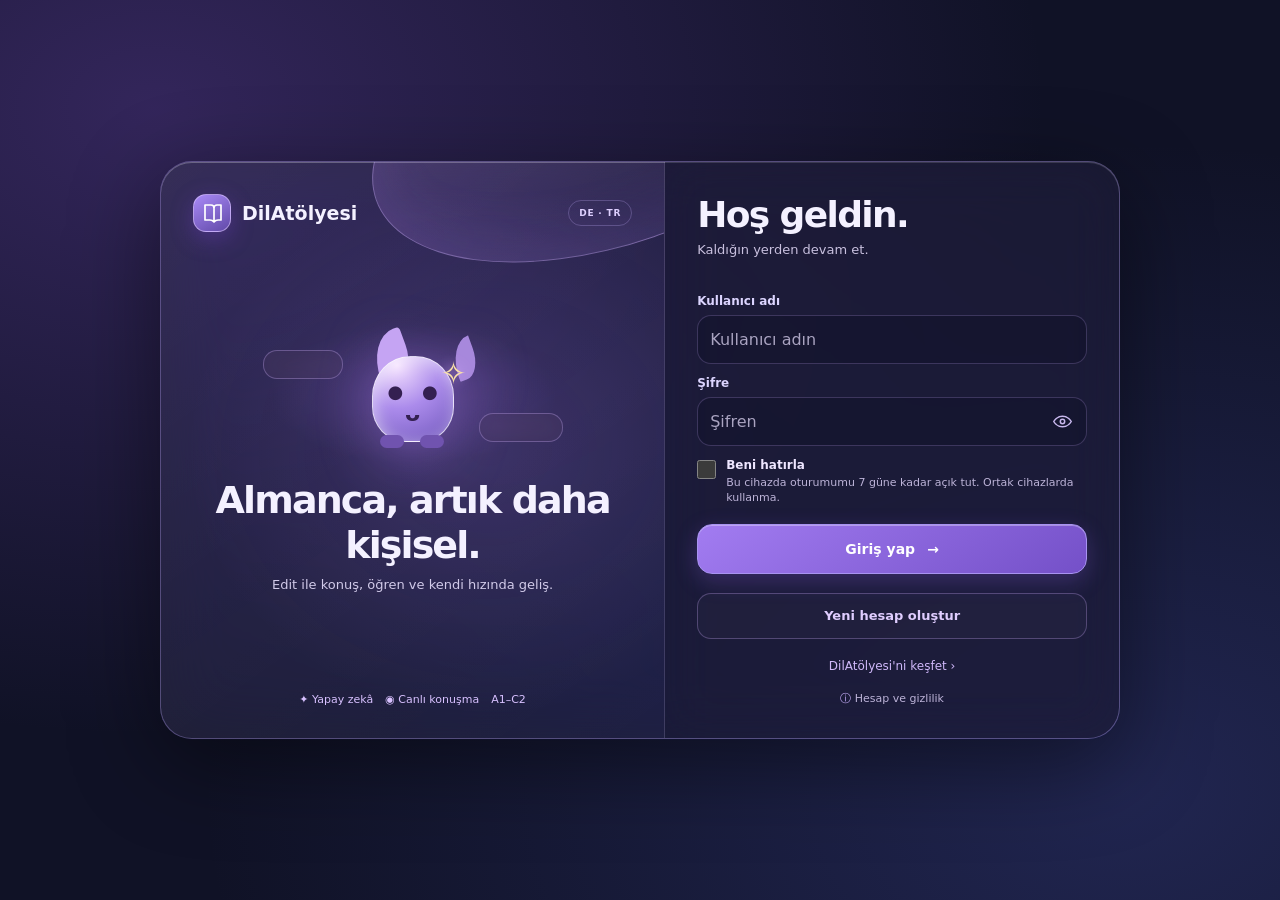
==== commit 886941a4: "Restore original neon dashboard before heritage theme" ====
--- a/index.html
+++ b/index.html
@@ -640,7 +640,35 @@
 .c1-deck{display:grid;gap:15px;max-width:520px;margin:12px auto}.c1-deck-stats{display:grid;grid-template-columns:repeat(3,minmax(0,1fr));gap:8px}.c1-deck-stats>div{padding:12px 6px;text-align:center;background:var(--lg-surface);border:1px solid var(--line);border-radius:16px}.c1-deck-stats b{display:block;font-size:23px}.c1-deck-stats small{color:var(--muted);font-size:11px}.c1-deck-progress{display:flex;flex-wrap:wrap;justify-content:space-between;gap:8px;color:var(--muted)}.c1-deck-progress progress{width:100%;height:6px;accent-color:var(--accent)}
 body .c1-flashcard{display:flex;flex-direction:column;align-items:center;justify-content:center;gap:14px;width:100%;min-height:245px;padding:18px;border:1px solid var(--line);border-radius:27px;background:linear-gradient(145deg,var(--mint),color-mix(in srgb,var(--paper) 70%,var(--accent-soft)));color:var(--ink);box-shadow:0 8px 23px #21164a12,inset 0 1px 0 #fff7;text-align:center}.c1-flashcard strong{font-size:clamp(25px,6vw,36px);overflow-wrap:anywhere}.c1-flashcard[data-article=der]{border-color:#6399d4}.c1-flashcard[data-article=die]{border-color:#d482a6}.c1-flashcard[data-article=das]{border-color:#75b6a3}.c1-card-top{display:flex;justify-content:space-between;width:100%;color:var(--muted);font-size:13px;margin-bottom:12px}.c1-card-top i{font-style:normal;font-size:21px}.c1-card-bottom{font-size:12px;color:var(--muted);margin-top:12px}.c1-example{font-size:16px;line-height:1.5}.c1-deck-tools,.c1-deck-nav{display:grid;grid-template-columns:1fr 1fr;gap:9px}.c1-deck-tools button,.c1-deck-nav button{min-width:0;min-height:45px;font-size:13px}.c1-deck-edit{width:100%;min-height:48px}.c1-deck-summary{text-align:center;padding:25px 10px}.c1-deck-summary button{margin:5px}.c1-deck #c1-deck-status:empty{display:none}
 @media(max-width:600px){body #adaptive-ai-words .adaptive-ai-head{display:flex;flex-wrap:wrap;gap:10px}body #adaptive-ai-words .adaptive-ai-head h2{font-size:19px}body #adaptive-ai-words .adaptive-ai-head p{font-size:12px}}
-</style><script src="./api-config.js"></script><script src="./deutschai-auth.js?v=profile-deck-1"></script><style>@media(min-width:1000px){html body .app.study-app{display:grid!important;grid-template-columns:220px minmax(0,1fr)!important;gap:20px!important;padding:14px 22px 20px 14px!important}html body .app.study-app>.study-header{width:auto!important;grid-column:1!important;position:sticky!important;top:14px!important}html body .app.study-app .main#view{grid-column:2!important;margin-left:0!important;width:100%!important;padding:18px 0!important;max-width:none!important}body .study-header .study-tools{z-index:50!important}}</style><link rel="stylesheet" href="./hallolab-dashboard.css?v=16"><link rel="stylesheet" href="./hallolab-heritage.css?v=1"></head><body><div class="scene-ribbons" aria-hidden="true"></div><div class="app study-app"><header class="study-header"><div class="study-head"><div class="study-brand"><div class="study-mark"><svg class="deutschai-book-mark" viewBox="0 0 48 48" aria-hidden="true" fill="none">
+</style><script src="./api-config.js"></script><script src="./deutschai-auth.js?v=profile-deck-1"></script><style id="hallolab-neon-reference">
+html body:has(.study-app){color-scheme:dark;--bg:#0d1128!important;--paper:#181d38!important;--ink:#f5f0fc!important;--muted:#c8c1d9!important;--green:#c194ff!important;--blue:#ab83ff!important;--accent:#995bfa!important;--accent-deep:#7945f4!important;--accent-soft:#c89afc!important;--line:#343656!important;--mint:#30274e!important;background:radial-gradient(ellipse at 72% 0,#201938 0,transparent 420px),linear-gradient(140deg,#121733,#0a0f25 60%,#121630)!important}
+body .scene-ribbons{opacity:.035!important}
+body .app.study-app .main{color:var(--ink)}
+body .app.study-app>.study-header{background:radial-gradient(ellipse at 0 9%,#2c1e52,transparent 38%),linear-gradient(155deg,#191833,#12162d 72%)!important;border-color:#626291!important}
+body .study-brand .study-mark{border-radius:50%!important;background:linear-gradient(#111 33%,#db303a 33% 66%,#ffcf42 66%)!important}
+body .study-mark svg{visibility:hidden}
+body .app.study-app>.study-header .study-nav>button[aria-current=page]{background:linear-gradient(105deg,#623eb1,#453977 47%,#573f8e)!important;color:#f8f3ff!important;border-color:#7956ac!important}
+body .app.study-app .main :is(.card,.stat,.concept1-list,.concept1-goal,.c1-deck-stats>div){background:linear-gradient(145deg,#1f2140,#181d38)!important;border:1px solid #343656!important;box-shadow:inset 0 1px 0 #a68ada20,0 5px 18px #09091c35!important;border-radius:18px}
+body .concept1-home{max-width:1200px;display:grid;gap:16px;grid-template-columns:1.2fr 1fr}
+body .concept1-hero{grid-column:1/-1;min-height:205px;border-radius:22px;border:1px solid #9575c4;background:linear-gradient(90deg,#161b43dc,#211b4566 60%,#28234b20),url('./berlin-hero.webp') center 48%/cover!important;box-shadow:0 0 25px #a06aff22}
+body .concept1-hero:after,body .concept1-robot{display:none}
+body .concept1-hero h2{font-size:clamp(28px,4vw,45px)}
+body .concept1-play,body .app.study-app .btn:not(.ghost){background:linear-gradient(180deg,#a563fb,#8046f6)!important;color:white!important;border:1px solid #b98afc88!important;box-shadow:0 0 14px #9555ff44!important;border-radius:12px!important}
+body .neon-stats{grid-column:1/-1;display:grid;grid-template-columns:1.4fr repeat(3,1fr);gap:10px}
+body .neon-stats>div,body .neon-ai{padding:16px;border:1px solid #51406f;border-radius:17px;background:linear-gradient(145deg,#292444,#191a35);min-width:0}
+body .neon-stats b{display:block;font-size:22px;color:#fff}body .neon-stats small{color:#c5bddc;font-size:12px}
+body .neon-ai h2{margin:0 0 8px;color:#fff}body .neon-ai p{color:#d2c7ef;margin:8px 0 14px}
+body .concept1-quick{grid-template-columns:repeat(3,minmax(0,1fr))!important;gap:9px}
+body .concept1-quick button{min-height:95px;background:linear-gradient(145deg,#392a55,#1b1d3d)!important;border:1px solid #624b8a!important;color:#fff!important;border-radius:16px!important}
+body .concept1-quick button span{color:#c190ff!important;filter:drop-shadow(0 0 6px #b16aff)}
+body #mobile-more-menu .mobile-more-sheet{background:#1c1b37!important;border:1px solid #554673!important;box-shadow:0 12px 36px #0008!important;width:min(275px,calc(100vw - 28px));border-radius:18px!important}
+body #da-auth-screen:has(.da-profile-v2){padding:12px!important;align-items:flex-start!important;justify-content:flex-end!important;background:#08081a55!important;backdrop-filter:blur(3px)!important}
+body #da-auth-screen .da-profile-v2.da-profile-c1{width:min(460px,100%)!important;max-width:460px!important;height:auto!important;max-height:calc(100dvh - 90px)!important;margin:65px 0 0 auto!important;padding:20px!important;border:1px solid #6a6096!important;border-radius:22px!important;background:linear-gradient(150deg,#1b1b38,#12142d)!important;overflow:auto!important}
+body #da-auth-screen .da-profile-v2.da-profile-c1:has(#da-profile-form:not([hidden])){width:min(520px,100%)!important;max-width:520px!important}
+body #da-auth-screen .da-profile-v2 .da-profile-stat{background:#191c36!important}
+@media(min-width:1000px){body .app.study-app>.study-header{width:250px!important}body .app.study-app .main{margin-left:250px!important;width:calc(100% - 250px)!important;padding:26px!important}body .study-nav button{border-radius:12px!important;min-height:42px}}
+@media(max-width:999px){body .concept1-home{grid-template-columns:1fr;gap:13px}body .concept1-hero{min-height:180px;padding:20px;border-radius:18px}body .neon-stats{grid-template-columns:repeat(2,minmax(0,1fr));gap:8px}body .neon-stats>div{padding:11px}body .concept1-quick button{min-height:85px}body .app.study-app>.study-header .study-nav{background:linear-gradient(145deg,#201a38,#1b1f39)!important;border:1px solid #4c3d6a!important;box-shadow:0 0 17px #8a50e526!important}body .app.study-app>.study-header .study-nav>button[data-page=live]{background:radial-gradient(circle at 35% 20%,#c18aff,#8242ee 70%)!important;color:#fff!important;border-radius:50%!important;width:56px!important;height:56px!important;margin:auto;box-shadow:0 0 18px #a873ff88!important}body #da-auth-screen .da-profile-v2.da-profile-c1{margin:55px 0 0 auto!important;width:min(390px,100%)!important;max-height:calc(100dvh - 80px)!important}body #da-auth-screen .da-profile-v2.da-profile-c1:has(#da-profile-form:not([hidden])){margin:auto 0 0!important;width:100%!important;max-height:82dvh!important;border-radius:24px 24px 16px 16px!important}}
+</style><style>@media(min-width:1000px){html body .app.study-app{display:grid!important;grid-template-columns:220px minmax(0,1fr)!important;gap:20px!important;padding:14px 22px 20px 14px!important}html body .app.study-app>.study-header{width:auto!important;grid-column:1!important;position:sticky!important;top:14px!important}html body .app.study-app .main#view{grid-column:2!important;margin-left:0!important;width:100%!important;padding:18px 0!important;max-width:none!important}body .study-header .study-tools{z-index:50!important}}</style><link rel="stylesheet" href="./hallolab-dashboard.css?v=16"></head><body><div class="scene-ribbons" aria-hidden="true"></div><div class="app study-app"><header class="study-header"><div class="study-head"><div class="study-brand"><div class="study-mark"><svg class="deutschai-book-mark" viewBox="0 0 48 48" aria-hidden="true" fill="none">
   <path d="M12 11h13c8 0 14 5.5 14 13s-6 13-14 13H12z" stroke="#fcfaff" stroke-width="3.1" stroke-linejoin="round"/>
   <path d="M12 18c4-1 8.2.2 12 3.2 3.5-2.8 7.3-4.1 11-3.4M12 27c4-1 8.2.2 12 3.2 4.2-3.3 8.5-4.6 13-3.1M24 21.2v9" stroke="#ded0ff" stroke-width="2.5" stroke-linecap="round" stroke-linejoin="round"/>
   <path d="M14.5 41h5" stroke="#f28a9c" stroke-width="2.2" stroke-linecap="round"/>
